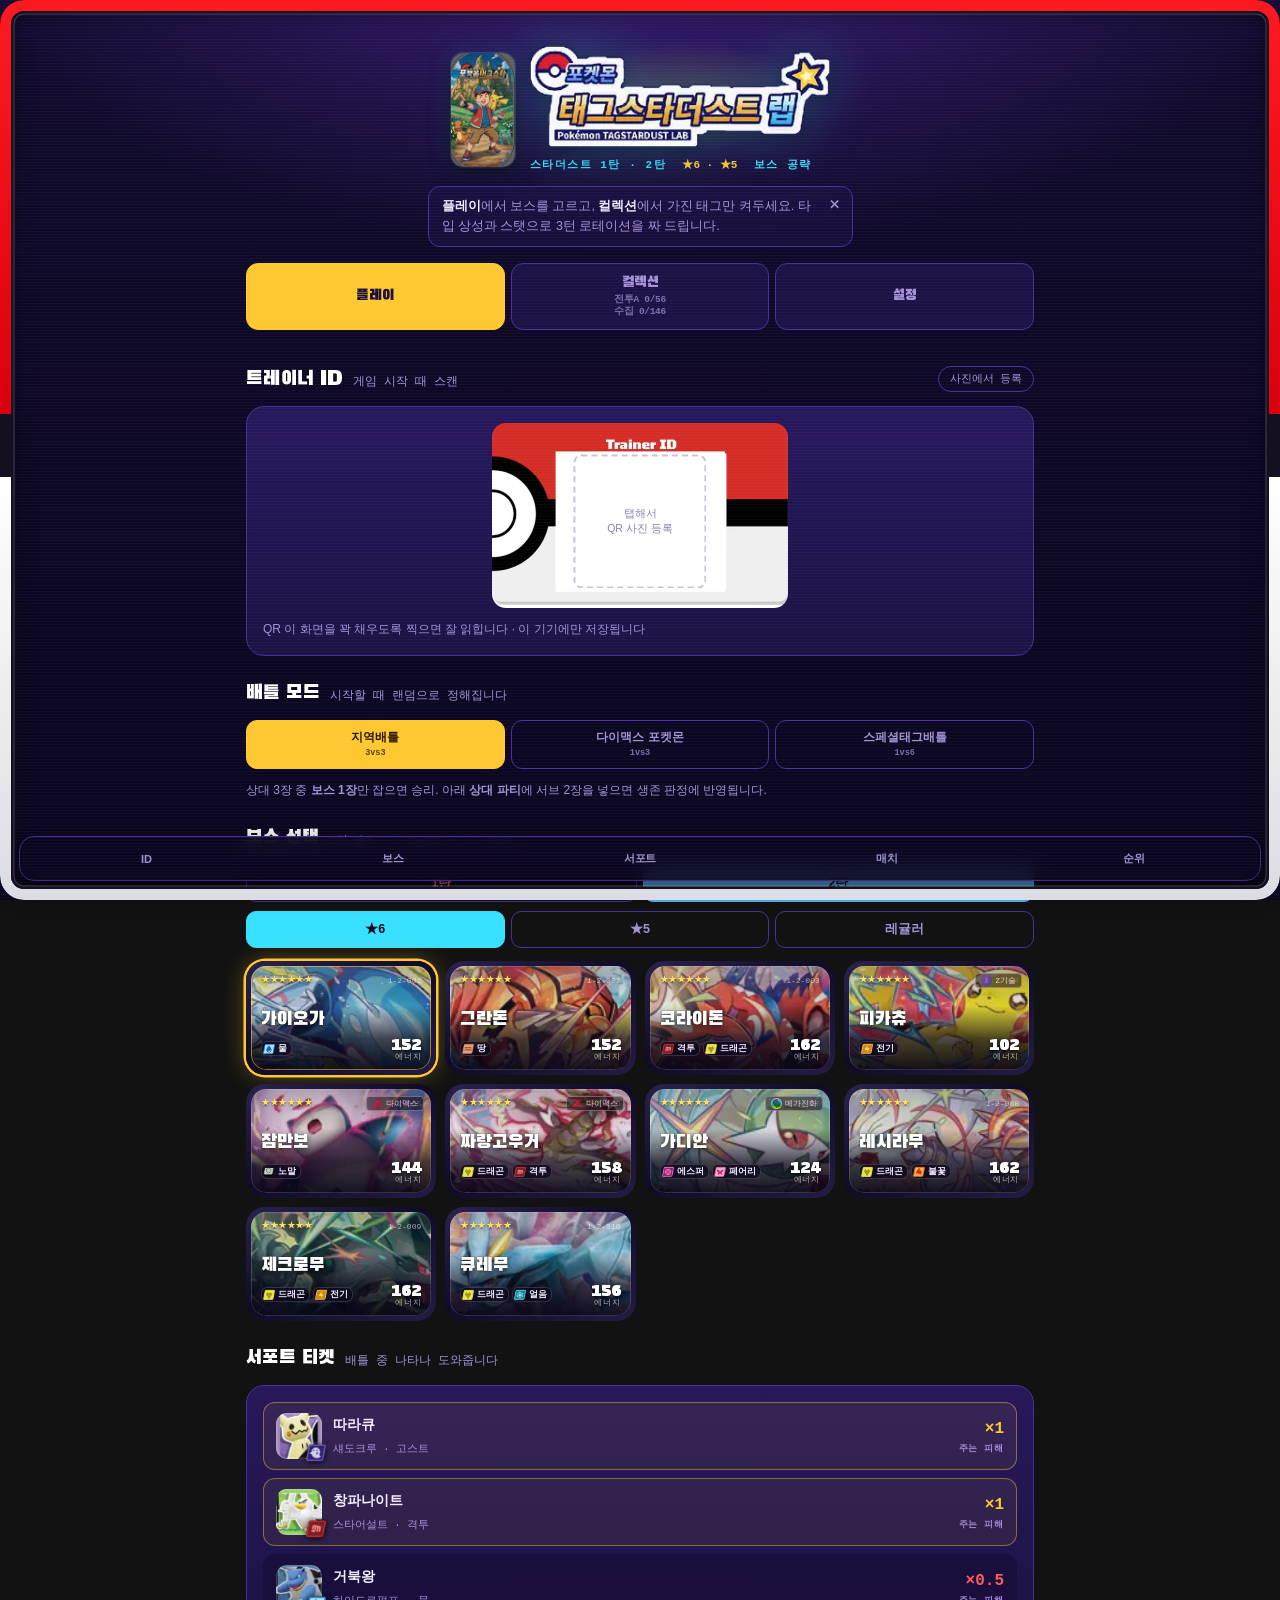
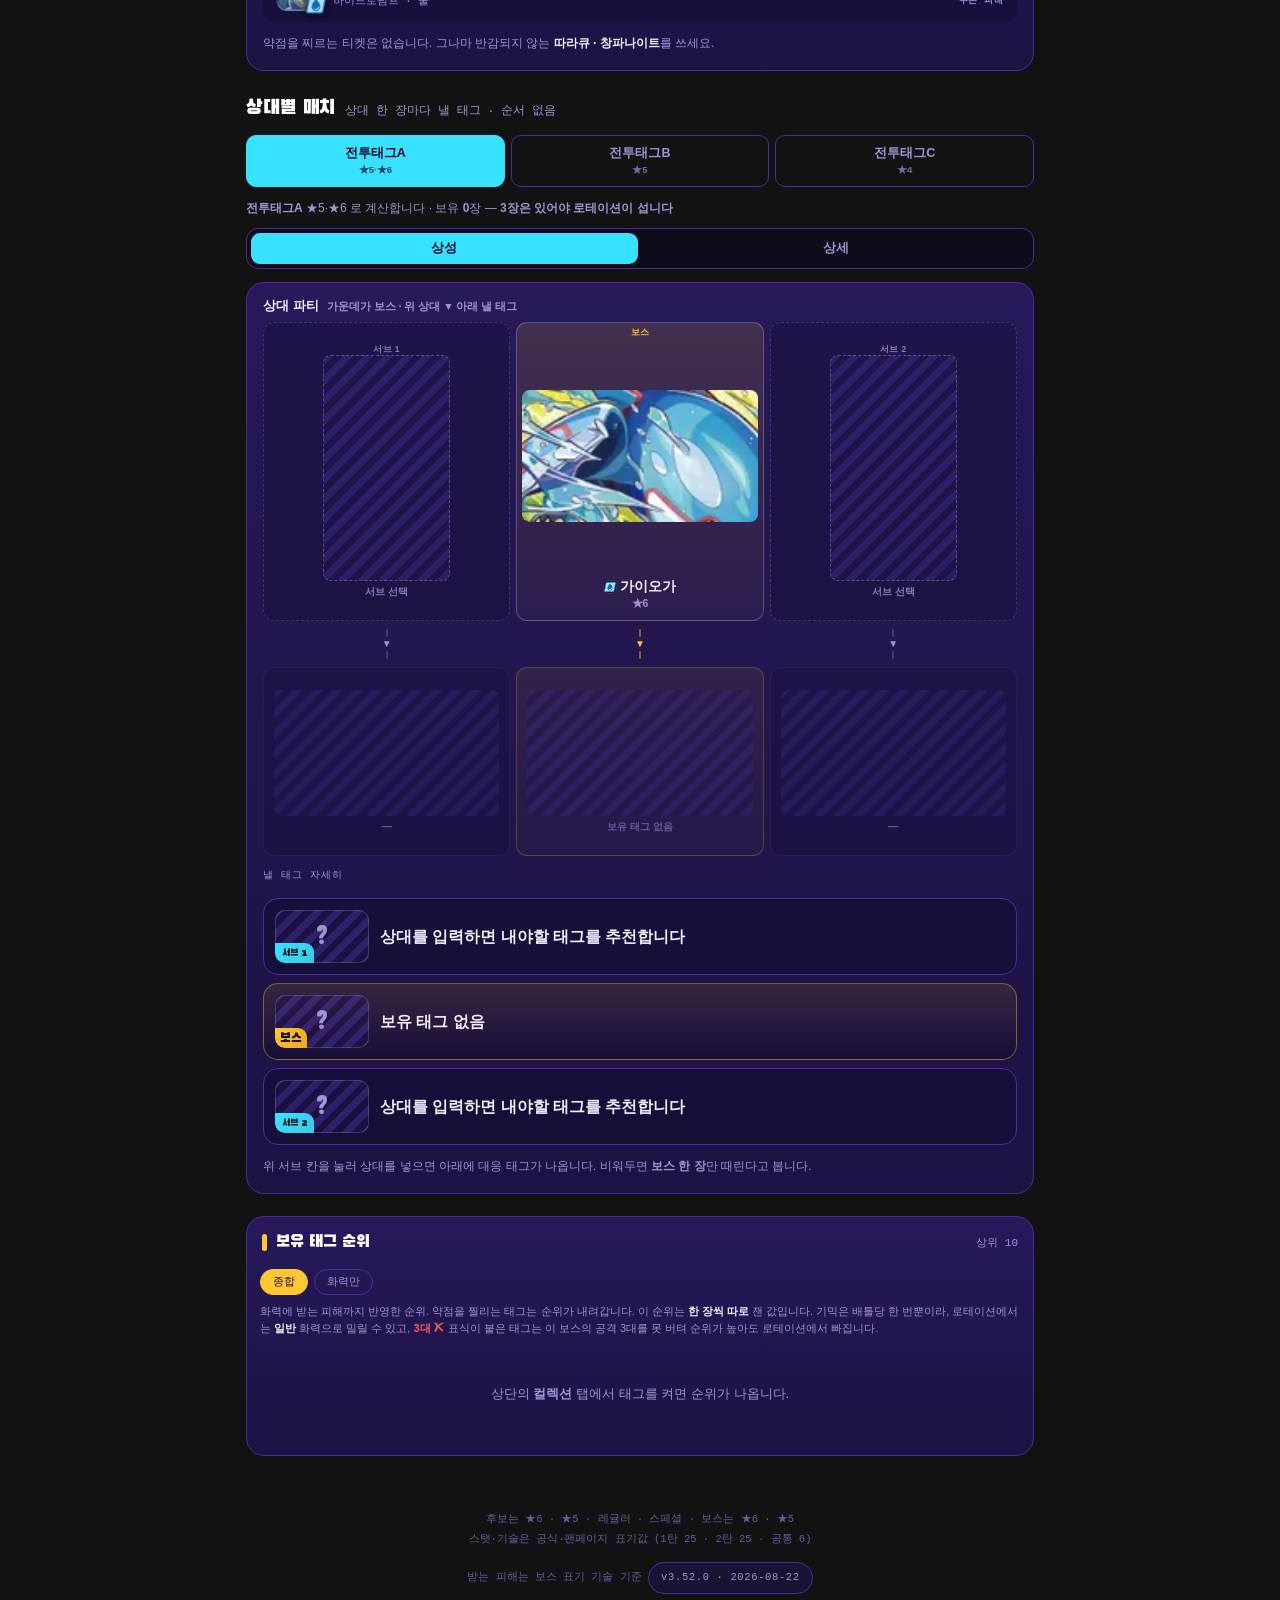
==== docs/index.html @ 57f9a4d1 "feat: 폰트·로고·카드는 파일로, 파비콘·앱아이콘은 빌드가 굽는다 src/ 에서 base64 를 전부 없앴다. 다만 자산마다 답이 다르다 — 크고 안 바뀌는 것(폰트 19.6K" ====
<!DOCTYPE html>
<html lang="ko">
<head>
<meta charset="utf-8">
<meta name="viewport" content="width=device-width, initial-scale=1, viewport-fit=cover">
<title>스타더스트 랩 · 태그스타 보스 공략</title>
<meta name="description" content="포켓몬 태그스타 스타더스트 1탄·2탄 ★6·★5 보스 공략. 보유 태그로 3턴 로테이션과 서포트 티켓을 추천합니다.">
<meta name="theme-color" content="#120B2E">
<meta name="color-scheme" content="dark">
<meta name="version" content="3.52.0">
<meta http-equiv="Cache-Control" content="no-cache, must-revalidate">
<meta http-equiv="Pragma" content="no-cache">
<meta name="apple-mobile-web-app-capable" content="yes">
<meta name="apple-mobile-web-app-status-bar-style" content="black-translucent">
<meta name="apple-mobile-web-app-title" content="스타더스트 랩">
<meta name="format-detection" content="telephone=no">
<meta property="og:type" content="website">
<meta property="og:title" content="스타더스트 랩 · 태그스타 보스 공략">
<meta property="og:description" content="보유 태그로 3턴 로테이션과 서포트 티켓을 추천합니다.">
<meta property="og:locale" content="ko_KR">
<link rel="icon" type="image/png" sizes="32x32" href="[data-uri]">
<script async src="https://pagead2.googlesyndication.com/pagead/js/adsbygoogle.js?client=ca-pub-1384191135178594"
     crossorigin="anonymous"></script>
<link rel="apple-touch-icon" href="[data-uri]">
<link rel="preload" as="font" type="font/woff2" href="asset/blackhansans.woff2?v=3.52.0" crossorigin>
<style>
/* 폰트 내장 — 이 파일에 쓰인 글자만 서브셋 */
@font-face{font-family:'Black Han Sans';font-style:normal;font-weight:400;font-display:swap;src:url(asset/blackhansans.woff2?v=3.52.0) format('woff2')}
</style>
<style>
:root{
  --void:#120B2E; --panel:#1E1349; --rim:#4A2F9C;
  --star:#FFC831; --cyan:#38E1FF; --magenta:#FF3D8B;
  --ink:#F2ECFF; --ink-dim:#A392D6; --ok:#7CFFA8; --bad:#FF5A5A;
  --r6:#FF3D8B; --r5:#C77DFF; --r4:#FFA23A; --r3:#38E1FF; --r2:#FF8FC7; --rR:#8BE04A;
  --set1:#FF5C86; --set2:#5BB8FF;      /* 탄 테마 — 실물 태그 라벨 숫자 색 (1탄 붉은색 · 2탄 푸른색) */
  --display:'Black Han Sans','Apple SD Gothic Neo','Noto Sans KR',sans-serif;
  --body:'Gothic A1','Apple SD Gothic Neo','Noto Sans KR',sans-serif;
  --mono:'IBM Plex Mono',ui-monospace,'SFMono-Regular',Menlo,monospace;
}
*{box-sizing:border-box} html,body{margin:0;padding:0;max-width:100%;overscroll-behavior-x:none;
  overflow-x:clip}
body{padding-top:env(safe-area-inset-top,0px)}   /* 상태바·노치 회피 */

/* ══ 기기 베젤 — 위 빨강 · 가운데 검정 · 아래 흰색 (몬스터볼). 오버레이라 레이아웃 비침습 ══ */
:root{--bz:11px; --bzr:24px}

/* 기본형: 마스크 미지원 브라우저용 단색 테두리 */
.bezel{position:fixed;inset:0;z-index:100;pointer-events:none;
  border:var(--bz) solid #E4000F;border-radius:var(--bzr);
  box-shadow:inset 0 0 0 2.5px #14101F}
.bezel-in{pointer-events:none}      /* @supports 밖에서도 클릭을 막지 않게 */

/* ══ 업데이트 알림 ══ */
.upd{position:fixed;z-index:95;
  left:calc(var(--bz) + 8px);right:calc(var(--bz) + 8px);
  bottom:calc(var(--bz) + env(safe-area-inset-bottom,0px) + 74px);
  display:flex;align-items:center;justify-content:space-between;gap:10px;
  padding:10px 12px;border-radius:13px;font-size:12.5px;
  background:linear-gradient(180deg,#2E1F63,#241850);color:var(--ink);
  border:1px solid var(--cyan);box-shadow:0 8px 26px rgba(0,0,0,.6)}
.upd[hidden]{display:none}
.upd b{color:var(--cyan);font-family:var(--mono);font-size:11.5px}
.upd button{flex:none;padding:7px 14px;border-radius:999px;border:0;cursor:pointer;
  background:var(--cyan);color:#0C0722;font-family:var(--body);font-weight:700;font-size:12px}

/* ══ 하단 섹션 바로가기 ══ */
.dock{position:fixed;z-index:90;
  left:calc(var(--bz) + 8px);right:calc(var(--bz) + 8px);
  bottom:calc(var(--bz) + env(safe-area-inset-bottom,0px) + 8px);
  display:grid;grid-auto-flow:column;grid-auto-columns:1fr;gap:4px;padding:5px;
  border-radius:15px;background:rgba(14,8,34,.92);
  border:1px solid var(--rim);box-shadow:0 8px 26px rgba(0,0,0,.6);
  backdrop-filter:blur(8px)}
.dock[hidden]{display:none}
.dock button{padding:9px 2px;border:0;border-radius:11px;background:transparent;
  color:var(--ink-dim);font-family:var(--body);font-weight:700;font-size:11px;
  letter-spacing:-.02em;white-space:nowrap;cursor:pointer}
@media(max-width:380px){.dock button{font-size:10px}}
.dock button:active{background:rgba(74,47,156,.5);color:var(--ink)}
.dock button[aria-current="true"]{background:var(--cyan);color:#0C0722}
.dock button:focus-visible{outline:2.5px solid var(--star);outline-offset:2px}
body{padding-bottom:calc(var(--bz) + env(safe-area-inset-bottom,0px) + 74px)}

/* 그라데이션 테두리 — 둥근 모서리를 유지하려면 마스크로 가운데를 뚫는다 */
@supports ((-webkit-mask-composite:xor) or (mask-composite:exclude)){
  .bezel{border:0;padding:var(--bz);box-shadow:none;
    background:linear-gradient(180deg,
      #FF1A22 0%, #D9000E 46%,
      #14101F 46%, #14101F 53%,
      #FFFFFF 53%, #DCDCE4 100%);
    -webkit-mask:linear-gradient(#000 0 0) content-box,linear-gradient(#000 0 0);
    -webkit-mask-composite:xor;
    mask:linear-gradient(#000 0 0) content-box,linear-gradient(#000 0 0);
    mask-composite:exclude}
  .bezel-in{position:fixed;inset:var(--bz);z-index:100;pointer-events:none;
    border-radius:calc(var(--bzr) - var(--bz));
    box-shadow:inset 0 0 0 2.5px #14101F,
               inset 0 0 0 3.5px rgba(255,255,255,.22),
               inset 0 0 22px rgba(0,0,0,.5)}
}
@media(max-width:380px){:root{--bz:9px; --bzr:20px}}   /* hidden 은 스크롤 컨테이너를 만들어 position:sticky 를 깨뜨린다 */
@supports not (overflow-x:clip){ body{overflow-x:hidden} }
body{padding-bottom:0}
body{background:radial-gradient(1100px 520px at 50% -8%,#3A1F7A 0%,transparent 62%),linear-gradient(#120B2E,#0C0722 70%);
  background-attachment:fixed;color:var(--ink);font-family:var(--body);font-weight:500;
  -webkit-font-smoothing:antialiased;line-height:1.5;padding-bottom:64px}
.wrap{max-width:820px;margin:0 auto;
  padding:0 max(16px,calc(env(safe-area-inset-left) + 6px))
           calc(env(safe-area-inset-bottom) + 18px)
           max(16px,calc(env(safe-area-inset-right) + 6px))}
body::before{content:'';position:fixed;inset:0;pointer-events:none;z-index:99;
  background:repeating-linear-gradient(180deg,rgba(255,255,255,.028) 0 1px,transparent 1px 3px);mix-blend-mode:screen}

header{padding:26px 0 6px;text-align:center}
.hero{display:flex;align-items:center;justify-content:center;gap:15px;padding:20px 0 0;max-width:100%}
.tcard{flex:none;width:64px;display:block;border-radius:13px;overflow:hidden;
  box-shadow:0 8px 20px rgba(0,0,0,.55),0 0 0 1px rgba(255,255,255,.15),0 0 26px rgba(56,225,255,.16)}
.tcard img{display:block;width:100%;height:auto}
.hero-txt{min-width:0;flex:0 1 auto;text-align:left}
.hero-txt .eyebrow{text-align:left}
@media(max-width:390px){.hero{gap:11px}.tcard{width:54px}}
.brand{position:relative;display:flex;justify-content:center;margin-bottom:10px}
.brand img{width:min(300px,calc(100vw - 136px));height:auto;display:block;
  filter:drop-shadow(0 0 26px rgba(56,225,255,.30)) drop-shadow(0 3px 8px rgba(0,0,0,.5))}
.brand::before{content:'';position:absolute;top:50%;left:50%;translate:-50% -50%;
  width:min(380px,calc(100vw - 110px));aspect-ratio:2.4/1;pointer-events:none;z-index:-1;
  background:radial-gradient(closest-side,rgba(255,200,49,.20),transparent 70%)}
.eyebrow{font-family:var(--mono);font-size:11px;font-weight:600;letter-spacing:.14em;
  color:var(--cyan);margin:6px 0 0}
.eyebrow .s{color:var(--star);letter-spacing:0}
h1{font-family:var(--display);font-weight:400;margin:0;font-size:clamp(28px,8vw,44px);line-height:.94;
  color:#fff;text-shadow:0 0 26px rgba(56,225,255,.42),0 3px 0 var(--rim)}
h1 em{font-style:normal;color:var(--star)}
.sub{position:relative;display:flex;align-items:flex-start;gap:6px;
  color:var(--ink-dim);font-size:12.5px;margin:12px auto 0;max-width:34em;
  padding:9px 34px 9px 13px;border-radius:12px;text-align:left;
  background:rgba(30,19,73,.55);border:1px solid var(--rim)}
.sub p{margin:0;line-height:1.65}
.sub b{color:var(--ink);font-weight:700}
.sub button{position:absolute;top:6px;right:6px;width:24px;height:24px;border-radius:7px;
  border:1px solid transparent;background:transparent;color:var(--ink-dim);
  font-size:12px;line-height:1;cursor:pointer}
.sub button:hover{color:var(--ink);border-color:var(--rim);background:rgba(18,11,46,.6)}
.sub button:focus-visible{outline:2.5px solid var(--cyan);outline-offset:1px}
.sub[hidden]{display:none}
#brand{cursor:pointer}
#brand:focus-visible{outline:2.5px solid var(--cyan);outline-offset:4px;border-radius:12px}

section{margin-top:22px}
section:first-child{margin-top:0}
.sec-head{display:flex;align-items:baseline;gap:10px;margin-bottom:12px;flex-wrap:wrap}
.sec-head h2{font-family:var(--display);font-weight:400;font-size:20px;margin:0;color:#fff}
.sec-head .hint{font-size:11.5px;color:var(--ink-dim);font-family:var(--mono)}
.sec-head .mini{margin-left:auto;align-self:center}
.card{background:linear-gradient(180deg,rgba(42,26,99,.9),rgba(30,19,73,.9));
  border:1px solid var(--rim);border-radius:18px;padding:16px}

/* set switch */
.setsw{display:flex;gap:6px;margin-bottom:9px}
.setsw + .setsw{margin-bottom:13px}
.setsw button{flex:1;padding:9px 8px;border-radius:10px;border:1px solid var(--rim);background:transparent;
  color:var(--ink-dim);font-family:var(--body);font-weight:700;font-size:12.5px;cursor:pointer;transition:.14s}
.setsw button[aria-pressed="true"]{background:var(--cyan);color:#0C0722;border-color:var(--cyan)}
/* 탄 선택 버튼 — 1탄 붉은색 · 2탄 푸른색 (실물 라벨과 맞춤) */
.setsw button.s1{color:var(--set1)}
.setsw button.s2{color:var(--set2)}
.setsw button.s1[aria-pressed="true"]{background:var(--set1);border-color:var(--set1);color:#0C0722}
.setsw button.s2[aria-pressed="true"]{background:var(--set2);border-color:var(--set2);color:#0C0722}
.setsw button:focus-visible{outline:2.5px solid var(--star);outline-offset:2px}

/* 배틀 모드 선택 */
.modesw{display:flex;gap:6px;margin-bottom:10px}
.modesw button{flex:1;padding:9px 4px;border-radius:11px;border:1px solid var(--rim);
  background:transparent;color:var(--ink-dim);font-family:var(--body);font-weight:700;
  font-size:11.5px;line-height:1.3;cursor:pointer;transition:.14s;
  display:flex;flex-direction:column;align-items:center;gap:3px}
.modesw button i{font-family:var(--mono);font-style:normal;font-size:8.5px;opacity:.75}
.modesw button[aria-pressed="true"]{background:var(--star);color:#231400;border-color:var(--star)}
.modesw button:focus-visible{outline:2.5px solid var(--cyan);outline-offset:2px}

/* 상단 뷰 전환 */
.viewsw{display:flex;gap:6px;padding:10px 0 12px;margin-bottom:4px}
.viewsw button{flex:1;padding:11px 6px;border-radius:12px;border:1px solid var(--rim);
  background:rgba(30,19,73,.92);color:var(--ink-dim);font-family:var(--display);font-weight:400;
  font-size:15px;cursor:pointer;transition:.14s;display:flex;flex-direction:column;
  align-items:center;justify-content:center;gap:2px;line-height:1.1}
.viewsw button[aria-pressed="true"]{background:var(--star);color:#1A0F3D;border-color:var(--star)}
.viewsw button:focus-visible{outline:2.5px solid var(--cyan);outline-offset:2px}
.viewsw .ct{display:flex;flex-direction:column;align-items:center;gap:1px;white-space:nowrap;
  font-family:var(--mono);font-size:9.5px;font-weight:600;opacity:.72;letter-spacing:-.03em;line-height:1.25}
.viewsw .ct span{white-space:nowrap}
[hidden]{display:none!important}

.t{display:inline-flex;align-items:center;gap:3px;font-family:var(--mono);font-size:10px;font-weight:600;
  padding:2px 7px 2px 3px;border-radius:6px;white-space:nowrap;color:#F2ECFF;
  background:rgba(10,6,28,.72);box-shadow:inset 0 0 0 1px rgba(255,255,255,.16)}
.t .ti{width:14px;height:14px;display:block;flex:none;background:var(--ic) center/contain no-repeat}
.seg{display:flex;gap:5px;padding:4px;border-radius:12px;background:rgba(12,7,34,.55);
  border:1px solid var(--rim);margin:9px 0 13px}
.seg button{flex:1;padding:7px 6px;border-radius:9px;border:0;background:transparent;
  color:var(--ink-dim);font-family:var(--body);font-weight:700;font-size:12.5px;cursor:pointer;transition:.14s}
.seg button[aria-pressed="true"]{background:var(--cyan);color:#0C0722}
.seg button:focus-visible{outline:2.5px solid var(--star);outline-offset:2px}

/* 표시 단계 */
[data-d="0"] .stats,[data-d="0"] .verdict,[data-d="0"] .matrix,
[data-d="0"] .slot-body,[data-d="0"] .binner{display:none}
[data-d="1"] .stats,[data-d="1"] .verdict{display:none}
[data-d="1"] .mult.t2{display:none}
/* 매칭 그리드도 «태그 | 상성 | 상세» 를 따른다. 기존 [data-d] 규칙과 같은 자리에 둔다.
   태그=이름과 판정만 · 상성=기술·배율까지 · 상세=선공/피격 수치까지 */
/* 매칭 그리드에는 «태그» 단계가 없다 (v1.75.0) — 이름만 보는 화면은 매치업에서 쓸모가 없다.
   그래서 0·1 을 같게 본다. 다른 모드에서 0 인 채로 넘어와도 «상성» 처럼 보인다. */
[data-d="0"] .fl-s,[data-d="1"] .fl-s{display:none}

.boss-grid{display:grid;grid-template-columns:repeat(auto-fill,minmax(168px,1fr));gap:9px}

/* 상대 파티 3슬롯 — 가운데가 «대상»이라 더 크게 둔다 (잭 지정) */
/* 상대 3칸(위) ↕ 로테이션 3칸(아래) — 한 그리드에 6칸을 넣어 세로 정렬을 보장한다.
   두 개의 그리드로 나누면 칸 높이가 달라져 위아래가 어긋난다. */
.fl-grid{display:grid;grid-template-columns:repeat(3,1fr);gap:6px;align-items:stretch}
.fl-cell{position:relative;display:flex;flex-direction:column;gap:2px;min-width:0;
  padding:5px 5px 7px;border-radius:11px;background:rgba(0,0,0,.22);
  border:1px solid rgba(255,255,255,.09);text-align:center;align-items:center;justify-content:flex-start}
/* 태그 아트 — **어떤 성급이든 같은 높이의 정사각 틀** 안에 넣는다 (v1.85.0 · 잭 지정).
   ★5·★6 은 가로 192:108, ★4 이하는 세로 108:192 라 예전처럼 틀 없이 두면
   **한 줄 안에서 이름·배지 높이가 제각각이 됐다.** 틀을 고정하면 세 칸이 줄을 맞춘다.
   틀만 정사각이고 그림 비율은 그대로다 — 잘라내지 않는다. */
.fl-art{display:flex;align-items:center;justify-content:center;
  width:100%;aspect-ratio:192/108;margin-bottom:3px}
/* 세로짜리가 낀 줄만 정사각으로 키운다 — 안 그러면 가로만 있는 줄이 텅 빈다 */
.fl-cell.pf .fl-art{aspect-ratio:1/1}
.fl-art i{display:block;width:100%;aspect-ratio:192/108;border-radius:8px;background:#000;
  background-size:cover;background-position:center}
/* ★4 이하는 세로 카드. 틀 높이를 다 쓰고 폭이 따라 줄어든다 (약 56%) */
.fl-art.p i{width:auto;height:100%;aspect-ratio:108/192}
.fl-cell.foe{cursor:pointer;border-style:dashed;border-color:rgba(255,255,255,.18)}
.fl-cell.foe.set{border-style:solid;border-color:rgba(255,255,255,.22)}
/* 빈 서브 칸 — «＋» 기호를 없애고 **빈 박스 자체가 누를 자리**다 (v1.81.0 · 잭 지정).
   기호가 있으면 그 글자만 눌러야 하는 것처럼 보인다. 상자를 카드 비율(108:192)로 세워
   손가락이 닿을 넓이를 준다. v1.80.0 까지는 «아트가 없으면 비율을 바꾸지 않는다»
   («빈 칸이 커진다»는 이유)였는데 **잭 지시로 뒤집었다 — 되돌리지 말 것.** */
.fl-art.ph i{border:1px dashed rgba(255,255,255,.3);
  background:repeating-linear-gradient(135deg,rgba(74,47,156,.45) 0 7px,rgba(30,19,73,.45) 7px 14px)}
.fl-cell.foe.empty{opacity:.8}
.fl-cell.foe.empty:active .fl-art.ph i{border-color:rgba(255,255,255,.6);
  background:rgba(255,255,255,.07)}
.fl-cell.mid{border-color:rgba(255,196,0,.45);
  background:linear-gradient(180deg,rgba(255,196,0,.13),rgba(255,196,0,.04))}
.fl-cell.foe.mid{cursor:default}
.fl-cell.empty{opacity:.55}
/* 칸 머리말 — 이제 **위 줄에만** 있다 («서브 1» · «보스» · «서브 2»).
   이름보다 확실히 작아야 이름이 먼저 읽힌다. 8.5px(~v1.84.0) → 7.5px(v1.85.0)
   → **6.5px(v1.87.0 · 잭 지정)**. 아래 줄 «낼 태그» 머리말은 v1.87.0 에서 없앴다. */
.fl-role{font-weight:800;font-size:8.5px;line-height:1;letter-spacing:.04em;color:var(--ink-dim);
  min-height:7px;display:block}
.fl-cell.mid .fl-role{color:var(--star)}
.fl-n{font-weight:800;font-size:12.5px;line-height:1.2;color:var(--ink);word-break:keep-all}
.fl-cell.mid.foe .fl-n{font-size:13.5px}
.fl-r{font-weight:700;font-size:10px;line-height:1.2;color:var(--ink-dim);word-break:keep-all}
.fl-x{position:absolute;top:2px;right:5px;font-size:12px;color:var(--ink-dim);line-height:1}
/* 기술명 줄 — 아래 «.fl-tp 뒤» 블록에 있다. 여기 두면 .fl-tp 가 flex-wrap 을 덮는다 */
/* 칸이 좁아 타입 배지를 줄인다. 이름표는 빼고 아이콘만 남긴다 */
.fl-tp{display:flex;flex-wrap:wrap;align-items:center;justify-content:center;gap:3px}
.fl-tp .t{gap:0;padding:1px;border-radius:5px;font-size:0}
.fl-tp .t>span{display:none}
.fl-tp .t .ti{width:12px;height:12px}
/* ⚠⚠ **`font:` 단축 속성에 `inherit` 을 쓰지 말 것.** 글꼴 이름 자리에는 CSS 전역 키워드를
   못 넣어서 **선언 통째가 무효가 된다** — 크기가 조용히 기본값(16px)으로 뜬다.
   v1.91.0 전까지 이 파일에 11군데 있었고, 그동안 `.fl-*` 글자 크기 지정이 **전부 안 먹었다.**
   잭이 «폰트를 줄여라» 라고 세 번 말했는데 화면이 안 바뀐 것도 이 때문이다.
   크기·굵기·행간은 **longhand 세 개**로 쓴다. 글꼴은 어차피 상속된다. */

/* ⚠ 여기부터는 **`.fl-tp` 보다 뒤**여야 한다. 같은 특이도라 순서가 이긴다 —
   v1.89.0 에서 `.fl-m{flex-wrap:nowrap}` 을 앞에 뒀다가 `.fl-tp{flex-wrap:wrap}` 에
   덮여 기술명이 그대로 접혔다. **위로 옮기지 말 것.** */

/* 타입 아이콘은 **태그 이름 옆**에 붙인다 (v1.90.0 · 잭 지정). 기술명 줄에 두면
   좁은 칸에서 아이콘만 남고 이름이 아래로 밀려 줄이 하나 더 생겼다. */
.fl-n.wt{display:flex;flex-wrap:nowrap;align-items:center;justify-content:center;
  gap:3px;min-width:0;max-width:100%}
.fl-n.wt .nm{min-width:0;overflow:hidden;text-overflow:ellipsis;white-space:nowrap}
.fl-n.wt .t{flex:none}

/* 기술명 줄 — 접지 않고 **이름만** 줄여 «…» 로 자른다. 배율(«공×2»)은 판단에 쓰는 값이라
   `flex:none` 으로 절대 안 잘리게 한다 — 이름이 잘리는 편이 낫다. */
.fl-m{display:flex;flex-wrap:nowrap;align-items:center;justify-content:center;
  max-width:100%;font-weight:600;font-size:9.5px;line-height:1.25;color:var(--ink-dim);letter-spacing:-.01em}
.fl-m .mv{min-width:0;overflow:hidden;text-overflow:ellipsis;white-space:nowrap}
/* 상성 배율 — «×2» 만 쓰면 «기술을 두 번 쓴다» 로 읽힌다 (v1.92.0 · 잭 지적).
   **이름 뒤에 맨 «×N» 을 붙이지 말 것.** */
.fl-m .mx{flex:none;margin-left:3px;padding:0 3px;border-radius:4px;
  background:rgba(255,255,255,.08);font-weight:800}
.fl-m .mx.good{color:var(--ok);background:rgba(56,214,140,.16)}
.fl-m .mx.bad{color:var(--bad);background:rgba(255,90,90,.14)}
/* 기믹은 **카드가 가진 것**이라 이름 옆에 붙는다. 흐리면 «보유», 밝으면 «이 매치에서 쓴다».
   **«쓸 때만 보이게» 로 되돌리지 말 것** (v1.96.0 · 잭 지적). */
.fl-n .fl-gi{width:11px;height:11px;flex:none;margin-left:3px;opacity:.32}
.fl-n .fl-gi.use{opacity:1;filter:drop-shadow(0 0 3px var(--star))}
/* 상대마다 낼 태그의 **자세한 수치**. 위의 3칸 그룹은 그대로 두고 그 아래에 덧붙인다
   (v1.98.0 · 잭 지정 — v1.97.0 처럼 3칸을 없애지 말 것). */
.mplans{display:flex;flex-direction:column;gap:8px;margin-top:12px}
.mplans-l{display:block;margin-bottom:7px;font-family:var(--mono);font-size:10px;
  letter-spacing:.1em;color:var(--ink-dim)}
.mslot.mid{border-color:rgba(255,196,0,.45);
  background:linear-gradient(180deg,rgba(255,196,0,.10),rgba(18,11,46,.55))}
.mslot .vsline{display:flex;align-items:center;gap:4px;margin-top:3px;
  font-weight:600;font-size:10px;line-height:1.3;color:var(--ink-dim)}
.mslot .vsline b{font-weight:800;color:var(--ink)}
.mslot .vsline .t{gap:0;padding:0;font-size:0}
.mslot .vsline .t>span{display:none}
.mslot .vsline .t .ti{width:11px;height:11px}
/* 가졌지만 이 매치에서 안 쓰는 기믹 — 배지 대신 흐린 아이콘만 */
.mslot .mgi{width:12px;height:12px;display:inline-block;vertical-align:-2px;
  margin-left:4px;opacity:.34}
.mslot .fl-b{display:inline-block;margin-left:5px;vertical-align:1px}


/* 칸 안의 잔글씨는 **모두 한 줄을 지킨다** (`.one`). 좁은 칸에서 접히면 줄 높이를
   하나씩 더 먹어 세 칸의 높이가 제각각이 된다.
   - v1.88.0: 상대 칸 «HP 168·속도 62» 를 먼저 잡았다
   - v1.89.0: **아래 줄 «선공 +88·피격 5%» 도 접혀서 같이 묶었다** (잭 지적).
     v1.88.0 문서에 «아래 줄은 접혀도 된다» 고 적었던 것은 **틀렸다 — 되살리지 말 것.**
   구분자 앞뒤 공백을 빼고 8px · nowrap. 그래도 넘치면 «…» 로 자른다. */
.fl-s{font-weight:700;font-size:9.5px;line-height:1.2;color:var(--ink-dim)}
/* ★N 줄 — 여태 font 지정이 아예 없어 본문 기본값(16px)으로 크게 떴다 (v1.91.0 에서 발견) */
.fl-meta{font-weight:700;font-size:10.5px;line-height:1.2;color:var(--ink-dim)}
.fl-s.one{font-size:9.5px;letter-spacing:-.02em;white-space:nowrap;
  max-width:100%;overflow:hidden;text-overflow:ellipsis}
/* 판정 배지는 **칸 바닥에 붙인다**. 기술명이 한 줄인 칸과 두 줄인 칸이 섞여도
   «무피해 / 최대 화력 / 버티기» 가 같은 높이에 온다 (v1.85.0 · 잭 지정) */
.fl-b{font-weight:800;font-size:9.5px;line-height:1;padding:2.5px 5px;border-radius:6px;margin-top:auto}
.fl-b.ok{background:rgba(56,214,140,.18);color:var(--ok)}
.fl-b.warn{background:rgba(255,196,0,.18);color:var(--star)}
.fl-b.bad{background:rgba(255,90,90,.16);color:#ff8d8d}
.fl-b.boss{background:rgba(255,255,255,.10);color:var(--ink-dim)}
/* 위칸과 아래칸을 열마다 잇는다 — 전폭 구분선은 어느 칸끼리 짝인지 안 보여 줬다 */
.fl-link{display:flex;flex-direction:column;align-items:center;gap:2px;padding:2px 0;
  font-weight:800;font-size:10px;line-height:1;color:var(--ink-dim)}
.fl-link::before,.fl-link::after{content:'';width:2px;flex:1;min-height:8px;border-radius:1px;
  background:rgba(255,255,255,.16)}
.fl-link.mid{color:var(--star)}
.fl-link.mid::before,.fl-link.mid::after{background:rgba(255,196,0,.45)}
.fl-h{display:flex;align-items:baseline;gap:8px;margin:0 0 10px;font-weight:800;font-size:13px;line-height:1;color:var(--ink)}
.fl-h span{font-weight:600;font-size:10.5px;line-height:1;color:var(--ink-dim)}
.foepick{margin-top:11px;padding-top:11px;border-top:1px solid rgba(255,255,255,.09)}
.foegrid{display:grid;grid-template-columns:repeat(auto-fill,minmax(104px,1fr));gap:6px;
  max-height:238px;overflow-y:auto;margin-top:8px}
.foegrid button{padding:7px 5px;border-radius:10px;border:1px solid rgba(255,255,255,.14);
  background:rgba(255,255,255,.05);color:var(--ink);font-weight:700;font-size:11.5px;line-height:1.3;cursor:pointer}
.foegrid button:hover{background:rgba(255,255,255,.11)}
/* 검색 결과는 성급·탄이 섞여 나오므로 이름 아래에 작게 적는다 */
.foegrid button small{display:block;margin-top:2px;font-size:9px;font-weight:700;
  opacity:.68;letter-spacing:-.02em}
/* 전투 태그 분류 단추 — 이름 아래에 받는 성급을 적어 둔다 (v3.1.0) */
#tagClassSw button small,#matchClassSw button small{display:block;margin-top:2px;
  font-size:9.5px;font-weight:700;opacity:.7}
/* 목록에서 «이 칸에 지금 들어 있는 태그» — 진하게 채워 구분한다 (v1.84.0 · 잭 지정).
   종전에는 아무 표시가 없어 무엇을 골랐는지 목록만 봐서는 알 수 없었다. */
.foegrid button.on{background:var(--cyan);border-color:var(--cyan);color:#08111A;
  font-weight:800;box-shadow:0 0 0 2px rgba(56,225,255,.28)}
.foegrid button.on:hover{background:var(--cyan)}
.foegrid button.on::after{content:'●';margin-left:5px;font-size:9px;vertical-align:1.5px}
/* 다른 칸에 든 태그 — 테두리만. 같은 세기로 칠하면 어느 쪽이 이 칸 것인지 알 수 없다 */
.foegrid button.used{border-color:rgba(56,225,255,.55);color:var(--cyan);
  background:rgba(56,225,255,.08)}
.foegrid button:active{transform:scale(.97)}

/* ★6 실물 태그 — 클리어 블랙 글리터 테두리 */
.btag{position:relative;display:block;width:100%;padding:5px;border:0;cursor:pointer;
  border-radius:19px;text-align:left;overflow:hidden;transition:transform .14s ease,box-shadow .14s ease;
  background:
    radial-gradient(1.4px 1.4px at 18% 26%,rgba(255,255,255,.9),transparent),
    radial-gradient(1.2px 1.2px at 72% 14%,rgba(255,214,120,.85),transparent),
    radial-gradient(1.3px 1.3px at 44% 78%,rgba(160,220,255,.8),transparent),
    radial-gradient(1.1px 1.1px at 88% 62%,rgba(255,255,255,.75),transparent),
    radial-gradient(1.2px 1.2px at 10% 68%,rgba(255,160,220,.7),transparent),
    linear-gradient(150deg,#2A2350,#100B26 46%,#241C46)}
.btag:hover{transform:translateY(-2px)}
.btag:focus-visible{outline:2.5px solid var(--cyan);outline-offset:2px}
.btag .face{position:relative;border-radius:15px;padding:8px 10px 9px;overflow:hidden;min-height:104px;display:flex;flex-direction:column;
  box-shadow:inset 0 0 0 1px rgba(255,255,255,.14)}
.btag .face::after{content:'';position:absolute;inset:0;pointer-events:none;
  background:linear-gradient(160deg,rgba(255,255,255,.22),transparent 46%)}
.btag .row1{display:flex;align-items:center;justify-content:space-between;gap:6px}
.btag .stars{font-size:8.5px;color:#FFD84A;letter-spacing:-.5px;text-shadow:0 1px 2px rgba(0,0,0,.7)}
.btag .code{font-family:var(--mono);font-size:8px;color:rgba(255,255,255,.62)}
.btag .nm{font-family:var(--display);font-weight:400;font-size:19px;line-height:1.1;color:#fff;
  margin:auto 0 6px;text-shadow:0 2px 5px rgba(0,0,0,.6),0 0 1px rgba(0,0,0,.9);
  white-space:nowrap;overflow:hidden;text-overflow:ellipsis}
.btag .row2{display:flex;align-items:center;justify-content:space-between;gap:6px}
.btag .tps{display:flex;gap:3px;min-width:0}
.btag .tps .t{font-size:8.5px;padding:1.5px 5px 1.5px 2px}
.btag .tps .ti{width:12px;height:12px}
.btag .en{font-family:var(--display);font-size:17px;line-height:1;color:#fff;flex:none;
  text-shadow:0 1px 3px rgba(0,0,0,.8)}
.btag .en i{font-family:var(--mono);font-style:normal;font-size:7.5px;
  color:rgba(255,255,255,.7);display:block;letter-spacing:.1em;text-align:right}
.btag .gim{position:absolute;top:7px;right:7px;font-family:var(--mono);font-size:7.5px;
  padding:1px 5px;border-radius:4px;background:rgba(0,0,0,.5);color:#FFB4E6;
  border:1px solid rgba(255,180,230,.4)}
.btag[aria-pressed="true"]{box-shadow:0 0 0 2.5px var(--star),0 0 24px rgba(255,200,49,.35)}
.btag[aria-pressed="true"] .face{box-shadow:inset 0 0 0 1px rgba(255,200,49,.55)}

/* boss readout — 태그 아트 히어로 */
.readout{padding:0 !important;overflow:hidden}
.bhero{position:relative;min-height:172px;display:flex;flex-direction:column;justify-content:flex-end;
  padding:12px 16px 14px;background-size:cover;background-position:center}
.bhero .meta{position:absolute;top:11px;left:16px;right:16px;display:flex;
  align-items:center;justify-content:space-between;gap:8px}
.bhero .st6{font-size:11px;color:#FFD84A;letter-spacing:-.5px;text-shadow:0 1px 3px rgba(0,0,0,.9)}
.bhero .cd{font-family:var(--mono);font-size:10px;color:rgba(255,255,255,.8);
  text-shadow:0 1px 3px rgba(0,0,0,.9)}
.bhero .line{display:flex;align-items:flex-end;justify-content:space-between;gap:12px}
.bhero h3{font-family:var(--display);font-weight:400;margin:0;line-height:.98;
  font-size:clamp(30px,9vw,44px);color:#fff;
  text-shadow:0 3px 12px rgba(0,0,0,.85),0 0 2px rgba(0,0,0,.9)}
.bhero .en{text-align:right;flex:none}
.bhero .en b{font-family:var(--display);font-weight:400;font-size:36px;line-height:1;color:var(--star);
  display:block;text-shadow:0 3px 10px rgba(0,0,0,.8)}
.bhero .en i{font-family:var(--mono);font-style:normal;font-size:9px;letter-spacing:.16em;
  color:rgba(255,255,255,.75)}
.bhero .tps{display:flex;gap:5px;flex-wrap:wrap;align-items:center;margin-top:9px}
.binner{padding:15px 16px 16px}
.binner .stats{margin-top:0}
.boss-top{display:flex;align-items:flex-start;justify-content:space-between;gap:14px;flex-wrap:wrap}
.boss-name{font-family:var(--display);font-weight:400;font-size:clamp(28px,8vw,42px);margin:0;line-height:1;
  color:#fff;text-shadow:0 0 22px rgba(255,61,139,.4)}
.boss-code{font-family:var(--mono);font-size:10.5px;color:var(--ink-dim);letter-spacing:.1em;margin-top:6px}
.energy{text-align:right;flex:none}
.energy .v{font-family:var(--display);font-size:34px;line-height:1;color:var(--star)}
.energy .l{font-family:var(--mono);font-size:9px;color:var(--ink-dim);letter-spacing:.16em}
.boss-types{display:flex;gap:6px;margin-top:11px;flex-wrap:wrap;align-items:center}

.stats{display:grid;grid-template-columns:1fr 1fr;gap:6px 12px;margin-top:16px}
.st{display:grid;grid-template-columns:44px 1fr 40px;align-items:center;gap:8px}
.st .k{font-family:var(--mono);font-size:9.5px;color:var(--ink-dim)}
.st .bar{height:7px;border-radius:4px;background:rgba(255,255,255,.09);overflow:hidden}
.st .bar i{display:block;height:100%;border-radius:4px}
.st .v{font-family:var(--mono);font-size:12px;font-weight:600;text-align:right}
.st.hl .v{color:var(--star)}

.verdict{display:flex;gap:8px;flex-wrap:wrap;margin-top:16px}
.vd{display:flex;flex-direction:column;gap:3px;padding:9px 12px;border-radius:11px;
  background:rgba(18,11,46,.6);border:1px solid var(--rim);flex:1;min-width:152px}
.vd .k{font-family:var(--mono);font-size:9.5px;color:var(--ink-dim);letter-spacing:.08em}
.vd .v{font-size:13.5px;font-weight:700}

.matrix{display:grid;gap:9px;margin-top:16px;padding-top:15px;border-top:1px solid var(--rim)}
/* 라벨 칸과 칩 칸을 그리드로 나눈다. 한 줄 flex 로 두면 칩이 줄바꿈될 때
   두 번째 줄이 라벨 자리까지 파고들어 어긋난다 (약점 5개일 때 발생). */
.row{display:grid;grid-template-columns:76px 1fr;gap:7px;align-items:start}
.row .lab{font-family:var(--mono);font-size:11px;font-weight:600;padding-top:3px}
.row .rv{display:flex;flex-wrap:wrap;gap:6px;min-width:0}
@media(max-width:360px){.row{grid-template-columns:64px 1fr;gap:5px}
  .row .lab{font-size:10.5px}}
.lab.x4{color:#FF5A5A}.lab.x2{color:#FFA23A}.lab.res{color:var(--cyan)}.lab.nil{color:var(--ink-dim)}
.row .none{font-size:12px;color:var(--ink-dim);padding-top:2px}

.tabs{display:flex;gap:6px;margin-bottom:12px}
.tab{flex:1;padding:9px 8px;border-radius:10px;border:1px solid var(--rim);background:transparent;
  color:var(--ink-dim);font-family:var(--body);font-weight:700;font-size:12.5px;cursor:pointer;transition:.14s}
.tab[aria-selected="true"]{background:var(--star);color:#1A0F3D;border-color:var(--star)}
.tab:focus-visible{outline:2.5px solid var(--cyan);outline-offset:2px}
.rot{display:grid;gap:9px}
.slot{padding:11px;border-radius:15px;background:rgba(18,11,46,.55);border:1px solid var(--rim)}
.lane{margin-bottom:14px;padding:11px 12px 13px;border-radius:17px;
  background:linear-gradient(180deg,#0A0618,#140C30);
  border:1px solid rgba(74,47,156,.7);
  box-shadow:inset 0 3px 14px rgba(0,0,0,.8),0 2px 0 rgba(255,255,255,.05)}
.lane-h{display:block;font-family:var(--mono);font-size:10px;letter-spacing:.12em;
  color:#8B7BC4;margin-bottom:9px}
.lane-h i{font-style:normal;opacity:.6}
.lane-g{display:grid;grid-template-columns:repeat(3,1fr);gap:14px;padding:0 4px}
.lane-c{display:flex;flex-direction:column;min-width:0;padding:4px;border-radius:13px;
  background:linear-gradient(180deg,#241736,#150C24);
  box-shadow:0 0 0 2px #E8A93C,0 0 0 3px rgba(0,0,0,.6),0 4px 10px rgba(0,0,0,.55)}
.lane-c.dim{box-shadow:0 0 0 2px #4FC5E8,0 0 0 3px rgba(0,0,0,.6),0 4px 10px rgba(0,0,0,.55)}
.lane-f{display:block;border-radius:9px;overflow:hidden;background:#000;
  box-shadow:inset 0 0 0 1px rgba(255,255,255,.14)}
.lane-i{display:block;width:100%;aspect-ratio:192/108;   /* 태그 아트 원본 비율 — 잘리지 않게 */
  background-size:cover;background-position:center}
.lane-t{display:flex;flex-direction:column;align-items:center;gap:4px;padding:5px 3px 3px;min-width:0}
.lane-c .ln{max-width:100%;font-size:10.5px;font-weight:700;color:#fff;line-height:1.15;
  text-align:center;overflow:hidden;text-overflow:ellipsis;white-space:nowrap}
.lt{padding:1.5px 7px;border-radius:999px;font-family:var(--mono);
  font-size:8.5px;font-weight:600;background:linear-gradient(180deg,#FFD34A,#E8A93C);color:#241000;
  box-shadow:0 1px 2px rgba(0,0,0,.5)}
.lt.sp{background:linear-gradient(180deg,#8EE7FF,#4FC5E8);color:#06202A}
.lt.rd{background:linear-gradient(180deg,#6B5AA0,#4A3F7A);color:#EDE7FF}
.slot.spare{border-style:dashed;border-color:rgba(126,231,255,.45)}
.thumb .turn.sp{font-size:10px;padding:0 7px;background:linear-gradient(120deg,var(--cyan),#3BC9E8);color:#06202A}
.sparen{margin:9px 2px 0;font-size:11.5px;color:var(--ink-dim);line-height:1.65}
.slots3{margin-top:10px;padding:11px 12px;border-radius:13px;
  background:rgba(30,19,73,.5);border:1px dashed var(--rim)}
.s3l{display:block;font-family:var(--mono);font-size:10px;letter-spacing:.1em;color:var(--ink-dim)}
.s3r{display:flex;gap:6px;flex-wrap:wrap;margin:7px 0 6px}
.s3c{display:inline-flex;align-items:center;gap:4px;padding:4px 9px;border-radius:8px;
  font-size:12px;font-weight:700;background:rgba(255,200,49,.14);color:var(--star);
  box-shadow:inset 0 0 0 1px rgba(255,200,49,.35)}
.s3c.sp{background:rgba(126,231,255,.12);color:var(--cyan);box-shadow:inset 0 0 0 1px rgba(126,231,255,.35)}
.s3c.rd{background:rgba(163,146,214,.12);color:var(--ink-dim);box-shadow:inset 0 0 0 1px var(--rim)}
.s3c i{font-family:var(--mono);font-style:normal;font-size:8.5px;opacity:.85}
.s3n{display:block;font-size:11px;color:var(--ink-dim);line-height:1.6}
.slot.rand{border-style:dashed;background:rgba(18,11,46,.3)}
.thumb.rthumb{display:flex;align-items:center;justify-content:center;
  background:repeating-linear-gradient(135deg,rgba(74,47,156,.5) 0 7px,rgba(30,19,73,.5) 7px 14px)}
.rthumb .qm{font-family:var(--display);font-size:26px;color:var(--ink-dim)}
.slot.rand .who .n{color:var(--ink-dim)}
.slot.rand .dmg2 b{color:var(--ink-dim)}
.slot .head{display:grid;grid-template-columns:auto 1fr auto;gap:11px;align-items:center}
.thumb{position:relative;width:94px;height:53px;border-radius:10px;flex:none;overflow:hidden;
  background-size:cover;background-position:center;box-shadow:inset 0 0 0 1px rgba(255,255,255,.16)}
.thumb .turn{position:absolute;left:0;bottom:0;min-width:22px;height:20px;padding:0 5px;
  display:flex;align-items:center;justify-content:center;gap:3px;
  background:linear-gradient(120deg,var(--star),#F0A81E);color:#1A0F3D;
  font-family:var(--display);font-size:13px;line-height:1;border-radius:0 9px 0 9px}
.thumb .turn i{font-family:var(--mono);font-style:normal;font-size:7px}
.thumb .spd{position:absolute;left:0;top:0;padding:2px 6px;border-radius:9px 0 9px 0;
  font-family:var(--mono);font-size:8px;font-weight:600;background:rgba(10,6,28,.86)}
.thumb .spd.first{color:var(--ok);box-shadow:inset 0 0 0 1px rgba(124,255,168,.45)}
.thumb .spd.late{color:var(--ink-dim);box-shadow:inset 0 0 0 1px rgba(163,146,214,.35)}
.thumb .reuse{position:absolute;top:0;right:0;padding:2px 6px;border-radius:0 10px 0 9px;
  background:rgba(10,6,28,.86);color:var(--cyan);font-family:var(--mono);font-size:8px;
  font-weight:600;letter-spacing:.02em;box-shadow:inset 0 0 0 1px rgba(126,231,255,.42)}
.slot .who{min-width:0;overflow:hidden}
.slot .who .n{font-size:15.5px;font-weight:700;display:flex;align-items:center;gap:5px;flex-wrap:wrap}
.slot .who .mv{display:block;font-family:var(--mono);font-size:10.5px;color:var(--ink-dim);
  margin-top:4px;max-width:100%;overflow:hidden;text-overflow:ellipsis;white-space:nowrap}
.zrow{display:flex;align-items:center;gap:9px;margin-top:10px;padding:7px 9px;
  border-radius:11px;background:rgba(126,231,255,.07);border:1px solid rgba(126,231,255,.28)}
.zl{font-family:var(--mono);font-size:9.5px;letter-spacing:.1em;color:var(--cyan);flex:none}
.zk{display:flex;gap:5px}
.zk i{width:26px;height:26px;display:grid;place-items:center;border-radius:8px;
  font-family:var(--body);font-weight:700;font-size:13px;font-style:normal}
.zk i.r{background:rgba(255,200,49,.18);color:var(--star);box-shadow:inset 0 0 0 1px rgba(255,200,49,.45)}
.zk i.l{background:rgba(56,225,255,.16);color:var(--cyan);box-shadow:inset 0 0 0 1px rgba(56,225,255,.45)}
.slot .dmg2{text-align:right;flex:none;padding-left:2px}
.slot .dmg2 b{font-family:var(--display);font-weight:400;font-size:25px;line-height:1;color:var(--star);display:block}
.slot .dmg2 i{font-family:var(--mono);font-style:normal;font-size:8px;letter-spacing:.12em;color:var(--ink-dim)}
.slot-body{min-width:0;margin-top:10px;padding-top:9px;border-top:1px solid rgba(74,47,156,.55)}
.mults{display:grid;grid-template-columns:1fr 1fr;gap:6px 14px;margin-top:9px}
.mult{font-family:var(--mono);font-size:11px;color:var(--ink-dim);
  display:flex;align-items:baseline;gap:6px;min-width:0}
.mult.wide{grid-column:1/-1}
.mult .k{flex:none;width:46px;opacity:.75}
.mult .v{min-width:0;overflow:hidden;text-overflow:ellipsis;white-space:nowrap}
.mult b{font-size:14px;font-weight:600}
.mult b.good{color:var(--ok)}.mult b.mid{color:var(--star)}.mult b.bad{color:var(--bad)}
@media (max-width:400px){.mults{grid-template-columns:1fr}.mult.wide{grid-column:auto}}
.tab-note{font-size:12px;color:var(--ink-dim);margin:12px 0 0;line-height:1.65}
.total{display:grid;grid-template-columns:1fr 1fr;gap:8px;margin-top:11px}
.tsum{padding:10px 12px;border-radius:12px;border:1px solid var(--rim);background:rgba(18,11,46,.5);
  display:flex;align-items:baseline;gap:8px;flex-wrap:wrap}
.tsum.on{border-color:var(--star);background:rgba(255,200,49,.09)}
.tsum .tl{font-family:var(--mono);font-size:10px;color:var(--ink-dim);flex:1 0 100%}
.tsum b{font-family:var(--display);font-weight:400;font-size:22px;color:#fff}
.tsum.on b{color:var(--star)}
.tsum .tl2{display:block;font-family:var(--mono);font-size:9.5px;color:var(--ink-dim);margin-top:5px}
.tsum .tw.ok{background:rgba(124,255,168,.16);color:var(--ok);border-color:rgba(124,255,168,.4)}
.tsum .tw{font-family:var(--mono);font-size:9px;color:var(--ok);border:1px solid rgba(124,255,168,.4);
  border-radius:4px;padding:1px 5px}
.tag-rule{display:inline-flex;align-items:center;gap:6px;margin-top:12px;font-family:var(--mono);font-size:10.5px;
  color:var(--cyan);border:1px dashed rgba(56,225,255,.4);border-radius:999px;padding:5px 11px}

.rank{display:grid;gap:6px}
.rline{display:grid;grid-template-columns:22px 1fr auto;gap:10px;align-items:center;padding:9px 10px;
  border-radius:10px;background:rgba(18,11,46,.4);border:1px solid transparent}
.rline:nth-child(-n+3){border-color:rgba(255,200,49,.28);background:rgba(255,200,49,.05)}
.rline .ix{font-family:var(--mono);font-size:11px;color:var(--ink-dim);text-align:right}
.rline .who{min-width:0;display:flex;flex-direction:column;gap:5px}
.rline .wtop{display:flex;align-items:center;gap:6px;min-width:0;font-size:13px;font-weight:700}
.rline .wbot{display:flex;align-items:center;gap:5px;flex-wrap:wrap}
/* 순위 행은 폭이 좁다 — 타입·기믹은 아이콘만, 이름에 최소 폭을 준다 */
.rline .n{min-width:0;overflow:hidden;text-overflow:ellipsis;white-space:nowrap}
.rline .t{flex:none}
.rline .badge{flex:none}
.rline .badge.b-gim{font-size:0;padding:3px 5px;gap:0}
.rline .badge.b-gim .gi{width:13px;height:13px}
.rline .st6{flex:none}
.rline .b3x{flex:none;font-family:var(--mono);font-size:9px;padding:2px 5px;border-radius:6px;
  color:var(--bad);border:1px solid rgba(255,107,107,.4);background:rgba(255,107,107,.08)}
.rline.dead{opacity:.62}
.rline .who .n{overflow:hidden;text-overflow:ellipsis;white-space:nowrap}
.rline .who .st6{font-family:var(--mono);font-size:9.5px;flex:none}
.sup{display:grid;gap:8px}
.sline{cursor:pointer}
.sline:focus-visible{outline:2.5px solid var(--cyan);outline-offset:2px}
.qrmodal{position:fixed;inset:0;z-index:200;display:flex;align-items:center;justify-content:center;
  padding:20px;background:rgba(6,3,18,.82);backdrop-filter:blur(3px)}
.qrmodal[hidden]{display:none}
/* 서브 선택 팝업 — 아래에서 올라오는 시트. 목록이 길어 위쪽 모달로 띄우면
   엄지가 안 닿는다 (v1.82.0 · 잭 지정). 높이는 화면의 82% 로 묶고 목록만 스크롤한다. */
.pickmodal{position:fixed;inset:0;z-index:210;display:flex;align-items:flex-end;
  justify-content:center;background:rgba(6,3,18,.82);backdrop-filter:blur(3px)}
.pickmodal[hidden]{display:none}
.pickbox{width:100%;max-width:520px;max-height:82vh;display:flex;flex-direction:column;
  padding:14px 14px calc(12px + env(safe-area-inset-bottom,0px));border-radius:20px 20px 0 0;
  background:linear-gradient(180deg,#2A1A63,#1E1349);border:1px solid var(--rim);
  box-shadow:0 -20px 60px rgba(0,0,0,.6)}
.pickhead{display:flex;align-items:center;gap:10px;margin-bottom:12px}
.pickhead b{flex:1;min-width:0;font-size:15px;font-weight:700}
.pickstep{margin-left:6px;padding:1px 6px;border-radius:7px;background:rgba(255,255,255,.12);
  font:700 10.5px/1.5 var(--mono);color:var(--ink-dim);vertical-align:1px}
/* ⚠ **글자 크기는 16px 아래로 내리지 말 것.** iOS 사파리는 16px 미만 입력창에 포커스가
   가면 화면을 **자동으로 확대하고, 포커스가 빠져도 되돌리지 않는다** —
   검색해서 태그를 고르고 나면 화면이 확대된 채 남는다 (v2.9.0 에서 잭이 겪었다).
   `maximum-scale=1` 로 막는 방법도 있지만 그건 손가락 확대까지 죽여서 안 쓴다. */
.foesearch{width:100%;margin:0 0 10px;padding:10px 11px;border-radius:10px;
  border:1px solid var(--rim);background:rgba(8,5,22,.55);color:var(--ink);
  font-weight:600;font-size:16px;line-height:1.2;-webkit-appearance:none;appearance:none}
.foesearch::placeholder{color:var(--ink-dim);font-weight:600}
.foesearch:focus{outline:none;border-color:var(--cyan);
  box-shadow:0 0 0 2px rgba(56,225,255,.22)}
.pickhint{margin:-6px 0 10px;font-weight:600;font-size:10.5px;line-height:1.4;color:var(--ink-dim)}
.pickhint[hidden]{display:none}
/* 시트 안에서는 목록이 남는 높이를 다 쓴다 — 인라인 시절의 238px 상한을 덮어쓴다 */
.pickbox .foegrid{flex:1;min-height:96px;max-height:none}
.qrbox{width:100%;max-width:332px;padding:14px;border-radius:20px;
  background:linear-gradient(180deg,#2A1A63,#1E1349);border:1px solid var(--rim);
  box-shadow:0 20px 60px rgba(0,0,0,.6)}
.qrhead{display:flex;align-items:center;gap:11px;margin-bottom:12px}
.qrth{width:44px;height:44px;flex:none;border-radius:11px;display:block;
  background-size:cover;background-position:center;box-shadow:inset 0 0 0 1.5px rgba(255,255,255,.18)}
.qrmeta{flex:1;min-width:0}
.qrmeta b{display:block;font-size:16px;font-weight:700}
.qrmeta span{font-family:var(--mono);font-size:10.5px;color:var(--ink-dim)}
.qrx{width:30px;height:30px;flex:none;border-radius:9px;border:1px solid var(--rim);
  background:rgba(18,11,46,.6);color:var(--ink-dim);font-size:13px;cursor:pointer}
.qrx:hover{color:var(--ink)}
.qrx:focus-visible{outline:2.5px solid var(--cyan);outline-offset:2px}
#qrImg{display:block;width:100%;max-width:252px;height:auto;margin:0 auto;
  border-radius:12px;background:#fff;image-rendering:pixelated}
.qrnote{margin:11px 0 2px;text-align:center;font-size:11.5px;color:var(--ink-dim);line-height:1.7}
.qrdim{font-family:var(--mono);font-size:10px;color:#6B5AA0}
.sline{display:grid;grid-template-columns:auto 1fr auto;gap:11px;align-items:center;
  padding:10px 12px;border-radius:12px;background:rgba(18,11,46,.45);border:1px solid transparent}
.sline.best{border-color:rgba(255,200,49,.45);background:rgba(255,200,49,.07)}
.sline .sth{position:relative;width:46px;height:46px;flex:none;border-radius:11px;display:block;
  background-size:cover;background-position:center;
  box-shadow:inset 0 0 0 1.5px rgba(255,255,255,.18)}
.sline .si{position:absolute;right:-4px;bottom:-4px;width:20px;height:20px;display:block;
  background:var(--ic) center/contain no-repeat;filter:drop-shadow(0 1px 3px rgba(0,0,0,.85))}
.sline .sn{min-width:0;overflow:hidden}
.sline .sn b{font-size:14px;font-weight:700;display:block}
.sline .sn span{font-family:var(--mono);font-size:10.5px;color:var(--ink-dim)}
.sline .sx{font-family:var(--mono);font-size:16px;font-weight:600;text-align:right;flex:none}
.sline .sx small{display:block;font-size:8.5px;letter-spacing:.1em;margin-top:2px;color:var(--ink-dim)}
.sx.good{color:var(--ok)}.sx.mid{color:var(--star)}.sx.bad{color:var(--bad)}
.ranksort{display:flex;align-items:center;gap:6px;padding:0 13px 11px;flex-wrap:wrap}
.ranksort button{padding:5px 12px;border-radius:999px;border:1px solid var(--rim);background:transparent;
  color:var(--ink-dim);font-family:var(--mono);font-size:10.5px;cursor:pointer}
.ranksort button[aria-pressed="true"]{background:var(--star);color:#1A0F3D;border-color:var(--star)}
.ranksort button:focus-visible{outline:2.5px solid var(--cyan);outline-offset:2px}
.sortnote{flex:1 0 100%;font-size:11px;color:var(--ink-dim);line-height:1.55;margin-top:2px}
.rline .rside{display:flex;flex-direction:column;align-items:flex-end;gap:1px;flex:none}
.rline .rdn{font-family:var(--mono);font-size:9.5px;color:#8B7BC4;letter-spacing:-.01em}
.rline .rd{font-family:var(--display);font-weight:400;font-size:19px;line-height:1;color:var(--star)}
.rline .nums{display:flex;gap:7px;font-family:var(--mono);font-size:10px}
.badge{font-family:var(--mono);font-size:8.5px;padding:1px 5px;border-radius:4px;flex:none}
.b-set{background:rgba(56,225,255,.14);color:var(--cyan)}
.b-gim{background:rgba(255,61,139,.16);color:#FF8FC7;display:inline-flex;align-items:center;gap:3px}
.gi{width:12px;height:12px;display:block;flex:none;background:var(--ic) center/contain no-repeat}
.btag .gim{display:inline-flex;align-items:center;gap:3px}
.btag .gim .gi{width:11px;height:11px}

details{border:1px solid var(--rim);border-radius:14px;margin-bottom:8px;background:rgba(30,19,73,.5);overflow:hidden}
summary{padding:13px 15px;cursor:pointer;font-weight:700;font-size:13.5px;display:flex;align-items:center;gap:9px;list-style:none}
summary::-webkit-details-marker{display:none}
summary .band{width:5px;height:17px;border-radius:3px;flex:none}
summary .ct{margin-left:auto;font-family:var(--mono);font-size:11px;color:var(--ink-dim)}
#rankBox{background:linear-gradient(180deg,rgba(42,26,99,.9),rgba(30,19,73,.9));border-radius:18px;margin:0}
#rankBox summary{font-family:var(--display);font-weight:400;font-size:17px;color:#fff}
.dlv{margin:14px 0 2px;padding:11px 12px;border-radius:12px;
  background:rgba(255,61,139,.07);border:1px solid rgba(255,61,139,.28)}
.dlv-l{display:block;font-size:12.5px;font-weight:700}
.dlv-l i{display:block;font-family:var(--mono);font-style:normal;font-size:10px;
  color:var(--ink-dim);font-weight:500;margin-top:3px}
.dlv-b{display:flex;gap:5px;margin:9px 0 7px}
.dlv-b button{flex:1;padding:8px 4px;border-radius:9px;border:1px solid var(--rim);
  background:transparent;color:var(--ink-dim);font-family:var(--body);font-weight:700;
  font-size:12px;cursor:pointer}
.dlv-b button[aria-pressed="true"]{background:var(--magenta);color:#fff;border-color:var(--magenta)}
.dlv-b button:focus-visible{outline:2.5px solid var(--star);outline-offset:2px}
.dlv-n{display:block;font-size:11px;color:var(--ink-dim);line-height:1.6}
.dlv.mgt{margin-top:9px;background:rgba(126,231,255,.07);border-color:rgba(126,231,255,.28)}
.dlv.mgt .dlv-b button[aria-pressed="true"]{background:var(--cyan);color:#0C0722;border-color:var(--cyan)}

.roul{margin:2px 0 14px;text-align:center}
.roul svg{display:block;margin:0 auto;max-width:320px}
.chips circle{fill:#2BC4DB;stroke:#0B0718;stroke-width:3}
.chips .o circle{fill:#F5921E}
.chips text{fill:#fff;font-family:var(--display);font-size:14px;
  text-anchor:middle;dominant-baseline:central;
  paint-order:stroke;stroke:#0B0718;stroke-width:3.5}
.chips .win rect{fill:#0B0718;stroke:#fff;stroke-width:2;
  stroke-dasharray:3 5;stroke-linecap:round}
.chips .win polygon{fill:#fff}
.chips .win .star polygon{fill:#F23F63;stroke:#0B0718;stroke-width:2.5;stroke-linejoin:round}
.chips .win .star text{font-size:15px}
.dots{fill:none;stroke:rgba(150,205,255,.6);stroke-width:3;
  stroke-linecap:round;stroke-dasharray:.1 10.5}
.roul-c{display:block;margin-top:2px;font-family:var(--mono);font-size:10px;color:var(--ink-dim)}

.crow{display:grid;grid-template-columns:1fr auto;gap:10px;align-items:center;padding:8px 0;
  border-top:1px solid rgba(74,47,156,.5)}
.crow:first-child{border-top:0}
.crow .cl{display:flex;align-items:center;gap:10px;font-size:13px;font-weight:700;min-width:0}
.crow .cl small{display:block;font-family:var(--mono);font-size:10px;color:var(--ink-dim);font-weight:500;margin-top:2px}
.crow .ct2{min-width:0}
.cgi{width:26px;height:26px;flex:none;display:block;background:var(--ic) center/contain no-repeat;
  filter:drop-shadow(0 1px 3px rgba(0,0,0,.6))}
.cgi-n{border-radius:7px;background:rgba(163,146,214,.16);
  box-shadow:inset 0 0 0 1.5px rgba(163,146,214,.4)}
.step{display:flex;align-items:center;gap:8px}
.step .val{display:grid;place-items:center;width:52px;height:52px;border-radius:50%;
  background:radial-gradient(circle at 50% 30%,#FFD86B,#D9920C);color:#241300;
  font-family:var(--display);font-weight:400;font-size:20px;
  text-shadow:0 1px 0 rgba(255,255,255,.35);
  box-shadow:0 0 0 3px #0B0718,0 0 0 5px rgba(255,255,255,.22),0 3px 8px rgba(0,0,0,.5)}
.step button{width:32px;height:32px;border-radius:9px;border:1px solid var(--rim);background:rgba(18,11,46,.6);
  color:var(--ink);font-size:17px;line-height:1;cursor:pointer;font-family:var(--mono)}
.step button:hover{border-color:var(--cyan);color:var(--cyan)}
.step button:focus-visible{outline:2.5px solid var(--cyan);outline-offset:2px}

summary:focus-visible{outline:2.5px solid var(--cyan);outline-offset:-3px}
.pool{display:grid;grid-template-columns:repeat(auto-fill,minmax(158px,1fr));gap:8px;padding:0 13px 15px}
/* 수집 탭 — 아트 없이 번호·이름·타입만 */
.dexg{display:grid;grid-template-columns:repeat(auto-fill,minmax(112px,1fr));gap:6px;padding:0 13px 15px}
.myqr{display:block}
.dx{position:relative}
/* 트레이너 ID 카드 — 틀 이미지 위에 QR 과 ID 를 얹는다. 좌표는 원본 대비 백분율 */
.tidc{position:relative;width:100%;max-width:296px;margin:0 auto;aspect-ratio:1005/626;
  background:var(--tidbg) center/100% 100% no-repeat;border-radius:14px;overflow:hidden;
  border:0;padding:0;cursor:pointer;display:block}
.tidc .q{position:absolute;left:50%;top:53.2%;transform:translate(-50%,-50%);
  width:45%;aspect-ratio:1}
.tidc .q img{width:100%;height:100%;object-fit:contain;display:block}
.tidc .ph{position:absolute;left:50%;top:53.2%;transform:translate(-50%,-50%);
  width:45%;aspect-ratio:1;
  display:grid;place-items:center;border:2px dashed #C9C2DB;border-radius:8px;
  color:#8A80A8;font-size:10.5px;text-align:center;padding:4px;line-height:1.4}
.dx{position:relative;overflow:hidden;display:flex;flex-direction:column;align-items:stretch;gap:4px;
  padding:7px 8px;border-radius:10px;border:1px solid var(--rim);background:transparent;
  color:var(--dim);text-align:left;cursor:pointer;transition:.12s}
/* 등급색 채움 — color-mix 없이 겹쳐서 낸다 */
.dx::before{content:'';position:absolute;inset:0;background:var(--c);opacity:0;
  transition:.12s;pointer-events:none}
.dx > *{position:relative;z-index:1}
.dx .hd{display:flex;align-items:center;gap:4px}
/* 수집함 — 등급색으로 채우고 테두리를 살린다 */
.dx[aria-pressed="true"]{border-color:var(--c);color:var(--ink)}
.dx[aria-pressed="true"]::before{opacity:.28}
.dx[aria-pressed="true"]{box-shadow:inset 3px 0 0 var(--c)}
.dx[aria-pressed="true"] .hd{padding-left:2px}
.dx[aria-pressed="true"] .dn::after{content:'✓';margin-left:4px;color:var(--c);font-weight:900}
/* 미수집 — 점선 테두리에 색을 뺀다 */
.dx[aria-pressed="false"]{border-style:dashed;border-color:rgba(255,255,255,.13)}
.dx[aria-pressed="false"] .no,
.dx[aria-pressed="false"] .rk{filter:grayscale(1);opacity:.45}
.dx[aria-pressed="false"] .dn{opacity:.5;font-weight:600}
.dx:focus-visible{outline:2.5px solid var(--cyan);outline-offset:2px}
.dx .no{min-width:19px;padding:1px 4px;border-radius:5px;
  background:var(--sc);color:#0C0722;font-size:9.5px;font-weight:800;text-align:center;letter-spacing:-.2px}
.dx .rk{margin-left:auto;padding:1px 5px;border-radius:5px;background:var(--c);color:#0C0722;
  font-size:9px;font-weight:800;letter-spacing:-.3px;white-space:nowrap}
.dx .dn{font-size:11.5px;font-weight:700;line-height:1.25;word-break:keep-all}
.dx .dt{display:flex;gap:3px;align-items:center}
.dx .ci{width:14px;height:14px;display:block;flex:none;background:var(--ic) center/contain no-repeat}
.dx .gi{width:14px;height:14px}
.dx .sep{width:1px;height:11px;background:var(--rim);margin:0 1px}
.dx[aria-pressed="false"] .dt{filter:grayscale(1) brightness(.8);opacity:.35}

.dx .no.un{background:var(--rim);color:var(--dim)}
.ctag{position:relative;display:flex;flex-direction:column;justify-content:flex-end;gap:3px;
  min-height:62px;padding:7px 9px;border:0;border-radius:12px;cursor:pointer;overflow:hidden;
  background-size:cover;background-position:center;text-align:left;
  box-shadow:inset 0 0 0 1.5px color-mix(in srgb,var(--c) 62%,transparent);
  transition:transform .13s ease,opacity .13s ease,filter .13s ease}
.ctag:hover{transform:translateY(-1px)}
.ctag:focus-visible{outline:2.5px solid var(--cyan);outline-offset:2px}
.b23n{margin:0 0 13px;padding:10px 12px;border-radius:12px;font-size:11.5px;line-height:1.6;
  color:var(--ink-dim);background:rgba(255,200,49,.08);border:1px solid rgba(255,200,49,.3)}
.b23n b{color:var(--ink)}
.ctag .b23w{position:absolute;top:6px;right:6px;display:flex;gap:4px;align-items:center}
.ctag .b23{padding:2px 6px;border-radius:6px;
  font-family:var(--mono);font-size:8px;font-weight:700;letter-spacing:.04em;
  background:linear-gradient(180deg,#FFD34A,#E09A16);color:#241300;
  box-shadow:0 1px 4px rgba(0,0,0,.55)}
.ctag[aria-pressed="false"] .b23{opacity:.75}
.ctag .b23.rec{background:linear-gradient(180deg,#7DF3C0,#25B37C);color:#04231A}
.ctag .cn{font-size:13.5px;font-weight:700;color:#fff;line-height:1.15;
  text-shadow:0 1px 4px rgba(0,0,0,.85);overflow:hidden;text-overflow:ellipsis;white-space:nowrap}
.ctag .cm{display:flex;align-items:center;gap:4px}
.ctag .cr{font-family:var(--mono);font-size:9.5px;font-weight:600;color:var(--c);
  text-shadow:0 1px 3px rgba(0,0,0,.9)}
.ctag .ci{width:15px;height:15px;display:block;flex:none;background:var(--ic) center/contain no-repeat;
  filter:drop-shadow(0 1px 2px rgba(0,0,0,.7))}
.ctag[aria-pressed="false"]{filter:grayscale(.9) brightness(.55);opacity:.5;
  box-shadow:inset 0 0 0 1.5px rgba(255,255,255,.14)}
.bulk{display:flex;gap:7px;padding:0 13px 12px}
.mini{border:1px solid var(--rim);background:transparent;color:var(--ink-dim);font-family:var(--mono);
  font-size:10.5px;padding:5px 11px;border-radius:999px;cursor:pointer}
.mini:hover{color:var(--ink);border-color:var(--ink-dim)}
.mini:focus-visible{outline:2.5px solid var(--cyan);outline-offset:2px}
.wipebox{margin-top:20px;padding-top:14px;border-top:1px solid rgba(74,47,156,.5)}
.wipebox #wipeBtn{color:var(--bad);border-color:rgba(255,107,107,.4)}
.wipebox #wipeBtn:hover{color:#fff;background:rgba(255,107,107,.14)}
.wipe-ask{padding:12px 13px;border:1px solid rgba(255,107,107,.45);border-radius:12px;
  background:rgba(255,107,107,.07);font-size:12.5px;line-height:1.55;color:var(--ink)}
.wipe-ask b{color:var(--bad)}
.wipe-b{display:flex;gap:8px;margin-top:10px}
.wipe-b button{flex:none;padding:7px 16px;border-radius:9px;font-family:var(--body);font-weight:700;
  font-size:12.5px;cursor:pointer;border:1px solid transparent}
#wipeYes{background:var(--bad);color:#1B0A14}
#wipeNo{background:transparent;color:var(--ink-dim);border-color:var(--rim)}
#wipeNo:hover{color:var(--ink)}

.priv{font-size:12.5px;line-height:1.75;color:var(--ink-dim)}
.priv p{margin:0 0 11px}
.priv ul{margin:0 0 11px;padding-left:18px}
.priv li{margin-bottom:5px}
.priv b{color:var(--ink)}
.empty{font-size:13px;color:var(--ink-dim);text-align:center;padding:22px 10px;line-height:1.7}

/* ── 실측 기록 (v3.31.0) ─────────────────────────────────────────
   기존 언어를 그대로 쓴다: setsw(토글) · card · mini · pickmodal(픽커).
   새로 만든 건 슬롯 격자와 목록 줄뿐이다. */
.hslots{display:grid;grid-template-columns:1fr 1fr;gap:8px;margin:10px 0}
/* v3.31.3 잭 지정 배치 — 1행: L·R·선물 / 3행: 서브1·보스·서브2 (게임 화면 순서) */
.hrow1{display:grid;grid-template-columns:2fr 3fr;gap:8px;margin-bottom:9px;align-items:stretch}
.hrow1 .hposrow{margin-bottom:0}
.hrow1 .hslot{min-height:0}
.hslots3{grid-template-columns:1fr 1.15fr 1fr}
.hslots3 .hslot{padding:9px 8px}
.hslots3 .hslot .hs-v{font-size:13.5px}
.hposrow.hlr button{opacity:.35;pointer-events:none}  /* 스페셜 = LR 자동, 위치 선택 잠금 */
/* v3.32.0 동시 진행 — 반대편에 쓰다 만 판이 있으면 점을 켠다 */
#hPos button{position:relative}
#hPos button.hasdraft::after{content:'';position:absolute;top:6px;right:8px;width:7px;height:7px;
  border-radius:50%;background:var(--star)}
.hrow .htxt{border:0;background:transparent;color:var(--ink);text-align:left;cursor:pointer;padding:0}
.hrow .hts{color:var(--ink-dim);font-size:11px;margin-left:7px}
.hrow.hediting{background:rgba(255,200,49,.08);border-radius:8px}
.hrow.hediting .hno{color:var(--star)}
/* 판 종류 3개는 **한 줄 고정** (v3.31.4 · 잭 지정 — v3.31.2 의 flex-wrap 철회).
   라벨이 길어 글자 크기를 낮추고 여백을 줄여서 맞춘다. 두 줄로 되돌리지 말 것. */
#hMode{flex-wrap:nowrap}
#hMode button{white-space:nowrap;padding:9px 2px;font-size:11.5px;letter-spacing:-.02em;min-width:0}
@media(max-width:380px){#hMode button{font-size:10.5px}}
.hslot{display:flex;flex-direction:column;align-items:flex-start;gap:3px;padding:9px 12px;
  border:1px solid var(--rim);border-radius:10px;background:transparent;color:var(--ink);
  font:inherit;text-align:left;min-height:52px}
.hslot .hs-l{font-size:11px;color:var(--ink-dim);letter-spacing:.04em}
.hslot .hs-v{font-size:15px;line-height:1.2;word-break:keep-all}
.hslot.hs-boss{border-color:var(--star)}
.hslot.hs-off{opacity:.35;pointer-events:none}     /* 스페셜·다맥에선 보스만 받는다 */
.hslot .hs-v b{color:var(--star);font-weight:600;margin-left:3px}
.hact{display:flex;align-items:center;gap:10px;flex-wrap:wrap;margin-top:10px}
/* 저장 줄은 가운데 (v3.36.2 · 잭 지정) — 안내 문구는 버튼 아래 줄로 내려 가운데 정렬을 지킨다 */
.hact-center{flex-direction:column;justify-content:center;gap:7px}
.hact-center .hmain{min-width:150px}
.hact-center .tab-note{text-align:center;margin:0}
.hmain{border:1px solid var(--star);background:rgba(255,200,49,.12);color:var(--star);
  font:inherit;font-size:14px;padding:9px 18px;border-radius:10px}
.hdanger{color:var(--bad);border-color:rgba(255,90,90,.4)}
/* 기록 분석 (v3.33.0) — 이름표+값 두 칸 줄. 끝물·건조 경고는 별색으로 앞에 세운다. */
.hstat{display:flex;flex-direction:column;gap:1px}
.hst{display:flex;gap:10px;padding:7px 2px;border-bottom:1px solid rgba(255,255,255,.06);align-items:baseline}
.hst:last-child{border-bottom:0}
.hst-k{flex:0 0 78px;font-size:11.5px;color:var(--ink-dim);letter-spacing:.02em}
.hst-v{flex:1;font-size:13px;line-height:1.55}
.hstwarn{margin:2px 0 10px;padding:9px 11px;border-radius:10px;font-size:12.5px;line-height:1.65;
  border:1px solid var(--star);background:rgba(255,200,49,.1);color:var(--ink)}
.hstwarn b{color:var(--star)}
/* 플레이 화면에 끼는 기록 블록 (v3.35.0) — 게임 진행 흐름을 끊지 않게 얇게 둔다 */
.hplayrec{border-color:rgba(255,200,49,.35);padding:11px 12px}
.hplayrec .hrow1{margin-bottom:0}
.hplayrec .setsw{margin-bottom:0}
.hplayrec .hact{margin-top:9px}
/* 트레이너 ID 5칸 (v3.41.0) */
.tidsw{flex-wrap:wrap;margin-bottom:10px}
.tidsw button{flex:1 1 60px;font-size:12px;padding:8px 4px}
.tidrow{display:flex;align-items:center;gap:9px;padding:8px 0;border-bottom:1px solid rgba(255,255,255,.06)}
.tidrow:last-child{border-bottom:0}
.tidrow .tk{font-size:12px;color:var(--ink-dim);min-width:38px}
.tidrow .tq{width:34px;height:34px;border-radius:6px;border:1px solid var(--rim);flex:0 0 auto;
  background:#fff center/contain no-repeat}
.tidrow .tq.none{background:transparent;opacity:.45}
.tidrow input{flex:1;min-width:0;border:1px solid var(--rim);border-radius:8px;background:rgba(0,0,0,.25);
  color:var(--ink);font-family:var(--body);font-size:16px;padding:6px 9px}
.tidrow .mini{padding:6px 9px;font-size:11.5px}
.tidrow .topen{flex:1;display:flex;align-items:center;gap:9px;border:0;background:transparent;
  color:var(--ink);font:inherit;text-align:left;padding:0;cursor:pointer;min-width:0}
.tidrow .topen .tn{font-size:13px;overflow:hidden;text-overflow:ellipsis;white-space:nowrap}
.tidrow .topen .tc{font-size:11px;color:var(--ink-dim)}
/* 스타 포켓몬 리스트 (v3.42.0) — 기계 화면처럼 슈퍼스타/스타를 갈라 격자로 */
.tdxh{font-size:12.5px;color:var(--ink-dim);margin:12px 2px 6px;display:flex;align-items:center;gap:7px}
.tdxh b{color:var(--ink);font-size:13.5px}
.tdxg{display:grid;grid-template-columns:repeat(auto-fill,minmax(64px,1fr));gap:6px}
.tdxc{position:relative;aspect-ratio:1;border:1px solid var(--rim);border-radius:9px;padding:0;
  background:rgba(0,0,0,.22);overflow:hidden;cursor:pointer}
.tdxc .im{position:absolute;inset:0;background:var(--art) center top/cover no-repeat}
.tdxc .qm{position:absolute;inset:0;display:flex;align-items:center;justify-content:center;
  font-family:var(--display);font-size:22px;color:var(--ink-dim)}
.tdxc .nm{position:absolute;left:0;right:0;bottom:0;font-size:9.5px;line-height:1.3;padding:2px 3px;
  background:rgba(18,11,46,.82);color:var(--ink);white-space:nowrap;overflow:hidden;text-overflow:ellipsis}
.tdxc .bl{position:absolute;right:3px;top:3px;width:15px;height:15px;border-radius:50%;
  border:1.5px solid #222;background:linear-gradient(#EE3B3B 0 47%,#fff 47% 100%);
  box-shadow:0 0 0 1px rgba(0,0,0,.35)}
.tdxc .bl::after{content:'';position:absolute;left:50%;top:50%;width:5px;height:5px;margin:-2.5px 0 0 -2.5px;
  border-radius:50%;background:#fff;border:1.5px solid #222}
.tdxc[data-st="0"] .im{display:none}
.tdxc[data-st="0"] .nm{color:var(--ink-dim)}
/* 게임기 버전 (v3.37.0) — 메이저·마이너·패치는 ± 로, 빌드는 직접 친다 */
.verline{margin:0 0 12px;font-family:var(--mono);font-size:15px;letter-spacing:.02em}
.verline b{color:var(--star)}
.verrow{display:flex;align-items:center;gap:9px;padding:6px 0}
.verrow .ver-k{font-size:12px;color:var(--ink-dim);min-width:44px}
.verrow .ver-n{font-family:var(--mono);font-size:15px;min-width:34px;text-align:center}
.verrow .mini{min-width:38px;font-size:15px;line-height:1;padding:6px 0;text-align:center}
/* ⚠ 입력창 글자 크기는 **16px 아래로 내리지 말 것** (v2.9.1 규칙 · v3.42.2 에서 재발).
   iOS 사파리는 16px 미만 입력창에 포커스가 가면 화면을 자동으로 확대하고 되돌리지 않는다.
   별명(.tidrow input)·빌드(.verbuild) 둘 다 이 규칙을 어겼었다. */
.verbuild{flex:1;max-width:120px;border:1px solid var(--rim);border-radius:8px;
  background:rgba(0,0,0,.25);color:var(--ink);font-family:var(--mono);font-size:16px;padding:7px 10px}
.hrow{display:flex;align-items:baseline;gap:8px;padding:7px 2px;border-bottom:1px solid rgba(255,255,255,.06)}
.hrow:last-child{border-bottom:0}
.hrow .hno{font-family:var(--mono);font-size:11px;color:var(--ink-dim);min-width:26px;text-align:right}
.hrow .htxt{flex:1;font-family:var(--mono);font-size:12.5px;line-height:1.55;word-break:break-all}
.hrow .hdel{border:0;background:transparent;color:var(--ink-dim);font-size:13px;padding:2px 6px}
/* 픽커는 foeModal 의 CSS(foegrid 등)를 그대로 쓴다 (v3.31.5) — 자체 목록 스타일은 뺐다.
   남긴 것 하나: 도감에 없는 이름을 받는 «그대로 쓰기» 점선 버튼. */
.foegrid button.hnew{border-style:dashed}
.backend{display:flex;align-items:baseline;gap:9px;flex-wrap:wrap;margin-bottom:10px;
  padding:8px 13px;border-radius:999px;border:1px solid var(--rim);background:rgba(18,11,46,.5)}
.backend b{font-family:var(--mono);font-size:10.5px;font-weight:600;letter-spacing:.04em}
.backend span{font-size:11.5px;color:var(--ink-dim)}
.backend.claude b{color:var(--ok)}.backend.local b{color:var(--cyan)}.backend.memory b{color:var(--star)}
.backend:empty{display:none}
.ver{display:inline-block;margin-top:12px;padding:5px 12px;border-radius:999px;
  font-family:var(--mono);font-size:10.5px;letter-spacing:.06em;color:var(--ink-dim);
  background:rgba(30,19,73,.6);border:1px solid var(--rim)}
.ver:focus-visible{outline:2.5px solid var(--cyan);outline-offset:2px}
.adbox{margin:18px 0 4px}
.adbox ins{display:block;background:transparent;max-height:300px;overflow:hidden}
/* 광고가 안 채워지면 흰 여백이 남는다. 접어 둔다. */
ins.adsbygoogle[data-ad-status="unfilled"]{display:none!important}
.adbox:empty,.adbox:has(ins[data-ad-status="unfilled"]){margin:0}
footer{margin-top:36px;text-align:center;font-family:var(--mono);font-size:10.5px;color:#6B5AA0;line-height:1.9}
@media (prefers-reduced-motion:reduce){*{transition:none!important;animation:none!important}.chip:hover::after{transform:translateX(-120%)}}
</style>
</head>
<body>
<div class="bezel" aria-hidden="true"></div>
<div class="bezel-in" aria-hidden="true"></div>
<div class="wrap">

<header>
  <div class="hero">
    <div class="tcard" aria-hidden="true"><img src="asset/tagcard.webp?v=3.52.0" alt="" width="176" height="312"></div>
    <div class="hero-txt">
      <div class="brand" id="brand" role="button" tabindex="0" title="사용법 다시 보기"><img src="asset/logo.webp?v=3.52.0" alt="포켓몬 태그스타더스트 랩" width="320" height="108"></div>
        <p class="eyebrow">스타더스트 1탄 · 2탄 &nbsp;<span class="s">★6 · ★5</span>&nbsp; 보스 공략</p>
    </div>
  </div>
  <div class="sub" id="guide">
    <p><b>플레이</b>에서 보스를 고르고, <b>컬렉션</b>에서 가진 태그만 켜두세요.
       타입 상성과 스탯으로 3턴 로테이션을 짜 드립니다.</p>
    <button id="guideX" aria-label="설명 닫기" title="닫기">✕</button>
  </div>
</header>

<div class="viewsw" role="group" aria-label="화면 전환">
  <button id="vB" aria-pressed="true">플레이</button>
  <button id="vC" aria-pressed="false">컬렉션 <span class="ct" id="vCct"></span></button>
  <!-- 실측 기록 (v3.31.0 · 잭 요청 «히스토리 데이터 입력») — 현장에서 판마다
       위치·선물·상대·겟을 남긴다. 채팅에 직접 타이핑하던 것을 대체한다. -->
  <button id="vH" aria-pressed="false">기록 <span class="ct" id="vHct"></span></button>
  <!-- 이 탭은 룰렛 보정 말고도 다이맥스 레벨·메가 성공도·초기화까지 들고 있어서
       v2.7.0 에 «설정» 으로 바꿨다 (잭 지정). 값 뱃지(vXct)는 «설정 30/45/30/70» 이
       읽히지 않으므로 섹션 안내줄로 옮겼다 — 지우지는 않았다(renderChance 가 쓴다). -->
  <button id="vX" aria-pressed="false">설정</button>
</div>

<div id="viewBattle" data-d="0">
  <!-- 플레이 기록 (v3.35.0 · 잭 지정) — 게임 진행 순서대로 끼운다.
       선물은 판 시작에 제일 먼저 받으므로 맨 위, 겟 결과와 저장은 배틀이 끝난 뒤라 매치 아래.
       두 블록은 기록 탭과 **같은 드래프트**(hCur)를 쓴다 — 어느 쪽에서 넣어도 같은 판이다. -->
  <section id="sPlayRecTop" hidden>
    <div class="card hplayrec">
      <div class="hrow1">
        <!-- 플레이는 한쪽에서만 한다 (v3.36.1 · 잭 지정) — 여기 L/R 은 드래프트 전환이
             아니라 **«내가 앉은 자리» 값**이다. 한 번 고르면 계속 그 자리로 남는다. -->
        <div class="setsw hposrow hposg hposval" role="group" aria-label="플레이 위치">
          <button data-p="L" aria-pressed="true">L</button>
          <button data-p="R" aria-pressed="false">R</button>
        </div>
        <button class="hslot" data-k="g"><span class="hs-l" data-gl>선물</span><span class="hs-v" id="hs2-g">—</span></button>
        <button class="hslot hs-g2" data-k="g2" hidden><span class="hs-l">선물 R</span><span class="hs-v" id="hs2-g2">—</span></button>
      </div>
    </div>
  </section>
  <section id="sTID">
    <div class="sec-head"><h2>트레이너 ID</h2><span class="hint">게임 시작 때 스캔</span>
      <button class="mini" id="qrFileLab">사진에서 등록</button>
      <input type="file" id="qrFile" accept="image/*"
        style="position:absolute;width:1px;height:1px;opacity:0;pointer-events:none">
    </div>
    <div class="card">
      <!-- 칸이 둘 이상 등록됐을 때만 뜬다 — 하나뿐이면 고를 것이 없어 자리만 차지한다 -->
      <div class="setsw tidsw" role="group" aria-label="트레이너 ID 선택" id="tidPick" hidden></div>
      <div class="myqr" id="myqr"></div>
      <p class="tab-note" id="myqrNote"></p>
    </div>
  </section>

  <section id="sMode">
    <div class="sec-head"><h2>배틀 모드</h2><span class="hint">시작할 때 랜덤으로 정해집니다</span></div>
    <div class="modesw" role="group" aria-label="배틀 모드">
      <button data-mode="지역" aria-pressed="true">지역배틀<i>3vs3</i></button>
      <button data-mode="다맥" aria-pressed="false">다이맥스 포켓몬<i>1vs3</i></button>
      <button data-mode="스페셜" aria-pressed="false">스페셜태그배틀<i>1vs6</i></button>
    </div>
    <p class="tab-note" id="modeNote"></p>
  </section>

  <section id="sBoss">
    <div class="sec-head"><h2>보스 선택</h2><span class="hint" id="bossHint"></span></div>
    <div class="setsw" role="group" aria-label="탄 선택" id="bossSetSw">
      <button id="sw1" class="s1" aria-pressed="false">1탄</button>
      <button id="sw2" class="s2" aria-pressed="true">2탄</button>
    </div>
    <div class="setsw" role="group" aria-label="등급 전환">
      <button id="sr6" aria-pressed="true">★6</button>
      <button id="sr5" aria-pressed="false">★5</button>
      <button id="srR" aria-pressed="false">레귤러</button>
    </div>
    <div class="boss-grid" id="bossGrid"></div>
  </section>

  <section id="sSup">
    <div class="sec-head"><h2>서포트 티켓</h2><span class="hint">배틀 중 나타나 도와줍니다</span></div>
    <div class="card"><div class="sup" id="sup"></div>
      <p class="tab-note" id="supNote"></p></div>
  </section>

  <section id="sRot">
    <div class="sec-head"><h2 id="rotH2">추천 로테이션</h2><span class="hint" id="rotHint">보유 태그 기준 · 탄 무관</span></div>
    <!-- 어느 전투 태그 세트로 뛰는지. 컬렉션의 분류 스위치와 **같은 상태**(`tagClass`)를 쓴다 —
         여기서 바꾸면 컬렉션 화면도 따라 바뀐다 (v3.8.0 · 잭 지정). -->
    <div class="setsw" role="group" aria-label="쓸 전투 태그" id="matchClassSw">
      <button data-tc="A" aria-pressed="true">전투태그A <small>★5·★6</small></button>
      <button data-tc="B" aria-pressed="false">전투태그B <small>★5</small></button>
      <button data-tc="C" aria-pressed="false">전투태그C <small>★4</small></button>
    </div>
    <p class="tab-note" id="matchClassNote"></p>
    <div class="seg" id="foeSeg" role="group" aria-label="표시 단계" hidden>
      <button data-lv="1" aria-pressed="true">상성</button>
      <button data-lv="2">상세</button>
    </div>
    <div class="card" id="foeBox" hidden>
      <div class="fl-h">상대 파티<span>가운데가 보스 · 위 상대 ▼ 아래 낼 태그</span></div>
      <div class="fl-grid" id="foeLanes"></div>
      <!-- 상대마다 낼 태그. 세로 3칸에는 수치를 다 못 넣어 로테이션과 같은
           가로 슬롯으로 뺐다 (v1.97.0 · 잭 지정). -->
      <div class="mplans" id="foePlans"></div>
      <p class="tab-note" id="foeNote"></p>
    </div>
    <div class="card" id="readout"></div>
    <div class="card" id="rotBox">
      <div class="seg" role="group" aria-label="표시 단계">
        <button data-lv="0" aria-pressed="true">태그</button>
        <button data-lv="1">상성</button>
        <button data-lv="2">상세</button>
      </div>
      <div class="rot" id="rot"></div>
      <p class="tab-note" id="rotNote"></p>
          <span class="tag-rule">예상 피해 = 위력 × 공격÷보스방어 × 타입배율 · HP 감소량이 아닙니다. 같은 보스 안에서만 비교하세요</span>
      <span class="tag-rule">탈진 · 1턴 태그는 3턴에 재사용 가능</span>
      <span class="tag-rule">기믹 · 메가진화, Z기술, 다이맥스 각 배틀당 1회</span>
    </div>
  </section>

  <section id="sPlayRecBot" hidden>
    <div class="card hplayrec">
      <div class="setsw hgotg" role="group" aria-label="포획 결과">
        <button data-g="1" aria-pressed="false">겟-성공</button>
        <button data-g="0" aria-pressed="true">겟-실패</button>
      </div>
      <div class="hact hact-center">
        <button class="hmain" id="hPlaySave">저장</button>
        <span class="tab-note" id="hPlayNote"></span>
      </div>
    </div>
  </section>

  <section id="sRank">
    <details id="rankBox" open>
      <summary><span class="band" style="background:var(--star)"></span>보유 태그 순위
        <span class="ct" id="rankCt"></span></summary>
      <div class="ranksort" role="group" aria-label="정렬 기준">
        <button data-sort="score" aria-pressed="true">종합</button>
        <button data-sort="dmg" aria-pressed="false">화력만</button>
        <span class="sortnote" id="sortNote"></span>
      </div>
      <div class="rank" id="rank" style="padding:0 13px 15px"></div>
    </details>
  </section>
</div>

<div id="viewChance" hidden>
  <section>
    <div class="sec-head"><h2>상대 태그 탄</h2>
      <span class="hint">기계에 걸린 탄만 켜 두세요 · <b>내 수집 태그와는 무관</b></span></div>
    <div class="card">
      <div class="setsw" role="group" aria-label="상대로 나오는 탄" id="foeSetsSw">
        <button data-fs="1" aria-pressed="true">1탄</button>
        <button data-fs="2" aria-pressed="true">2탄</button>
      </div>
      <p class="tab-note" id="foeSetsNote"></p>
    </div>
  </section>
  <section>
    <div class="sec-head"><h2>룰렛 보정</h2>
      <span class="hint">기믹별 룰렛값 · 공격력에 가산 <b class="ct" id="vXct"></b></span></div>
    <div class="card">
      <p style="font-size:12.5px;color:var(--ink-dim);margin:0 0 14px;line-height:1.7">
        룰렛에서 뜬 숫자가 공격력에 그대로 더해집니다. 다이맥스는 태그의 다이맥스 레벨에 따라
        룰렛 숫자가 커지고, 다이맥스밴드+의 거다이맥스 보너스+가 발동하면 최대 80까지 나옵니다.<br><b style="color:var(--ink)">기본값 30 / 45 / 30 / 70은 실제 플레이에서 관찰한 평균</b>입니다. 체감이 다르면 조절하세요.</p>
      <div class="roul" aria-hidden="true">
        <svg viewBox="0 0 300 150" width="100%" height="150" role="img">
          <path d="M38 132 A112 112 0 0 1 262 132" fill="none"
                stroke="#0B0718" stroke-width="34" stroke-linecap="round"/>
          <path class="dots" d="M25 132 A125 125 0 0 1 275 132"/>
          <path class="dots" d="M51 132 A99 99 0 0 1 249 132"/>
          <g class="chips">
            <g class="o" transform="translate(42,103)"><circle r="15"/><text>20</text></g>
            <g transform="translate(63,61)"><circle r="15"/><text>10</text></g>
            <g transform="translate(99,32)"><circle r="15"/><text>10</text></g>
            <g class="win" transform="translate(150,20)">
              <rect x="-24" y="-17" width="48" height="34" rx="7"/>
              <polygon points="-36,-6 -36,6 -28,0"/>
              <polygon points="36,-6 36,6 28,0"/>
              <g class="star"><polygon points="0.0,-19.5 4.9,-15.2 11.5,-15.8 12.9,-9.4 18.5,-6.0 16.0,0.0 18.5,6.0 12.9,9.4 11.5,15.8 4.9,15.2 0.0,19.5 -4.9,15.2 -11.5,15.8 -12.9,9.4 -18.5,6.0 -16.0,0.0 -18.5,-6.0 -12.9,-9.4 -11.5,-15.8 -4.9,-15.2"/><text>35</text></g>
            </g>
            <g class="o" transform="translate(201,32)"><circle r="15"/><text>20</text></g>
            <g transform="translate(237,61)"><circle r="15"/><text>10</text></g>
            <g class="o" transform="translate(258,103)"><circle r="15"/><text>20</text></g>
          </g>
        </svg>
        <span class="roul-c">룰렛에서 멈춘 숫자가 그대로 공격력에 더해집니다</span>
      </div>
      <div id="chanceRows"></div>
      <div class="dlv">
        <span class="dlv-l">다이맥스 레벨 <i>룰렛에서 뜬 값 · 에너지에 배율</i></span>
        <div class="dlv-b" role="group" aria-label="다이맥스 레벨">
          <button data-dlv="0">꽝</button>
          <button data-dlv="1">레벨 1</button>
          <button data-dlv="5" aria-pressed="true">레벨 5</button>
          <button data-dlv="10">레벨 10</button>
        </div>
        <span class="dlv-n" id="dlvNote"></span>
      </div>
      <div class="dlv mgt">
        <span class="dlv-l">메가진화 등급 <i>성공 · 대성공</i></span>
        <div class="dlv-b" role="group" aria-label="메가진화 등급">
          <button data-mg="성공">성공</button>
          <button data-mg="대성공" aria-pressed="true">대성공</button>
        </div>
        <span class="dlv-n" id="mgtNote"></span>
      </div>
      <button class="mini" id="chanceReset" style="margin-top:14px"></button>

    </div>
  </section>
  <section>
    <div class="sec-head"><h2>플레이 기록</h2>
      <span class="hint">플레이 화면에서 판을 바로 남깁니다 · <b>기본 꺼짐</b></span></div>
    <div class="card">
      <div class="setsw" role="group" aria-label="플레이 기록 사용" id="playRecSw">
        <button data-pr="0" aria-pressed="true">끄기</button>
        <button data-pr="1" aria-pressed="false">켜기</button>
      </div>
      <p class="tab-note">켜면 플레이 화면 맨 위에 <b>L·R·선물</b>, 상대별 매치 아래에
        <b>겟 결과와 저장</b>이 붙습니다. 보스와 서브는 플레이 화면에서 고른 것이 그대로 들어가고,
        저장한 판은 <b>기록</b> 탭에 «플레이»로 쌓입니다.</p>
    </div>
  </section>
  <section>
    <div class="sec-head"><h2>트레이너 ID</h2>
      <span class="hint">메인 1 · 서브 4 · 플레이 화면에서 골라 씁니다</span></div>
    <div class="card">
      <div id="tidSet"></div>
      <p class="tab-note">새 ID 는 <b>pokemontagstar.co.kr</b> 에서 만듭니다.
        QR 사진만 이 기기에 저장되고, 어느 ID 에 무엇이 들어 있는지는 앱이 알지 못합니다.</p>
    </div>
  </section>
  <section>
    <div class="sec-head"><h2>게임기 버전</h2>
      <span class="hint">기계 화면에 적힌 버전 · 기록에 함께 남습니다</span></div>
    <div class="card">
      <p class="verline"><b id="verNow">1.0.4.39608.ko.</b></p>
      <div class="verrow" data-v="maj"><span class="ver-k">메이저</span>
        <button class="mini" data-d="-1" aria-label="메이저 내리기">−</button>
        <b class="ver-n" id="verMaj">1</b>
        <button class="mini" data-d="1" aria-label="메이저 올리기">+</button></div>
      <div class="verrow" data-v="min"><span class="ver-k">마이너</span>
        <button class="mini" data-d="-1" aria-label="마이너 내리기">−</button>
        <b class="ver-n" id="verMin">0</b>
        <button class="mini" data-d="1" aria-label="마이너 올리기">+</button></div>
      <div class="verrow" data-v="pat"><span class="ver-k">패치</span>
        <button class="mini" data-d="-1" aria-label="패치 내리기">−</button>
        <b class="ver-n" id="verPat">4</b>
        <button class="mini" data-d="1" aria-label="패치 올리기">+</button></div>
      <div class="verrow"><span class="ver-k">빌드</span>
        <input class="verbuild" id="verBuild" type="text" inputmode="numeric"
               autocomplete="off" aria-label="빌드 번호" value="39608">
        <span class="ver-k">.ko.</span></div>
      <p class="tab-note">기계가 업데이트되면 여기서 바꾸세요. 저장하는 판마다 이 버전이 함께
        남아, 나중에 <b>버전이 바뀌기 전후를 갈라</b> 볼 수 있습니다.</p>
    </div>
  </section>
  <!-- 개인정보·쿠키 (v3.13.0 · 잭 지정). 애드센스와 GA4 가 쿠키를 쓰므로 밝혀 둔다.
       ⚠ **측정 ID 를 바꾸거나 집계를 끄면 이 글도 함께 고칠 것** — 안 맞으면 안 적느니만 못하다. -->
  <section id="sPriv">
    <div class="sec-head"><h2>개인정보 안내</h2><span class="hint">무엇을 어디에 저장하는지 · 쿠키 사용</span></div>
    <div class="card priv">
      <p><b>이 앱에는 서버가 없습니다.</b> 컬렉션 · 도감 · 보정 · 상대 파티 기록은
        <b>이 브라우저</b>(로컬 저장소)에만 남고, Claude 앱에서 열었을 때만 Claude 계정 저장소에 남습니다.
        어느 쪽이든 <b>운영자가 그 내용을 들여다볼 수 없습니다.</b></p>

      <p><b>쿠키를 쓰는 곳은 둘입니다.</b></p>
      <ul>
        <li><b>Google 애널리틱스 4</b> — 며칠에 몇 명이 왔는지, 다시 오는지 같은
          <b>이용 통계</b>를 봅니다. 개인을 알아보는 데 쓰지 않고, 구글이 최대 14개월 보관합니다.</li>
        <li><b>Google 애드센스</b> — 화면 아래 광고를 띄우고 성과를 재는 데 씁니다.</li>
      </ul>
      <p>두 경우 모두 <b>수집된 정보는 구글로 전송</b>되며, 처리 방식은 구글의 정책을 따릅니다.</p>

      <p><b>원하지 않으면 이렇게 막을 수 있습니다.</b></p>
      <ul>
        <li>브라우저 설정에서 쿠키를 차단하면 됩니다 — <b>앱 기능은 그대로 쓸 수 있습니다.</b></li>
        <li>구글 <b>광고 설정</b>에서 맞춤 광고를 끌 수 있습니다.</li>
        <li>PC 라면 구글이 주는 <b>애널리틱스 차단 부가기능</b>을 쓸 수 있습니다.</li>
      </ul>

      <p class="tab-note">기록을 지우려면 위 <b>처음 상태로 초기화</b>를 누르거나
        브라우저의 사이트 데이터를 지우면 됩니다. 통계·광고 쿠키는 브라우저 설정에서 지웁니다.</p>
    </div>
  </section>
  <section id="sWipe">
    <div class="card">
      <div class="wipebox" style="margin-top:0;padding-top:0;border-top:0">
        <button class="mini" id="wipeBtn">처음 상태로 초기화…</button>
        <div class="wipe-ask" id="wipeAsk" hidden>
          <b>정말 초기화할까요?</b> 컬렉션 · 보정 · 도감 · 표시 설정이 전부 지워집니다.
          <div class="wipe-b">
            <button id="wipeYes">지운다</button>
            <button id="wipeNo">취소</button>
          </div>
        </div>
        <p class="tab-note" style="margin-top:10px">기록 탭의 판 기록은 <b>여기서 지워지지
          않습니다</b> — 기록은 그쪽 화면의 «기록 전체 삭제»로만 지웁니다.</p>
      </div>
    </div>
  </section>

</div>

<!-- 실측 기록 (v3.31.0). 판 형식은 잭의 신형식 «위치 · 선물 · 서브1 · 보스 · 서브2 [겟]».
     저장은 이 브라우저(localStorage)에만 하고 wipe() 대상에서 **일부러 뺐다** —
     현장 데이터는 보정값과 달리 다시 만들 수 없어서, 전체 초기화에 딸려 지워지면 안 된다.
     지우는 길은 이 화면의 «기록 전체 삭제» 하나뿐이다. -->
<div id="viewHist" hidden>
  <section>
    <div class="sec-head"><h2>전투 입력</h2><span class="hint">칸을 눌러 태그를 고르세요 · L 과 R 은 따로 적어 두었다가 오갈 수 있습니다</span></div>
    <div class="card">
      <!-- 줄 배치 (v3.31.3 · 잭 지정): 현장 진행 순서를 그대로 따른다 —
           ①위치+선물(판 시작에 아는 것) ②판 종류 ③상대 화면 순서(서브1·보스·서브2)
           ④결과 ⑤저장. 스페셜태그배틀을 고르면 위치는 LR 로 자동 — LR 버튼은 없앴다. -->
      <div class="hrow1" id="hRow1">
        <div class="setsw hposrow hposg" role="group" aria-label="플레이 위치" id="hPos">
          <button data-p="L" aria-pressed="true">L</button>
          <button data-p="R" aria-pressed="false">R</button>
        </div>
        <button class="hslot" data-k="g"><span class="hs-l" data-gl>선물</span><span class="hs-v" id="hs-g">—</span></button>
        <!-- 스페셜태그배틀은 한 판이지만 **양쪽이 각각 선물을 받는다** (v3.44.0 · 잭 지적) —
             디스펜서가 두 장을 뱉는 유일한 경우라 배급 복원에는 둘 다 필요하다.
             스페셜일 때만 뜬다. 못 본 쪽은 비워 두면 «?» 로 나간다. -->
        <button class="hslot hs-g2" data-k="g2" hidden><span class="hs-l">선물 R</span><span class="hs-v" id="hs-g2">—</span></button>
      </div>
      <div class="setsw" role="group" aria-label="기록 출처" id="hSrc">
        <button data-src="play" aria-pressed="false">플레이</button>
        <button data-src="watch" aria-pressed="true">관전</button>
      </div>
      <div class="setsw" role="group" aria-label="판 종류" id="hMode">
        <button data-m="지역" aria-pressed="true">지역배틀</button>
        <button data-m="다맥" aria-pressed="false">다이맥스포켓몬</button>
        <button data-m="스페셜" aria-pressed="false">스페셜태그배틀</button>
      </div>
      <div class="hslots hslots3" id="hSlots">
        <button class="hslot" data-k="s1"><span class="hs-l">서브1</span><span class="hs-v" id="hs-s1">—</span></button>
        <button class="hslot hs-boss" data-k="b"><span class="hs-l">보스</span><span class="hs-v" id="hs-b">—</span></button>
        <button class="hslot" data-k="s2"><span class="hs-l">서브2</span><span class="hs-v" id="hs-s2">—</span></button>
      </div>
      <div class="setsw hgotg" role="group" aria-label="포획 결과" id="hGot">
        <button data-g="1" aria-pressed="false">겟-성공</button>
        <button data-g="0" aria-pressed="true">겟-실패</button>
      </div>
      <div class="hact">
        <button class="mini" id="hFromPlay">플레이 화면에서 가져오기</button>
      </div>
      <div class="hact hact-center">
        <button class="hmain" id="hSaveBtn">저장</button>
        <button class="mini" id="hEditCancel" hidden>수정 취소</button>
        <span class="tab-note" id="hNote"></span>
      </div>
    </div>
  </section>

  <section>
    <div class="sec-head"><h2>기록 통계</h2><span class="hint">저장된 판으로 계산 · 현장 판단용</span></div>
    <div class="card">
      <div id="hStat"></div>
    </div>
  </section>

  <section>
    <div class="sec-head"><h2>기록 목록</h2><span class="hint" id="hCt"></span></div>
    <div class="card">
      <div class="hact">
        <button class="mini" id="hCopy">전체 복사</button>
        <button class="mini hdanger" id="hWipeBtn">기록 전체 삭제…</button>
      </div>
      <div class="wipe-ask" id="hWipeAsk" hidden>
        <span>기록 <b id="hWipeN"></b>판을 지웁니다. 되돌릴 수 없습니다.</span>
        <div class="wipe-b">
          <button class="mini hdanger" id="hWipeYes">지운다</button>
          <button class="mini" id="hWipeNo">취소</button>
        </div>
      </div>
      <div id="hList"></div>
    </div>
  </section>

</div>

<div id="viewCollection" hidden>
  <section>
    <div class="sec-head"><h2>컬렉션</h2><span class="hint" id="ownHint"></span>
    </div>
    <div class="setsw" role="group" aria-label="컬렉션 화면 선택">
      <button id="ct1" aria-pressed="true">전투태그</button>
      <button id="ct2" aria-pressed="false">수집태그</button>
    </div>
    <div class="setsw" role="group" aria-label="전투 태그 분류" id="tagClassSw">
      <button data-tc="A" aria-pressed="true">전투태그A <small>★5·★6</small></button>
      <button data-tc="B" aria-pressed="false">전투태그B <small>★5</small></button>
      <button data-tc="C" aria-pressed="false">전투태그C <small>★4</small></button>
    </div>
    <p class="tab-note" id="tagClassNote"></p>
    <p class="b23n" id="b23ct"></p>
    <div class="setsw" role="group" aria-label="컬렉션 탄 선택">
      <button id="rs1" class="s1" aria-pressed="true">1탄</button>
      <button id="rs2" class="s2" aria-pressed="false">2탄</button>
    </div>
    <div id="backend" class="backend"></div>
    <div id="colBattle">
      <div class="bulk" style="padding:0 0 8px">
        <button class="mini" id="dexBestGo">수집 기준 추천-25</button>
        <button class="mini" id="dexBestOn" hidden>이 25장만 켜기</button>
        <button class="mini" id="dexBestClr" hidden>추천 지우기</button>
      </div>
      <p class="hint" id="dexBestMsg" style="padding:0 0 10px"></p>
      <div class="bulk" style="padding:0 0 12px">
        <button class="mini" id="preset16">1탄 ★6</button>
        <button class="mini" id="preset26">2탄 ★6</button>
        <button class="mini" id="resetOwn">전부 켜기</button>
        <button class="mini" id="clearOwn">전부 끄기</button>
      </div>
      <div id="roster"></div>
    </div>
    <div id="colDex" hidden>
      <p class="hint" id="dexHint" style="padding:0 0 10px;text-align:center"></p>
      <div class="bulk" style="padding:0 0 12px">
        <button class="mini" id="dexFromOwn">전투 보유 가져오기</button>
        <button class="mini" id="dexAll">전부 켜기</button>
        <button class="mini" id="dexClear">전부 끄기</button>
      </div>
      <div id="dexHost"></div>
    </div>
  </section>
</div>

<div class="adbox">
  <!-- 디스플레이-수평 -->
  <ins class="adsbygoogle"
       style="display:block"
       data-ad-client="ca-pub-1384191135178594"
       data-ad-slot="1557019000"
       data-ad-format="auto"
       data-full-width-responsive="true"></ins>
</div>

<footer>
후보는 ★6 · ★5 · 레귤러 · 스페셜 · 보스는 ★6 · ★5<br>
  스탯·기술은 공식·팬페이지 표기값 (1탄 25 · 2탄 25 · 공통 6)<br>
  받는 피해는 보스 표기 기술 기준
  <!-- ⚠ **여기에 버전·날짜를 적지 말 것** — 상수(VLABEL)를 베껴 적었더니
       BUILT 만 고쳤을 때 화면이 옛 날짜를 계속 보여 줬다 (v3.24.0 · 잭 지적). -->
  <span class="ver" id="ver"></span>
</footer>
</div>

<div class="upd" id="upd" hidden role="status">
  <span><b id="updV"></b> 새 버전이 있습니다</span>
  <button id="updGo">새로고침</button>
</div>

<nav class="dock" id="dock" aria-label="섹션 바로가기">
  <button data-go="sTID">ID</button>
  <button data-go="sBoss">보스</button>
  <button data-go="sSup">서포트</button>
  <button data-go="sRot" id="navRot">로테이션</button>
  <button data-go="sRank">순위</button>
</nav>

<!-- 서브 선택 팝업 (v1.82.0 · 잭 지정). 종전에는 상대 그리드 아래 인라인 패널이었는데
     칸을 누르면 목록이 화면 밖으로 밀려나 보이지 않는 일이 있었다. 아래에서 올라오는
     시트라 엄지가 닿는다. 안쪽 id 는 인라인 시절 그대로라 기존 핸들러가 그대로 붙는다. -->
<!-- 태그 픽커 (v3.31.5 · v3.35.1 에 최상위로 이동) — foeModal 과 **같은 컴포넌트 골격** (잭 지정):
     pickhead · foesearch · pickhint · 성급 setsw · foegrid · «바깥을 눌러 닫기».
     도감에 없는 이름(홍나숭 사례)은 검색 시 점선 «그대로 쓰기» 버튼으로 받는다.
   **이 블록은 반드시 뷰 밖(최상위)에 둔다** — v3.35.0 에서 viewHist 안에 두었더니
   플레이 화면의 선물 칸을 눌렀을 때 숨은 기록 뷰 속에서 열려 화면에 안 보였다.
   foeModal 도 같은 이유로 최상위에 있다. **다시 뷰 안으로 옮기지 말 것.** -->
<!-- 트레이너 ID 별 «스타 포켓몬 리스트» (v3.42.0 · 잭 지정) — 기계 화면과 같은 구성.
     칸을 탭할 때마다 **미출현 → 출현 → 포획** 으로 돌고, ID 마다 따로 저장된다.
     교환 이벤트의 «미보유 우대» 가설을 재려면 «이 ID 가 무엇을 가졌나» 를 알아야 한다.
     ⚠ **뷰 밖 최상위에 둘 것** (v3.35.1 교훈 — 뷰 안에 두면 다른 화면에서 안 보인다). -->
<div class="pickmodal" id="tdxModal" hidden>
  <div class="pickbox" role="dialog" aria-modal="true" aria-labelledby="tdxHead">
    <div class="pickhead">
      <b id="tdxHead">스타 포켓몬 리스트</b>
      <button class="qrx" id="tdxX" aria-label="닫기">✕</button>
    </div>
    <div class="setsw" role="group" aria-label="탄" id="tdxSet">
      <button data-s="1" aria-pressed="true">1탄</button>
      <button data-s="2" aria-pressed="false">2탄</button>
    </div>
    <div id="tdxBody"></div>
    <p class="qrnote"><span class="qrdim">탭할 때마다 미출현 → 출현 → 포획 으로 바뀝니다</span></p>
  </div>
</div>

<div class="pickmodal" id="hModal" hidden>
  <div class="pickbox" role="dialog" aria-modal="true" aria-labelledby="hPickH">
    <div class="pickhead">
      <b id="hPickH">태그 선택</b>
      <button class="qrx" id="hPickX" aria-label="닫기">✕</button>
    </div>
    <input class="foesearch" id="hQ" type="search" inputmode="search" autocomplete="off"
           placeholder="이름으로 검색 (초성도 됨)" aria-label="태그 이름 검색">
    <p class="pickhint" id="hPickHint" hidden></p>
    <div class="setsw" role="group" aria-label="태그 성급" id="hRank">
      <button data-r="6" aria-pressed="false">★6</button>
      <button data-r="5" aria-pressed="true">★5</button>
      <button data-r="4" aria-pressed="false">★4</button>
      <button data-r="3" aria-pressed="false">★3</button>
      <button data-r="2" aria-pressed="false">★2</button>
      <button data-r="R" aria-pressed="false">레귤러</button>
    </div>
    <div class="setsw" role="group" aria-label="태그 탄" id="hSet">
      <button data-s="1" aria-pressed="true">1탄</button>
      <button data-s="2" aria-pressed="false">2탄</button>
    </div>
    <div class="foegrid" id="hGrid"></div>
    <p class="qrnote"><span class="qrdim">바깥을 눌러 닫기 · 목록은 설정의 상대 탄을 따름</span></p>
  </div>
</div>

<div class="pickmodal" id="foeModal" hidden>
  <div class="pickbox" role="dialog" aria-modal="true" aria-labelledby="foePickH">
    <div class="pickhead">
      <b id="foePickH">서브 선택</b>
      <button class="qrx" id="foePickX" aria-label="닫기">✕</button>
    </div>
    <input class="foesearch" id="foeQ" type="search" inputmode="search" autocomplete="off"
           placeholder="이름으로 검색 (초성도 됨)" aria-label="서브 이름 검색">
    <p class="pickhint" id="foePickHint" hidden></p>
    <div class="setsw" role="group" aria-label="서브 성급" id="foeRank">
      <button data-r="6" aria-pressed="false">★6</button>
      <button data-r="5" aria-pressed="true">★5</button>
      <button data-r="4" aria-pressed="false">★4</button>
      <button data-r="3" aria-pressed="false">★3</button>
      <button data-r="2" aria-pressed="false">★2</button>
      <button data-r="R" aria-pressed="false">레귤러</button>
    </div>
    <div class="setsw" role="group" aria-label="서브 탄" id="foeSet">
      <button data-s="1" aria-pressed="true">1탄</button>
      <button data-s="2" aria-pressed="false">2탄</button>
    </div>
    <div class="foegrid" id="foeGrid"></div>
    <p class="qrnote"><span class="qrdim">바깥을 눌러 닫기</span></p>
  </div>
</div>

<div class="qrmodal" id="qrModal" hidden>
  <div class="qrbox" role="dialog" aria-modal="true" aria-labelledby="qrName">
    <div class="qrhead" id="qrHead">
      <span class="qrth" id="qrThumb"></span>
      <span class="qrmeta"><b id="qrName"></b><span id="qrSub"></span></span>
      <button class="qrx" id="qrClose" aria-label="닫기">✕</button>
    </div>
    <img id="qrImg" alt="" width="400" height="400">
    <div id="qrCard" hidden></div>
    <p class="qrnote"><span id="qrNote">배틀이 시작되기 전에 기기로 스캔하세요</span><br><span class="qrdim">아무 곳이나 눌러 닫기</span></p>
  </div>
</div>

<script>
/* 태그 장수를 세는 집합. 같은 태그를 여러 장 가질 수 있어 Set 으로는 부족하다.
   0 이 되면 키를 지우므로 has() 는 «한 장 이상 보유» 와 같다. */
class Bag extends Map{
  constructor(init){ super();
    if(Array.isArray(init)) init.forEach(x=>Array.isArray(x)?this.set(x[0],x[1]):this.add(x));
    else if(init) init.forEach&&init.forEach((v,k)=>this.set(k,v));
  }
  cnt(id){ return this.get(id)||0 }
  add(id,n=1){ const v=this.cnt(id)+n; v>0?this.set(id,v):this.delete(id); return this }
  setCnt(id,n){ n>0?this.set(id,n):this.delete(id); return this }
  cycle(id,max=3){ const v=this.cnt(id); this.setCnt(id, v>=max?0:v+1); return this.cnt(id) }
  get total(){ let t=0; for(const v of this.values()) t+=v; return t }
  ids(){ return [...this.keys()] }
  toJSON(){ return [...this.entries()] }
}
// 예전 저장값(문자열 배열)도 읽는다 — 전부 1장으로 본다
const toBag=v=>{
  const b=new Bag();
  if(!Array.isArray(v)) return b;
  v.forEach(x=>Array.isArray(x)?b.setCnt(x[0],x[1]):b.setCnt(x,1));
  return b;
};

/* ══ 타입 상성 (공격 → 방어) ══ */
const T=['노말','불꽃','물','전기','풀','얼음','격투','독','땅','비행','에스퍼','벌레','바위','고스트','드래곤','악','강철','페어리'];
const CHART={
 노말:{바위:.5,고스트:0,강철:.5},
 불꽃:{불꽃:.5,물:.5,풀:2,얼음:2,벌레:2,바위:.5,드래곤:.5,강철:2},
 물:{불꽃:2,물:.5,풀:.5,땅:2,바위:2,드래곤:.5},
 전기:{물:2,전기:.5,풀:.5,땅:0,비행:2,드래곤:.5},
 풀:{불꽃:.5,물:2,풀:.5,독:.5,땅:2,비행:.5,벌레:.5,바위:2,드래곤:.5,강철:.5},
 얼음:{불꽃:.5,물:.5,풀:2,얼음:.5,땅:2,비행:2,드래곤:2,강철:.5},
 격투:{노말:2,얼음:2,독:.5,비행:.5,에스퍼:.5,벌레:.5,바위:2,고스트:0,악:2,강철:2,페어리:.5},
 독:{풀:2,독:.5,땅:.5,바위:.5,고스트:.5,강철:0,페어리:2},
 땅:{불꽃:2,전기:2,풀:.5,독:2,비행:0,벌레:.5,바위:2,강철:2},
 비행:{전기:.5,풀:2,격투:2,벌레:2,바위:.5,강철:.5},
 에스퍼:{격투:2,독:2,에스퍼:.5,악:0,강철:.5},
 벌레:{불꽃:.5,풀:2,격투:.5,독:.5,비행:.5,에스퍼:2,고스트:.5,악:2,강철:.5,페어리:.5},
 바위:{불꽃:2,얼음:2,격투:.5,땅:.5,비행:2,벌레:2,강철:.5},
 고스트:{노말:0,에스퍼:2,고스트:2,악:.5},
 드래곤:{드래곤:2,강철:.5,페어리:0},
 악:{격투:.5,에스퍼:2,고스트:2,악:.5,페어리:.5},
 강철:{불꽃:.5,물:.5,전기:.5,얼음:2,바위:2,강철:.5,페어리:2},
 페어리:{불꽃:.5,격투:2,독:.5,드래곤:2,악:2,강철:.5}
};
const COLOR={노말:'#B9B7A8',불꽃:'#FF7A3D',물:'#59A6FF',전기:'#FFD534',풀:'#6FD34F',얼음:'#8FE5E5',
 격투:'#E8543F',독:'#C36FD8',땅:'#DFBF66',비행:'#A5B9F5',에스퍼:'#FF6FA0',벌레:'#A9C13B',
 바위:'#C6B679',고스트:'#8D6BC4',드래곤:'#7A62F0',악:'#8C7461',강철:'#B8C2D4',페어리:'#F5A0D0'};
const eff=(a,ds)=>ds.reduce((m,d)=>m*((CHART[a]||{})[d]??1),1);

const RARITY={
 '6':{label:'슈퍼스타태그 ★6',color:'var(--r6)',bonus:1.15},
 '5':{label:'스타태그 ★5',color:'var(--r5)',bonus:1.08},
 '4':{label:'태그 ★4',color:'var(--r4)',bonus:1.00},
 '3':{label:'태그 ★3',color:'var(--r3)',bonus:0.90},
 '2':{label:'태그 ★2',color:'var(--r2)',bonus:0.80},
 'R':{label:'레귤러태그',color:'var(--rR)',bonus:1.00},
 'S':{label:'스페셜태그',color:'#FFB4E6',bonus:1.00}
};

/* ══ 실측 데이터 ══
   [탄, 등급, 이름, 코드, 타입, 분류, 메너지, HP, 공격, 방어, 특공, 특방, 스피드, 기술[], 기믹] */
const MEASURED=[
 // ── 스타더스트 1탄 ★6
 ['1','6','뮤츠','1-1-001',['에스퍼'],'전설',158,172,119,98,165,98,140,[['사이코브레이크','에스퍼','특수']],null],
 ['1','6','뮤','1-1-002',['에스퍼'],'환상',142,166,109,109,109,109,109,[['사이코키네시스','에스퍼','특수']],null],
 ['1','6','자시안','1-1-003',['페어리','강철'],'전설',162,152,175,120,85,120,153,[['거수참','강철','물리']],null],
 ['1','6','자마젠타','1-1-004',['강철','격투'],'전설',162,152,135,150,85,150,133,[['거수탄','강철','물리']],null],
 ['1','6','마기라스','1-1-005',['바위','악'],'슈퍼스타',144,169,147,121,105,111,69,[['스톤에지','바위','물리'],['다이록','바위','물리','다이맥스']],'다이맥스'],
 ['1','6','메타그로스','1-1-006',['강철','에스퍼'],'슈퍼스타',144,147,148,142,105,100,79,[['코멧펀치','강철','물리'],['다이스틸','강철','물리','다이맥스']],'다이맥스'],
 ['1','6','미라이돈','1-1-007',['드래곤','전기'],'전설',162,172,96,113,150,129,150,[['라이트닝드라이브','전기','특수']],null],
 ['1','6','이상해꽃','1-1-008',['독','풀'],'슈퍼스타',122,140,87,88,105,105,85,[['리프스톰','풀','특수']],'메가진화'],
 ['1','6','리자몽','1-1-009',['불꽃','비행'],'슈퍼스타',124,138,89,83,114,90,105,[['화염방사','불꽃','특수']],'메가진화'],
 ['1','6','거북왕','1-1-010',['물'],'슈퍼스타',124,139,88,105,90,110,83,[['하이드로펌프','물','특수']],'메가진화'],
 // ── 스타더스트 1탄 ★5
 ['1','5','샤미드','1-1-011',['물'],'스타',108,168,62,57,101,88,62,[['하이드로펌프','물','특수']],null],
 ['1','5','부스터','1-1-012',['불꽃'],'스타',108,111,119,57,88,101,62,[['화염방사','불꽃','특수']],null],
 ['1','5','블래키','1-1-013',['악'],'스타',112,143,64,106,60,124,64,[['악의파동','악','특수']],null],
 ['1','5','글레이시아','1-1-014',['얼음'],'스타',114,118,61,108,127,94,66,[['눈보라','얼음','특수']],null],
 ['1','5','피죤투','1-1-015',['노말','비행'],'스타',100,127,75,71,66,66,93,[['폭풍','비행','특수']],'메가진화'],
 ['1','5','팬텀','1-1-016',['고스트','독'],'스타',108,111,64,60,124,74,106,[['섀도볼','고스트','특수']],'메가진화'],
 ['1','5','윈디','1-1-017',['불꽃'],'스타',114,133,101,75,93,75,88,[['불대문자','불꽃','특수'],['다이내믹풀플레임','불꽃','특수','Z기술']],'Z기술'],
 ['1','5','거대코뿌리','1-1-018',['땅','바위'],'스타',110,155,128,119,53,53,39,[['지진','땅','물리'],['라이징랜드오버','땅','물리','Z기술']],'Z기술'],
 ['1','5','피카츄','1-1-019',['전기'],'스타',96,113,72,53,66,66,114,[['10만볼트','전기','특수'],['다이썬더','전기','특수','다이맥스']],'다이맥스'],
 ['1','5','플라이곤','1-1-020',['드래곤','땅'],'스타',114,132,99,80,80,80,99,[['지진','땅','물리'],['다이어스','땅','물리','다이맥스']],'다이맥스'],
 ['1','5','고릴타','1-1-021',['풀'],'스타',108,142,115,84,57,66,79,[['드럼어택','풀','물리']],null],
 ['1','5','에이스번','1-1-022',['불꽃'],'스타',108,124,107,71,62,71,109,[['화염볼','불꽃','물리']],null],
 ['1','5','인텔리레온','1-1-023',['물'],'스타',108,115,79,62,115,62,110,[['노려맞히기','물','특수']],null],
 ['1','5','가로막구리','1-1-024',['노말','악'],'스타',112,141,87,97,60,79,92,[['지옥찌르기','악','물리']],null],
 ['1','5','케르디오','1-1-025',['격투','물'],'환상',122,139,71,87,123,87,104,[['성스러운칼','격투','물리']],null],
 // ── 스타더스트 2탄 ★6
 ['2','6','가이오가','1-2-001',['물'],'전설',152,160,105,95,155,145,95,[['하이드로펌프','물','특수']],null],
 ['2','6','그란돈','1-2-002',['땅'],'전설',152,160,155,145,105,95,95,[['지진','땅','물리']],null],
 ['2','6','코라이돈','1-2-003',['격투','드래곤'],'전설',162,172,150,129,96,113,150,[['액셀브레이크','격투','물리']],null],
 ['2','6','피카츄','1-2-004',['전기'],'슈퍼스타',102,118,75,56,69,69,120,[['10만볼트','전기','특수'],['스파킹기가볼트','전기','특수','Z기술']],'Z기술'],
 ['2','6','잠만보','1-2-005',['노말'],'슈퍼스타',144,253,132,80,80,132,39,[['기가임팩트','노말','물리'],['다이어택','노말','물리','다이맥스']],'다이맥스'],
 ['2','6','짜랑고우거','1-2-006',['드래곤','격투'],'슈퍼스타',158,155,132,150,121,126,103,[['기합구슬','격투','특수'],['다이너클','격투','특수','다이맥스']],'다이맥스'],
 ['2','6','가디안','1-2-007',['에스퍼','페어리'],'슈퍼스타',124,132,72,72,135,124,88,[['사이코키네시스','에스퍼','특수']],'메가진화'],
 ['2','6','레시라무','1-2-008',['드래곤','불꽃'],'전설',162,169,132,111,164,132,100,[['크로스플레임','불꽃','특수']],null],
 ['2','6','제크로무','1-2-009',['드래곤','전기'],'전설',162,169,164,132,132,111,100,[['크로스썬더','전기','물리']],null],
 ['2','6','큐레무','1-2-010',['드래곤','얼음'],'전설',156,195,142,100,142,100,105,[['눈보라','얼음','특수']],null],
 // ── 스타더스트 2탄 ★5
 ['2','5','쥬피썬더','1-2-011',['전기'],'스타',108,111,62,57,101,88,119,[['10만볼트','전기','특수']],null],
 ['2','5','에브이','1-2-012',['에스퍼'],'스타',112,115,64,60,124,92,106,[['사이코키네시스','에스퍼','특수']],null],
 ['2','5','리피아','1-2-013',['풀'],'스타',114,118,108,127,61,66,94,[['리프블레이드','풀','물리']],null],
 ['2','5','님피아','1-2-014',['페어리'],'스타',116,149,67,67,110,129,62,[['문포스','페어리','특수']],null],
 ['2','5','루카리오','1-2-015',['강철','격투'],'스타',118,125,110,72,115,72,91,[['파동탄','격투','특수']],'메가진화'],
 ['2','5','토대부기','1-2-016',['땅','풀'],'스타',112,143,105,101,74,83,56,[['지진','땅','물리'],['라이징랜드오버','땅','물리','Z기술']],'Z기술'],
 ['2','5','초염몽','1-2-017',['격투','불꽃'],'스타',114,125,100,70,100,70,104,[['인파이트','격투','물리'],['전력무쌍격렬권','격투','물리','Z기술']],'Z기술'],
 ['2','5','엠페르트','1-2-018',['강철','물'],'스타',114,133,84,85,107,97,60,[['러스터캐논','강철','특수'],['초월나선연격','강철','특수','Z기술']],'Z기술'],
 ['2','5','알로라 나인테일','1-2-019',['얼음','페어리'],'스타',122,137,74,83,89,109,118,[['눈보라','얼음','특수'],['레이징지오프리즈','얼음','특수','Z기술']],'Z기술'],
 ['2','5','마기라스','1-2-020',['바위','악'],'스타',132,154,133,110,96,101,63,[['스톤에지','바위','물리'],['다이록','바위','물리','다이맥스']],'다이맥스'],
 ['2','5','메타그로스','1-2-021',['강철','에스퍼'],'스타',132,134,134,129,96,91,72,[['코멧펀치','강철','물리'],['다이스틸','강철','물리','다이맥스']],'다이맥스'],
 ['2','5','애프룡','1-2-022',['드래곤','풀'],'스타',110,125,110,81,96,62,72,[['드래곤다이브','드래곤','물리']],null],
 ['2','5','단지래플','1-2-023',['드래곤','풀'],'스타',110,163,86,81,101,81,33,[['사과산','풀','특수']],null],
 ['2','5','마휘핑','1-2-024',['페어리'],'스타',112,120,62,77,110,121,66,[['매지컬샤인','페어리','특수']],null],
 ['2','5','갈가부기','1-2-025',['물','바위'],'스타',104,138,110,87,48,67,73,[['양날박치기','바위','물리']],null]
];

/* ══ 레귤러 · 스페셜 태그 (탄 공통) ══ */
const COMMON=[
 // 레귤러태그 R-1-1 ~ R-1-3
 ['R','피카츄','R-1-1',['전기'],'레귤러',96,112,71,53,65,65,113,
   [['10만볼트','전기','특수'],['다이썬더','전기','특수','다이맥스']],'다이맥스'],
 ['R','루카리오','R-1-2',['강철','격투'],'레귤러',102,110,97,63,101,63,80,
   [['기합구슬','격투','특수'],['다이너클','격투','특수','다이맥스']],'다이맥스'],
 ['R','잠만보','R-1-3',['노말'],'레귤러',104,182,95,58,58,95,29,
   [['기가임팩트','노말','물리'],['다이어택','노말','물리','다이맥스']],'다이맥스'],
 // 스페셜 배포 태그
 ['S','따라큐','현장이벤트',['고스트'],'스페셜',112,115,95,85,55,110,101,
   [['섀도클로','고스트','물리'],['무한암야로의유인','고스트','물리','Z기술']],'Z기술'],
 ['S','피카츄 (현장이벤트)','현장이벤트',['전기'],'스페셜',100,117,74,55,68,68,118,
   [['10만볼트','전기','특수'],['스파킹기가볼트','전기','특수','Z기술']],'Z기술'],
 ['S','피카츄 (밴드증정)','밴드증정',['전기'],'스페셜',100,117,74,55,68,68,118,
   [['10만볼트','전기','특수'],['다이썬더','전기','특수','다이맥스']],'다이맥스']
];

/* ══ 1탄 ★4 (상대 서브용) ══════════════════════════════════════════════
   지역배틀에서 상대 파티의 «서브» 로 나오는 태그들. 2026-08-12 팬페이지 화면에서 입력.
   **`POOL` 에 넣지 않는다** — 추천·BEST-A25 계산을 흔들지 않게 분리했다.
   기술 위력은 팬페이지에 안 나와 `POWER` 미등록 상태다 (평가 시 기본 100 이 쓰인다).
   물리/특수 구분은 화면에 없다. 처음엔 «공격 vs 특공 중 높은 쪽» 으로 판정했으나,
   ★2 야돈(물대포 · 공37 > 특공24 인데 물대포는 특수기)이 **기술 분류는 스탯이 아니라
   기술 자체로 정해진다**는 것을 보여줬다 → **본가 분류를 따른다**.
   그에 따라 인텔리레온 다이빙을 특수 → **물리**로 정정했다 (2026-08-12). */
const LOW4=[
 ['고릴타',      '1-1-034',['풀'],              90,118, 95, 69, 48, 55, 66,[['씨기관총','풀','물리']]],
 ['에이스번',    '1-1-037',['불꽃'],            90,103, 88, 59, 51, 59, 90,[['블레이즈킥','불꽃','물리']]],
 ['인텔리레온',  '1-1-040',['물'],              90, 96, 66, 51, 95, 51, 91,[['다이빙','물','물리']]],
 ['라이츄',      '1-1-043',['전기'],            84, 89, 69, 44, 69, 62, 84,[['번개','전기','특수']]],
 ['쥬피썬더',    '1-1-045',['전기'],            90, 92, 51, 48, 84, 73, 99,[['번개','전기','특수']]],
 ['에브이',      '1-1-046',['에스퍼'],          92, 95, 53, 49,101, 75, 86,[['환상빔','에스퍼','특수']]],
 ['리피아',      '1-1-047',['풀'],              94, 97, 88,103, 50, 54, 77,[['잎날가르기','풀','물리']]],
 ['님피아',      '1-1-048',['페어리'],          96,123, 55, 55, 90,106, 51,[['매지컬샤인','페어리','특수']]],
 ['포푸니라',    '1-1-050',['악','얼음'],       90, 98, 93, 53, 37, 67, 97,[['깜짝베기','악','물리']]],
 ['야도란',      '1-1-054',['물','에스퍼'],     84,114, 59, 84, 77, 62, 24,[['물의파동','물','특수']]],
 ['만마드',      '1-1-056',['땅'],              90,124,100, 81, 46, 69, 31,[['분함의발구르기','땅','물리']]],
 ['가로막구리',  '1-1-059',['노말','악'],       90,115, 71, 79, 49, 64, 75,[['승부굳히기','악','물리']]],
 ['투구뿌논',    '1-1-062',['벌레','전기'],     88,103, 56, 71,113, 60, 35,[['벌레의야단법석','벌레','특수']]],
 ['두트리오',    '1-1-064',['노말','비행'],     82, 89, 84, 55, 48, 48, 84,[['쪼아대기','비행','물리']]],
 ['백솜모카',    '1-1-066',['풀'],              80, 89, 41, 69, 62, 92, 48,[['그래스믹서','풀','특수']]],
 ['폭거북스',    '1-1-067',['드래곤','불꽃'],   84, 89, 61,102, 70, 66, 30,[['불태우기','불꽃','특수']]],
 ['모스노우',    '1-1-070',['벌레','얼음'],     86,101, 54, 50,100, 73, 54,[['오로라빔','얼음','특수']]]
];
/* 1탄 ★2 — 서브로 나오는 저성급. 2026-08-12 카드 뒷면 화면에서 입력.
   처음엔 스크롤 화면에서 앞뒷면이 어긋난 3건을 뺐다가, 재촬영본으로 채웠다 (전 14장 완비).
   ★4 는 2026-08-12 카드 뒷면 화면으로 재검증했다 — 17장 중 15장 완전 일치,
   **가로막구리 공격 77→71 · 에이스번 공격 83→88 정정** (카드 뒷면을 정본으로). */
const LOW3=[
 ['나로테',        '1-1-027',['풀'],           84,103, 72, 57, 55, 57, 74,[['매지컬리프','풀','특수']]],
 ['악뜨거',        '1-1-029',['불꽃'],         84,120, 51, 70, 80, 53, 46,[['불태우기','불꽃','특수']]],
 ['아꾸왁',        '1-1-031',['물'],           84,110, 76, 59, 59, 55, 59,[['물의파동','물','특수']]],
 ['채키몽',        '1-1-033',['풀'],           64, 82, 56, 47, 38, 41, 53,[['잎날가르기','풀','물리']]],
 ['누겔레온',      '1-1-039',['물'],           64, 79, 41, 38, 62, 38, 59,[['물의파동','물','특수']]],
 ['래비풋',        '1-1-036',['불꽃'],         64, 79, 56, 41, 38, 41, 61,[['니트로차지','불꽃','물리']]],
 ['피카츄',        '1-1-042',['전기'],         60, 71, 44, 33, 41, 41, 70,[['스파크','전기','물리']]],
 ['이브이',        '1-1-044',['노말'],         60, 85, 44, 41, 37, 51, 44,[['스피드스타','노말','특수']]],
 ['포푸니',        '1-1-049',['악','얼음'],    66, 75, 63, 39, 26, 51, 76,[['보복','악','물리']]],
 ['골루그',        '1-1-052',['땅','고스트'],  72, 96, 81, 54, 39, 54, 39,[['섀도펀치','고스트','물리']]],
 ['머드나기',      '1-1-055',['땅'],           62, 86, 69, 49, 33, 40, 33,[['땅고르기','땅','물리']]],
 ['가라르 직구리', '1-1-058',['악','노말'],    64, 89, 48, 42, 36, 42, 67,[['바크아웃','악','특수']]],
 ['전지충이',      '1-1-061',['벌레','전기'],  62, 76, 55, 63, 39, 51, 26,[['시저크로스','벌레','물리']]],
 ['욱우지',        '1-1-068',['비행','물'],    70, 82, 56, 38, 56, 62, 56,[['열탕','물','특수']]]
];
const LOW2=[
 ['나오하',          '1-1-026',['풀'],           48, 60, 39, 35, 30, 30, 41,[['나뭇잎','풀','물리']]],
 ['뜨아거',          '1-1-028',['불꽃'],         48, 75, 30, 38, 40, 27, 25,[['불꽃세례','불꽃','특수']]],
 ['홍나숭',          '1-1-032',['풀'],           42, 58, 36, 29, 24, 24, 36,[['가지찌르기','풀','물리']]],
 ['울머기',          '1-1-038',['물'],           42, 58, 24, 24, 39, 24, 39,[['물대포','물','특수']]],
 ['데덴네',          '1-1-041',['전기','페어리'],52, 66, 32, 32, 44, 38, 55,[['전기쇼크','전기','특수']]],
 ['골비람',          '1-1-051',['땅','고스트'],  42, 64, 42, 30, 22, 30, 22,[['놀래키기','고스트','물리']]],
 ['야돈',            '1-1-053',['물','에스퍼'],  42, 77, 37, 37, 24, 24,  9,[['물대포','물','특수']]],
 ['가라르 지그재구리','1-1-057',['악','노말'],    36, 54, 20, 25, 20, 25, 35,[['보복','악','물리']]],
 ['턱지충이',        '1-1-060',['벌레'],         42, 58, 36, 27, 32, 27, 28,[['벌레먹기','벌레','물리']]],
 ['두두',            '1-1-063',['노말','비행'],  40, 50, 46, 26, 21, 21, 41,[['쪼기','비행','물리']]],
 ['꼬모카',          '1-1-065',['풀'],           44, 64, 28, 41, 28, 41,  7,[['나뭇잎','풀','물리']]],
 ['꾸왁스',          '1-1-030',['물'],           48, 68, 41, 30, 33, 30, 33,[['물대포','물','특수']]],
 ['염버니',          '1-1-035',['불꽃'],         42, 58, 40, 24, 24, 24, 38,[['불꽃세례','불꽃','특수']]],
 ['누니머기',        '1-1-069',['얼음','벌레'],  30, 50, 17, 22, 29, 20, 14,[['눈싸라기','얼음','특수']]]
];
/* 2탄 ★4 — 17장 전 종. 2026-08-13 카드 뒷면 화면에서 입력.
   **도감 번호가 전부 일치했다** — 26·27·28·34·37·40·41·42·43·44·46·49·51·56·62·64·69 로
   `DEXORD['2']` 의 추론 자리와 어긋남이 없다. 추론이던 26·37·43·69 네 자리가 실측으로 확정됐다.
   기술 물리/특수는 1탄과 같은 규칙(본가 분류)을 따른다. 위력은 미상(기본 100). */
const LOW4_2=[
 ['마스카나',    '1-2-026',['풀','악'],        92,103, 86, 56, 64, 56, 96,[['깜짝베기','악','물리']]],
 ['라우드본',    '1-2-027',['불꽃','고스트'],  92,123, 60, 79, 86, 60, 53,[['병상첨병','고스트','특수']]],
 ['웨이니발',    '1-2-028',['물','격투'],      92,109, 93, 64, 67, 60, 67,[['로킥','격투','물리']]],
 ['토대부기',    '1-2-034',['풀','땅'],        92,117, 85, 82, 60, 67, 46,[['분함의발구르기','땅','물리']]],
 ['초염몽',      '1-2-037',['불꽃','격투'],    92,103, 81, 57, 81, 57, 84,[['깨트리기','격투','물리']]],
 ['엠페르트',    '1-2-040',['물','강철'],      92,109, 68, 70, 87, 79, 49,[['강철날개','강철','물리']]],
 ['샤미드',      '1-2-041',['물'],             90,139, 51, 48, 84, 73, 51,[['탁류','물','특수']]],
 ['부스터',      '1-2-042',['불꽃'],           90, 92, 99, 48, 73, 84, 51,[['분연','불꽃','특수']]],
 ['블래키',      '1-2-043',['악'],             92,117, 53, 86, 49,101, 53,[['물기','악','물리']]],
 ['글레이시아',  '1-2-044',['얼음'],           94, 97, 50, 88,103, 77, 54,[['프리즈드라이','얼음','특수']]],
 ['펄스멍',      '1-2-046',['전기'],           84, 95, 69, 48, 69, 48, 93,[['스파크','전기','물리']]],
 ['피죤투',      '1-2-049',['노말','비행'],    82,105, 62, 59, 55, 55, 77,[['에어슬래시','비행','특수']]],
 ['알로라 고지', '1-2-051',['얼음','강철'],    78,100, 77, 92, 20, 51, 51,[['고드름떨구기','얼음','물리']]],
 ['플라이곤',    '1-2-056',['땅','드래곤'],    96,111, 83, 67, 67, 67, 83,[['드래곤클로','드래곤','물리']]],
 ['후딘',        '1-2-062',['에스퍼'],         88, 87, 41, 37,106, 75, 93,[['사이코키네시스','에스퍼','특수']]],
 ['둥실라이드',  '1-2-064',['고스트','비행'],  88,158, 64, 37, 71, 44, 64,[['병상첨병','고스트','특수']]],
 ['가디안',      '1-2-069',['에스퍼','페어리'],96,102, 55, 55,102, 94, 67,[['사이코쇼크','에스퍼','특수']]]
];
/* 2탄 ★3 — 14장 전 종. 2026-08-13 카드 뒷면 화면에서 입력.
   도감 번호 33·36·39·48·53·55·58·59·61·63·65·66·68·70 전부 일치.
   추론이던 35·47·52·63·66·67 중 **63(흔들풍손)·66(토게데마루)** 이 실측으로 확정됐다.
   ※ 수풀부기는 에너지 검산 편차 1.20 (표기 64 vs 314÷5=62.8) — 공격 60 은 잭이 확정했다.
      저성급은 원래 편차가 크다 (꼬모카 2.20 · 데덴네 1.40). 이탈이 아니다. */
const LOW3_2=[
 ['수풀부기',    '1-2-033',['풀'],             64, 87, 60, 57, 39, 45, 26,[['메가드레인','풀','특수']]],
 ['파이숭이',    '1-2-036',['불꽃','격투'],    64, 80, 53, 37, 53, 37, 55,[['마하펀치','격투','물리']]],
 ['팽태자',      '1-2-039',['물'],             64, 80, 45, 47, 55, 52, 36,[['거품광선','물','특수']]],
 ['피죤',        '1-2-048',['노말','비행'],    54, 77, 41, 38, 35, 35, 47,[['날개치기','비행','물리']]],
 ['동탁군',      '1-2-053',['강철','에스퍼'],  74, 82, 60, 76, 53, 76, 24,[['아이언헤드','강철','물리']]],
 ['비브라바',    '1-2-055',['땅','드래곤'],    58, 76, 51, 38, 38, 38, 51,[['드래곤테일','드래곤','물리']]],
 ['패리퍼',      '1-2-058',['물','비행'],      70, 80, 37, 69, 65, 49, 46,[['에어슬래시','비행','특수']]],
 ['루주라',      '1-2-059',['얼음','에스퍼'],  68, 79, 35, 24, 74, 62, 62,[['눈사태','얼음','물리']]],
 ['윤겔라',      '1-2-061',['에스퍼'],         62, 65, 26, 22, 79, 48, 70,[['환상빔','에스퍼','특수']]],
 ['흔들풍손',    '1-2-063',['고스트','비행'],  56, 96, 36, 25, 42, 32, 48,[['놀래키기','고스트','물리']]],
 ['시마사리',    '1-2-065',['독','물'],        54, 76, 39, 45, 33, 39, 34,[['베놈쇼크','독','특수']]],
 ['토게데마루',  '1-2-066',['전기','강철'],    68, 83, 67, 45, 30, 51, 66,[['스파크','전기','물리']]],
 ['킬리아',      '1-2-068',['에스퍼','페어리'],50, 68, 27, 27, 47, 41, 38,[['드레인키스','페어리','특수']]],
 ['롱스톤',      '1-2-070',['바위','땅'],      64, 66, 34,110, 22, 34, 51,[['땅고르기','땅','물리']]]
];
/* 2탄 ★2 — 14장 전 종. 2026-08-13 카드 뒷면 화면에서 입력. 이걸로 **저성급 데이터 완결**.
   도감 번호 29·30·31·32·35·38·45·47·50·52·54·57·60·67 전부 일치 —
   추론이던 마지막 네 자리 35·47·52·67 이 실측으로 확정됐다 (2탄 도감 70종 전부 실측).
   덤: **도감 «케이시» → 카드 표기 «캐이시»** 로 정정 (공식 한국명도 캐이시).
   ※ 갈모매는 에너지 검산 편차 1.20 — 수풀부기에 이은 두 번째 사례라 상한 1.20 이 굳는다. */
const LOW2_2=[
 ['카르본',          '1-2-029',['불꽃'],           40, 60, 33, 27, 33, 27, 24,[['불꽃세례','불꽃','특수']]],
 ['드니차',          '1-2-030',['드래곤','얼음'],  48, 74, 47, 30, 24, 30, 35,[['몸통박치기','노말','물리']]],
 ['빠모',            '1-2-031',['전기'],           40, 63, 33, 16, 27, 19, 38,[['할퀴기','노말','물리']]],
 ['모부기',          '1-2-032',['풀'],             44, 62, 39, 37, 27, 32, 20,[['흡수','풀','특수']]],
 ['불꽃숭이',        '1-2-035',['불꽃'],           42, 57, 34, 27, 34, 27, 35,[['불꽃세례','불꽃','특수']]],
 ['팽도리',          '1-2-038',['물'],             44, 61, 30, 31, 35, 33, 25,[['거품','물','특수']]],
 ['멍파치',          '1-2-045',['전기'],           38, 62, 26, 29, 24, 29, 16,[['볼부비부비','전기','물리']]],
 ['구구',            '1-2-047',['노말','비행'],    36, 53, 26, 24, 21, 21, 31,[['바람일으키기','비행','특수']]],
 ['알로라 모래두지', '1-2-050',['얼음','강철'],    40, 58, 41, 50,  6, 21, 24,[['고드름침','얼음','물리']]],
 ['동미러',          '1-2-052',['강철','에스퍼'],  42, 63, 17, 48, 17, 48, 16,[['염동력','에스퍼','특수']]],
 ['톱치',            '1-2-054',['땅'],             40, 57, 55, 27, 27, 27,  6,[['모래지옥','땅','물리']]],
 ['갈모매',          '1-2-057',['물','비행'],      38, 55, 19, 19, 34, 19, 50,[['바람일으키기','비행','특수']]],
 ['캐이시',          '1-2-060',['에스퍼'],         42, 47, 13,  9, 57, 32, 50,[['잠재파워','에스퍼','특수']]],
 ['랄토스',          '1-2-067',['에스퍼','페어리'],32, 49, 17, 17, 29, 22, 25,[['차밍보이스','페어리','특수']]]
];
// 상대 서브 선택용 목록 — POOL 과 같은 모양이라 eff()·evalMove 등을 그대로 쓸 수 있다.
const mkSub=(r,s='1')=>([n,code,t,e,hp,a,d,sa,sd,sp,mv])=>({
  s,r,n,code,t,cls:'스타',e,hp,a,d,sa,sd,sp,
  mv:mv.map(([mn,mt,mk])=>({n:mn,t:mt,k:mk,tagx:undefined})),g:null,
  id:s+'-'+r+'-'+n,measured:true});
const SUBS=[...LOW4.map(mkSub('4')), ...LOW3.map(mkSub('3')), ...LOW2.map(mkSub('2')),
            ...LOW4_2.map(c=>mkSub('4','2')(c)), ...LOW3_2.map(c=>mkSub('3','2')(c)),
            ...LOW2_2.map(c=>mkSub('2','2')(c))];

const POOL=[
 ...MEASURED.map(([s,r,n,code,t,cls,e,hp,a,d,sa,sd,sp,mv,g])=>({
   s,r,n,code,t,cls,e,hp,a,d,sa,sd,sp,
   mv:mv.map(([mn,mt,mk,tagx])=>({n:mn,t:mt,k:mk,tagx})),g,
   id:s+'-'+r+'-'+n,measured:true})),
 ...COMMON.map(([r,n,code,t,cls,e,hp,a,d,sa,sd,sp,mv,g])=>({
   s:'공통',r,n,code,t,cls,e,hp,a,d,sa,sd,sp,
   mv:mv.map(([mn,mt,mk,tagx])=>({n:mn,t:mt,k:mk,tagx})),g,
   id:'공통-'+r+'-'+n,measured:true}))
];
/* 보스 후보. **레귤러태그도 보스로 나온다** (2026-08-14 잭 실측 · v3.7.0) —
   피카츄·루카리오·잠만보 3장이며 셋 다 다이맥스 기믹을 가졌다.
   레귤러는 «공통» 이라 탄이 없다 — 보스 화면에서 탄 거르개를 태우면 하나도 안 뜬다.
   스페셜(S)은 아직 보스로 본 적이 없어 넣지 않았다. */
const BOSSES=POOL.filter(p=>p.r==='6'||p.r==='5'||p.r==='R');

const GIMICON={
"메가진화":"[base64]/ZFZOmen4F9QUROvTTSsrbi1YSKrgguJo+fl3+XsOJP8dyn/n8v+R/H8q7wNqf2lkfSbGmLI+BhVNM1Gf/IBS4ud8FfZ5eIFkjojnlHQO1uTsgLRCOVuRhQm1YI7D8xFPySxz+FY/9wTXHkKjq3uINuTVBK4orLQ6rKXTWoGCKxGAk8PqHnV4groeBVZQOCCsBQAAEBwAnQEqMAAwAD4xFIdCoiEMdmcAEAGCWwAnTKEcDeT/jT+M3yCUr+k/d3dQiNdkv5v7o/fN6gPuO9RX9QOuJ5mP2X/WDsQeeZ1CHoO+WL7Jn7h/sB7VuAn7ccU3K36C/OP2Y4z7Lz7Nww++/JJ9z2W3fSv9Pxo/Uf0Lfzr/VfzXk9Jkf9E/2/3M/GJ/efcV7Zfmn/d+4F/HP5t/l/7h+63+O///1edR/+vgdw+q/X/jbZ3xfOnGqKxwPAvx54ZFcUijktKS0aJoNZQOe0yXztE2d8dUYeFaD9yMs08or6IRyj4BjGQuxkAA/hYIzRE4P/PkuY7OZnLx17E4CQrijv4bZybMTOXKONvUtM4qAdCjYXYgHHP5+IcuqEVk9gUavG+7kudTbKr/zHGhvPD74yuA3JBvTospB/hcGVA+5Nxh3696VITI1D0WHfNJ21tv/514SfNJtHE/k2G/lpaXW7CPBtrxk5d/B62rC1l+MMK2a9k9kvbnjyDRC4RHaf2tcy2WTEomLP2t+u0zD5Q2SgxNj1okIfz2fDZJ8xNhl6wACRVwfTEeQjY4PZDcvmnh9H//KQ8sB2wPuf/Rcb1TihzpAhOypk0u1kG5v7yjX96ZxQ66urv6b9wpcT6cQJZGtPwvE8sOkv88UBtZXcm7flEx0DGySfrj6FhtcPqez9r/JPgp5vf+duUhJjVB1V9FNpuU58qMLl+JDshu/sjJTDichqAbr9/uf74+0wWtcBqox3wR5zDujcbe8or5fa8NpVWQNqk7M0N+/M5Ry5z5Rvs6WlcEwkLkR7z4pifFN1eIhh+GlGJjLzhDPOY+bz0mi/WpgLcAlc98P4nJajJ9qW5f/T/708LH7MaiWaSZeD2Tlz0YK0ULJ/AIclep6y5/pNWMyg/wX3bdBHj8kxag0xyWBWgOQzFTwz8Rv2bvCnNXLE9ckMznfEZl2h6xG6JBwgl8j6a/hZBUxRESHb2GC7tmeCvlnwRxzX80wVe+0e2/LXnJf/oQcMvxhv08l88i5SBSUqpiMcWURB/Aa4exJD+A5CWQ8hjc6l/VT3qBGD5fqDswHC75msUB4jfdWXkZ0pd8Od50S1a0R5e25YiNfelSy7jH8pRSuAUN+VFt6Jyy4aTspD0TtTCJpXXFRY03tKvV+eH/H+0zqqp9A9kYptg1XFwqrNaxkSs1rZ5DESVpmXCEhIrnWHHviWfCm47MGgHMqEXIw9Wm/siNRUT1RDsxavsVY7XyRmyXwFOgIX7IoJTbcZdiiNdSCs8s71HrIU56V0k+sgOyFHRh2EOIvy09BmFi4Kz9rJ38+HHyWX67iaXoKC3k5oVojBesb0byfoY/xBZY5Ge279ilfpqog/9avzD01Kqr7q6RzRyP+lyeDy5KeESYc7EyQN/zSfw3g5Qzc3yVBqMvbTz0hPZriwozFaRwpdKf0qY5zpm66JP2qlc2RJ4991ivSvxbaiQ89wxvoXyhIf+TAM/WZ6A6eMfkZfjyenrmTYNQdpfnO4J6yn+Yx4n/SiIwmeZccTu75hUVHhB53koee8s0sG4pbeKTdj/eXy87Z8IJATlaNOcX4A4YlzUASpv1pT0BvYnTuo8X/5VZuvvfVJ0cMaxQKp9wFj86lb/vYfP7/Q3zOVvYcYQZ5T/PKDKT6ojiBpurilvVl5UcxFtGOdJC/KqLDnpmWF8LxIZnZELu7sffA+Qm1XZxR0YPfb39OlJXyrqvQeuF9Pp3scVWW9yNik+7QGQMUxQfw5CHd42fIGTIopjB8P8gb7t/IzNtrFG0j3r/hr6Du4sRiuRdEHho+/t9eHi4nvJC5Mc+9JKYszp9M/L5eM4qfHp3aCmGLUfKpFVL39oZSxC8760TtWKoAXfzuGNCcFAId0m5hHnyN1BHgwDEvAtQw5WOCX/+9o/bRGqJDtBDwcQ5vpQqEQAA",
"Z기술":"UklGRhAEAABXRUJQVlA4WAoAAAAQAAAALwAALwAAQUxQSFwBAAABgFtbe9vmY9YGzlWqlQfiYaUd8gIqtURaQqVj6Rk0AAUC5OdIQL9jGREM3DZS1OweM7TzBtQSA1f95oaaH9DcNPtXQAxH/Agn6Y5WdukJIh+OLG5ZGVPV6ONV3C7gghdj9kSqilYqRT7NEHu23sCQLAydMAU5RMPSQoxpSjpTGo4R1irAhJoHoTlBUL8H8+owVTlrdvACDB3O5nSyIYIPzY8mNBTAcPL5/bOkCCXxThQvlZTUMo6QYM6CQhScIwlvttpIyejtTYgB9xRjzwH8zCg5KZP5Pa0piNa9C8qKFxuWkiq5oThavv93KL/5jhWfhb9DzUvx77wn/h815f9TeR+Q9xl5HxP3SXEflvd5+RwRzynpHLTk7IQ8YLIiJwjtOZ7T9YMxmrk9x+H5SJakcviGlSKXCXzPtQ6h0fV1iDbk7QKuRDhKM1rJ0iNEzi0G0G3V11GtLmx1FABWUDggjgIAAJANAJ0BKjAAMAA+MRaGQqIhDHcygBABglqAJ0zXvoPw/JS+++nDm/kDeW+YDzuvQf5zPUAbw8v4prqA7+cf5zoIc3KoH5QAu0IdxUkU+91bdE2+hA04VgDdPBNBFk3PKeVcwalCbF1hPUzpslFn3JrAk8t1AAD+/Z5znOFrVgYCvKzzSu+jDwhHlN30GXx6nQPKjrTBn18xy7CJ/wDP+2PLMzvWPswledXQ+mEsJ03Y8OMI9tozr8GfJSrz8MBjSaeB1VK8P2K/4vwmL4fxn9TY5F6FP9HR7ddRweAOscIhzQy3zvGcuxBAgYi5ah/o/6Ag/fIfoNP/O3Dfz79f+OQPTWMGlQMLfKUrtuD42pI18WETWjX2RYJVqLNA1bCjvoOUbmiyIW/hU2ElnVmeFUbhObnRvDghkiwjuDx9bzfDIl3t99zBmBXRk/sU2+r0JxDprBYBOo016tMcBk08FS2XbNLYb/quuxwGbYu3z/PmpDKtQj5jyblhBNiJQvsZAnHof4kIkXdDVtGQrdy7biChtPukHDfWrHKGLfZnvFstmLufphhwzW3crf0Zhf5CFFnHVbUcLbfrFxfThvLL/OX/xhEzbz1c95qCk/bLqUkSkzLFzJAbFcmSJ8iCsPDIK0R4l7H8WJRY0q9WtKSA/P/VfCQiYiz567RvBUZ63f5j7VgslOxt9srIQojeKEw4YO+iSSUezeHvpjFfGICNUJHzE9cqMnXd+nyjv44C6HWf5KvYWNrYdFm6K53hi0okTOUY65bpZyUw9M7NgHOvdyMFfntkBJXdU49J174AX7+o82gP7GY4MMmkEiEiD5+3avYgHsFKJsxfsmiObz6a/f0miXC1s7V3fs7ZdQQAAA==",
"다이맥스":"UklGRlYHAABXRUJQVlA4WAoAAAAQAAAALwAALwAAQUxQSPECAAABoITtnyFJ+v1DmT1c27Zt27Zt27ZOtm3btm0bNZ2RGRG/Q2VmVZ12jxExAfjvneOpA2eYAoBrIxgxCaSFdQpjZ5mDZ4sDLA58lB+usR6QmwYx499+krINKgPcWg+Q58Cg/jSSV+4PGKnRWJbrosEA2x5+BclToVFrh3ASI3n9zgBEuuYKL82uFCAQrHp9Inn15rBoFK3mu4n/cNwbywJQIpN+6rk0tGhg2jd+ZRl4cw6LtgJzJ/8l/a/Tj0FuR7MI62c5MPbtf8lhfn+nVhbtFXAnfSL5+qTAOjFFZhiz/Ctk8nxDAEHPGrdxONHz+T33JZnSMXvdSCaWfHpIafRRHK4hEyPJwHqfWPKZCY1CX5WMXPJFlgxFwW5fVGTJVyYWjT4LMOoNJrau+MZIaPRdNPBqmdpUfBMQDFJhMlYtAp91SjBYNfFlKTSEcN94RmHABouzaCi4B3IMOsOm9A0+HYdMBmSxaopsLuPu0IOxWJXtE/fK7SAsNmCZWjEQMNI3iw0LH9lj5/aD0HeHtTpVZG0IIdUklu+tq3VfHFaLKbJt6mJVcEPk/bBYnUys//vBRx5kSF308dRVYXuzWI9VYm2iB7ATY+rq3gemF4eNg09s2s65DFuzsRrmQbDtNNYbV0a2BAALxjqmggfDtdHZGmWMbCz+WNIqAOP/yVDH5LkPsiaxGZnY2OHWMACUTPsVYx1Txb2QNxjsnSIbAz9bxCgA0JjtzTLWkZH7QmoMDmBiYwzvzA2N2hxHsGhiyUNFAzA4jEWLkvdgCPVOnUffIlZfwAIuP4A+kQxVRSb+OLGTBnFjnmXFWFUVSVadi6BEL01fS9L7orgLGs0W5/7TKUjSe+9T4AUTOpxWdNj9zPWPkSQEbQ1+I7++/vq7SDL4f7msXEjywsOPOOTwkTCHH3L4IRlai97t8MMXAnD4YUccTrK4Hnx9jfVQm6HvWWYAYOW1ziOfmX5iQJxzTkGcc64n65wGxDnnAJl9ut/xvycAVlA4ID4EAABwFgCdASowADAAPjESh0KiIQx2ZwAQAYJbACdMvHIR5XxT+/fZ/9o+WRKh2XfdPtd95v9u9h32Z+pH/ef4B1gPMB+mX6l+8B6E/QA/WbrAPQA/WP0j/2P+Br9l/2K+AL9SP/DpHrCOeMW2vK7snADSQTKfG59P+wF/Kv6J1a/239in9YDZwIxtkOZi2PndscrU373bFndAkw7GXjp267WSSlOQM0d7wmkM2rqZUoxkTSlp/dovLv67HqXvUAD++1kMEzja4w8Twgbn81ac5F3iU2bB23XfPNzyYd0u4puaHPMqYHk4sAEvhg5HGh55XIv+CPJCApRuzdIAHgz3CR4z5//JUnHOC52uzTQmqZ5EHLMCCIu4GwF5yACMIrD8RT/WwQalzjP1v/1yWNlrFgh/9nwLVtSbjGaJAhLbfupGOe/vvy1Qff1PPllHXtjYPWbykmAKo78dbQXGojIUCf9nauv6MLx8SLzx9fjpc9RPJQgLXAOlDT0mVgO+UMxLofLTzIrcjupD2AETLok/1kJ3p5AgYrcFNtE+P8qVacWJKTyDL84EvZ2Zs+WnfRe9zQrk67We9UY/RCyqJRIvCibpQzOxYfszGEeVPZP1Z5zMeSB9sVPCVTV8NG92NzNL+1n/dqa7+Zw1LnsX7pEs+JSb2t/0vNW+R789y7FCNjAAraIKjX2s3ej6fnbW+X//fKn2RuhAbu663tNv90lLIRnFxavJ+GN4q/FOtc2O1bSWnGr2V1bc15hNY9cw0l9iLtHuQBKJLvsry1p17/y0Udfj/xug7qYuCLS4YtVvEqfyFy8HZmmTL3CKVexzUgYKmumrxJU3PvyTtZiCRicm9EOv5B6VBnpqrGvhWwD+zxp1vix8x348RjxvxpEECZ93G6zgaMPffe27DoRtbSLDv8Icaxfcx2fco9P9r3UlhyXM43VDturG8L/U5lfOK/+GIWIHTwWtvy5JTNTr932K5WZ4+jAQI1v9P+Pqp60Bv461mojS2fyJXwZij6eTwmWmkO/4hq5aRW+QxH70KNJ7+6+7henphSF/Fu9yZ9P2kLP6bd+E3MxxsH9H3DKpHLVlXw5e1VppUp/7zzvt0sXkLgrRPnIc19YhdbL5tu49zGAY29DetA8nj9mDI9TT0WMUyjrNXNdEW0/E9q2xj6JbKtTQWLNfxCuNR3LRmoy3/DW37XANO/+Dtfxr6wg4ht4dzMdJA9Ya96gHvWMkMZ7Qkb+F59EhUkc/FP7qne39x97xM8n496G0wymSX8PbmUIv4Js/AHluS0n/AD0AT0Dcl89XNSDBEiVUkXUxl2i44RktfV8tCRQu0TPOoFTg/ruNHvfSY5R78fX5f9/fLPOKjTJgWsb5BcbaQKHSv+Vj54sqvZh268Ca338jxA8b4pGn65K5RFHCY023Mk+saNQRMI8HWTIV7COSDgqGTN2/AAA="
};
const TYPEICON={
"노말":"UklGRtQCAABXRUJQVlA4WAoAAAAQAAAAKwAAKwAAQUxQSDAAAAABUNw2kpL+m148xmdETABfXObcl4gAsiHSSVhA3oRU7onNyX64LZZgBmrHUT+Knw5WUDggfgIAADANAJ0BKiwALAA+PRaKQ6IhIRVdVqggA8SzgGXzvY/rXQWeWD2v8b+PGf83rK4DSMP87xg0xv+xefRnU+jvYF/U06bVwImpc2GMUF+Pl4rzNn6ud9S/IKb8iIXZscfpfc2HUdm6MGynM+kHT8vxg9VlgAD+//4YXhuydnRKG9w58H1kLkf+v7HXMuosDmQ2ruWj/2+KWZkxTV9CMmHWBZ8fHY8ojXN1Xh6mqu6mfGTxItgDz4C3LomtjesRh1sAB8Qj+aOL2nU2bnSYGjLtQD1A7cSWt6XLJ/4Wz9FaVDsqO/S9r62yV+CaBx+Q86DYjA+kNg2l8cDHcCH23oj3A+fzzY+pNo+KmZn/fhIN/JP+0Q85J9IH8C8ZZyqNoW41oVg/ETKcdkHgsPfn1gETaS/PPHjz5lgaL/+1a5nJv+ul+25SoquD6gm+S1V/ayyizgz02cOs6pYmqk0anmXvcnHIC+4JL/KVswEI5rzYfDsw3EyU6oE7su4FfwDBJiuSbmnBJG81wbOKIaxtU+ZIbni3RkzbZRZ3xGoewcxCAG0S1dn9MefEt0I/UqcACxB3k1//vLTZmsUoeyt3G145YRifTb9WmB8esjTfQ1Gt33JchpHWTrRW/Rv2JC5lDT9wH9duOZFg8zpKlFdG8pOGfW1V4n+z+TzNmzMzmf/I96j5WCthnP13/TIJLSb4bolcPtytzvomOOmbzB/Ez//iz91ybZ6yqM7iUYT8zkmbXvm7wgUhYy/MW+62SRK4vUkwsJDrj18w0LKpqVfw+vL/pdZ8+qPjbB9vcaemgkTLkVQfd4qO8e1goknrrw46fMwfDHaGR+z/N8QDEAIUAAAA",
"불꽃":"UklGRswEAABXRUJQVlA4WAoAAAAQAAAAKwAAKwAAQUxQSEYBAAABkLJtm2or7zez5fjBnegkd40O2d3d4TdQqQ7pJLRZdXfrHrfOzPeGo+tDckRMAP4fxQ/bc52RGSprx1u68tjKzBO3Du/k/epqNWbFCrcDEGknlZmndBVADmc00CSAfO4mLUSeBzzmhUiDgZs6zaGRQ52WGAlbAYeXTAYiHznAuXdGPgBweGFkF+Bk+rekFtIkoIB9rNEC50Ok5aEmA1Hv9feCAaQaCDyHvGBQyYKyOkZEkC/bqLRAPNaERAulAZACOhhMcAAkV+zQaCDwbD4HzGKkwbpuRR6YbIQnOi0zofp1tAjw3ETiFzjAPTFyRRyAByYiJ8MDc78ltaALO51koAUu7rROLUS905YT4D6TgcCLyAOgyZCuSSc1kTgTDkA1GajxtngAOM1KZnWm+ch1GniHKStemQhBl63Ha9QMlL/3Ah7/6VZQOCBgAwAA0BEAnQEqLAAsAD49GopDoiGhFVVUIAPEtgBOnKCtDyB+1/hLxHvc/9juDRIF13zgPuA31PmA/YD9ZuxzvIvoV9LN9s1mAeEx1K7Z6wNMH/nv/L+0D5J8/T0p7A/6jf8TgIv12E5vo2/6f+g97t1/yP0isdlsE0rkyeGtlkTyLWYng+ft7tIOoscSWAqh/AJsFF7vMX99AAD++FX2R9eN7NhnC6vTCbrjbEDibSnnu+cbiTtrkqK6Atq2a1i8PRXz5/GwfVzHVs/C0uu9e/VG3xfFZXVwDE2/H5v4ftsj3kfHRt0aa4PuEufmVIAGJ0+2Ihv1HjmD8z0aonPVXLewd5qXG4jz43mKOQERxuvNRhqoUqfHp3o2/f+YIpmv+mwtXElu34ZgswFkKMU1GoTaowWxttiuv/ZIcfhEOXmIZuDGHR9VAB8OfJcby50KT5tt2fusC6L6109SPk2401/kwvL9gSZOMS7pmGxBno0otcYKB3aBAPd2X3Iqtb5dz/TNEVzF5LZlDOZwiOV1RbPsM/eH6pOH8L86xLGKenx2JyOFHOcTfzb8Uv2jpHHGOuFK0W7DkNNuQ2Z8LLl/BJYVC6YBuwYb9qxY95bKyrA7SSyDull23ztLNBkcJ+iK6f9qxnNmSs1zZUX6cqdYH3svPwDHfzYEUvidjlqAWOM4+I+9JgJ+p4+rmtDA357b0Nad/OSMSyft/6QxfwrBe8ACllRMnNUWkKKWSlO3CKoW9thbLRN6vWuN7ZYL+E29T2hH0Ng6kUnJzaHSx15bTUdw61vZZ2RFkUElrYEEu9aDrzL0V8tOCE4ykhu2WnT/ihAKySaYRcrZZRI5s56ZI1cOMHqMqqTsA9NeNhpHzA6ZY3fCYYhpFqXIKkCwL4Wff1/9tt+IzQktf8IRoJ4Xfb0W8yGX/+phH7lm8/HOw+CA/3aZ8NyxEVz/0EnGR/4jBKGxDC4Uvg/hrEuKTacy/hXgt2vkrDZTWrijlIy0OJm7zrR8+xvZPj1B/1vUOvpOc2ZXNgw7W/fKmG9NzDhIrjM4osvQUldFlGuBteevv/v9i/aN55c+RZvN914culV69SafSF+1Cyw4N1T3jVvMvo6+OEJCRlB1HCOZz554OpgRBMseDxXdYfArBYMptJy/UAAA",
"물":"UklGRhwFAABXRUJQVlA4WAoAAAAQAAAAKwAAKwAAQUxQSEMBAAABkCLbtmo765zzmb9nUswMjgMqDWBmbkAkM+qouHSAmdyrb4OKObnv7L1E8O6AjogJwH9krh9YO0/h71d+3Fz4vRxUvGX6mclvPEYuMNG0vvIWAO/GP1CYvhBAHk7yIy1GwPmqhyImBPBoodDmN5NiInIfEHCf0UKWS7+5aUTXfnPLCLcBIdw2IfKoEzlYlCQ0GHkJzuXfp9jIeIeSr1QTugcOua+NsBkeVe/VgsZ3bS7XnWNCgwlPIjcXh6wcR65reCRq4zxy0ctIgyofphDQIiao7ILHBE1EOTIaPG7ZSLgEOfC3jehSnwNcNcI1yEHXIxEDGp/3Oo/NzNJg5CUEYLsayfgARJqM3IsA0KawHt6OdhmK7LST8GJBDoCoBiR5MYAAgMympVnhCuQAwGYafDNbGdw3WLzpIzUF4fzaQfxXAgBWUDggsgMAAPASAJ0BKiwALAA+PRiJQ6IhoRccBZggA8S0AE6coL8A4zK1fVfxA9gSnf1zX/y0V+vUBti/MB+un7Ae9N6N/Nm6jLn4PZjrrz8B0VXoI/d/Qbjjkpqx3u75jvE7Fys8f0v7Bf6p76B+yoaGUoTC4LPsNSzhdrZvLA/4L8LSKTeFj7Im/y3EicYgGHuR5yeU9/k1DvXpIfpqkDVAOIw9ZoAA/vpgaRXRCjjIAOX4vvP9WLqorbIv/yYnRrpGoA9JVtTSuJryAPGzmddT45L8QvOu+F4wct/eIQ39fQjBuGjrwXbUuDHqdiQ0f7PLJb+KODjk3HBcV3kDHL/eI7rPlLDUSrHtRSK9H1nodbyXZD1HgiqWjMXd+6xb/8VeP/wM31V/9l3u2FAPHC/NnHZ9jBQjECzGwkTc8UibvdkGfSjal+h1Q4njXaBXeI6KMLQYot2gl1Ux8+5fOt/jtAnM/fZgNcDP0j3/A8nYVcRmmXl/iiNV+wf/k0qaWpqD5rqHXSgCE7HP7SYsgtxSqwW0/CLe3O7SR2uMS8nfqPHYN1gDnzlUzQvYUQmHS//3gdZOs+h05dUrtgYglCApsZ46KGvzf+++Y98Nhg3/KHx2Y0GhU+f13/ERU6vYNmE/jfQnoDA5tuuYV4e5T6sdr03Py5Kurm9QPN0XtKhz27YgxQ8ariz74LrvJIOOaECSrQoMyla8H5t60GURJn0gBVccwMY7yJKHjUO2EolW96mB3lcoK0yDC79dka+Np/NCWjXWEJ9cxamRtWY27FcWoOaJtp82qpbZZHJiYpKcY85Bn5eE8U5jLsvMoyKLvhIP/HXyBr+AzIxg++t/G0glQ58J4p0Xj8W778G/8vCoF8So+GRX74irjx04C0Ywtx8rrTF5Purdzhwo6K8zP9//90zefegQdgDk8xBp+UU/KjBs8yMUmEFeL9M/s0yX/0k/Z77lM6//sQ39PKuLAbBF2AluP0HrjOWzS1W9QMP7LFlQL6rtlwJvnp5PuRZkK7xnmZl9Vt1c/g52PjMWNIReRYQzm6MgZ8tXkaRa0e3CdzAFG5ZHy3/kE7eyYfqvGHVr6FGiUegur11GZOj5Ltgyr8EHhisCTRkgOBGAB6iOE8vbY5xdHE3b5mN5JEjbGSPf+9PuATRqpc7i+UCvAD8P80MqaCEhGPBHl7/GajPloj7TpG4okjZfFOk8Q9tpEwX3BUkJ2gWyimXdZ9n01ccXtFGAoLV4/4/XOUdyFQNBRjD5pmAPAAA=",
"전기":"[base64]/r4BvcCZUWvuoAjQ3sthGrTS643i9SNpD1BhzDFGXibTscg7OJUptcgOmykecScPeMaDUBrpvI8eUk5+n0KFuIuoaHjapk4mbhYZGVx3hoVbaQNIcCZDPlft8kG1FDvpHJUhfbBOBLMlDp8zg8sEufa0pVpQ+T8ABdLyrVI+n+eALfbbP5o/Lvi7q6dgUU/KcDVlA4ICADAABQDwCdASosACwAPj0aikMiIaEXHAWYIAPEtQBTpqCrfyo+7fhLzPXkfRYz23Hu0feZa7o8GHtucWqwK545DOM30Lc/Tz7/yPcK/kH9K/1/ARfrGGpxfBSB0tIoWQp1ulTunV0TbmCCAS4fSrmM1d0nLljHcWdjsENi+fuitYasJq7fQAD+7oh+Cd96ixax5jicVJj8RIUNWIEe1NVFycYXBkSEvClZHgKW81NitTdrHcib1R26vq+2mRc/jqn7ScZTo+QUJPlgMaaishjFvyZ/BxfN/hKuVg396qy5HcDTzDzhlTKh3ZPfRpAEqqkUyQqVT5ZmQXH7lOi2QRPz3Tu86YWaGOcxHMjDutpKP72hgcDRZ9t14JEz2+uib7Cm2NHuUkkHeZpYhunZ/tC8rlHsTtR+6gyuIUmN+/mIUg9w3w0sGRdiTyhXfDr8f/0KuKfjrbnXwvScCLSu+UunhhN+4atk+ybrRg3rK5aRIaxoXn0x4Lp//mJHDJPo8gpSGe5Pw3GpmNKh/+oiZWapuj64wAY8M2q3Jv2YTT+f4beT35/5rxrL/rxQEN4ZrGorZOQrN9ZAda8vd/kM3Zw/Y0AmpQwj6YfU/pwP81Eq3uwGQZTBBr9jrtI+mrbyLTJ9g0dwyn/wCA2P4Gj0HWzBM1lBSAODn6XAb/oVfvm/r0ZL7SGCPz7FPiY607tNsF6BymE4r7ZBJne+pTVmNoZ30OBHst/7t0cNGm8SW9nE0LVgdCgankkF/4mP/dSP3lD/rstNuyacInak7j4sI6DUUmGINzMzoTYCWitPVv1Gd/Wu1Bgc2zSVS6kZFj+f/8XO8iJIt4gGU8Y9VYXZWMN7Q43R9HKxWuTPNrr3O3u/8v1pZWMEeXTpwYp5kpZcpHlTO//cpJwFTjvOihxs+D/lKDKprDJ5yd/lfxCzxQjFr6dHv7yp0vY/89t/pzvZJc+FcQMkSfnE5fgDggdDKR0g6C63O69YLC0LmGJ5aGuK2Nel7Nt+urUMNAb7Qq6CYjnJSv7q6qPDkB38eo3H7/lSeR/1hM/3vdkbAuDfE3UPMAAAAA==",
"풀":"UklGRpAEAABXRUJQVlA4WAoAAAAQAAAAKwAAKwAAQUxQSDoBAAABkGvb1rE963nxq/rr2LZtlE6t1inT/ncQ27yHdLaddP8VxHjf5zm7CN8T1BExAfxXTj2WopqMdnlF+CYUbRfeytSsSUu/ybgoRTUd7Q6Qh8WqTM2bgBb221d5jBCy3k9TcmGQMUFJPr8ZkVxEdX0zQy5qbYCcq4o+Nn9zw0W0e52Qt9/[base64]/IMYOkLNX93Nhnf7dj2UdZA0usNkPGfDlZQOCAwAwAA8A8AnQEqLAAsAD49GIpEIiGLjQLMEAHiWoAnTPaiuejfjBw4UHNz42r6j9snzvOmo70dMptoH7nwsy0nLtEDuOeLDmN/270If9XzQ/TPsBfqR/teBg/U0hc1s9P96QLyxuFkv/L3evMtQYtBhAihQprmOAB8etV7I4zyxMY62E3f81Fep386uAD+93l5bx6SrcfDHpI+Zr5v+Tqr6v7R+DTJObeb7GA/iCMBcotBIUsN7+v3Cpu+OiGsNRohMwsEBUUFVmDi7SVrtWVu34Fah9lazgWagm/X/CL+vloR2I/egvBlXnPBGyLJT4vYIPziWI9Ls3MjbRbQSIqr+jReNHZPDuxhbprevk8KgwKJLfZ/4bt1da2sRRYh+zBZjGLwrLyorMrGfWzVC9mf5WalCkMYpEr2wYXJxS6mpQjNvl+9ddJmCufIwLx5PJwMTt009r/cWzMfn3aIG7sikN8GDXaVXDmYLif/JR0QKnSA2+9u7quU//0cIM5A6viWlfldNwbz5iwJVmPTYgRm12f5nZchnhPSDgVXJONFiverqG76aM3a1+k+d9TxCfJL7p8Hma2MwT9doEZe9DevdnJ48FiVKsoB5WNBbqKfpAG3PLz+rECNAle1lwVPNSZqOOT2c9xC4j+giA9/0TkttPByD6gDCEaX3nZPa8ukt/sXBrjbXGb4K6uo+HDXEzLLD3J0jcA1GWtxSFzH7PhAkvRPBWzt4PcRxAURxjm+grRaS1PuHks+PRP8H5uFLklmFUKypINBRslak+f6sIe98Q1pDdE4Uf/nv/+OBEDrU7QIUcfJVvnY1Wh7//lmYJOEe4DKth11q2ppmXwaz4Zvm9/0GBv0sWIWn9IQejrpAaPmJj0h2irVuJ6/jDvKrC/4VxY0h0bQcSyc/b3YvNMn0raeJSGD14jv14VuqTz2nsne7B26pLmHC//tB4Q2805jxWycfuK6g4rQsc/g0P0q7zam67qiJjfQE7ftz9kROfnimntmXX7omU99dpXt2nye8hHZ7hUI++o3ShJxmyaDeHWa4rQIC+sT805Wo0nJ5Dhl0BIwHPLY2f36X7vm6fnGMAAA",
"얼음":"[base64]/0QTCJkRb4uYBgXLLSDsE1mgi6RTK4pzZ+czUy4LaJlN6PdQ79bzUZiLwND+xgoIlHzgMb1MhdeGA5TSTOhAPeUW2MqtFmCmNqyUTFUz4HQJOh2oUMQFQDKf32EAA0GMlbhavt1KQNKT9faBFBfQtjMzEdm4b/dgBWUDgg5AMAABATAJ0BKiwALAA+PRyMRCIhoROcBSQgA8S0AFYcoKqfKj6fed2k4wG2t8wHnAabdvN9Zp8H/HF6I9ivQCZ9329qb++48P/LcYHca8VrGB/0PtA+Kn/L8vv0p/yfcF/mP88/3vA5/tGUZivQ0zBDG2pXoJALx2zojRGZmXo8AC5ewjK5naeExzVQLFjEQ9gyTfzT4R2IL2ToR0N8l0icXnEAAP7w3reWLf32lEtwGfjs7UKoHSSuseugeyLo4bwJTf/eTjLCrqs2QTZuY3xpFraii9Gj0ZNrfQeffIqqJI7nR0LDp0lgaZ1iY/QH+c0xx9yYIS/FF4W0F+JkmrR2KAZtIcUWdN84mtJn0Dc9Jz2TanrWujkp/zuv6h/B7D/HPzdoWw4/29xiSxkN61CD/b8NVlr+mrOHGhVuX0DVBUSatwfj7jX4aOrvuDcan/STDXwRpazZcKbzU3qE+Rr9hb+9V/9onUKY/TcvsvKSq90g//uzQpq44pUUEYBz4zUnKM538taAv59Py+k0+za0Z5glWczCousDR7/041PP+onZek8QVZ5hMG9q+Dskz9IyIySnEfN8iqlutL5A4s0XcnaMZ350Fqwn9SWWa/vQF/5/KdEDH7Wvev0viYerTfyQIcTp9cDM3KGGp3+4U1v1dnEIDIT5KwtOI4kWGKQ0/ntreh1H/TqroYPgTO5M/w05BhdIofiCQZe4E7IvfQ4aJ4Y0iOY59AtHAoyuPR5Vw46Ogi4hZFWJHDRWxxDrP/KDbGezxZLH3eYO79poGWtIG4R34+7cDihSs1H72oa7i98SOuZNcitK/nqT2KEYD7XQoOAycB3xfvcA0a6U3lXi5vyrggNYdCe0nEqLT/81I9Omu1o837jH7Zit5oHF+GvoWmlwjPu0vW59gX6GFAeeFMOxv9OI8rBtG50bvcP4lZHQkaboMRjN+RDEIRBdXf6p6QfyF+ERgn0yqhouf2T6kq3yZOsBugd7S0ejaD1wdQ3mt/j/5KOMUuI5ThiPTy89QpDhQwm3TQSdkQeXhKyjZxqQJxwYzTW6P3xjDe/Q9pJCJ8Iun0rnxSKuz42VIlo/KQ7Hf5g09KfOturw2iMVrqEHHUvvtxYR/V+QJaQk/49/5LNusq0NXE+A8j4Kf8Pv7MC9Tv/KRdYe+/cDSomoCI7//JpsfFD6kd5WFGSSbhkOGuHrugu8xTFLMqPpVb2CgMVsl7jAewJ9a/kdTOvIjcFQ6YpB1mjNllIYtiRPVA/YrroeMucAuccnWfjFu/yvjAHrwsQeBXGVg6T/87zR7xh4nQDyAk5Qhv/C7I7FnxGfwAAAAA==",
"격투":"UklGRjwEAABXRUJQVlA4WAoAAAAQAAAAKwAAKwAAQUxQSDQBAAABkKNt2yE6z+hoCSe2bXUqnZqls4PswLaTJai0nSqda2Nmvu8tDucL6oiYAP4jW5n/zVwNun7sWNvSTc6RL+5q1vSc7vd/lalhrz6dArJksWSKCLRwuP6lgF5Bkg56bRZBDinTZYrZZbyFqH1Xl/kKUWkzZNxWHcDt44Iu90LUuglk7Y+D3E3J2eilQjyHnLUKcpokab8pC+GjSEhLeQjNImX6V4/g9nZ4UnBOpQKW2k1RcCjK+aQokmMxql9byQt2h3DVkKSdj80C1LrUmiZMUa2ApdaQw2ILsomc9JFi+DpyuBWi1uP2DJZ/rj3ELTLYqUohXnZZ50H2dXkjj2AaTgqKaT61iwXRtC51iMquduSAPICXWkQGPJQ1J90gBVjmlTfk+nylLU+6sFV1M27fFvDfDlZQOCDiAgAAcA4AnQEqLAAsAD45FohDIiEhGqquqCADhLQAVJOcgWfgN7jhLOLBmdtt4sHrDehjeUPQA6Y6fVsLZbWlxxh/8D1J9Caa5ugAaddtA7Y5Wp2raHEOtUDb3iKIkCzKcZS6qafKWc2GZTrbjJpojOUG1HBdWV7jIeVN4wZdAAD+/QJMiRMm/ldAHi9eqmpzZevxhAEYj8fpQT5V/egNGX6b7LPgzBivCYB4LDh1HWyV89papNcxYxRmZCmD14Ygyh+//4mOclM71VLJXk/oE/yvjIPZv9bfbqNz6S5d7N47spPp5rxdfuattjbfv5R0A/hHoOQCx7MOs4zvr40RnuFicdx8QKIRA+r01hsv88Bh2G5DoXABuMSl3AXG5u8MiV3Plg6PFsndUc+E1Ym2sBsx5cHsBZh/Qnus6wdVeWYlq95pee6OpfQZwmvg8Ou0EN/2i4ArNSa+Jfz/efM05P/r3GgR/sA+R7X/Yj/o5aZ3jMET8SzWMmzDezZUaRpKlCjsr93GME4ORD8InQ1soMin+lrKh5IUAbv/3L55fODOtSCHTC1Ginrb8saux/zYJeIhfzMztrlwLQfmYYrHhLl2n8ya2nsjDxXCz0q367rhbhC0/pDfMNDqWzps9DWTUL24dALEpSjq+IuQrFZ8AK37tYxQGlJX2igfLcU09OVadWSKQvyPWGATY7gR+SfkZTJWCgGO4xZrlK1gPqPr+JyZEb/M1HEYbdKmXbpCJfIxO/29DRhdfd9lv+m+nA9E69IwnRhxzv3vt5f4Xemm4N24fr2rXrEEonzwzc/qKSginuI1Wt/5sOoIN/y/MJxq4UIZ18EP3QTwb/0g5/WQY/+kS3iKEcHF4euG3up/4UcL+N++z+PHmNywQumQw5sn5Zx3ZcwyZtjzYi4t9DwaBDw7aQJG1Fjf4WrRny/68lwZVKfbnNNKN5kvkoYSsk6qH/xgc9v+5wH5nn+94s92C4OM0AAA",
"독":"UklGRowEAABXRUJQVlA4WAoAAAAQAAAAKwAAKwAAQUxQSEQBAAABkFxb27E9535+I7Zt27ZKSAV2KkgNNmZpIW1kmgIy/PH6vQbvp+cOxhExAfxHWh8Plarnqc4S2lngrlJFTHUGa2XGbSWKmurMgLXoG7+laUVONIYBgT2aUOwyvzlgYDbjXppHq6ufM4HAfiWKngkMgu3L0ni51rRgiRIPSzHM5r0uSw9rhoYxNitV/EwGGOvyzEGl759/YKyXh+YtzLb4yCUw5rkodGXvoLHwV1HHy8vzgLFMueJnWk4fxtLaQapjfQGMBXKxjYZt9rGnwVyVil5nv7e2mFc5SLWTAGByccIa4YYqD0dpjKqWn5HURXGklTwkOt1itoei+LbSDMDDtPbSB/BeDhNdsxZykZ+nxaSHad1oJYdZ/mx2nzX2lXWsekI3GKClqjpOLT0b76dlWK+4hZ4vGKLD0R3Kepbrxegw//FWUDggIgMAAJAPAJ0BKiwALAA+PRqKQ6IhoRVarqggA8SzAE6ZtD/74C+PuEhvds1d0G871zX956PDy3JHIm/0M1G3XflScdPGj6H+hN6Y9gf9Td8lBoY3ToC/e0zy7EF6kn2tA6qzbx0IRSJswzhIuTq04Pgw9S+dti+l+AlKdqa/9zoN/9sVTj5w4AAA/v7i2/tj56BUnP88A2FG+Clg0N6Q6vXLMBw4aAFm3+86kPvu7fdnDQH61t8j1BBm5nNvEHXrxHrvRhLzCu+MCK0wLCZzNU4LutPrFdg4fhaFiZJ9zvgUvgzrDv3Hq4oIhXnl/t628z44Ov7HAcVIB3Oae/9PdnPHvquu2l3+JX42/ghxtMf+dI/Y6f5Mkih/AXI80Cm9gQkcf44SCVjImYFg8sBRnCjNxftdVWfj2t+USMJa/tMrQP+v97k9ZSUw1p0myIU1x0/cG/LPn7XQP5RtgxjsB1sCklaVn+hvwg+DvtvnYob78QLrZFJmG7e+EafMG79Ut4eA0YG8RmTjYJRXyxvw+sRyzaXXx6D/feVadZ1VopSkMuJKbLYU2eZroPIXm/p4ouQ7kpFPUlXPl1TfpfjOpqzuOaB3T15AmGMN9NdceNsviTP+4JEtDzUKBJtm8X4ilxb+6Vyiip/6I9+HKqvehzp++r0Bd/UI2THuZ6/2vzXoyM6/k5cxwTk8bS0LWdLc+YVit5Vo46kJPHx/Z3pf7tn03h7Kh0Wflpi81bKBU5Yro2N77zd+WFt4FJHm2W+1FFLcrf8X4M/X/8OXPej6zIGuG7eMcEsH7KSrdUMloT9AB+R3kdzzAeBC3v5vYnGUSTjgJuccVnxaGEpnJAz/3vybS46Hc8HhpHcZK3s+Avfj6WBH19dBoURc7eex4/T/r/9Ujsp8zmoML3BSQcwuF1lQB8XTShh1gdMFdQL4dfTMzD59y/VfsR8HLGWtMxzrfO0NYD+E7o1os6YBAzV2DwzCDnHQLFEAg8gDhYqglhtdte8UGnJzkQf43hNgtA09tGdKD8o6BfwqBsmXXK7HWUiTHwak+blMY9Ub/Ee/YvKU6FAAAAA=",
"땅":"UklGRsgEAABXRUJQVlA4WAoAAAAQAAAAKwAAKwAAQUxQSEsBAAABkLNtm2k778ysY6N0x+6c2LZ/gG2jTZvWdjqjtu3aTionM/O9xeH6gjoiJgD/kQmGnY6BaUa5PqUti0mewnSFXNkqQb8YA9OOwlYu7yw905cAwCCPSgEkWO6DCgGQYU7Tq2Ar7FYRZANgbd2zKAo8lwAOgxmYvsS3fVv1FA2BtwA4M4Y6zlnA4j6jih6AMZXPRDTEFiADa/ibGtin1UzREOPDCoskYxO9As/tyDAoJ0XFQZNhkPVVyQFkWPT9JQqE32phMsxRempgIUwGtqkIPJHjjCs5J0HBb5mKDKA3AzVwfaseUYPEd83GAk3UEHkfFsARJU+tBcwTJQ9gAVxTETgKDpj8JYiK3q2W01OD79tqnmjwPJ1kALgoUYNsRAJgNX+nF8giYwAM/s5faf1mnOgcWg/7wdQPNKDtBAMXvqJ0nfDzQsC19f8NAFZQOCBWAwAAkBAAnQEqLAAsAD49HIpEIiGhFxoEACADxLIATpoCpK/XdmBxj5O4Se3N/ZXeAb0t6AHSxVmPo6fTP1y8AZcvy3zA+rvmU8QNHr6B+c/6X/6XuBfrJ/xx0HuuDNHQBoT/W1fTtKMAmcQNNBmRz/rls8C83G1L2x7neC2X9pd9IURTFoNf/dYCA+5U9RkAAP73d+IBte7m/PlGQmCJqTeIobvUo38wzrozZqr+P/A/BhBt7z727wu9eqvrrCuLwycozbBJ9ruNw0JPL1F5my+rF+KyZyxlSZldB1mRqcqlwTSldsb/H15Ow77n/iinz2WWa+fXf5Oa2Ls6X5LplfC9dDWHv7fAq5lHiCJUlaKKGi4Nrzecvfc+YVzjYOvB4roAA4uG/3vsgIikcgbUhBAxdf+fPLjqTv0Iwr6fYQ3FkvdxCSQTmP4xy+qT77NrEheu61aCJ2Efhp/ZcT3VXp2DlBipkTPR5Tnuovy+tO0WYDNB7kmdzKagsn91BLmuWPaLpatMyn/8b/H+Hgvnm/gs3eoSIeuiENdOXhN6edL/nMh73Micx0DCooMuh36cNxzOsXmKXgbxgNVPvfg5rOroRjmp8xaensAUqscH7AlRpXaMdEW+Ml/sZvekjMlixBlmSfEfPKRz00gH+CSSG6j4jygP/Pt8JeIxl/ro4ngimzFqw2A/Xr6vvTQDCeF1Br5yoz+O1BqYxjz0q58briiXxmnmnG3XTrNwl0s6brRgTX0dIo3k6BxbyFfV6lWvMTf1jZwJ5xzFhy0ucVVyJbB1CCZNXWYHssOYH5BuaEDg7McRmsJjPAQOdkDGzZoka89zPXKex4/4iPGxiVNvnbHEL5YJgta2C3fnimf8oG12/8lyf+FGotTAMZOBLz2s6SQ+dqf7t6MCngab0YKJ+URMtubPRFq9Zm9N5b93sBzPxRb+tHaLytKi3j1s/m332wrYBv2k3RkK1sgTn/v7IsBTq//k3HIC/iGlDILH9YwNTwbr5fmktJhzIHVDW4HicJ42GU6pNbKhUq717rL/VsuZ/ix3M9c/hvtwPcyv40jITTH3YPxTMNvpbfJO95D8GrauHah6G0/74LDQ6ZCF950lnr/AF6+XGKf/rsG38zMsA83VDZeMAAA=",
"비행":"UklGRqAEAABXRUJQVlA4WAoAAAAQAAAAKwAAKwAAQUxQSEgBAAABkKttt2k7/xjrnBPbF5DOtl2ls22jS24h5S5z6hidW9u27WStMcdfhGsEdURMAP4jBehSSYklJj/W+Hui3Wtf0Vmq8XCjbwR4RhpLNp4HIFnDvZY7S0/8Bo0YMwGowsbCwlTLbhYh+A1qQziPASrdXiQPUPg0IEMPGiNwPZDJBo/g6ekgQHGHKYDxBCDa4KLHOKSoxjLmjOC9gGqsDMI+38wK4fa2k4jW30cLUHAzqgWtSI9T/[base64]/OfcB8kOfz6b/63uEfyj+k/7zgGv1VDTuJSikjLlRaxLPbz32xnZK0/Oh33Otim0f8QaJVeynnS+lAsTxlH+2XPyk2k+t8AAD+/KtId/dvWiT/yyT0DPkb50xel93vmjYRam/qV/6XPIP+jVU7ZvY2b+qHlxMpDlmx5PSqSwzpyRFvH+17OLsZA1sKsmMahCrNF1FXTlbfesLeSqa8eEuJt+Sm8m/dn/y9mzJxAKI12KEZOZJfeRGNqOc1lkRFG26PCKisZ6z5pPuvsoou+B7Zrx0TH00a8qsIWOmMb/mm57fATKNgbkb23lo4MnhiZ09nUXTnL0GZVON2qyPT6DhtADoJJqv+WPahWO5eS24Rf758al2aSbx/s4N/FgXfIGhrTIP0yIEGVW4maxDhfgMXcu0CKzv8bK+1eegVeU7sWioQIlwiJx7YTsQtIrI5/iUVXSuZysG3bslVpCzQm7XqR+OnUr/ZovKH4p5ViJ7vl0cgy+/zn4eT/HeP+CMDEkvqB785Qna3wdB1WTsrb8XqqGMd6gAeLFZgI0gA3xzvBdVorPQn38HRioEb+egisZh3fF/eWB05yWbM+DfiHRZ11WgACgEaxUy9PS3jifpQXSracIP2dtrG8ZwIPEZx9d7qn/sl+YJn9BTOhM5nw+0JP/Exfinabvcg/xr0Lpd35wpy95YP22TyvBUfluP/uUtxFQ86t4+CClDsPB79mUAP/nMc2H7qNjFoNxOGWb+jwMzN++NDL33+k2nrrsHqw586v76qG0MnVB2AfubBWzGW3RtX832O6RcMDdvw56xguD8XM7EQcsgTjBYHpovJbCdhwS4v/3ym7Nl0YfwE4WOtbsesa9+r/7Vymf+w559w8pwnAMO5/F1szMJj9sCUyr0sFwEsEjHzRHaHxQvvAe09/oRXbYSXntzUYj2FTxKde0RbbfsQiC0GsQXmjx2h8ZfGNLtvcpcJlDY7TY9TuOURXMVXrk6rNlcimP+usAAAAA==",
"에스퍼":"UklGRswEAABXRUJQVlA4WAoAAAAQAAAAKwAAKwAAQUxQSEUBAAABkGttu2k735zzbFXHSFLbtm3btW3nBtKxSjonN5DWtm22WnPO/ysO1x/UETEB+I90KFpxkJEpRrk8sy6HWQ+YtpBbahVhKJmElCjCWi5/jgkVBgAZ7KenylrmdNARa+EIdRAwruqiBAXCK4DDSAYq9LKwVpeogxtr7aAGiZ8HAda+YVQQeB6AxXUlTyys6fU5ioq9QAabmFBDbFNrqejgICBj11BDlCs1zqDwnaLA8wAyFp296DhrMhkco2f6Islo2Iw5qoM/sjAZHFbiK2BsyzdRVHwsNgb9GagwkWXIAJ1FB9fXmkwNUV62sAbmtg7eggVwSclTY4HqhxIVBM6DA9bQU4P0rLVcdHBYrSXUIPFrB2uBOyIKfNyHDABSQSArjAEw7TclJUnIudah9rifUdIhH8yCRe0sxvsoKQi/r7Bw+E8HAFZQOCBgAwAA0A4AnQEqLAAsAD49HItEIiGhEcYAIAPEtABBJCyPVd7OiUuNoAPRzts0fc7Rz2vOX7y5j/vASz/Bv/sfS+zzPUvsD/yP+hf7vgKf1wKBjbO0OA/8YYQC+0eTrxnF8BqD4rwAyYk6BcS5mmeUCpdd1Q03/tUjBwGUh7cEtfBAwAD+/hZb85CsVdiVfVE8Y14HuzBCbAn67HXJfcdIEuo27CK7D+JJ6rPX8XHMfdeW+Ps76q0vZ408MxP+L/7tBYOlMPgOpFtPOZQcx/YLM0JRXO/aQqvkZVP7roDrwQGpzSK6OZ0085P/2VhFb0dfPFxScPRS7P1mHGLV6atS890xon46lGWTWg1mbc7H+dxEjHvIA9h8/H/2ufhvrlam70J/i3hFrOH3p/s2Aygnf12fWkeCt+S3N51ob+DiCOyskUynUTpcEhMxXx0jeegCu/3bC1341wBule/ggF2Hro/qv8g7tbekvOZG7bi/weWijJkqnPM58RB8W5Ncu2tt6Xz71enuf+JB6bv/6QXQkz5FpnmAGcaEcDYtlvQW5N1/xriLsaedv6alvHqEv5AP59War+QBKrGf2PflbhxXyegQTrs7thJI+TXYK2R4eb6rCpRPu+lpJUe4iq/cNC1mbEIwAUnkqfIw/sjiEnLKvgtVj6agEElXqPBgdSeqUf4/5K+zyC3smktdH2zqveaLx6qiuPizvcdnPdUWb6/CbSTFEPeF/i0tQ08+5ZhmVSlc2qIz+l7WdVY6hRm1yOheEHnAkpgcnb8Xm6wtPNuz2P8nZ5Pq0rqvbDbZk/w0SNLFXlebYyi8BK8z/nMe/94bQW/XQceXMrG9vzeCD8x37js0c7b4K0/TRTSZw3tasyNVuiCnsyGO7+Wa/+Kfn8RzjbN/x24a/fhomXnjx5WTjxy/7/mohYOagQWTFC6gfNGPrL3B2MLybXn5ivI4hbDeoOg9PAKiHP7vb7DBl6E3ltQvsVhV2X8g5UMrHK/+8QNdMVDxFPR9sJl+w6n0Vf7F9fZN+kWw8KR4EkcAOypRJAQIssniYIq3IHvtMOyW2biSd0OBWo93OTJsbpYoHmoIBXLO52EM0+WkQhHlDATIjQ74k0caTuPe0pP0SngN3HsrQ15L7ZAKOxKHEud1D4BkAAAA",
"벌레":"UklGRhQEAABXRUJQVlA4WAoAAAAQAAAAKwAAKwAAQUxQSDwAAAABUNw2kpL+m95jWPxGxAQQoXy8kt9n8v9ENO7EHbEg/pAI0esWelirkpqwlDxhQGIjW3jFoS6+oXBHPgFWUDggsgMAALASAJ0BKiwALAA+PRyKQ6IhoROWSCADxLYATpmvfsfcPxy55rkMyGzAO1X+AMWZ9AG81+gB+mfpq+zJ5RlY15VfUB9b964Qde/ea+zeYHcZ/5LjU/CvOd5/X+j5hvp3/g+4L+q//O4GP9IDWYp5Y1Lcth/cEHger5PfxCnCbRuYiuVbSIwqyP9vSLcZm/mTInRNth+pmnNkmx++XpMAAP7/0b/e5vJ6uIaGWH7Tmr3i8mH9A+QPWu6kV/0f8T/2sO+WfnqEaYp3j/PxdWu9lB/P+JVoBtsyZEVzl550RpPt5oM5ulRjhvf/Si2c17HR4xwAJwnXQ6P/g1/3asP+v9E/95Adiv/axNkHrMRo5DUek2G+N7zZPuU+SxcDt6e1GR+fpvbtrL30TOAS81frUU9Q1Z5+B8HztpYh3bFM5/3x3t2h7KEtbew/g3fuHH8VW6KLUGtJnQc/rzDo8TLArl+YP/0xmmW6FxLt7Im7SokWCVDwYWLeOnkJ3ha2dqvMFixhD4DNX0uSD1Ha8Ef/3XWZVbhP3REgYZTJdlcV/nP67DsTTkbX/zweAFnw2NP0YzEmLkTRu9GbkQbUNhFWJqtbdpOSAus4A76YYQY4p3gK6Pxkn9BJ/c7g76MXIexXeIlK6CfHy5TnKjdxvkx09m6XcMAqspVYg6bDMpvvygleB1a//NTdmSpO0f5qpvFQwoTwO/zfzB8XbXDCqbJmS8W0nNkK6RXHmHoxrcn9G67/kCNrRhh6vcNUJhN7J6UPHLHfU5nrGkOzDIDmxYIDXnR9p1m1GedBG6rfqY2pnL4aEFRH2cdK9Ledy7Lw7RW/9cFjnrdPAbuOg05Ffe9m+ulnSfYCczY+WHlwaYpDCQ3C2hTwAPYWJXdY/3XxnhADo/bNx/y+W5IRPR+JdrIMhuXsBwY8GfpW2LBJUtz/ih9e6zw6tHG7Yzz3R8B8Hx+QMylFLcn/9KvW3bGpsRrZxwHh0fFLHM7sCHG/r+8W7ymvA3wl2wf37Wh3wEP9IOmCwtXnnt8xmN/O8CkHoQmSSGd2J+QH6SS8CfaIRJtqp2Xf49hD7RcX9g5ItDmnh1/9tnTDuxl35r6qTQuLVn933/5jOrj0KF5uMMYq7UYZLFTqCyQXuupft0XI4wU0EMYpW+eQC774QvEW0UlVlX+43+YCG8e0BNiKFfpA6qyWtfvQS2hgyvWTy4tNN18ByUtYW8x013MpsFrHNsZ50kzKNHG+AB/7Y7vJgBWNYtcH9kg+AAA=",
"바위":"UklGRo4EAABXRUJQVlA4WAoAAAAQAAAAKwAAKwAAQUxQSEEBAAABkKtt22E7zz8za61dxTkEdrZttalcOTkD2weg1mpzpbPROels5//ne4vN+YI6IiaA/[base64]/8P3Bf5J/UP9JwIH6qg1Nxp2Zt0Eba2dPW9LohTCMB/2SellXiIYo681DojEQH4ZMV8fb7Yul/Pdlsk1914+VuAAD+y13sb8ZQ86CSMfZzk8NBdzqmWZyWPGZL1FwORh/PNkGM/Uu4pnrxJBetTGQjNlGpeqdc/alK69zld0Y3catp1d1tHs425Gbfaccvs/l4gPofDAEnbd7DrgTNfLEpXgXb2i3M10HrTMrkoV9enTgbBli13z6dE6dcT9zBZQGoXHZ1od9XTP54S4Bp+DwgxN67r/euX2q0xymG79/O3GEJX+RtsxkXOFwKB+erqmEXQB6CyLWDShn+XJvuqq6+Cn5I20/HvwJk7lk8rYFI5gYuvOXmUtPwrlZLRC453YMf53OUu8ji5Dhvykmm6SKAMPJf0SCWhIQTXKh/iPnGW+//gUMAK0GI7OuQXte6CdEZt/mn50IHzf2ihGf8lvYtl9gNm5/LZOuHEueer36fpojr6mw56MTXRX/qaGU/Lg0lqGMtR2iUyjsgQZVkGoKHI9NfBLeoVvbX+VI4u1qh9Sr02gr9dB9pM1ypzmk+da+ezepFfy8JAr5RCrovsTcnkc/lsz4PPdJP38MHOiBT80KnsIN8EvYWsMyks8dp8VI6U/O9QwT6mefOEAqqmfpHTtf4Svc0w1tRoP6xP1vuIneS/cBvZ/yDsnU9Mv5al/btZmlr+r9L67qnWd9QzwN6QFCcrv/Vq14+QN75SrZYwPsyTXCw+JOOVGWujhZGYmZhHhSn8ViAWHCGCP1P0DVzseFQNbRf0NdTBK7afoyebvIKv3N//JzOoP1OskSKD9X/gqmwjnXfqqbVXk5Khitq+asqFee0CtkrJOaLWYUM4Vlvumf+W8okbF/XFHP/+ZUn2y1dPfSugfhY3nG6j1Qb8U1b+eYRKM70vfBbGAyEt1Ga9x4L3yR6b8cruPMo4LE780psHJK9NfI2wAAAAA==",
"고스트":"UklGRooEAABXRUJQVlA4WAoAAAAQAAAAKwAAKwAAQUxQSDMBAAABkGptu2or71xz4s4NaHJ39+4VoutNEInufgNOdHen0d1Za87/C+j6kRwRE8B/5dQPxdRmtvMLvxNS5+NvZWrXpM3fVJyTw2ICItNVW3uyDKSup0sjl1AxWkUuyzcjzIm+GSoXpuffTPHRaDlELir7WP/NFRfZ7vSG2O2mD12ExDKr5eJGIMYtanzMJ9CtkbmwIQS6v3aicQR448LKi4EhhQ1NlsNaW+nQkV366uNQ6BB7nrDsoWnWkxinLIemVxAYVZw0PQgMlYui851CqBb4qG0xCS470SoSg55ZcWD55awQ2aRGDrMuEGGVOblcRVghJ3eJ8FzmoZRFVCCfRYO/KS5KedivCiCXX7WNjkAuDkr9el6IgFRay0UrSQCbn8haMr093jeFb+h63nIrueydyH87AFZQOCAwAwAAEA8AnQEqLAAsAD49HIxEoiGhEcUAIAPEsQBjzOAVK/Aa2wHik5LXvM0yk/J8Nhj19xzjm8aY20iXDTxq+fLn/ekPYH/kv9D/4XAyDUY3Dkyp8BlPV2Kn6DNEUxgC4bqx3y3fUb9//MXMYupMzV5S20hP+Z/z4pmcEymjq3FxRucQAP7+oCNBCm8BCb3AqY0G9cT0v3VUWjC4AYmCfbLTE/s1aqMFYuHaLScB62v69gENVnyqlImFI3cJ/NxRz973kh+smf1lG6l2NRysOEzpyrtteb7648hd3aQy37u3/KhVqaJ89M8XrOdoYn/2U/0xt1h7z/VAQZF6Qirdg6+pQb2vObqyOXP/q/XP5rJDNAmSdtFTIB/tWllWsFhIyrkZ71Wc8YZM+YYIPbBIYcTip3z/ZsXuqP5uwLuSwXZ4vXiITTyUMl98J7JmSLtu2+Uh521DooakszSU/Bt/+PO9xoXooPKO2aDi9f/3zm4jyyageMolLb2i/oVu6pb/vnnhfCRH77JVi1jaJNQl/17/+qPVh9JHyDwb3qLpMN0a+zIx+cjkLsopalSkGwyXAfRl/0PX97/1erDQZCX9o12oE8IYQVBR/pS6ITSgjA2AqUd73nnsGr7XEy7/NBGRzDDFphQLCw47vJGHv+8j9EZEf9PlsCgs69vc7P40qMD7MPpn/ZrTd22h1xmkbBE/sTlrnax/sNDdjITloCU0tyLcR+cscjatZVgX5ZoOyFwxKQkH1Sqv+323//H/FNuqtbaiAwh6WBBcu+gf63GEBxfiEPdBr/SSlS8UT3tUiv/s7dsmhfJ6UIVvIeLTf/10B/a+nxMfGLQPCXBd/Yop28vzBkiHVwKm3LRMfVf+zL3vgnwTmzK5d9zXf46tL+i7Y3rdDhWJthXl1K02v887Hz7qCnIcdVoUXhVDmv/r4ay6UpHWu1l8/9Un/4LO7Rmj3BiCj7T7ncwBqxnAjMSCpFyaVs1a4tK/lhe0ARA4UG0O1v9t1QrsLE8Iu9oVV7hLx+VVty0z32oXAfYe8Twh5z/OxdzuOZOzueSyuvumoUvEL/DIBOP+P+Pqi6Pz0pywAAAA",
"드래곤":"UklGRvoEAABXRUJQVlA4WAoAAAAQAAAAKwAAKwAAQUxQSEgBAAABkCPbtmorc5/73vu4E2ru7t4DaAH8CHdtjLtDqPH/EU6mIWSuR1bwfCNxREwA/5EGO3fs2PFRRT0s+rBj5/Yd69pYZWfV9+83pjYZXNLPGGPPSowxZh1vqkZf1m/1vaSfgDFaWS6Byg7G5CIDDW7otwuB1cbdLclB0Suo2KQkh1HbmhYVJ/uaBuUhlRcTINgbZQ8aBgKPnbw0zKa9K8XFeahzSL/lYnbTnuJkRdOgPCTdGKiZjXmk7CDqJHVjilRcnGtqfPVQ9HMWVrMTOcnDj7FYg/P67WMSVk18WJKDWI6HGqxUksNfOkgDlmUPJb9fbAFmy0PWEwJw0cmzEMBeOnlLAIacnGra/CUVB0kLqOCgojzktU1bi4eoq7U68E7FQ75Dk7I8aAsVcEy/+vdLjywATH6g1K+sobHBmhg7XHK/Tkwm8H8OVlA4IIwDAAAQEgCdASosACwAPj0ci0SiIYjigBAB4loAKwzcgfXun4q4Xds+Nntrc9A63L0AOl3rvL67yzp9D+Q4V9qTeysd/6rjP+ofmS/4vWFv6N/oPVR0IfS3sBfyP+jf6T83+MR/VwGdb+IMV4HqaPwjKLi2WBHppLwD8Cp3sLiuLBfmPM7XhoyorllRCySiMApnoxziR+sUAPQ+okAA/vQsanm1WyXT4Cw31JbLhKlUpb0MFTLKU731sO3oG/AwhlbvH6ubSJ4ggpjOtaNeqKp6GMgdeW9/BdgWWUz+KdNcmzlnSTZEJgaChfAb3kYTeTX6bxLYL//zc2EqZhSNGvmc4Zn/YLD/D/0eLe/NzOzv3sA/pSU4eOf/a2Bf7L/n5yj7GmrY79Us+DOEeW2rVXR23Wah7+DALeXEueuBjoWxCi/O38FD20E3xgDv74pBHzmUfHERRCY858CHu8q01zFZ/vq3sm95Q0yELWPN2hX+auUPQuuAxUs8H8QZGGsqnjNajvf3CqxzlOGokVaMlJ8vW5KUPutxtjyliS9QAOpmpLTOd1t6T/R4x0d6Gs/+OzomYf118Hr+KtFqOn9uYRFlGesIX/0+ogx/xqylWa+9JF39IbpJ04XUp6V8+Il8GvlXFPSgn8ScUoRR0XHSC+NYKtxNE8nHF+EYjb6DeHM5/vDzgDCdasTyGEP/9/7IA6s/DdOw0FD/P8Uyx2FzHnJ2Dv0xyrw4TxHYe2lodcsZXIj6KWOquLROKqzrQFiq/U1410UfvdovUbXGWrMT13CqES96rWz6xfZx20wYx9uMBnFF8JEl8s8OjlYnAviVlxYrRShqqoflzza8PyD737+HoS9Yhmv0U7QX/+1Eb/EQzbd6ujKSr2WIvuy20GjQc/Mlk1830kWEFwgxgmO1P+LXPd1VdfJe/i1fIMRNNVt+TBjNOz8C5988nRIsyiEttZry/v/wjCYh+5l7itRVWgzZ2bFUofJl87lE4X9mPlVYewV62/I/E+/+2//zKs3XH5+ltXiU1Qf+ItB/i1hvXT3P+P9h/2f+t+njfhsCok83UD3feaLgnYJqdt4VLmW6NTXtWksNkJQrjcn/IhTGLHxtgl7kbyB3NvDveEwmAk2B+rl/hvEHciSx5mtDpNmcZUG2rqAT/SKcx7sPEtQREb/F4eplANSaW91IqgupnNEr5/5oKLY8k89hNNUIHMQAAA==",
"악":"UklGRowEAABXRUJQVlA4WAoAAAAQAAAAKwAAKwAAQUxQSGEBAAABkGttu2k771xz48QobRtVRmpVaW3buACjs6pzC3FS2mZn28mec80vxh/UETEB/EdmMH7qAUX96qSlk6cN/lZG3xP6/TfKX2W+30uFkP+WGD6mo4Bz2VMF/f4koMiMWJHFCC5rcj3lJhJkdFYum1/[base64]/rqnpIJ9flKJmPaV987yE18zNdRAmSyoiUUgLe5gQ/aggdYoPchBKXwK5OUQh6CXnbJvtFwl37/yhY4vllj6pSp08PDqdOm/vxj6eKSA1PHQ8Z/JABWUDggBAMAANAOAJ0BKiwALAA+PRyJQyIhoRccBZggA8SygGGzusDS6uWYN6ArnH7B+M3Wyegj+OJMd2OArpnj34t/+d6hOgv6J9gf9XN9VDNyojlAMfRuXnh4HqH9ymS9d3LOHYSyrcLY/vDxdKasQ0BG58BNmP2Co2WejhWz9NebHBvEiAAA/v2cyGGo10Dai6g7Tg9CgW0U5wksuZFoAmtSWJSQQ8k/G2I8XjJ2nxXWYlDhC8L8bFtGBcirgkM0fSol1UzWjHhCBv4r/bmULHilclbMGYEUlYdMlOvAwnUr1rvM6JhxJu6fOievVC7wqQpfcj2AnjQXwO//kPp6o60QKRdYLuJKME7o2KS1SsVAZXsnJf00XzWI3FMfcGEMWygiGGedP+bL/l6ndJwz6kjlzRTAzaTpBWZeyA4mvtT+kOrFJUiy2zKevRip+52Mv/V339fGyoKyUfOSdB1MqAv79r8L12S3liMqBxL770A/BV9Cb/tOjOQ31Ks9xKz5FXzPE05eq+VuxbINpgBUnKIw0ruLv1NgoP3/4zZzGa36UVxuJdLum2+DMRFVBZfFHkbcMmLfBGVa/PVL/XT7BOQxYXPt2g/Fflvu3j97M6z0WTwojGy3ixs4i6x75WV0ZaN4B5UWKYQ9eJjmDGvicQS9azEckrb+oxcEhhpYfGEXVAkLaXAjfWwitp0m5+nA/xEMMVuPzcdK3Rd/mgrWq0GbCHlF5INvjGit8z0SYZ3S/DdjafelmIOg7WcRbsBASE/bfqnx0QzgyVTlRvquGDDLanuI7rBi9b1IoZR9B/aQJxzl9v/dHxKwW7gwXd/mL7zWfy4LU7DzurND5bhi2nXFE4EliV/UX1XMXlcg0BnX5qlx9jHHSND/FTy7Pabj85MZUvNTc28VcQ1CQd1YDskw0zvUb7PCxZs1EsPUYmu2/QHq/cqx9HrAMiF5Q7xYP4o2giDc/aB2hgGvd1v0WOAlmvewq/NZ/+CC0RYIj0l/FPISOOusYPjKyxUMUwNxFGdpq9PuZAlgAAA=",
"강철":"UklGRkAEAABXRUJQVlA4WAoAAAAQAAAAKwAAKwAAQUxQSFUBAAABkHNru2k777dWbFulbaNLZ9vq/A9UJZXNyuwyUtlJZbO09lrre4vL9QV1REwA/iM93IqtTKx05ftlKxq4UhzGPWD+iSjp/djIIubR4tfXfgBE6pGR2RMvAKgimzUwf9QtAKrhKAsDQecC4lvd0mSBKwGP0YzMr/Hr+BLDkoXI6ygxiDZuCOBwkcnEQwBOHtvQJSVwzwZ7AOI6vFTNp+l9Z0E1LONv5g/charwNU5oNLFfqgqakmriGKoKqnyzoPp7KJzHtJBogD+qQ6rKSQYTsQmkKraaSHxXX8S1eZCSgUKXoSownJEWuKZEx2RB9WVbEWA9LSTehQPcYyPPxQG4bCJyATww5GNSC9q3xDoGWuCoEjPVgsZPfcQDl5gMBD2IqgBoMvBkKYUFDW83SRUAVAM/uQ7VAOC2xmyRaYzzJWq+Y8zFB+PgUOr465qyRJ4FPP7TAQBWUDggxAIAAJAMAJ0BKiwALAA+PRqJQyIhoRcd/mQgA8SgCxHrf7vhYKeH+q/MV78sDCt+YT9G+wL/K/6X/xOBc/XITT8MTyhVmzFbd3lNC3s3Qyz1Q/UkGYq+jg9w5fdo4iEex947Uvznun/c78BLwZwl06AA/vxHbyIZS2rW4Ugwl597LePyvZ9f+ia2ReBUr+K7x29tFba+nJ7W/+CJg+zcPfQ0j4jfOGxUPTAP/3qRkpfEl4q9QLwZX3eATt4v8bZY1G1mUz9CLo8hpSQeL6pVs3mH2tkoSiVy8hLSi/3r721eDO5+94Cyk52Yl9+dsZ6xmrAzkAbRcpMXdpI+SrTwOYjX4EMI5v7DFi+IvJisCB0IfU3wKRqd9QS/tvx3Tx5BcA9f4yEpN0auadKZadSqmv+PKTQf/5cxLQgDKkwpeFsDdcL21WviUU3U8YhI902dYesS7hneJtUcho8wNss+8vkTwYPh9xBla7Glm78wDaOsgZEemGHTf121BCWPOHUquVYkcropSnsF+PFKp125B6v2IqehFvFvBh7a4fUz2azO5lG37Yj9P//oZ0igcm3jQNWXU6OlCVO95P8HZq1LRJVyANB2IVknJOu86f1m9WLju6m4jxzPFcG7OyIQysgL6xJH5D7N59YQ4VoGhWxycC1k0JXtAXzUGqidRLffw8+QXwlaNXTHd/mcj+oQKkOltrqjvn/TgP9z//hturh7P5Effo/KKXc6zPf5v+7hV5te+zCoi5XZ2nlGWmjLxO+7EQrstvbpDb1xbtS7Yrj8NQP87bZKBuzUtyG3qI2+G9/0dysgzatsV36yDBn/3pEdqRPcDIgv9ZbIKGoQAENqQHURI7ew/uJwX7ztmBh0gjpYlf4a7jIuWLm+ntFgzLwlvvHBH9Po8xC42ZR9i3J+St55/N1viNoSzGYDsj+Ww9h/8FsuELjAAA==",
"페어리":"UklGRtoEAABXRUJQVlA4WAoAAAAQAAAAKwAAKwAAQUxQSFYBAAABkENtmyFZb/X0tW0jvJnte1MjNiPbNqKb27Zt27aNrqo/WNZ/EUfEBPAfaaDZOmcl+63b0po4HUO+Dd/FS0gvyVLSjQofEe8krHU/G6bJEc2SH15CW9kJRKbkJ+slvBcgZqFYCW9lcRpzxCcKEumRhi2iYwikTMOP1iuwX7pBTHtJJLyTW6Rp43UsNGA4KU6BlVoA0QslTdJwT0lDiKj52vlwiWzJFZODSfJbNCwlBznMGK9jKzkMpb6KRusHkzKUFKX5MYaqTsfXMpgcLJNEwW8ZZ3KQg5U6/DByEOfarEOmkgMai5Xw3n1oRAS1VTi5R9qOSh5Haa6K0+BvAUQXVCTSnRg4o8Hbj/VNCtq9tz5cIluIgQHyWzQcMWmWeKvAuvmkgB+i0UtFIqCPS8L9dmeLpwwwRH64UIlIZ2KAMocltJN9tTGkW2zQZrEBvPwaXoCY/3RWUDggXgMAAHAPAJ0BKiwALAA+PRiJQ6IhoRccBZggA8S0AEGKNrerWOX6Z9gDeO/Ql6WaYi/lsgn/NzTPtM/RH6k+ZXxA0c3n0aCXo32B/5d/T/9zwKH6XhqK3oorf+J50brRBrUPWADBPSI9EvvMDq+E7fattdgt/gt5lHuPhMm9hlGAITEwnex8AAD+/QTIL+0SUqJ6/rDtvjZv2lOrc9D7Y/3pRziHmwne84LqT+1jqoJv/dEoWjg/+2hRB7a/l4M+fucANohGkvwckqgZPr0ZvONvUqrCwIPDab7ghhfEUW04MbDex3hCGcX/7U8iIQhAf/3Re8uv9PaSFmUHfuXd8HdcueIwh0OUkGLQ9H7wbETR+wEVe43+GRsCvCZLjwhTBo/baTzS47zhsAgP9CHBME4Z+fGSOp7nJ8ypOLkZxVm4j5unublGYrbL/c3c4gwXOsYvF++lMoMlygtI7h69SEakExv/aET0azKKjTvLGznUvzAErTXXk3gyY/xK5Vc/D236M5femkGrfhN+5ww+FrLUn4iQUH+SvA6d2Mdy9l/Lw95eu3/mHnskHx/rf7nZZ4PrrqHx8nmNTNUH8m2N8F/ZJ6fTzfOY1AdgvymVXHt/j3/fdORCSXaCjFrdzuKInOyBWRTyIvtDNcbykTOWLGaQ2Dq9GlhupBNdsCceOe+DxS5UlEHMA50Cj7FXFcDjwiu6hes3Yd1TftbLVwehFs/tMH2zjp6V8V7d4B3Uclbx81OiWkMFRTa5ZmF2JeqQg8YzwAtcdcbvYfW/6Dp/cz6342UzvUBwsbuiocQ61rKZ+DLJSCXe/pIswujv6dwV3BybAksr1L91zOSAdxC2Z05GB8eFqjs9G3veeaw8dMO+yx99n4rcv3ScPikU1L6qTeS5YAOLHd84q8Mi6eBbYEkgKf5qcjvi12NLIxv8YS5Petg7fcjoObdwcP75T7Zrc4W7XIV/JR+vlL+ge2n3rw1+Ar5ncqt5M0cbyZt0Ct/7bmm8ZVflzjhLz1f/2Xp9nad/Vp4Szj95vZYb/5pj/lOQEwyAh2p3DfARvOVWc/5d9rn++tTj8223BCMkgIOVXNaT6XwWJrDKDNm3+wz+6pqCqsZItr8rmurRAn08n0uWTr/ubBqfsbD3U/Yt1aPgDgA="
};

/* ══ Z기술 입력 시퀀스 (타입별) ══ */
const ZSEQ={
 '격투':'우좌우좌','물':'우우우좌','땅':'우좌좌우','풀':'우좌우우',
 '비행':'좌좌좌우','얼음':'좌우좌좌','바위':'우우좌우','드래곤':'좌우좌좌',
 '페어리':'좌우우우','에스퍼':'우좌좌우','고스트':'좌좌우좌','악':'좌우좌우',
 '강철':'좌우우좌','전기':'우좌우좌','불꽃':'좌좌우좌'
};
const ZSEQ_MOVE={'천만볼트':'우우좌좌'};      // 기술 전용 예외
const zseq=m=> m && m.tagx==='Z기술' ? (ZSEQ_MOVE[m.n]||ZSEQ[m.t]||null) : null;

/* ══ 서포트 티켓 (포스터 하단 동봉) ══ */
const QRIMG={
"따라큐":"UklGRsYCAABXRUJQVlA4TLkCAAAvj8FjAA8w//M///MfeKDbbHtku/kICiAU0Utuhg7VgAGWoBJUhAsgU0d2AVspZmhHtwTRe2RoZG0DmOAbkOfcmble5kSK6P8E8N7uRvMKdiVJqoDTPB/IPgB3fpjDNEZbQUOzk8Lod3E1adKtCrg6Cbv4ey2TeAvgEE5S9xVwygBRuCVIWm8vVpePYx6APbcao1ThYOZISe12w+gr2JWkTigD461E85rU3JLUbY0Zp/lxdOrpmn4hZewujfkrGhDVbKXzisMGSaoc2t8CHvenP/CIZ7/Cx40nekvQV0D8EZ7UbUxzBXVfwa4kdYIEhAyuHEznkJovaWYuZSDu0PiOqH4HaCVOXvEKvuM52yepEyWtQVILGawq2DXmreIQBj8p4P7H2cEcyw12qz+H1EmfqD2/C2qEwjt8hk/ZuAx0UlT/8kWc/TJ5t5XRGgW+JjW3JPVBq5fUXDmr2uGS1l2mUiOp4SWpRklLkBp7SusDWE4tzBWNy43j9R1cAaOa1JykTiiAr2DXmE+g0SyMXlycseelfJ3ZIUpaQr4iaiLdSkzzJan7miQtAKEAXsJs5wpb2XPui+4Kj3j66/DX4DPwbA9whe95QZJWRieAMLzcyEoZCJJWr2m+oLKd7qVTIwPxSLhyB5CGDBDVZ5VtTXMF8PW6KXaN+TbS/RXN6x5toyuTGl7qAxDE/udXP8qrS6OXvuZ5FJ/3ybttjOb1gnqQsGsQVvUgbXDLpPwfsw/A7dMYbYW/gaSVKOAArsLLyXIYX8FqAaN6jfK5Z+5ltnOSuq9JWhmDLq9se8OA1C41vKSV/eiX+nHmQWLSbi5JHZLUiFIjCLvGvFe7Zj31GH0FCJkJo5or7Ocz5lbgJmGS8sR0u4+tfMYfgFkAXpE6mK00r0ndLWCkAnYJwkp5r3aNG8wDsGfQ+2YDAA==",
"창파나이트":"UklGRj4DAABXRUJQVlA4TDIDAAAvj8FjAA8w//M///MfeKAbyXZd21ksVAkmQ4CpABTADkEpKBMwtB2IPvDkUpZg7NrLAMgDgPdznvUi+j8B/LlnXJ4ZqCQs4iB3XNqAfFU6uQEZl9DH7Z9C/AZ4xLGaBeg0YxuVDNAMQElGZXeV0pQp/po2OoVfFPsU/[base64]/5jQL8+fsvICrJf0kSJ8lf//+PgzcTXDbBSG6VZEAZFeoLWyUZmg26SLgR3ibnMnajdMowKEnKQVIAizgYAMBIwqalDpaSd4s/wBbJADTDIwDUBAAqMAqck6wnTckwJnAlbeT4ouCjKQ84B/gUAVDlhZJhE6oAOAUwkgxVQJIZOCfV9AB5NxyDtpqadCPNQ5VGbshxA0MyUCkAKkmKMlRygwk68FEZwNmkowPUdGEzSiM3ZAV9QHnA+UUpTXolrSAHgzWWGgF8AMmIgzhJAGeG7UrYDnBms1VmACXDohIecUwLPb2w79y+WCF8JcL2k7AIjMsANMNiybCgZDAS/XNCaTTDY1OX0At7U5UMj+Vim3e3BzRGZtgOwOblnje+ljX2VvEH2KiMy3JhbFLJwJkm6YV3dm1kEXtM/Paled54rzQyytlGJUk5yKiEkRlGchDH+QPsXeKNr2WNjfMIwG+EKripHHlhN7Z7xyC+Eu7h/ZEeIA9gBqBkWIkAygP0B0CGRwDGrqDvk2yIveu88cZ76cLHdKOSjEqSgmvl0FdKk26UFbSRG/qeu9QMpygZAd8aI7n5JKMcHYbGScLWsrdSadLFNoVXZyMHueNgmPNTzQ==",
"거북왕":"UklGRt4EAABXRUJQVlA4TNEEAAAvj8FjAA8w//M///MfePDd/l9t27Vt/RCS8biSQB9CIwNnwAilhzAygHF/HCH0VBj3R4cwsJwA4441ML8HoNTCn1pb709WRP8ngN+RM5Aeyyaj+X6l7vgVTSGpSwCakF8ssgCL5cyI6hNbXoE5wJ6QDyiyMkmziJyqXYmkzQ/oTTaxk+bnIBmEuMwmJHOKTgZ0WkwgyQlwl3iDEWE/rcR3fWKAKOYnTRRJmwlUYYlKgAIy0Q3iEK/[base64]/PFKLbzD9w40O2UDWb+ZUMHxne/7gQQOZWfyGA/NlnEi77SIUzlChMIEyjBGnmiEx5heoFZEJcIpAy+b7To5siIVIh/4P8aRNTbORU1/t8ouokgTJUdyXc5RJVm+Sh+Ct8C6gjygH1BQA5PFBIFN56yaPrElZ5nxqaKfw9VXOJGplAu60wJJIe6CSpqouLelv+chJWZRNJBSAegEP8Bf/GC9L6pM0CSOpCEXVGdFJnqtv0FVQfqZADOl0UUlaNDnf5d0k1MqA53KDvcTMuqggAg5qVk/oBfFtUD+qhT4qE4kEztEne5IccFqj0AIoEooux2SWSpgRgQQD5Dr9w2Q42P5LuIKkGagwmUYS+ZBPVtSzAJeJaeRrqKSSeoDbpiXmoCLArBUQq5D11FodIojiAJg9piwEGSLGNQPaY0hQPNLurXuoCgGojFXKYUYY7wH8EZUnVZt5/V5FC0i6ALZ0+kuTEHeAPCC/Bf6z1iZ0lGW0VSYMx3dSGb0l6oHqQHOy+b0gGoEjwAKqPVECkEPdIFadQxGlx6ZB6QDkHi/InAXnRZ/VvmyI1EnUbgMYAVG5TiDSLSu7IPpIaALpJBMpQ7vOP2ES1bTSIpB2aS8QFJaIeB2n1DPX8iqw8ZEkKaUh73CyR39BG0mLMQr6lE+Bo8A6RqrlEkh4CusYPLwX0C0C5B+Mkzkh3IW/yEz5QRIRLCvWNUkTwgbynPPJBoSkg7dB1FhZ/1/tM85H/ovsCNEgkLcZb/CTNvqaDgKs+UtdPaz+U0q9lCVHR60Q1adzqm0ckXSTpElUXAtKlRdvgsawe6DLcqnigPSt/QHgLdbq4qFLaI5/[base64]/2BKA5krSINJWkarz1CoH2YQbqTVNTGND4/PiYrvvUQ6Z8MvH8ly4hyupfq+Jv6gvfVbOZ1JgBuK1dgJhl8UCz6YD4EtIB+SXEt4vJ/B23Xqge6DaRtvBLAZQ9RGHfkRQA"
};
const SUPIMG={
"따라큐":"UklGRggHAABXRUJQVlA4IPwGAACQIACdASpgAGAAPp1CnEqlo6Khpzn8SLATiWQAxQyX1xCTfyxytuJzrmnG7uxXH+mR90TICQf8vxH7Wv+l4J0AG7Z3J3/A5DqgJ+YfQ20EvVnsFfmN2G/SAY+q0hrcIpP750MDw4+8pcyXgXIgpfxKBTfgCZ1M+os5rwcOflID9urX2aSyyDrINr4hrdkJRwlJi07XDzJQZyQaBMu9oCY89oQKNmugvyBGJoeySPZrDWfKhBGbkCx9dJ12y/13t5i3ms70cmag7fx+FjSd5YP0VDJkNjYbqrogcFm5wMF6reh4sbGJahJhBbPSYuGqXJFj9usBPNdrbGcmZHsOftEjorV35k63B0SpszuKAAD+rsv6rsXXTfVNJikNLAw4qQxUJdFamZPBLtyqGNKf7C+i9LHvgnlGC142hETws13VjtQm/M/U/acT56iT1YYT7Czmd8WUf1y00C3jtxI+xrDb2ADjZgqkAVrX/kDnbcYuMQBh7Pk/dxTIn4xJSTSXjUmJOnbYOSAbn43qylwbtY/LgQ2t3FyaSHQOKdbPLHZikBchgZvF8xyUeYN6gybiBua22dD44Ej+VbHEjxyHG/1v+0P1a6uN4HPdnpSXKHT2Eyh+0WHJmBxUL8lzWhqAi0Gw4bzJLnuqpj61QNqo14OiVJSb/zMLKptoz1V6FsSRZtycJ4yTW2yUxHGmsJjUoUeBo0usQDco9qK+us2kcYG/hqL3hpEsqvVswQYWob9QnGaFtOh+u/b/Wr5ZHr8/l2kHhNZhvJ0cGSzLJRMAEjlQAD+Dz6J22OL91a5z3WPPZhCblYgqbBfxEEIx8AKJjXlW7QGqAvmQ/6TRO8FdYB49xqG8ziEl9mU7KrjTMHHMuR+Koixg+tK9LKfvxFFswqrF9MbNESTbmGN0VRF+aSZG1o/v/5KIwz9GFZiJfJFVEGq18GSD8NCMPdOdKy6FRH88GBiimgNhhTGJyetXjaRjzMPKkDZmwKJlcSHZ3V1B8+suf4ld/ANQXrDy4EdQcu/5udr403d6LECbVUId+tgJVGCHyBP69JhBSe1rO43+jyck3yc5j2ZJvNISv/ZqGXQtpBl5TV9UufzgEXjZixOsSqpHZkoTl1U+DR2Y44JEBY9INalKGelu1ADFx6TrdQ8hC09oHYkrUt/Eqp3+vd4yphJtD0eEBlt3kPhVpNue1cjzJx5Qpl+hrZ4y1sWvrvqkfvlIzs/7oP/8PIaLhOsWwvmkMOW/ucxJPbk6/h8Jzz+kPVB4JGOUj5L1JKtSGOnPEqa+hlWrH9zt0hVWCta82Z8Ql21mh0uID8FmTg/vtZ8GrWrB9I/F3yDOhw/X9KuwO2MHe68fgZ8NLQoO6vfDkTcWftbJlwzc1NUzXj2v03Mzxogml2AloSlKOoGoMzpbqvzQ7MKAf94NVDSQCALU3WOICV68bUrczgifrH1G3+o+UUPSK3QI/5LrFNd8+bboY2dewAOWB1A+jv136QOwZ6RYFMnPRbhmlYYMAwX3Qm+QwG4YVshHHcp4+6nuwo6fBKcfwiCtED58KzDHAd0e1oYAw8WMkZ0ESR4UGeUcPE4qfm8ZrE6tu5eVTGLofX710fKMXmloYHHcwIeEC0PE7SwhhXgEVUOz7wHnP02aTN6Ymi3c0xzl3f/aMkw5rS9xrnkINZjT1jsOS7qeG50uB3KPNSSH4Oht8g4dVGL/rAfEa/JsEM1KSfnULMfbVpGhwoaF/NZ3JqiCe050G5ylTchNgkptfKYTDagdOfYfpkMlJjzonDKMHXzGxZu4I+Uq9KYn6ZKa0EE65T0H1e2+WNCGoDpNrXujn2C29QaMRq7NdBvnzXUkeoMXYM34JWZsLKYQcnlwVoRhf6IxOKkTi/8j742pXTjd7DjF2+gAlaXU2Fin+H/9Qy/Pdr/6tdRxSi3HTwXkIt+fj8+6Hoipj329w5ejnPxucG+ObsLZ7mFbwl8i7Qt/sxZS6hdJlMwER22R2ylWalofVFIL0QUdRF1HOR3XrY6EqegWMHRJObUuEnYDBxrWnlHYKu5VAcDB39qftwC18YXNGzIxhLGgHewiEbkFnsp+s2nsqTJalbdYTeOuw9e/bRoRieGSfdF2Q6o38Xoev7MLjPjCTvtuUfTf+CNszzKTh3Aex7xLirmzvILlejFPTZGucOwO+F+Mc9Epfpaja+1BsfZVfsQNiPwHNrGVa7+2M4En5ERdbdl8UdUulplr66Z+6M4/sWYP3p64CPv6DjljBenx8AUi1hQ9zcbf8V/5vRMBPMdCZTdTTcUfSqE9sB9Y4iuNFyYPhfsUd5os7n0vm+qzkGIfuGN/CS+PcWYmXkGlFhieBZYH0GNeKE0ScWCrNFMs/vx+pXx70zZ+G07/AAA=",
"거북왕":"UklGRrQGAABXRUJQVlA4IKgGAACQHwCdASpgAGAAPp1Am0mlo6IhLHEtyLATiWQAssOAR2Si7T27Y5cLHb7c87py9IcydkScHbsrgjLv0x7TQeqmThyV0ukFlFqSvMO2g5hXhoQMiUImzpCj4X5+hZDX2OFBh8tXxr857C/5aIm4nA5FUEaYhSVd+SnME8ZguGLLP5/8HV1xROjIVTdVG8dbRrztNmzzW4NUSmNgOirVFEUabyoKBS4QBGL7z9gUFVcvgvpaBIkLh1GSNo7ST9JyBrG8LIWtX5w3wHAAfKuCdJUmlCxPMD20F7nD+OBrzlydW8ew9Fihtmt0VMSMuGQ0gwNA22SlVR1lC0xnetmEgNfm4n3SMWAA/rtJGmGB8WhHXQnoRLQzdx6Q4kMIVburJnN/CFPrs6w0w6WxrzRuT4pw1Qnxw7Hs/8iTMI8vTlY12XLBuFEVmk8l/rsz1WFROLPupYttg1gMJfvsIlEaBrHOCqXdD8BsxDEunk40dlAIJn3DXCs0i65lRaUkKlDhV3c26hG6YdznZCL3rfptt07jQXop6Y3rNtcq82rqV/[base64]/orgMcMAgnnQTClwkdAuS6cL9Y1HD9KBhdSCdWULmUajEDyBdQRXPPPVa45+qcv3qwClhLb8x/ammQOa3X48+DXAf+wlfgmkDckxyXH41S6S1YUZTRF4IoZk5U9wCBXHSn8I8obyvi0jQ8e5ELiXbgBbLo9U+W/iUBuzpyMRfLnUpTMjkhzJhHtCzMlUwvgSDCDqQuWo2WPbVeo1zhJgIpM42e/wwXxR+9VV1e3aJRms2ym3oblyINAZB9WK93mQjURA0hx6aBMCQlLQpgs3IRN7oNc2G/GA9VqF9WOHj07dAuLrL/XK96EApl1S0PSGMo7L3ZbuvIZFRX8v9ZDpEo2fITcguilUFT0BCuG7EKR2vH1Kvj99WtMBhcQlRHc//kcCRhZJO3th3Uu+xd8GhEfIWqkJd4r8dZrXAFvRLOv1Vl5BN1H3Kix9C1hNNCFnFTtQlzWAoqhWaCYdILml3mGa+yS/h6GC3PLft76aobV8+U3SP0f5mUK6N4SiwYurA65gfkubIcXQ3lrrkMqFA/LxrVEkyFdYpprmr2jguPJJuKXR+mVMYe1CZXrZ8FBoO2Y7v0PTawgpfH9c2qYl2z8F6Y6YRDP7OUktnHRNJCs+nYH0Dng4/n5BobxSwMv1g3zbmid/ayI2rbtYlZ2pt2Achx6R/0w2BjEnmdKMes2tQYREd/VA/S6M8VaWoU4eVD/31+q/HzUzcYQ+ItNhtc1k0OluYmSgjvj4LvpSLk93WpSMQSZCZrYhPeZM80NcPVAV1Nl250887DKXoJIg2pPqRFTqef2yxz6GAJM8RlcPeN9LKhf4XuqeL7NjKb5vBv2YIX0YQdGMytvQP3cOt0egpRxWhJSu2Vw3Ww94eaKiG1BWfUYPaj7wqQgwa8QGi/v5QTkNft52pgTIuTXUGaD5RTungT/x2nA0bwhMkh395JBJW0ZMJGkvjrKbejbALGxonYuEu/IiFH+8lugPXz+cD5W3b681cFTP0tbRaVKAgnPjeAYtbEZdfSt3xP1RwS7A776jksyN/yApPbCJeWH3HrGaZidYaWNdjzlchu6VctodUQsB8TB9En9QLdAd22tW7rt0GP6ESSshmpdNHUn0vJzyEUnkRv+3M4e4QzcczRD/Giec2sj8S2kMVcx3v4NNSdIDjtz9i3oW07la6RwNtoOrRljD09EjK+pj4d9iqeUrObHjpz5ob7MTMsFZc8K7pLlBrPSEU+mU5aNNcccvjXNEtRCb0oKX1nGIBiRTOg13XJwg8rrdTvbUtTAskuexZvMAbqY/zLbzJlO1hdhx/LYEuTQsB+BMsAIaEl9qaijL6Xhz3fNLJFvaditlLCIM+XJldOXWWqajM8gJfVS2YUUIhCseYuhKCpVKSLiBTsRqFal/uqp5rAqdjsupJsvKcc0QaWJ2FFEPmCplvQTa9oPkS3KMvEjstDkpyW1CP4yTG9gKBHscwsAvjIXtzXMUxJTsUsEsrCj2wc9+GEjjvEDBtJbxoU0B4IAAAA=",
"창파나이트":"UklGRvYGAABXRUJQVlA4IOoGAADwIACdASpgAGAAPp1Amkmlo6IhLVM9sLATiWYAyFoxWf5vfk+X57Zi+vXRy9uXdx/oQdMdP026beVgpwbzYGFenImoeWP6zPhWN4It0yVYRAbSJ4RnOg/PKOYbTxxb2ceIHf7kcZ+LeJoqCOy7KVJDg+wSUzxP6RNteMTC2udQ3aeAKyvZPkZMtHPSkO51MYl+vsBkQtlinBXbf4KWnCOwixz+LEN9fXpQ0ixJt5lbYD7Xp+V5qTcFCbeG5/fuSNovs3j4WeQXdrV6hNNg/B0a8g0sNcf5L7N0L4WqGs04jwHvg28albrJA3A8r2haPHr+qGltP/5mRX0oQyHzxvqIbzlXcSSiKvwtvoFq6UsMwAD+77m91v/RJWargg3Y8ra/Y/gkK2wpG5f/Hxc4R4w3HS97rYeNqJW8F7Mmetav4ulzQt9fOyN/mbSqouaPFyxNoO20FUnt/XlfJUF+I66f1xLFumkN5lrWfXXTWbHb7TUCgL9SyTpPhI+G6ejkxJTZae3lcq+wP5j4CmHRGFcSwMBU65W/nW6qG24If11NL99qc4PnakNWq2xxJSEn2YfkHJwR2CgPGYhEOxZbG/z/0LvaNVxwAMvR2g9PDS8FJQSVB/8XvsXhVOtMpQgSPNDtOVImErXYl8NSy0S7HbJ/APyu/CSavcw+FV0ekYauuV3E5GvtExF5478ZBX1SKJB3NC4nh3rayZE0Z7YXTWs4yHVbyl9CLxusqD9LTx296l+umjbMF38ncQtdWnmnBanXLptrHV4Ei1IeQAzh1OS4UXoAKFkQV4PBrje3XzM27+HxV/gNo7/sL4EBYmnukWgH/b/k20xacOGPpETxys5Tm/ncfOES3JpulbRTV8zcAmPBHdF36a2/EQQ5/rWgZajwYwMMVUhNHeecDLFnmNBWmYTajRfq8vhs7zddhGz+PFJ/rx0x4z5PITDHXkMdlOVXObYyPi5UFwGgcCIS07mSZCr0Y/vFSqmi5zs7IY1sg5gNO8XYddOxZnkJlij+9rgZmZOwWEvcpLVqUH7ZyJnTOiMMdlDgPP/LNKtBPsw2efB09WAcoIS6OLUBsjrnugJiaik3NaTCXPUtaA8UZ61gTIoFpdwiKt9LclkV8mZKwXtn/EGIMcRI2kVA3F7bCPLcDg7Ypctad8nUyUOBdJ8cjV9KAU2BPoJV9w3GdP/z4/UjJkwTnKh+z9bDUjwUJm3EraQI8sYemxRn/0Gn+I4w8GT/so3yrOvSUGqF3mEFhLP+ngL7L4e0wljV8kN0nY+Erx8AeffSEmy4Dg5/vpuHup28jXwI8zyJ0KuZyH0yJn5xkWDcA/DI8/ZfkYhcBMOOQPgaqvUXv/leds+0sOtu2svtsn7Ns2u5Lks6PXW/txGdYmp/lqnEy6m3irG184tX7JFdMkQ6shxiM3NE4ZpVlzVayK3ndRYiG9qgFiG8D2NqB7PXLM8oIOcAUcB84lexOtOZ+lECEXAMpm+B2CveVh90HIEEP3sG6vS48EWNhlrxHgdQ/3fLVCCfuTNhgA63wDXrJ6sKLVeaQI0pMnJ5hBavhWh5+LmN5uedR1pdUo7WFWlMuLAlyVFlsDd4MIiMdpEVHFvbzCo2SNsHUY4l4XU/78g1logAGsRbrfGxdK/q0V8C79vZw0Yo3HtWqFgEh3d122qNfpsW9ECHpZCdXzTErQfY6Q9uh3O0JIwUHQdsZ+momwMBlj7Qm+Nr+pqqgN74L1jHnXyGpIW+qTeXtdpDluAJBQBW+/XpIx2sN9XUxpdQ4YpozJ9JcYkPBXV5uEEU0v9N0EyKdHyVXYteG5qhwSWqhGJbGatM2z5pKLrU2PEfcthcJRS9rb2c9jqIcRiQPWMsmeL3tmCaPpE+K7rioqxcn5+3veX0gvpVuG+ooCaoDJFdzfqhD89ZOzdz8W/2bLH+yejL01fMvmM9KVcLa425ZnJJkN0TBFOv4phxOI5rBKbiCYkqnXCGHn9MApxlMeLP2UveFKl9aA90egzRD5T1Af8mDZ61jvZkv7dO6k8A3kOGlHJ+QxN1lZYpVz3gPOT4hPzslX2VxICGhrLmk2OUxe6ZfakXvgfTXeUsaZTdcvCln4/1NfI6B/2YHLesLjskb86JRvYrxqBEhLTB102e+TOlLEVNiQxv1wjZJ5nXUwkUoBQQ22QYFCHJfz8IlbAx4tYu5+8CdkKT0DR40eoUu9UtGzz/3XxSLHlTR6w1UJSQztGBeT9yb5/sHGfa7k6IVJorCUGAhfgdHL/61/iyc1zyL7//CTckfFN+zPsRqpcRYcvC6QhbrAT9oYyzVNLjt2NwekJ7fNWLVTiR2U/SO+HSdjo8gfTheDarjL5U8ckQAAA="
};
const SUPPORT=[
  {n:'따라큐',   t:'고스트', mv:'섀도크루'},
  {n:'거북왕',   t:'물',    mv:'하이드로펌프'},
  {n:'창파나이트',t:'격투',  mv:'스타어설트'}
];

/* ══ ★6 태그 아트 (공식 라인업 포스터) ══ */
/* ══ 태그 아트 — 파일은 `docs/art/<키>.webp` 다 (v3.51.0 에 HTML 밖으로 뺐다).
   base64 로 넣으면 1.33배로 부푸는데다 851KB 가 되어 예산(900KB)에 여유가 없었다.
   ⚠ 파일 이름은 **NFC** 다. CSS 가 encodeURIComponent(키) 로 요청하므로
     macOS 기본인 NFD 로 저장되면 404 가 난다.
   ⚠ 인덱스(a0…)를 파일 이름으로 쓰지 않는 이유 — 이 목록의 순서가 바뀌면
     모든 아트가 «조용히» 어긋난다. 404 는 보이지만 엉뚱한 그림은 안 보인다. ══ */
const TAGART=[
  "1-5-가로막구리","1-5-거대코뿌리","1-6-거북왕","1-5-고릴타","1-5-글레이시아","1-6-리자몽","1-6-마기라스","1-6-메타그로스","1-6-뮤","1-6-뮤츠",
  "1-6-미라이돈","1-5-부스터","1-5-블래키","1-5-샤미드","1-5-에이스번","1-5-윈디","1-6-이상해꽃","1-5-인텔리레온","1-6-자마젠타","1-6-자시안",
  "1-5-케르디오","1-5-팬텀","1-5-플라이곤","1-5-피죤투","1-5-피카츄","2-6-가디안","2-6-가이오가","2-5-갈가부기","2-6-그란돈","2-5-님피아",
  "2-5-단지래플","2-6-레시라무","2-5-루카리오","2-5-리피아","2-5-마기라스","2-5-마휘핑","2-5-메타그로스","2-5-알로라 나인테일","2-5-애프룡",
  "2-5-에브이","2-5-엠페르트","2-6-잠만보","2-6-제크로무","2-5-쥬피썬더","2-6-짜랑고우거","2-5-초염몽","2-6-코라이돈","2-6-큐레무",
  "2-5-토대부기","2-6-피카츄","공통-S-따라큐","공통-R-루카리오","공통-R-잠만보","공통-R-피카츄","공통-S-피카츄 (밴드증정)","공통-S-피카츄 (현장이벤트)",
  "1-4-고릴타","1-4-라이츄","1-4-에브이","1-4-에이스번","1-4-인텔리레온","1-4-쥬피썬더","1-4-가로막구리","1-4-님피아","1-4-리피아","1-4-만마드",
  "1-4-야도란","1-4-포푸니라","1-2-가라르 지그재구리","1-2-골비람","1-2-꼬모카","1-2-꾸왁스","1-2-나오하","1-2-누니머기","1-2-데덴네",
  "1-2-두두","1-2-뜨아거","1-2-야돈","1-2-염버니","1-2-울머기","1-2-턱지충이","1-2-홍나숭","1-3-가라르 직구리","1-3-골루그","1-3-나로테",
  "1-3-누겔레온","1-3-래비풋","1-3-머드나기","1-3-아꾸왁","1-3-악뜨거","1-3-욱우지","1-3-이브이","1-3-전지충이","1-3-채키몽","1-3-포푸니",
  "1-3-피카츄","1-4-두트리오","1-4-모스노우","1-4-백솜모카","1-4-투구뿌논","1-4-폭거북스","2-2-갈모매","2-2-구구","2-2-동미러","2-2-드니차",
  "2-2-랄토스","2-2-멍파치","2-2-모부기","2-2-불꽃숭이","2-2-빠모","2-2-알로라 모래두지","2-2-카르본","2-2-캐이시","2-2-톱치","2-2-팽도리",
  "2-3-동탁군","2-3-롱스톤","2-3-루주라","2-3-비브라바","2-3-수풀부기","2-3-시마사리","2-3-윤겔라","2-3-킬리아","2-3-토게데마루","2-3-파이숭이",
  "2-3-패리퍼","2-3-팽태자","2-3-피죤","2-3-흔들풍손","2-4-가디안","2-4-글레이시아","2-4-둥실라이드","2-4-라우드본","2-4-마스카나","2-4-부스터",
  "2-4-블래키","2-4-샤미드","2-4-알로라 고지","2-4-엠페르트","2-4-웨이니발","2-4-초염몽","2-4-토대부기","2-4-펄스멍","2-4-플라이곤",
  "2-4-피죤투","2-4-후딘"
];

/* 아트 키는 «탄-성급-이름» 이다 (v1.76.0). 같은 포켓몬이라도 **성급마다 그림이 다르다** —
   키에 성급이 없던 시절엔 1탄 고릴타 ★5·★4 가 같은 그림을 썼다. 성급을 빼지 말 것. */
/* 고정 자산 — 폰트·로고·트레이너 카드. v3.52.0 에 HTML 밖으로 뺐다 (base64 53.8KB).
   `src/index.html` 이 `asset/<이름>?v=3.52.0` 로 **정적으로** 참조하고, 이 목록은
   서비스워커에 «미리 담아 둘 것» 을 알리는 데만 쓴다 (`src/boot.js` 의 warm).
   ⚠ 아트와 같은 위험이 있다 — 목록과 파일이 어긋나도 화면이 안 죽는다.
     `dev/sync.js` 가 1:1 로 대조하고, 마크업이 실제로 참조하는지까지 본다. */
const ASSETS=['blackhansans.woff2','logo.webp','tagcard.webp'];
const TAGSET=new Set(TAGART);
/* 반환값은 «아트가 있는가» 판정에만 쓴다. url() 에 넣지 말 것 —
   실제 그림은 artCls(c) 가 주는 클래스의 var(--art) 로 들어간다. */
const tagArt=b=>TAGSET.has(b.s+'-'+b.r+'-'+b.n)?b.s+'-'+b.r+'-'+b.n:null;

const RANK_N=10;          // 순위에 보여줄 개수
const VERSION='3.52.0';
const BUILT='2026-08-22';

/* ══ 자산을 CSS 로 한 번만 심는다 (DOM 에 base64 중복 방지) ══ */
const AK={}, TK={}, GK={}, SK={};
(function(){
  const out=[];
  const put=(map,src,pre,v)=>Object.keys(src).forEach((k,i)=>{
    map[k]=pre+i; out.push('.'+pre+i+'{--'+v+':url(data:image/webp;base64,'+src[k]+')}')});
  /* 아트는 파일이라 base64 가 아니다. ?v= 로 캐시를 무효화한다. */
  TAGART.forEach((k,i)=>{ AK[k]='a'+i;
    out.push('.a'+i+'{--art:url(art/'+encodeURIComponent(k)+'.webp?v='+VERSION+')}') });
  put(TK,TYPEICON,'t','ic');
  put(GK,GIMICON,'g','ic'); put(SK,SUPIMG,'s','art');
  const st=document.createElement('style'); st.textContent=out.join('\n');
  document.head.appendChild(st);
})();
const artCls=c=>AK[c.s+'-'+c.r+'-'+c.n]||'';

/* ══ BEST-A25 — **전투태그A(★5·★6)** 기준 핵심 태그. **53보스 전체** 기준
   (v3.7.0 에 레귤러 보스 3개가 더해져 재계산 — **목록은 그대로였다.** 2턴 격파 43/53).
   ★6 을 포함하므로 **전투태그A 전용이다.** 전투태그B(★4·★5) 용 목록은 아직 없다 —
   만들면 `BESTB25` 로 두고 후보를 B 쪽으로 좁힐 것.
   지표는 **① 2턴 격파한 보스 수 ② 피해 합** 순이다.
   v3.3.0 까지 쓰던 «피해 합» 하나는 단조롭지 않아 보존율이 100% 를 넘었다
   (엔진이 2턴 격파를 우선해 좋은 카드가 늘면 더 적은 피해로 끝내기도 한다).
   **지표를 바꿔도 25장 구성은 똑같았다** — 순서만 달라졌다.
   **14장에서 2턴 격파 43/53 으로 포화한다** (56장 전부여도 43/53).
   나머지 11장은 격파 수를 못 늘리고 피해만 더한다.
   메가·다이맥스 보정 반영본. 데이터나 규칙을 바꾸면 `dev/best25.js` 를 다시 돌릴 것. ══ */
const BESTA25=new Bag([['1-5-거대코뿌리',1],['1-5-윈디',1],['1-5-플라이곤',1],['1-6-리자몽',1],['1-6-마기라스',1],['1-6-메타그로스',1],['1-6-자시안',1],['2-5-갈가부기',1],['2-5-님피아',1],['2-5-리피아',1],['2-5-마휘핑',1],['2-5-알로라 나인테일',1],['2-5-엠페르트',1],['2-5-초염몽',1],['2-5-토대부기',1],['2-6-가이오가',1],['2-6-그란돈',1],['2-6-레시라무',1],['2-6-잠만보',1],['2-6-제크로무',1],['2-6-짜랑고우거',1],['2-6-코라이돈',1],['2-6-큐레무',1],['공통-S-따라큐',1],['공통-S-피카츄 (현장이벤트)',1]]);
/* ══ BEST-B — **전투태그B(★5 전용)** 용. 53보스 기준 (v3.21.0 에 ★5 전용으로 재계산).
   ⚠ **20장이다. 25장이 아니다.** 후보가 ★5 30장뿐이라 **21위부터 한계이득이 0** 이다 —
   더 담아도 격파 수도 피해도 안 는다. 화면 배지·안내는 `bestSet().size` 를 쓴다.
   **14장(루카리오)에서 2턴 격파 37/53 으로 포화**하고, 그 뒤 6장은 피해만 조금 보탠다.
   재계산은 `dev/best-b25.js`. ══ */
const BESTB25=new Bag([['1-5-거대코뿌리',1],['2-5-마기라스',1],['1-5-윈디',1],['2-5-초염몽',1],['1-5-글레이시아',1],['2-5-알로라 나인테일',1],['2-5-토대부기',1],['2-5-메타그로스',1],['2-5-갈가부기',1],['1-5-플라이곤',1],['2-5-님피아',1],['2-5-리피아',1],['2-5-엠페르트',1],['2-5-루카리오',1],['2-5-단지래플',1],['1-5-에이스번',1],['2-5-마휘핑',1],['1-5-피죤투',1],['1-5-피카츄',1],['2-5-에브이',1]]);
/* ══ BEST-C — **전투태그C(★4 전용)** 용. 후보 34장 · 보스 53개 (v3.22.0).
   ⚠ **10장이다.** 10장에서 2턴 격파 15/53 · 피해 44384(34장 전부의 86%) 에 이른다.
   16번째 격파는 **25장을 모아야** 얻어져 우선 확보 목록으로는 실익이 없다.
   ⚠⚠ **★4 는 기술 30종 중 28종이 위력 미상**이라 기본 100 으로 계산된 결과다 —
   A·B 판만큼 믿지 말 것. **위력이 실측되면 이 목록부터 다시 뽑는다.**
   재계산은 `dev/best-c25.js`. ══ */
const BESTC=new Bag([['1-4-만마드',1],['2-4-토대부기',1],['2-4-글레이시아',1],['1-4-모스노우',1],['1-4-리피아',1],['1-4-고릴타',1],['1-4-백솜모카',1],['1-4-인텔리레온',1],['1-4-포푸니라',1],['2-4-마스카나',1]]);

/* ══ 메가진화 — 에너지(=스탯)가 오르고, 폼에 따라 타입이 바뀌기도 한다.
   실측된 것만 채운다. 비어 있으면 보정 없이 원본 스탯으로 계산한다. ══ */
const MEGA={
  // e = 대성공 에너지, e2 = 성공 에너지(미측정이면 생략), t = 바뀌는 타입
  '1-6-리자몽':{e:144,t:['불꽃','드래곤'],n:'메가리자몽X'},  // 대성공 124 → 144, 비행 → 드래곤
  '1-5-피죤투':{e:118,n:'메가피죤투'},                       // 대성공 100 → 118 (2026-08-17 잭 실측)
  '1-6-거북왕':{e:144,n:'메가거북왕'},                       // 대성공 124 → 144 (2026-08-17 잭 실측)
  '2-6-가디안':{e:146,n:'메가가디안'}                        // 대성공 124 → 146 (2026-08-17 잭 실측)
  /* ⚠ 리자몽·거북왕 둘 다 원본 에너지가 124 라 헷갈리기 쉽다. **id 로 구분할 것.**
     타입 변화는 거북왕에서 관측되지 않아 비워 뒀다 (리자몽은 비행→드래곤). */
};
let megaTier='대성공';                     // 성공 / 대성공
const megaOf=c=>{
  const M=MEGA[c.id]; if(!M) return null;
  const e = megaTier==='대성공' ? M.e : M.e2;
  return {...M, e: e ?? null};             // 해당 등급 수치가 없으면 스탯 보정 없음
};

/* ══ 도감 — 공식 태그리스트 포스터 전사. 탄별 70종 + 레귤러 3종(탄 공통) = 73종.
   번호는 포스터 읽는 순서(좌상단 1 → 우하단 70)이고 등급 순으로 이어진다.
   ★6 1~10 · ★5 11~25 · ★4 26~42 · ★3 43~56 · ★2 57~70. 레귤러는 번호가 없다.
   ★4 이하는 스탯이 없어 수집 체크 전용이며 추천 계산에 들어가지 않는다. ══ */
const DEXLOW={
 '1-4':'고릴타,풀/에이스번,불꽃/인텔리레온,물/라이츄,전기/쥬피썬더,전기/에브이,에스퍼/리피아,풀/님피아,페어리/포푸니라,악·얼음/야도란,물·에스퍼/만마드,땅/가로막구리,노말·악/투구뿌논,벌레·전기/두트리오,노말·비행/백솜모카,풀/폭거북스,드래곤·불꽃/모스노우,벌레·얼음',
 '1-3':'나로테,풀/악뜨거,불꽃/아꾸왁,물/채키몽,풀/래비풋,불꽃/누겔레온,물/피카츄,전기/이브이,노말/포푸니,악·얼음/골루그,땅·고스트/머드나기,땅/가라르 직구리,악·노말/전지충이,벌레·전기/욱우지,비행·물',
 '1-2':'나오하,풀/뜨아거,불꽃/꾸왁스,물/홍나숭,풀/염버니,불꽃/울머기,물/데덴네,전기·페어리/골비람,땅·고스트/야돈,물·에스퍼/가라르 지그재구리,악·노말/턱지충이,벌레/두두,노말·비행/꼬모카,풀/누니머기,얼음·벌레',
 '2-4':'마스카나,풀·악/라우드본,불꽃·고스트/웨이니발,물·격투/토대부기,풀·땅/초염몽,불꽃·격투/엠페르트,물·강철/샤미드,물/부스터,불꽃/블래키,악/글레이시아,얼음/펄스멍,전기/피죤투,노말·비행/알로라 고지,얼음·강철/플라이곤,땅·드래곤/후딘,에스퍼/둥실라이드,고스트·비행/가디안,에스퍼·페어리',
 '2-3':'수풀부기,풀/파이숭이,불꽃·격투/팽태자,물/피죤,노말·비행/동탁군,강철·에스퍼/비브라바,땅·드래곤/패리퍼,물·비행/루주라,얼음·에스퍼/윤겔라,에스퍼/흔들풍손,고스트·비행/시마사리,독·물/토게데마루,전기·강철/킬리아,에스퍼·페어리/롱스톤,바위·땅',
 '2-2':'카르본,불꽃/드니차,드래곤·얼음/빠모,전기/모부기,풀/불꽃숭이,불꽃/팽도리,물/멍파치,전기/구구,노말·비행/알로라 모래두지,얼음·강철/동미러,강철·에스퍼/톱치,땅/갈모매,물·비행/캐이시,에스퍼/랄토스,에스퍼·페어리',
};
const DEXRANK=['6','5','4','3','2'];
const SETC={'1':'#FF5C86','2':'#5BB8FF'};   // 탄 테마 — 실물 라벨 숫자 색
/* 번호 순서 — 실물 태그 케이스 라벨 실측. 등급순이 아니라 진화 계열 순이다.
   1탄·2탄 모두 70번까지 채워져 있다. 빈칸이 생기면 번호 미확인으로 렌더된다. */
const DEXORD={
 '1':["뮤츠|6","뮤|6","자시안|6","자마젠타|6","마기라스|6","메타그로스|6","미라이돈|6","이상해꽃|6","리자몽|6","거북왕|6","샤미드|5","부스터|5","블래키|5","글레이시아|5","피죤투|5","팬텀|5","윈디|5","거대코뿌리|5","피카츄|5","플라이곤|5","고릴타|5","에이스번|5","인텔리레온|5","가로막구리|5","케르디오|5","나오하|2","나로테|3","뜨아거|2","악뜨거|3","꾸왁스|2","아꾸왁|3","홍나숭|2","채키몽|3","고릴타|4","염버니|2","래비풋|3","에이스번|4","울머기|2","누겔레온|3","인텔리레온|4","데덴네|2","피카츄|3","라이츄|4","이브이|3","쥬피썬더|4","에브이|4","리피아|4","님피아|4","포푸니|3","포푸니라|4","골비람|2","골루그|3","야돈|2","야도란|4","머드나기|3","만마드|4","가라르 지그재구리|2","가라르 직구리|3","가로막구리|4","턱지충이|2","전지충이|3","투구뿌논|4","두두|2","두트리오|4","꼬모카|2","백솜모카|4","폭거북스|4","욱우지|3","누니머기|2","모스노우|4"],
 '2':["가이오가|6","그란돈|6","코라이돈|6","피카츄|6","잠만보|6","짜랑고우거|6","가디안|6","레시라무|6","제크로무|6","큐레무|6","쥬피썬더|5","에브이|5","리피아|5","님피아|5","루카리오|5","토대부기|5","초염몽|5","엠페르트|5","알로라 나인테일|5","마기라스|5","메타그로스|5","애프룡|5","단지래플|5","마휘핑|5","갈가부기|5","마스카나|4","라우드본|4","웨이니발|4","카르본|2","드니차|2","빠모|2","모부기|2","수풀부기|3","토대부기|4","불꽃숭이|2","파이숭이|3","초염몽|4","팽도리|2","팽태자|3","엠페르트|4","샤미드|4","부스터|4","블래키|4","글레이시아|4","멍파치|2","펄스멍|4","구구|2","피죤|3","피죤투|4","알로라 모래두지|2","알로라 고지|4","동미러|2","동탁군|3","톱치|2","비브라바|3","플라이곤|4","갈모매|2","패리퍼|3","루주라|3","캐이시|2","윤겔라|3","후딘|4","흔들풍손|3","둥실라이드|4","시마사리|3","토게데마루|3","랄토스|2","킬리아|3","가디안|4","롱스톤|3"]
};
// 등급별 도감 항목 → [{no,n,t,card}] · no 가 null 이면 번호 미확인
const dexTypes=(s,r,n)=>{ const row=(DEXLOW[s+'-'+r]||'').split('/')
  .map(x=>x.split(',')).find(x=>x[0]===n); return row?row[1].split('·'):[]; };
const dexList=(s,r)=>{
  const out=[], seen=new Set();
  (DEXORD[s]||[]).forEach((slot,i)=>{ if(!slot) return;
    const [n,rr]=slot.split('|'); if(rr!==r) return;
    const card=(rr==='6'||rr==='5') ? POOL.find(p=>p.s===s&&p.r===rr&&p.n===n) : null;
    out.push({no:i+1,n,t:card?card.t:dexTypes(s,r,n),card}); seen.add(n); });
  if(r==='6'||r==='5') POOL.filter(p=>p.s===s&&p.r===r&&!seen.has(p.n))
    .forEach(p=>out.push({no:null,n:p.n,t:p.t,card:p}));
  else {
    (DEXLOW[s+'-'+r]||'').split('/').filter(Boolean).forEach(x=>{
      const [n,t]=x.split(','); if(seen.has(n)) return;
      out.push({no:null,n,t:t.split('·'),card:null}); });
  }
  return out;
};
const dexKey=(s,r,no,n)=> no ? s+'-'+r+'-'+no : s+'-'+r+'-@'+n;
// 지금 화면에 존재하는 수집 칸의 키 전부.
// 번호 체계나 키 형식을 바꾸면 예전 키가 dex 에 고아로 남아 «162/146» 처럼 분모를 넘는다.
// load 에서 이 집합으로 걸러낸다.
const dexValidKeys=()=>{
  const S=new Set();
  ['1','2'].forEach(st=>DEXRANK.forEach(r=>dexList(st,r)
    .forEach(it=>S.add(dexKey(st,r,it.no,it.n)))));
  POOL.filter(p=>p.s==='공통'&&(p.r==='R'||p.r==='S'))
    .forEach(c=>S.add('공통-'+c.r+'-@'+c.n));
  return S;
};
// 수집 전체 칸 수 — 1탄 70 + 2탄 70 + 공통(레귤러·스페셜) 6
const dexTotal=()=>dexValidKeys().size;
const dexPrune=()=>{ const V=dexValidKeys();
  const n=new Bag(); dex.forEach((v,k)=>{ if(V.has(k)) n.setCnt(k,v) }); dex=n; };

/* ══ 상태 ══ */
// 기본 모드는 밸런스. 최대 화력은 약점을 찔리는 태그도 서슴없이 넣어
// 한 대에 기절하는 일이 생긴다 (가이오가전 거대코뿌리 물 x4 실사례).
let bossId='2-6-가이오가', setView='2', bossRank='6', rosterSet='1';
/* 전투 태그 분류 (v3.1.0 · 잭 지정 · v3.9.0 에 근거 정정).
   ⚠ **게임이 성급을 막는 것이 아니다. 플레이어는 어떤 성급이든 낼 수 있다** (2026-08-14 잭 확인).
   태그를 다 들고 다닐 수 없어서 **덱을 성급대로 갈라 꾸리는 것**이고, 그 묶음이 이 분류다.
     A = 전투태그A ★5·★6
     B = 전투태그B ★5 전용
     C = 전투태그C ★4 전용
   ⚠ **분류를 늘릴 때 손댈 곳**: ① `CLASSES` ② 두 스위치 마크업(컬렉션·매치)
   ③ 핵심 목록 상수와 `bestSet()` ④ `dev/best-?25.js` ⑤ `sync.js`.
   `classPool()`·`ownedSets`·저장은 분류 키를 그대로 따라가므로 손댈 것이 없다.
   **A 와 B 는 완전히 분리된 리스트다** (v3.2.0 · 잭 지정). ★5 는 양쪽에 다 «뜨지만»
   보유는 따로다 — A 에서 켠 ★5 가 B 에서 켜지지 않는다. 기계가 둘이고 덱을 따로 꾸리기 때문.
   레귤러·스페셜은 성급이 아니라 «공통» 이라 양쪽에 다 보여 준다(보유는 역시 따로).

   앞으로 A = 최대화력 모드, B = 하이스코어 모드가 된다.
   **하이스코어는 «상대보다 낮은 등급으로 이기면 보너스»** 로 알려져 있다 (미확인) —
   B 의 추천 기준은 «화력» 이 아니라 «이길 수 있는 가장 낮은 등급» 이 되어야 한다.
   그 규칙을 넣기 전에 실측으로 보너스 폭을 확인할 것. */
let tagClass='A';
const CLASSES={
  A:{label:'전투태그A', sub:'★5·★6', ranks:['6','5','R','S']},
  B:{label:'전투태그B', sub:'★5', ranks:['5']},  // v3.21.0 · 잭 지정 — ★4·레귤러·스페셜을 뺐다
  C:{label:'전투태그C', sub:'★4', ranks:['4']}   // v3.22.0 · 잭 지정
};
const classRanks=()=>CLASSES[tagClass].ranks;
/* 앱 초기값은 «아무것도 안 켜짐» 이다. 임의의 태그를 미리 켜두면
   남의 보유를 기준으로 추천이 나와 오해를 부른다. */
const DEFAULT_OWNED=()=>new Bag();

/* 검증용 기준 컬렉션 — 잭의 실제 보유 26장. `dev/fixture.js` 와 샌드박스 시드가 쓴다. */
const FIXTURE_OWNED=()=>new Bag([
  ...POOL.filter(p=>p.s==='1'&&p.r==='6').map(p=>p.id),
  '1-5-글레이시아','1-5-윈디','1-5-거대코뿌리','1-5-플라이곤',
  '2-6-코라이돈','2-6-피카츄','2-6-잠만보','2-6-짜랑고우거','2-6-레시라무','2-6-제크로무',
  '2-5-님피아','2-5-초염몽','2-5-엠페르트','2-5-알로라 나인테일','2-5-갈가부기',
  '공통-S-따라큐'
]);
/* 분류마다 따로 쥔다. `owned` 는 **지금 보고 있는 분류의 가방**을 가리키는 별칭이라
   분류를 바꿀 때마다 다시 묶어 준다 (`useClass`). 모든 코드가 `owned` 를 그대로 쓰면 된다. */
let ownedSets={A:DEFAULT_OWNED(), B:new Bag(), C:new Bag()};
let owned=ownedSets.A;
const useClass=()=>{ owned=ownedSets[tagClass]; };
/* 그 분류가 받는 성급만 남긴다 — 잘못 실린 카드가 추천을 흔들지 않게.
   ⚠ **분류의 성급 범위를 좁히면 그 밖의 보유가 조용히 사라진다.**
   v3.21.0 에서 B 를 «★4·★5» → «★5» 로 좁히며 B 에 넣어 둔 ★4·레귤러·스페셜이 지워졌다.
   범위를 좁힐 때는 **잭에게 먼저 알릴 것** — 되돌릴 방법이 없다. */
const classIds=cl=>new Set(MYPOOL.filter(p=>CLASSES[cl].ranks.includes(p.r)).map(p=>p.id));
const trimClass=(bag,cl)=>{ const ok=classIds(cl);
  /* Bag 은 Map 이라 그냥 펼치면 [id,장수] 쌍이 나온다. **`ids()` 를 쓸 것** —
     `[...bag]` 로 돌리면 id 가 배열이라 아무것도 안 걸러진다 (v3.2.0 에서 당했다). */
  bag.ids().forEach(id=>{ if(!ok.has(id)) bag.delete(id); }); return bag; };
let guideHidden=false;
let detail=0;
let rankSort='score';
// 다이맥스는 에너지(=스탯)에 배율을 곱한다. 덧셈이 아니다.
// 실측 — 마기라스 L5 144→159 · 메타그로스 L10 144→166
//        짜랑고우거 L10 158→182 · 플라이곤 L10 114→132  (4건 모두 일치)
const DMAX_MUL={0:1, 1:1.0506, 5:1.1042, 10:1.1536};  // lv1: 에너지 158→166 실측 (2026-08-12)
let dmaxLv=5;        // 룰렛에서 뜬 다이맥스 레벨 (꽝 0 · 1 · 5 · 10)
/* 상대로 나오는 탄. **기계에 걸린 탄이 바뀌면 여기서 끈다** (v2.8.0 · 잭 지정).
   지금은 1·2탄이 함께 돌지만 곧 2탄만 남는다 — 그때 1탄을 꺼야 옛 카드가 후보에 안 뜬다.
   레귤러·스페셜은 «공통» 이라 탄이 없으므로 이 스위치와 무관하게 늘 나온다.
   **둘 다 끄는 것은 막는다** — 후보가 0장이 되면 화면이 통째로 빈다.

   ⚠ **이 스위치는 «상대 후보(FOEPOOL)» 에만 건다. 내 쪽에는 절대 걸지 말 것** (잭 확인) —
   기계에서 1탄이 내려가도 **내가 가진 1탄 태그는 계속 쓸 수 있다.**
   `owned` · `POOL` · 컬렉션 · 로테이션 · BEST-A25 에 `foeOn` 을 끼워 넣지 말 것. */
let foeSets={'1':true,'2':true};
const foeOn=c=> c.s==='공통' || foeSets[c.s]!==false;
let colTab='battle';           // 컬렉션 서브탭: battle | dex
let dex=new Bag();             // 수집 장수 (추천 계산과 무관)
let dexBest=null;              // 수집 기준 추천-25 결과 (Bag|null)
/* 트레이너 ID 5칸 (v3.41.0 · 잭 지정) — 메인 1 + 서브 4.
   교환 이벤트가 «도감에 없는 태그» 를 줄 때 메시지가 다르다는 정보가 있어,
   도감이 얕은 서브 ID 를 따로 두고 비교하려는 것이다 (미보유 우대 가설 검증).
   ⚠ 여기 저장하는 것은 **QR 사진뿐**이고 도감 내용이 아니다 — 앱은 어느 ID 에
   무엇이 들어 있는지 알 수 없다. 판 기록의 `tid` 로 «어느 ID 로 했는지» 만 남긴다. */
const TIDS=[{k:'main',lab:'메인'},{k:'sub1',lab:'서브1'},{k:'sub2',lab:'서브2'},
            {k:'sub3',lab:'서브3'},{k:'sub4',lab:'서브4'}];
let tidBag={};                 // {main:{d,n}, sub1:{...}} — d 는 QR 이미지 · n 은 별명
let tidCur='main';             // 플레이 화면에서 고른 칸 (기본 메인)
let myqr=null;                 // 지금 고른 칸의 QR 이미지 (기존 코드가 쓰는 이름 · 파생값)
let dexCalcBusy=false;         // 계산 중에는 owned 를 임시로 쓴다. 클릭을 막을 것

const KEY='tagstar:owned';
// 사용자 QR 은 따로 저장한다. 본 저장값은 태그를 켤 때마다 다시 쓰이므로
// 여기에 이미지를 섞으면 매번 수십 KB 를 재기록하게 된다.
const QKEY='tagstar:myqr';
// 트레이너 ID 카드 틀. 원본에서 QR 과 ID 글자를 지운 빈 판이다.
// 개인 ID 를 이미지에 굽지 말 것 — 배포 파일에 그대로 실린다.
const TIDBG='[data-uri]';
let backend='memory';
/* 아티팩트 미리보기(샌드박스)에서만 검증용 26장을 미리 켠다.
   저장이 안 남는 환경이라 열 때마다 0장이면 시험이 번거롭다.
   배포본(localStorage)은 손대지 않는다 — 초기값 0장 그대로. */
/* 보유 복원. **v3.2.0 부터 A·B 를 따로 저장한다** (`ownedA` · `ownedB`).
   옛 저장(`owned` 하나)은 **분류마다 받는 성급만 골라 양쪽에 나눠 넣는다** —
   ★6 은 A 로, ★4 는 B 로, ★5·레귤러·스페셜은 양쪽에. 지우는 것보다 덜 놀랍고
   틀렸으면 화면에서 끄면 된다. **이관 코드를 지우지 말 것** — 옛 저장이 남아 있다. */
function loadOwned(saved,arr){
  const pick=(list,cl)=>trimClass(toBag((list||[]).filter(x=>{
    const id=Array.isArray(x)?x[0]:x; return MYBY.has(id)})), cl);
  if(saved && (saved.ownedA||saved.ownedB||saved.ownedC)){
    ownedSets={A:pick(saved.ownedA,'A'), B:pick(saved.ownedB,'B'), C:pick(saved.ownedC,'C')};
  } else if(Array.isArray(arr)){
    ownedSets={A:pick(arr,'A'), B:pick(arr,'B'), C:pick(arr,'C')};   // 옛 형식 이관
  } else return false;
  useClass(); return true;
}
let loaded=false, seeded=false;
function seedSandbox(){
  if(loaded || backend!=='claude' || owned.total) return;
  ownedSets.A=FIXTURE_OWNED(); ownedSets.B=trimClass(FIXTURE_OWNED(),'B'); useClass(); seeded=true;
}
async function load(){
  try{
    const saved=JSON.parse((await window.storage.get(KEY)).value);
    const arr=Array.isArray(saved)?saved:saved.owned;
    if(saved&&saved.chance) chance={...CHANCE_DEFAULTS,...saved.chance};
    if(saved&&saved.guideHidden) guideHidden=true;
    if(saved&&saved.detail!=null) detail=saved.detail;
    if(saved&&saved.rankSort) rankSort=saved.rankSort;
    if(saved&&saved.bossRank) bossRank=saved.bossRank;
    if(saved&&saved.dmaxLv!=null) dmaxLv=saved.dmaxLv;
    if(saved&&saved.foeSets) foeSets={'1':saved.foeSets['1']!==false,'2':saved.foeSets['2']!==false};
    if(saved&&CLASSES[saved.tagClass]){ tagClass=saved.tagClass; useClass(); }
    if(saved&&saved.megaTier) megaTier=saved.megaTier;
    if(saved&&saved.mode&&MODES[saved.mode]) mode=saved.mode;
    if(saved&&Array.isArray(saved.foes)) foes=[0,1].map(i=>SUBBY.has(saved.foes[i])?saved.foes[i]:null);
    if(saved&&saved.playRec) playRec=true;
    if(saved&&saved.gver) gver={...GVER_DEFAULT,...saved.gver};
    if(saved&&Array.isArray(saved.dex)) dex=toBag(saved.dex);
    backend='claude';
    if(loadOwned(saved,arr)) loaded=true;
    seedSandbox();
    dexPrune();
    return;
  }catch(e){ if(window.storage&&typeof window.storage.set==='function'){
    backend='claude'; seedSandbox(); dexPrune(); return} }
  try{
    localStorage.setItem(KEY+':probe','1'); localStorage.removeItem(KEY+':probe');
    backend='local';
    const raw=localStorage.getItem(KEY);
    if(raw){const saved=JSON.parse(raw);
      const arr=Array.isArray(saved)?saved:saved.owned;
      if(saved&&saved.chance) chance={...CHANCE_DEFAULTS,...saved.chance};
      if(saved&&saved.guideHidden) guideHidden=true;
      if(saved&&saved.detail!=null) detail=saved.detail;
      if(saved&&saved.rankSort) rankSort=saved.rankSort;
      if(saved&&saved.bossRank) bossRank=saved.bossRank;
      if(saved&&saved.dmaxLv!=null) dmaxLv=saved.dmaxLv;
    if(saved&&saved.foeSets) foeSets={'1':saved.foeSets['1']!==false,'2':saved.foeSets['2']!==false};
    if(saved&&CLASSES[saved.tagClass]){ tagClass=saved.tagClass; useClass(); }
      if(saved&&saved.megaTier) megaTier=saved.megaTier;
      if(saved&&saved.mode&&MODES[saved.mode]) mode=saved.mode;
    if(saved&&Array.isArray(saved.foes)) foes=[0,1].map(i=>SUBBY.has(saved.foes[i])?saved.foes[i]:null);
      if(saved&&saved.playRec) playRec=true;
      if(saved&&saved.gver) gver={...GVER_DEFAULT,...saved.gver};
      if(saved&&Array.isArray(saved.dex)) dex=toBag(saved.dex);
        if(loadOwned(saved,arr)) loaded=true; }
  }catch(e){ backend='memory' }
  seedSandbox();
  dexPrune();
}
let sT;
/* ⚠⚠ 저장이 «조용히» 실패하던 구멍을 막는다 (v3.48.3 · 잭 지적 «플레이 기록이 안 남는다»).
   `savePayload()` 가 try 밖이라, 값 하나가 상해 예외가 나면 saveWrite 가 거부되는데
   그 거부를 아무도 잡지 않았다. `backend` 는 'local' 그대로여서 **화면은 계속 «저장 켜짐»
   이라고 말하면서 그 뒤로 아무것도 저장되지 않는다.** 예전에 저장된 값은 남아 있고
   기록(HKEY)은 다른 경로라 계속 저장되니, 증상이 «설정만 안 남는다» 로 보였다.
   세 겹으로 막는다 — ① 값 하나가 상해도 나머지는 저장한다 ② 실패를 화면과 콘솔에 드러낸다
   ③ 호출 쪽에서 거부를 잡는다. **이 방어를 걷어내지 말 것.** */
const bagArr=b=>{ try{ return [...b] }catch(e){ return [] } };
let saveErr='';
function saveFail(where,e){
  saveErr = where+' — '+String((e&&e.message)||e).split('\n')[0].slice(0,80);   // 상태줄은 한 줄이다
  backend='memory'; renderBackend();
  try{ console.error('[스타더스트] 저장 실패:',where,e) }catch(_){}
}
const savePayload=()=>JSON.stringify({ownedA:bagArr(ownedSets.A),ownedB:bagArr(ownedSets.B),ownedC:bagArr(ownedSets.C),chance,guideHidden,detail,rankSort,bossRank,dmaxLv,megaTier,mode,foes,foeSets,tagClass,dex:bagArr(dex),playRec,gver});
async function saveWrite(){
  let p;
  try{ p=savePayload() }catch(e){ saveFail('값 만들기',e); return }
  if(backend==='claude'){try{await window.storage.set(KEY,p);return}catch(e){}}
  if(backend==='claude'||backend==='local'){try{localStorage.setItem(KEY,p);backend='local';return}catch(e){}}
  backend='memory'; renderBackend();
}
function save(){clearTimeout(sT);sT=setTimeout(()=>{saveWrite().catch(e=>saveFail('쓰기',e))},400)}
/* 저장은 400ms 미뤄 모아 쓴다 — 연타로 켜고 끌 때 쓰기를 아끼려는 것이다.
   그런데 **설정을 바꾸고 바로 앱을 닫거나 새로고침하면 그 400ms 를 못 채우고 유실**된다
   (v3.48.0 · 잭 지적 «플레이 기록 설정이 안 남는다»). 화면이 숨겨질 때 즉시 밀어 쓴다.
   ⚠ 이 flush 를 지우지 말 것 — 모바일에서는 앱을 바로 내리는 일이 흔하다. */
function saveFlush(){ if(sT){ clearTimeout(sT); sT=null; saveWrite().catch(e=>saveFail('쓰기',e)); } }
const BT={claude:['저장 켜짐','Claude 계정에 저장 — 다른 기기에서도 유지'],
 local:['저장 켜짐','이 브라우저에 저장 — 방문 기록을 지우면 초기화'],
 memory:['저장 꺼짐','새로고침하면 초기화됩니다']};
function renderBackend(){
  const n=document.getElementById('backend'); if(!n)return;
  const [a,b]=BT[backend]; n.className='backend '+backend;
  const note = seeded ? ' · 시험용 26장을 미리 켜 뒀습니다' : '';   // 내가 켠 게 아님을 알린다
  /* 저장이 실패했으면 이유를 그대로 적는다 — 모바일에는 콘솔이 없어
     «왜 안 남는가» 를 물어볼 근거가 화면에 있어야 한다 (v3.48.3). */
  const err = saveErr ? ' · 저장 실패 — ' + saveErr : '';
  n.innerHTML=`<b>${a}</b><span>${b}${note}${err}</span>`;
}

/* ══ 평가 ══ */
// 기술 위력 (본가 기준 참고값)
const POWER={
 사이코브레이크:100,사이코키네시스:90,거수참:100,거수탄:100,스톤에지:100,코멧펀치:90,
 라이트닝드라이브:100,리프스톰:130,화염방사:90,하이드로펌프:110,악의파동:80,눈보라:110,
 폭풍:110,섀도볼:80,불대문자:110,지진:100,'10만볼트':90,드럼어택:80,화염볼:120,
 노려맞히기:80,지옥찌르기:80,성스러운칼:90,액셀브레이크:100,기가임팩트:150,기합구슬:120,
 크로스플레임:100,크로스썬더:100,리프블레이드:90,문포스:95,파동탄:80,인파이트:120,
 러스터캐논:80,드래곤다이브:100,사과산:80,매지컬샤인:80,양날박치기:150,섀도클로:70,
 // 다이맥스 기술
 다이록:130,다이스틸:130,다이썬더:130,다이어스:130,다이어택:130,다이너클:130,
 // Z기술
 다이내믹풀플레임:180,라이징랜드오버:180,스파킹기가볼트:175,전력무쌍격렬권:190,
 초월나선연격:190,레이징지오프리즈:190,무한암야로의유인:180
};
// 공격 찬스 보너스는 공격력에 가산 (조절 가능)
// 넷 다 매판 달라지는 값의 기대값이다. 일반·메가진화·다이맥스는 룰렛,
// Z기술은 룰렛이 아니라 플레이어의 기술 입력을 기계가 판정해 매번 다르게 준다.
const CHANCE_DEFAULTS={'일반':30,'메가진화':45,'다이맥스':30,'Z기술':70};
let chance={...CHANCE_DEFAULTS};
// 메가진화는 기술 자체에 tagx 가 붙지 않는다. 카드 기믹이라서 두 번째 인자로 받는다.
const bonusOf=(m,mega)=>chance[m.tagx] ?? (mega?chance['메가진화']:chance['일반']);

function offense(card,boss,banGim){
  if(card.measured){
    const canMega=card.g==='메가진화';
    let best=null;
    card.mv.forEach(m=>{
      if(m.tagx && banGim && banGim.has(m.tagx)) return;   // 기믹은 배틀당 1회
      const r=evalMove(card,boss,m,canMega&&!m.tagx);      // 다이맥스·메가 보정을 한 곳에서
      const v=r.s/(DW[r.d]??1);                            // 내구 가중 이전의 공격 점수
      if(!best||v>best.v) best={v,mult:r.mult,ratio:r.ratio,move:m,
        pw:r.pw,bonus:r.bonus,raw:r.raw,atk:r.atk,def:r.def,dmg:r.dmg,mega:r.mega,megaT:r.megaT};
    });
    return best;
  }
  const mult=Math.max(...card.t.map(x=>eff(x,boss.t)));
  return {v:mult*RARITY[card.r].bonus,mult,ratio:null,move:null,pw:null,bonus:null,raw:null,atk:null,def:null,dmg:null};
}
const incoming=(card,boss)=>Math.max(...boss.mv.map(m=>eff(m.t,card.t)));
const DW={0:1.5,.25:1.35,.5:1.2,1:1,2:.85,4:.7};

/* ── 생존 판정 ──
   보스 공격은 매 턴 필드의 3장 전부를 때린다. 기절한 태그는 배틀에서 완전히 빠진다.
   그래서 «자기 턴에 얼마나 아픈가» 가 아니라 «3대를 버티는가» 로 걸러야 한다.
   지표를 HP 비율로 바꾸려면 비례상수가 필요하다. KHP 는 실측 비급소 6건에서 얻은 0.191 이다
   (룰렛 미상 표본에 일반 기대값 30 을 넣고 적합 — 기대값을 바꾸면 재적합할 것).
   측정 오차가 ±4%p 라 SAFE 로 여유를 둬 경계선은 탈락시킨다. */
const KHP=0.191, SAFE=1.15;
function bossHit(c,boss,m){
  const pw=POWER[m.n]??100;
  const def=(m.k==='물리')?c.d:c.sd;
  return pw*(boss.a+bonusOf(m))/def*eff(m.t,c.t)*KHP*SAFE/c.hp;
}
// N턴 동안 이 태그가 받는 HP 비율.
// 보스의 기믹 기술도 배틀당 한 번뿐이므로 «일반 N-1 대 + 기믹 1대» 로 본다.
//
// 지역배틀에서 상대 서브를 지정하면 **상대 3장 전부**를 때리는 쪽 후보로 본다.
// 어느 장이 몇 턴째에 나올지는 알 수 없으므로(순서 무의미 — 잭 확인)
// **가장 아픈 한 장이 계속 나온다**고 보는 최악 상정을 쓴다. 생존 판정은 보수적이어야
// 하기 때문이다 (문서 «bossHit 이 낙관적일 수 있다» 참고). 서브를 비우면 종전과 같다.
function incN(c,boss,N){
  let n=0,g=0,hasG=false;
  for(const f of foeAll(boss)){
    const norm=f.mv.filter(m=>!m.tagx), gim=f.mv.filter(m=>m.tagx);
    const fn=norm.length?Math.max(...norm.map(m=>bossHit(c,f,m))):0;
    n=Math.max(n,fn);
    if(gim.length){ hasG=true; g=Math.max(g,...gim.map(m=>bossHit(c,f,m))); }
    else g=Math.max(g,fn);
  }
  return hasG ? (N-1)*n+g : N*n;
}
const incPct=(c,boss)=>incN(c,boss,3)/3;     // 한 대 평균 (화면 표시용)
const survivesN=(c,boss,N)=>incN(c,boss,N)<1;
const survives3=(c,boss)=>survivesN(c,boss,3);
/* 배틀 모드 — 시작할 때 랜덤으로 정해진다 (잭 확인). 모드마다 상대 구성과 보스 배수가 다르다.
   hp: 대상 **실효** HP 배수. 나머지는 1(카드 스탯 그대로).

   ⚠ **스페셜의 1.15 는 «보스의 진짜 HP» 가 아니다** (2026-08-17 정정).
   2026-08-17 2인 플레이 2턴을 두 사람 피해를 **합쳐** 맞춰 보니 **진짜 HP 는 카드의 ×2.0**
   (1턴 ×2.08 · 2턴 ×1.98 — 서로 다른 공격 구성인데 같은 값)이었다.
   앱은 **내 화력만** 세므로 실효값은 그보다 작아야 하고, 1.15 는 그 «내 몫» 값이다 —
   161 ÷ 280 = 0.575, 곧 **파트너가 전체의 43% 를 맡는다고 본 셈**이다.
   그래서 1.15 를 2.0 으로 바꾸면 **이중으로 세어 과소평가**하게 된다. **바꾸지 말 것.**
   ⚠ 파트너가 세거나 약하면 이 가정이 흔들린다 — 이번 판만 해도 파트너 몫이 1턴 100% · 2턴 64% 였다.
   파트너 화력을 직접 넣게 되면 그때 hp 를 2.0 으로 올리고 파트너 피해를 빼야 한다. */
const MODES={
  '지역'  :{n:'지역배틀',        hp:1,    note:'상대 3장 중 <b>보스 1장</b>만 잡으면 승리. 아래 <b>상대 파티</b>에 서브 2장을 넣으면 생존 판정에 반영됩니다.'},
  '다맥'  :{n:'다이맥스 포켓몬', hp:1,    note:'보스 1마리만 나오는 모드. <b>실측 표본이 없어</b> 카드 스탯 그대로 계산합니다. 지역배틀 판이어도, 보스만 노린 계산을 보려면 이 모드로 두세요.'},
  '스페셜':{n:'스페셜태그배틀',  hp:1.15, note:'2인 협동. 보스 실제 HP는 카드의 <b>약 ×2</b>인데, 파트너가 절반쯤 맡는다고 보고 <b>내 몫 ×1.15</b>로 계산합니다. 파트너가 약하면 이보다 오래 걸립니다.'}
};
let mode='지역';
let playRec=false;      // 플레이 화면 인라인 기록 (v3.35.0 · 기본 꺼짐 · 잭 지정)
/* 게임기(기계) 버전 — 기계 화면에 적힌 값. 기본은 잭이 확인한 1.0.4.39608.ko. (v3.37.0).
   앱 자신의 VERSION 과 헷갈리지 말 것 — 이쪽은 «기계» 버전이고 기록에 함께 남는다. */
const GVER_DEFAULT={maj:1,min:0,pat:4,build:'39608'};
let gver={...GVER_DEFAULT};
const gverStr=()=>gver.maj+'.'+gver.min+'.'+gver.pat+'.'+(gver.build||'0')+'.ko.';
/* 지역배틀 상대 파티 — [왼쪽 서브, 오른쪽 서브]. 가운데(대상)는 `bossId` 가 맡는다.
   순서는 계산에 쓰지 않는다 (잭 확인 — 파티 구성일 뿐 턴 순서가 아니다).
   지역배틀에서만 쓰며 비워둘 수 있다. */
let foes=[null,null];
/* 상대 서브로 고를 수 있는 후보. **★6 까지 전 성급이 서브로 나온다** (2026-08-13 잭 실측 —
   ★5 는 흔하고 ★6 은 드물다). ★5·★6 은 `SUBS` 가 아니라 `POOL` 에 있으므로 합쳐 둔다.
   카드 모양이 같아 그대로 섞인다. 성급으로 후보를 좁히지 말 것.
   **레귤러태그도 서브로 나온다** (2026-08-14 잭 실측 · v2.1.0). 레귤러는 탄이 없는
   «공통» 이라 탄 거르개를 태우면 하나도 안 뜬다 — 픽커에서 예외로 둔다.
   스페셜(S)은 아직 서브로 본 적이 없어 넣지 않았다. 보이면 여기 한 줄만 더하면 된다. */
const FOEPOOL=[...POOL.filter(p=>p.r==='6'||p.r==='5'||p.r==='R'), ...SUBS];
const SUBBY=new Map(FOEPOOL.map(s=>[s.id,s]));
/* **내가 가질 수 있는 전투 태그** = `POOL`(★6·★5·레귤러·스페셜) + **★4 서브 34장** (v3.0.0 · 잭 지정).
   ★4 는 원래 상대 전용(`SUBS`)이라 `POOL` 밖에 뒀는데, 실제로는 내가 뽑아서 쓸 수 있다.
   `SUBS` 항목은 `POOL` 과 **모양이 같고 id 도 안 겹친다** (`탄-성급-이름`) — 그대로 섞인다.

   ⚠ **★3 이하로 더 넓히기 전에 생각할 것.** 성급이 낮을수록 «위력 미상» 문제가 커진다.
   ⚠ **BEST-A25·순위는 여전히 `POOL` 기준이다** (`ranked` 는 보유분만 보므로 자동 반영).
      «가질 만한 태그» 추천에 위력이 추정치인 카드를 끼우지 않으려는 것이다. */
const MYPOOL=[...POOL, ...SUBS.filter(c=>c.r==='4')];
/* 지금 분류가 받는 카드만. **기계에 못 넣는 카드를 추천하지 않으려는 것** (v3.2.0). */
const classPool=()=>MYPOOL.filter(p=>CLASSES[tagClass].ranks.includes(p.r));
/* 분류에 맞는 핵심 목록. **배지·안내가 둘 다 이걸 쓴다** — 한쪽만 바꾸면 어긋난다. */
const bestSet=()=>({A:BESTA25,B:BESTB25,C:BESTC})[tagClass]||BESTA25;
const MYBY=new Map(MYPOOL.map(c=>[c.id,c]));
// 이 배틀에서 나를 때릴 수 있는 상대 전부. 지역배틀 + 서브 지정일 때만 3장이 된다.
const foeAll=boss=>{
  if(mode!=='지역') return [boss];
  const out=[boss];
  foes.forEach(id=>{ const f=id&&SUBBY.get(id); if(f) out.push(f); });
  return out;
};
const foeCount=()=>foes.filter(id=>id&&SUBBY.has(id)).length;
const modeHp=boss=>boss.hp*(MODES[mode]?.hp??1);

// 2턴에 끝낼 수 있다고 볼 기준. 빗나가면 3턴째를 맞으므로 여유를 둔다.
const KO_SAFE=1.15;
const koIn2=(dmg,boss)=>dmg*KHP >= modeHp(boss)*KO_SAFE;
function evalCard(card,boss,banGim){
  const o=offense(card,boss,banGim);
  if(!o) return null;
  const types=(o.megaT)||card.t;                 // 메가 폼이면 바뀐 타입으로 피해 계산
  const d=Math.max(...boss.mv.map(m=>eff(m.t,types)));
  return {c:card,mult:o.mult,move:o.move,ratio:o.ratio,pw:o.pw,bonus:o.bonus,raw:o.raw,atk:o.atk,def:o.def,dmg:o.dmg,d,s:o.v*(DW[d]??1)};
}
const ranked=(boss,banGim,skip)=>classPool().filter(p=>owned.has(p.id)&&p.id!==boss.id&&!(skip&&skip.has(p.id)))
  .map(c=>evalCard(c,boss,banGim)).filter(Boolean).sort((a,b)=>b.s-a.s||b.mult-a.mult);

// 한 장을 특정 기술로 썼을 때의 평가
function evalMove(card,boss,m,megaOn){
  const M=megaOn?megaOf(card):null;
  const mult=eff(m.t,boss.t);
  const bonus=bonusOf(m,!!M);
  // 다이맥스는 태그의 에너지(=스탯)를 올린다. 레벨당 +3 (마기라스 144→159 실측)
  const base=(m.k==='물리'? card.a : card.sa);
  const dmax=(m.tagx==='다이맥스') ? (DMAX_MUL[dmaxLv]??1) : 1;
  const mgx=(M&&M.e&&card.e) ? M.e/card.e : 1;      // 메가진화 스탯 상승
  const raw=Math.round(base*dmax*mgx);
  const atk=raw+bonus;
  const def=(m.k==='물리'? boss.d : boss.sd);
  const pw=POWER[m.n]??100;
  const dTypes=(M&&M.t)?M.t:card.t;                 // 메가 폼은 타입이 바뀔 수 있다
  const d=boss.mv.reduce((w,bm)=>Math.max(w,eff(bm.t,dTypes)),0);
  const v=mult*Math.min(2.2,Math.max(.5,atk/def))*(pw/100);
  return {c:card,mult,move:m,ratio:atk/def,pw,bonus,raw,atk,def,mega:!!M,megaT:M?M.t:null,
          dmg:pw*(atk/def)*mult,d,s:v*(DW[d]??1)};
}

/* 3턴 조합 전체 탐색.
   제약 — 탈진: 직전 턴 태그는 못 씀 / 기믹: 메가진화·Z기술·다이맥스 각 배틀당 1회
   목표 — 최대 화력: 예상 피해 합. 재사용도 허용.
          밸런스: 서로 다른 3장 + 받는 피해로 깎은 값(피해 x 내구 가중). */
const RANDOM={c:{id:'__rand',n:'랜덤 태그',s:'랜덤',r:'?',t:[],mv:[],g:null},
  move:null,mult:1,d:1,dmg:0,pw:0,bonus:0,raw:0,atk:0,def:0,s:0,rand:true};

/* 로테이션 탐색 — 완전탐색.

   ── 목표는 «되도록 2턴에 끝내기» 다.
   2턴에 잡으면 보스 공격을 두 번만 맞는다. 먼저 2턴 격파가 되는지 보고,
   되면 1·2턴 화력을 최대화한다. 안 되면 3턴 합계를 최대화한다.

   ── 탈진은 «카드 단위» 다 (잭 확인).
   직전 턴에 쓴 카드만 막히므로 같은 태그를 2장 가지면 1·2턴 연속 사용이 가능하다.
   1장뿐이면 1·3턴에만 쓸 수 있다. 3턴 순서는 항상 `X → Y → X` 꼴이므로
   **공격하는 칸은 두 개뿐이고 세 번째 칸은 화력에 기여하지 않는다.**

   ── 생존
   보스 공격은 매 턴 필드 3칸 전부를 때리고, 기절한 태그는 배틀에서 빠진다.
   2턴에 끝내면 2대, 3턴까지 가면 3대를 버텨야 한다.

   되돌리지 말 것 — v1.39 까지 «자기 턴에만 맞는다», v1.41 까지 «세 칸이 한 번씩 공격»
   으로 봤는데 둘 다 틀렸다. */
function buildSeq(boss){
  const all=classPool().filter(p=>owned.has(p.id)&&p.id!==boss.id);
  if(!all.length) return [];

  const movesOf=(c)=>{
    const l=[];
    c.mv.forEach(m=>l.push({c,m,gk:m.tagx||null,r:evalMove(c,boss,m,false)}));
    if(c.g==='메가진화') c.mv.filter(m=>!m.tagx)
      .forEach(m=>l.push({c,m,gk:'메가진화',r:{...evalMove(c,boss,m,true),mega:true}}));
    return l;
  };
  const clash=(...o)=>{                        // 기믹 종류가 겹치는가
    const u=new Set();
    for(const x of o){ if(!x||!x.gk) continue; if(u.has(x.gk)) return true; u.add(x.gk); }
    return false;
  };

  // ── 1단계: 2턴 격파를 노린다 (2대만 버티면 되므로 후보가 넓다)
  const safe2=all.filter(c=>survivesN(c,boss,2));
  let two=null;
  if(safe2.length){
    const M2=new Map(safe2.map(c=>[c.id,movesOf(c)]));
    for(const X of safe2) for(const Y of safe2){
      if(X.id===Y.id && owned.cnt(X.id)<2) continue;   // 연속 사용은 2장 필요
      for(const a of M2.get(X.id)) for(const b of M2.get(Y.id)){
        if(clash(a,b)) continue;
        const v=a.r.dmg+b.r.dmg;
        if(!two||v>two.v) two={v,rows:[a.r,b.r]};
      }
    }
  }
  if(two && koIn2(two.v,boss)){
    /* 3턴째는 안 올 예정이지만 슬롯은 채워야 하고, 빗나가면 실제로 쓰인다.
       그러니 3턴까지 갈 때의 규칙을 그대로 지켜야 한다 —
       2턴 태그와 겹치면 안 되고(탈진), 이미 쓴 기믹도 못 쓰고, 3대를 버텨야 한다. */
    const a0=two.rows[0], b0=two.rows[1];
    const usedG=new Set([a0.move&&a0.move.tagx, a0.mega&&'메가진화',
                         b0.move&&b0.move.tagx, b0.mega&&'메가진화'].filter(Boolean));
    let third=null;
    all.filter(c=>c.id!==b0.c.id && survivesN(c,boss,3)).forEach(c=>{
      movesOf(c).forEach(o=>{
        if(o.gk && usedG.has(o.gk)) return;
        if(!third || o.r.dmg>third.dmg) third=o.r;
      });
    });
    if(!third) third=RANDOM;
    const out=[a0,b0,third];
    out.ko2=true; out.risky=safe2.length<3;
    return out;
  }

  // ── 2단계: 3턴 합계 최대화 (3대 생존)
  const safe3=all.filter(c=>survivesN(c,boss,3));
  const cards=safe3.length?safe3:all;
  const M3=new Map(cards.map(c=>[c.id,movesOf(c)]));
  let best=null, bestVal=-1, bestTie=-1;
  for(const X of cards) for(const Y of cards){
    if(X.id===Y.id && owned.cnt(X.id)<2) continue;
    for(const a of M3.get(X.id)) for(const b of M3.get(Y.id)) for(const c2 of M3.get(X.id)){
      if(clash(a,b,c2)) continue;
      const v=a.r.dmg+b.r.dmg+c2.r.dmg;
      const tie=a.r.dmg*2+b.r.dmg;             // 같은 합이면 앞턴에 큰 피해
      if(v>bestVal+1e-9 || (Math.abs(v-bestVal)<=1e-9 && tie>bestTie)){
        bestVal=v; bestTie=tie; best=[a.r,b.r,c2.r];
      }
    }
  }
  if(!best){
    const one=cards[0] && movesOf(cards[0]);
    best = one && one.length
      ? [one.reduce((p,q)=>q.r.dmg>p.r.dmg?q:p).r, RANDOM, RANDOM]
      : [RANDOM,RANDOM,RANDOM];
  }
  const out=best.slice();
  out.ko2=false; out.risky=safe3.length<3;
  return out;
}

/* ══ 렌더 ══ */
const el=h=>{const d=document.createElement('div');d.innerHTML=h.trim();return d.firstElementChild};
/* 피해 공식이 **실측으로 확인된 범위** (표본 12건: 방어 53~126 · 대상 HP 118~253).
   저성급 서브는 방어 20~40 · HP 30~70 이라 **전부 이 범위 밖**이고, 곧 외삽이다.
   그래서 범위 밖에서는 격파 판정을 단정하지 않는다 (v2.2.0).
   ⚠ 이 장치를 «A 공식이 반증됐다» 는 근거로 넣었다가, 그 관측(짜랑고우거↔팽도리)이
   공격·대상 방향을 확인할 수 없어 **폐기됐다** (v3.10.0). **장치는 그대로 둔다** —
   반증과 무관하게 «측정한 적 없는 구간» 이라는 사실은 그대로이기 때문이다. */
const FIT_DEF=50, FIT_HP=110;
const outFit=(foe,m)=> !!foe && ((m?(m.k==='물리'?foe.d:foe.sd):Math.min(foe.d,foe.sd)) < FIT_DEF || foe.hp < FIT_HP);

/* 판정 배지 — 세로 칸과 가로 슬롯이 같은 것을 쓴다. 범위 밖이면 «?» 를 달고 이유를 남긴다. */
function verdictTag(p,isB,f){
  if(isB) return `<b class="fl-b boss">최대 화력</b>`;
  const doubt = outFit(f,p.move);
  const why = doubt ? ` title="실측 범위 밖(방어 ${FIT_DEF}+ · HP ${FIT_HP}+ 에서만 확인) — 격파 판정을 믿지 말 것"` : '';
  const q = doubt ? '?' : '';
  if(p.tier===0) return `<b class="fl-b ${doubt?'warn':'ok'}"${why}>무피해${q}</b>`;
  if(p.tier===1) return `<b class="fl-b warn"${why}>한 대 맞고 처치${q}</b>`;
  return `<b class="fl-b bad">버티기</b>`;
}

/* 등급 표시 — 레귤러·스페셜은 «★R» 이 아니라 이름으로 적는다 (v2.1.0) */
const rlab=r=> r==='R'?'레귤러' : r==='S'?'스페셜' : '★'+r;
const mc=v=>v>=2?'good':v===1?'mid':'bad';
const dc=v=>v<1?'good':v>1?'bad':'mid';
const tp=x=>`<span class="t"><i class="ti ${TK[x]}"></i><span>${x}</span></span>`;
const gm=x=>GIMICON[x]
  ? `<span class="badge b-gim"><i class="gi ${GK[x]}"></i>${x}</span>`
  : `<span class="badge b-gim">${x}</span>`;

const chip=(c,o={})=>{
  const art=tagArt(c);
  const c1=COLOR[c.t[0]], c2=COLOR[c.t[1]||c.t[0]];
  const bg = art
    ? `linear-gradient(to right,rgba(8,5,22,.90) 0%,rgba(8,5,22,.58) 46%,rgba(8,5,22,.18) 100%),var(--art) center/cover`
    : `linear-gradient(120deg,${c1}AA,${c2}77)`;
  return `<button class="ctag ${artCls(c)}" style="--c:${RARITY[c.r].color};background:${bg}"
    ${o.pressed==null?'':`aria-pressed="${o.pressed}"`} data-id="${c.id}">
    <span class="b23w">${
      (dexBest&&dexBest.has(c.id)?'<span class="b23 rec">추천</span>':'')
      +(bestSet().has(c.id)?`<span class="b23">${tagClass}${bestSet().size}</span>`:'')}</span>
    <span class="cn">${c.n}</span>
    <span class="cm"><span class="cr">★${c.r}</span>${c.t.map(x=>
      `<i class="ci ${TK[x]}" title="${x}"></i>`).join('')}
      ${c.g?`<i class="ci ${GK[c.g]}" title="${c.g}"></i>`:''}
    </span></button>`;
};

function bossTag(b,sel){
  const art=tagArt(b);
  const c1=COLOR[b.t[0]], c2=COLOR[b.t[1]||b.t[0]];
  const bg = art
    ? `linear-gradient(to top,rgba(8,5,22,.94) 0%,rgba(8,5,22,.72) 30%,rgba(8,5,22,.10) 62%,rgba(8,5,22,.30) 100%),var(--art) center/cover`
    : `linear-gradient(135deg,${c1}D9,${c2}A6 58%,rgba(12,7,34,.92))`;
  return `<button class="btag ${artCls(b)}" aria-pressed="${sel}" data-id="${b.id}">
    <span class="face" style="background:${bg}">
      <span class="row1"><span class="stars">${/^\d$/.test(b.r)?'★'.repeat(+b.r):rlab(b.r)}</span><span class="code">${b.code}</span></span>
      <span class="nm">${b.n}</span>
      <span class="row2">
        <span class="tps">${b.t.map(tp).join('')}</span>
        <span class="en">${b.e}<i>에너지</i></span>
      </span>
      ${b.g?`<span class="gim"><i class="gi ${GK[b.g]}"></i>${b.g}</span>`:''}
    </span></button>`;
}

/* 상태바·베젤이 콘텐츠 위에 겹치므로 그만큼 위를 비워 두고 멈춘다 */
function topInset(){
  try{
    const bz=parseFloat(getComputedStyle(document.documentElement).getPropertyValue('--bz'))||0;
    const sat=parseFloat(getComputedStyle(document.body).paddingTop)||0;
    return sat+bz+16;
  }catch(e){ return 24 }
}
function goSection(id){
  const t=document.getElementById(id); if(!t)return;
  const y=t.getBoundingClientRect().top+window.scrollY-topInset();
  const reduce=window.matchMedia&&window.matchMedia('(prefers-reduced-motion: reduce)').matches;
  window.scrollTo({top:Math.max(0,y),behavior:reduce?'auto':'smooth'});
}
function renderDock(){
  const d=document.getElementById('dock'); if(d) d.hidden = view!=='battle';
}

/* ── 상대 한 장에 «대응하는 내 태그» 고르기 ─────────────────────────────
   서브가 활성일 때 **선공 + 원턴킬**이면 그 턴 피해를 아예 안 받는다 (잭 확인).
   기절한 서브는 배틀에서 빠져 다시 안 나온다.

   선공은 **스피드 우위 + 확률 요소**라 확정이 아니다 (잭 확인). 그래서 스피드 차이를
   그대로 보여주고, 우위일 때만 «무피해» 로 친다. 확률 모델은 표본이 없어 넣지 않았다.

   기믹(메가·Z·다이맥스)은 배틀당 1회뿐이라 **서브에는 쓰지 않는다** — 대상에 남겨야 한다.
   같은 값이면 **대상 화력이 낮은 태그**를 고른다. 센 카드를 서브에 소모하지 않기 위해서다. */
const foeHitOne=(c,f)=>Math.max(0,...f.mv.map(m=>bossHit(c,f,m)));   // 그 장에게 한 대 맞을 때 비율
/* **여파** — 활성인 상대를 때리면 **대기 중인 보스와 다른 서브도 맞는다** (2026-08-14 잭 관찰).

   ⚠⚠ **v3.26.0 에서 모델을 갈아엎었다** (2026-08-17 실측 3판 · `dev/damage.js` 참고).
   v3.25.0 까지는 «내 대기 태그가 보스에게 맞을 때» 로 적합한 곡선(절대 HP 포인트 ·
   피해pt ≈ 5.17·f^0.39)을 빌려 썼는데, **실측이 그것을 반증했다.**

     여파% = 기본% × 타입배율          (급소면 ×2 — 계산엔 안 넣고 화면에만 적는다)
     기본% ≈ SPL_K × (위력×(공격+보정))^SPL_P

   **대상의 최대 HP 에 대한 «비율» 이고, 대상 방어와는 무관하다.** 근거:
     · 나로테(HP103) 11% · 자마젠타(HP152) 12% — HP 1.48배 차이인데 비율이 같다
     · 라이츄(HP89) 15.5% · 가로막구리(HP141) 15% — HP 1.58배 차이인데 비율이 같다
     · 꾸왁스(×1) 31% · 가로막구리(×0.5) 12.4% — **배율이 갈리자 비율도 갈렸다**

   ⚠ **계수는 잠정이다.** 3판 모두 룰렛 20 이고 위력이 전부 미상(100 가정)이라
   사실상 «공격 스탯» 하나만 본 적합이다 (잔차 −0/+6/−5%).
   **위력이 다른 공격이나 룰렛이 다른 판이 오면 다시 적합할 것.** */
const SPL_K=0.0212, SPL_P=0.758;
/* 적합에 쓴 «위력×(공격+보정)» 범위는 **5700~11300** 뿐이다 (★3·★4 공격자 3판 · 룰렛 20).
   앱 기본 보정은 30 이라 같은 카드도 조금 커진다 — **적합 최대의 1.25배(≈14000)** 까지는
   그대로 두고, 그보다 크면 «?» 를 단다. ★6 이 치면 20000 을 넘어 한참 밖이다.
   외삽 구간에서 40~90% 가 나오는데 **그 값을 믿고 판단하면 안 된다.** */
const SPL_FIT_MAX=14000;
/* **급소는 여파에도 ×2 로 실린다** (2026-08-17 실측 · 31%÷15%=2.07배).
   ⚠ **그래도 여파를 2배로 계산하지 않는다.** 이 앱의 모든 피해는 «비급소» 기준이고
   `KHP` 도 비급소 6건에서 적합했다 — 여파만 급소를 실으면 다른 칸과 기준이 어긋난다.
   대신 화면에 «급소면 ×2» 라고 적어 둔다. 급소 확률을 다루게 되면 그때 한꺼번에 넣을 것. */
/* 대상 최대 HP 의 비율(0~1). `pw`·`atk` 는 방어를 나누기 «전» 값이고, 배율은 따로 곱한다. */
const splashRate=(pw,atk,mult)=>
  (pw>0&&atk>0) ? Math.min(1, SPL_K*Math.pow(pw*atk, SPL_P)/100*mult) : 0;
/* 한 상대에게 낼 만한 카드를 **카드마다 최선의 기술 하나씩** 골라 좋은 순으로 준다.
   v1.99.0 전까지는 최선 한 장만 돌려줬는데, 세 열이 서로 겹치는지 볼 수 없어
   **같은 카드가 두 열에 추천되는 일**이 있었다 (잭 지적). 이제 목록을 주고 배정은 밖에서 한다. */
/* `waiters` — 이 한 방을 칠 때 **대기 중인 상대 카드들** (보스 + 아직 남은 다른 서브).
   ⚠ **여파는 대기 중인 카드마다 따로 계산한다** (v3.18.0 · 잭 지적).
   v3.17.0 은 활성 상대에게 낸 피해를 대기 전원에게 그대로 복사했는데, 그러면
   **상성도 방어도 활성 상대 것**이라 틀린다 — 보스와 다른 서브가 같은 값을 받았다.
   `dev/damage.js` 의 대기 표본을 보면 `f` 는 «맞는 그 카드» 기준으로 구한다
   (그 카드의 방어·특방과 그 카드에 대한 상성). 그대로 따른다.
   ⚠ 다른 서브가 그 시점에 살아 있는지는 **순서를 알아야** 아는데 이 화면은 «순서 없음» 이다 —
   **가장 이른 턴(둘 다 살아 있음)을 가정한다.** 실제로는 이보다 작을 수 있다. */
function foeCands(foe,boss,isBoss,waiters){
  const mine=classPool().filter(p=>owned.has(p.id)&&p.id!==boss.id);
  if(!mine.length||!foe) return [];
  const rows=[];
  mine.forEach(c=>{
    const list = isBoss ? c.mv : c.mv.filter(m=>!m.tagx);   // 서브에는 기믹 기술을 안 쓴다
    let best=null;
    list.forEach(m=>{
      const r=evalMove(c,foe,m,false);
      /* evalMove 결과를 통째로 넘긴다 — 가로 슬롯이 위력·공격·방어까지 쓴다 */
      const row={...r, c, m, ko:r.dmg*KHP>=foe.hp, spd:c.sp-foe.sp,
                 inc:foeHitOne(c,foe),
                 /* 대기 중인 카드마다 «그 카드 기준» 으로 다시 계산한다.
                    **보스를 칠 때도 대기 중인 서브가 맞는다** — 열을 가리지 않는다 (v3.20.0).
                    ⚠ 방어는 쓰지 않는다 (v3.26.0 실측) — 배율과 대상 HP 만 본다. */
                 sps: (waiters||[]).map(w=>{
                       /* `r.pw`·`r.atk` 는 이미 다이맥스·메가·룰렛 보정까지 반영된 값이다.
                          방어(`r.def`)만 쓰지 않고, 배율은 «그 대기 카드» 기준으로 다시 구한다. */
                       const rate=splashRate(r.pw, r.atk, eff(m.t,w.t));
                       return { n:w.n, rate, pt:rate*w.hp,
                                far: r.pw*r.atk > SPL_FIT_MAX }; })};
      row.splash = row.sps.reduce((a,x)=>a+x.pt,0);   // 합산 여파
      row.tier = isBoss ? 'boss' : (row.ko&&row.spd>0 ? 0 : row.ko ? 1 : 2);
      if(!best||cmpCand(row,best,isBoss)<0) best=row;
    });
    if(best) rows.push(best);
  });
  return rows.sort((a,b)=>cmpCand(a,b,isBoss));
}
/* 대상은 그냥 최대 화력. 서브는 «무피해 → 한 대 맞고 처치 → 버티기» 순이고,
   같은 등급 안에서는 **여파가 큰 쪽**(등급 0) · **덜 맞는 쪽**(등급 1·2) 이다.

   ⚠ **«센 카드를 아낀다» 는 규칙은 걷어냈다** (v3.15.0 · 잭 지적).
   지역배틀은 **내 세 장을 한꺼번에 올리고 상대 세 장에 하나씩 맞붙인다** —
   보스 대항 태그도 그때 같이 정해진다. 즉 **세 장이 전부 어딘가에 쓰이므로
   «아껴 둘» 자리가 없다.** v3.13.1 까지 쓰던 `keep`(그 카드의 대상 화력) 기준은
   턴이 순서대로 흐르는 로테이션의 사고를 잘못 옮겨 온 것이었다.
   **다시 넣지 말 것** — 넣으면 보스에 좋은 카드를 서브에서 빼는데,
   보스 칸은 이미 `assignPlans` 가 «대상 화력 최대» 로 함께 풀고 있어 이중으로 센다. */
function cmpCand(a,b,isBoss){
  if(isBoss) return (b.dmg-a.dmg)||(b.splash-a.splash);   // 화력이 같으면 여파로 가른다
  return (a.tier-b.tier)
      || (a.tier===0 ? (b.splash-a.splash)||(b.dmg-a.dmg)
                     : (a.inc-b.inc)||(b.splash-a.splash));
}

/* 세 열에 **서로 다른 카드**를 배정한다 (v1.99.0 · 잭 지적).
   지역배틀은 내 카드 3장을 동시에 필드에 올리므로 **같은 카드를 두 칸에 못 놓는다** —
   다만 그 카드를 2장 가졌으면 두 번 쓸 수 있어 `owned.cnt` 까지 본다.
   로테이션 엔진은 진작 `owned.cnt(X.id)<2` 로 이걸 보고 있었고 여기만 빠져 있었다.

   고르는 기준(위에서부터): ① 서브 등급 합이 작을수록 ② 대상 피해가 클수록
   ③ 서브 피격 합이 작을수록. **서브의 «무피해» 를 대상 화력보다 앞에 둔다** —
   서브를 무피해로 넘기면 그 장이 배틀에서 빠져 남은 턴이 통째로 벌린다.
   열마다 상위 14장만 후보로 봐서 최악 2744 조합이면 끝난다. */
function assignPlans(cols, foeOf, boss){
  /* 내가 한 장을 칠 때 대기 중인 상대 = 채워진 칸의 나머지 (보스 포함) */
  const lists = cols.map(at=>{ const f=foeOf(at); if(!f) return null;
    const waiters = cols.map(foeOf).filter(x=>x && x!==f);
    return foeCands(f,boss,at==='B',waiters).slice(0,14); });
  const idx = cols.map((at,i)=> lists[i]&&lists[i].length ? 0 : -1);
  let bestSel=null, bestKey=null;
  const key=sel=>{
    let tier=0, inc=0, dmg=0, sp=0;
    cols.forEach((at,i)=>{ const r=sel[i]; if(!r) return;
      sp+=r.splash||0;                       // 여파는 보스 열도 센다 (v3.20.0)
      if(at==='B') dmg=r.dmg; else { tier+=r.tier; inc+=r.inc; } });
    /* 서브 등급 → 대상 화력 → **서브들이 보스에 남기는 여파** → 서브 피격 */
    return [tier,-dmg,-sp,inc];
  };
  const better=(a,b)=>{ for(let i=0;i<a.length;i++){ if(a[i]!==b[i]) return a[i]<b[i]; } return false; };
  const n=cols.length;
  const walk=(i,sel,used)=>{
    if(i===n){
      const k=key(sel);
      if(!bestKey||better(k,bestKey)){ bestKey=k; bestSel=sel.slice(); }
      return;
    }
    if(idx[i]<0){ sel[i]=null; walk(i+1,sel,used); return; }
    lists[i].forEach(r=>{
      const id=r.c.id;
      if((used.get(id)||0) >= owned.cnt(id)) return;   // 가진 장수를 넘겨 쓸 수 없다
      used.set(id,(used.get(id)||0)+1);
      sel[i]=r; walk(i+1,sel,used);
      used.set(id,used.get(id)-1);
    });
  };
  walk(0,new Array(n).fill(null),new Map());
  /* 후보가 모자라 아무 조합도 못 만들면 겹치더라도 각자 최선을 준다 — 빈 화면보다 낫다 */
  if(!bestSel) return cols.map((at,i)=> lists[i]&&lists[i][0] || null);
  return bestSel;
}

/* 상대 파티 3슬롯. 가운데는 보스 선택과 연동되고, 양옆만 여기서 고른다. */
let foePickAt=-1, foeRank='5', foeSet='1';
/* foeChain — 둘 다 빈 상태에서 열었나. 켜져 있으면 한 장 고른 뒤 남은 칸으로 넘어간다 */
let foeChain=false;
/* 검색어. 비어 있지 않으면 **성급·탄 거르개를 무시하고 전체에서 찾는다** (v2.6.0 · 잭 지정) —
   어느 성급인지 몰라서 검색하는 것이므로 성급을 걸어 두면 못 찾는다. */
let foeQ='';
/* 한글 초성 검색 — 모바일에서 이름을 다 치는 건 일이라 «ㄴㅍㅇ → 님피아» 도 받는다.
   질의가 자모(ㄱ~ㅎ)로만 되어 있을 때만 초성 대조를 한다. */
const CHO='ㄱㄲㄴㄷㄸㄹㅁㅂㅃㅅㅆㅇㅈㅉㅊㅋㅌㅍㅎ';
const choOf=t=>[...t].map(c=>{const u=c.charCodeAt(0)-0xAC00;
  return (u>=0&&u<11172)?CHO[Math.floor(u/588)]:c}).join('');
const isCho=t=>/^[\u3131-\u314E]+$/.test(t);
const foeMatch=(name,q)=>{
  const n=name.replace(/\s/g,''), t=q.replace(/\s/g,'');
  if(!t) return true;
  return isCho(t) ? choOf(n).includes(t) : n.includes(t);
};
/* 지역배틀 출력은 «턴 순서»가 아니라 «상대 한 장마다 무엇을 낼지»다 (잭 지적).
   순서가 없으므로 «로테이션 1·2·3» 처럼 번호를 매기면 턴으로 오해된다. 명칭을 모드별로 가른다. */
function renderRotTitle(){
  const local = mode==='지역';
  const h2=document.getElementById('rotH2'), hint=document.getElementById('rotHint'),
        nav=document.getElementById('navRot');
  // 제목은 서브셋 폰트(Black Han Sans 373자)를 쓴다. **«응» 글리프가 없어 «대응» 은 못 쓴다.**
  if(h2)   h2.textContent   = local ? '상대별 매치' : '추천 로테이션';
  if(hint) hint.textContent = local ? '상대 한 장마다 낼 태그 · 순서 없음' : '보유 태그 기준 · 탄 무관';
  if(nav)  nav.textContent  = local ? '매치' : '로테이션';
}
function renderFoes(){
  const sec=document.getElementById('foeBox'); if(!sec) return;
  renderRotTitle();
  sec.hidden = (mode!=='지역');
  const sg=document.getElementById('foeSeg'); if(sg) sg.hidden = (mode!=='지역');
  if(sec.hidden){ foePickAt=-1; foeChain=false; }
  const wrap=document.getElementById('foeLanes'); if(!wrap) return;
  const boss=BOSSES.find(b=>b.id===bossId);
  // 저장된 bossId 가 무효하거나(탄 개편 등) 아직 못 고른 상태 — 여기서 죽으면 안 된다.
  if(!boss){
    wrap.innerHTML='<p class="tab-note">보스를 먼저 고르세요.</p>';
    const pk=document.getElementById('foeModal'); if(pk) pk.hidden=true;
    const nt=document.getElementById('foeNote'); if(nt) nt.textContent='';
    return;
  }

  /* 위 줄 = 상대 3장(서브·대상·서브), 아래 줄 = 그에 매칭되는 내 태그 3장.
     한 그리드에 6칸을 넣어야 열이 정확히 맞는다. */
  const cols=[0,'B',1];
  const foeOf=at=> at==='B' ? boss : (foes[at]&&SUBBY.get(foes[at]));

  /* 틀을 정사각으로 고정하면 줄은 맞지만 **가로 아트만 있는 줄은 위아래가 텅 빈다**
     (v1.85.0 에서 실제로 그랬다). 그래서 **그 줄에 세로짜리가 있을 때만** 정사각을 쓴다.
     빈 서브 칸의 «누를 자리» 상자도 세로라 여기 포함된다. 세로가 하나도 없으면
     틀이 곧 그림이라 남는 자리가 없다 (v1.86.0 · 잭 지정). */
  const isPort=c=> !!(c && tagArt(c) && '432'.includes(c.r));
  const rowP = [0,1].some(at=> foes[at]==null || isPort(SUBBY.get(foes[at])));

  /* 아트 썸네일. 저성급 서브는 아트가 없어 타입색 그라디언트로 떨어진다.
     ph=true 면 «누를 자리» 빈 상자다 (빈 서브 칸 전용 · v1.81.0 · 잭 지정). */
  const art=(c,ph)=>{
    if(!c && ph) return `<span class="fl-art p ph"><i></i></span>`;
    const has = c && tagArt(c);
    const bg = has ? 'var(--art) center/cover'
      : c ? `linear-gradient(135deg,${COLOR[c.t[0]]}CC,rgba(12,7,34,.9))`
          : 'repeating-linear-gradient(135deg,rgba(74,47,156,.45) 0 7px,rgba(30,19,73,.45) 7px 14px)';
    // ★4 이하는 실물이 **세로 카드**라 아트도 세로다. 아트가 있을 때만 비율을 바꾼다 —
    // 없으면 그라디언트만 길쭉해져 빈 칸이 커진다.
    const pt = has && '432'.includes(c.r) ? ' p' : '';
    return `<span class="fl-art${pt}"><i style="background:${bg}"></i></span>`;
  };
  const foeCell=(at)=>{
    const isB=at==='B', f=foeOf(at);
    if(isB) return `<div class="fl-cell foe mid set${rowP?' pf':''} ${artCls(boss)}">`
      +`<span class="fl-role">보스</span>${art(boss)}`
      +`<span class="fl-n wt fl-tp">${boss.t.map(tp).join('')}<span class="nm">${boss.n}</span></span>`
      +`<span class="fl-meta">★${boss.r}</span>`
      +`<span class="fl-s one">HP ${boss.hp}·속도 ${boss.sp}</span></div>`;
    return `<div class="fl-cell foe${f?' set':' empty'}${rowP?' pf':''} ${f?artCls(f):''}" data-at="${at}" role="button" tabindex="0"`
      +`${f?'':' aria-label="서브 '+(at===0?1:2)+' 선택"'}>`
      +`<span class="fl-role">서브 ${at===0?1:2}</span>${art(f,true)}`
      +(f?`<span class="fl-x" data-clr="${at}">✕</span><span class="fl-n wt fl-tp">${f.t.map(tp).join('')}<span class="nm">${f.n}</span></span>`
          +`<span class="fl-meta">${rlab(f.r)}</span>`
          +`<span class="fl-s one">HP ${f.hp}·속도 ${f.sp}</span>`
         :`<span class="fl-r">서브 선택</span>`)+`</div>`;
  };
  /* 세 열을 **한꺼번에** 푼다. 열마다 따로 풀면 같은 카드가 두 칸에 앉는다 (v1.99.0).
     세로 칸과 가로 슬롯이 같은 결과를 나눠 쓰므로 계산은 한 번뿐이다. */
  const assigned = assignPlans(cols, foeOf, boss);
  const plan=(at)=> assigned[cols.indexOf(at)] || null;

  /* 세로 «낼 태그» 칸 — 한눈에 보는 쪽. 아래 가로 슬롯이 같은 내용을 수치까지 펼친다. */
  const meCell=(at)=>{
    const isB=at==='B', f=foeOf(at);
    /* 아래 줄에는 머리말을 두지 않는다 (v1.87.0 · 잭 지정). 세 칸 모두 «낼 태그» 라
       읽을 것이 없는데 줄 높이만 먹었다. **되살리지 말 것.** */
    const head='';
    if(!f) return `<div class="fl-cell empty${isB?' mid':''}">${head}${art(null)}<span class="fl-r">—</span></div>`;
    const p=plan(at);
    if(!p) return `<div class="fl-cell empty${isB?' mid':''}">${head}${art(null)}<span class="fl-r">보유 태그 없음</span></div>`;
    const sp = p.spd>0?`선공 +${p.spd}`: p.spd===0?'동속':`후공 ${p.spd}`;
    const tag = verdictTag(p,isB,f);
    /* **피격은 늘 적는다** (v3.19.0 · 잭 지적). v1.93.0~3.18.0 은 «무피해» 면 감췄는데,
       무피해는 «선공 + 원턴킬» 이 둘 다 성립할 때의 이야기다 —
       **선공은 확률이 섞이고, 저성급 상대는 격파 판정 자체가 실측 범위 밖(«무피해?»)** 이다.
       빗나갔을 때 얼마나 맞는지가 바로 그때 필요한 숫자라 감추면 안 된다.
       `isB` 로 감추지 말 것도 그대로 유효하다 (v1.93.0). */
    const hit = `·피격 ${p.inc<0.005?'&lt;1':Math.round(p.inc*100)}%`;
    return `<div class="fl-cell${isB?' mid':''} ${artCls(p.c)}">${head}${art(p.c)}`
      +`<span class="fl-n wt fl-tp">${tp(p.m.t)}<span class="nm">${p.c.n}</span>`
      +`${p.c.g?`<i class="gi fl-gi ${GK[p.c.g]}${p.m.tagx?' use':''}" title="${p.c.g}${p.m.tagx?' 사용':' 보유 · 이 매치에서는 안 씀'}"></i>`:''}</span>`
      +`<span class="fl-m">`
      +`<span class="mv">${p.m.n}</span>`
      +`${p.mult!==1?`<span class="mx ${p.mult>=2?'good':'bad'}">공×${p.mult}</span>`:''}</span>`
      +`<span class="fl-s one">${sp}${hit}</span>`+tag+`</div>`;
  };

  /* 같은 내용을 **수치까지 펼친** 가로 슬롯. **로테이션 슬롯(.slot)과 같은 마크업**을 쓴다 —
     세로 3칸에는 위력·공격·방어까지 못 넣어 v1.97.0 에서 갈아탔다 (잭 지정).
     `.slot-body` 는 `[data-d]` 규칙이 이미 «상성/상세» 로 여닫아 준다. */
  const planSlot=(at)=>{
    const isB=at==='B', f=foeOf(at);
    /* 가운데 칸은 보스다 — «대상» 은 무엇의 대상인지 안 읽힌다 (v3.16.0 · 잭 지정) */
    const lab = isB?'보스':'서브 '+(at===0?1:2);
    const shell=(inner)=>`<div class="slot mslot${isB?' mid':''}">
      <div class="head"><span class="thumb rthumb"><span class="turn${isB?'':' sp'}">${lab}</span>
        <span class="qm">?</span></span>
      <span class="who"><span class="n">${inner}</span></span></div></div>`;
    if(!f) return shell('상대를 입력하면 내야할 태그를 추천합니다');
    const p=plan(at);
    if(!p) return shell('보유 태그 없음');
    const c=p.c, art=tagArt(c);
    const c1=COLOR[c.t[0]], c2=COLOR[c.t[1]||c.t[0]];
    const tb = art ? `linear-gradient(to top,rgba(8,5,22,.55),rgba(8,5,22,.05)),var(--art) center/cover`
                   : `linear-gradient(135deg,${c1},${c2})`;
    const sp = p.spd>0?'선공':p.spd===0?'동속':'후공';
    const tag = verdictTag(p,isB,f);
    /* 기믹은 **쓸 때만 배지**로, 가졌지만 안 쓰면 흐린 아이콘으로 (v1.96.0 규칙 유지) */
    const gimx = p.move&&p.move.tagx ? gm(p.move.tagx)
      : (c.g?`<i class="gi mgi ${GK[c.g]}" title="${c.g} 보유 · 이 매치에서는 안 씀"></i>`:'');
    const q=zseq(p.move);
    return `<div class="slot mslot${isB?' mid':''} ${artCls(c)}">
      <div class="head">
        <span class="thumb" style="background:${tb}">
          <span class="turn${isB?'':' sp'}">${lab}</span>
          <span class="spd ${p.spd>0?'first':'late'}">${sp}${p.spd?` ${p.spd>0?'+':''}${p.spd}`:''}</span></span>
        <span class="who">
          <span class="n">${c.n}
            <span class="t" style="background:${RARITY[c.r].color};color:#180F38">${rlab(c.r)}</span>
            <span class="badge b-set">${c.s==='공통'?'공통':c.s+'탄'}</span>${gimx}${tag}
          </span>
          <span class="mv">${p.move?`${p.move.n} · ${p.move.k}`:''} &nbsp;${c.t.join('·')}</span>
          <span class="vsline">vs ${f.t.map(tp).join('')}<b>${f.n}</b> ${rlab(f.r)} · HP ${f.hp}·속도 ${f.sp}</span>
        </span>
        <span class="dmg2"><b>${Math.round(p.dmg)}</b><i>예상 피해</i></span>
      </div>
      ${q?`<div class="zrow"><span class="zl">Z기술</span>
        <span class="zk">${[...q].map(x=>`<i class="${x==='우'?'r':'l'}">${x}</i>`).join('')}</span></div>`:''}
      <div class="slot-body"><div class="mults">
        <span class="mult"><span class="k">주는</span><b class="${mc(p.mult)}">×${p.mult}</b></span>
        <span class="mult"><span class="k">받는</span><b class="${dc(p.d)}">×${p.d}</b>${p.d===0?'<span style="color:var(--ok)">무효</span>':''}</span>
        ${p.move?`<span class="mult t2"><span class="k">위력</span><b>${p.pw}</b></span>`:''}
        <span class="mult t2"><span class="k">스피드</span><b>${c.sp}</b><span>${sp}</span></span>
        <span class="mult t2"><span class="k">피격</span>
          <b>${p.inc<0.005?'&lt;1':Math.round(p.inc*100)}%</b>
          ${p.tier===0?'<span>격파 실패 · 후공 때만</span>':''}</span>
        ${(p.sps||[]).length?`<span class="mult t2"><span class="k">여파</span><b>${Math.round(p.splash||0)}</b>
          <span>${p.sps.map(x=>x.n+' '+Math.round(x.rate*100)+'%'+(x.far?'?':'')).join(' · ')}
          · 급소면 ×2${p.sps.some(x=>x.far)?' · <b>?</b>는 실측 범위 밖':''}</span></span>`:''}
        ${p.move?`<span class="mult wide t2"><span class="k">공격</span><span class="v"><b>${p.raw}<span style="opacity:.6">+${p.bonus}</span>=${p.atk}</b> <span style="opacity:.6">/ ${p.move.k==='물리'?'방어':'특수방어'} ${p.def}</span></span></span>`:''}
      </div></div>
    </div>`;
  };

  wrap.className='fl-grid';
  wrap.innerHTML = cols.map(foeCell).join('')
    + cols.map(at=>`<div class="fl-link${at==='B'?' mid':''}">▼</div>`).join('')
    + cols.map(meCell).join('');
  /* 3칸 그룹은 그대로 두고 **그 아래에** 수치를 펼친 슬롯을 덧붙인다 (v1.98.0 · 잭 지정) */
  document.getElementById('foePlans').innerHTML =
    `<span class="mplans-l">낼 태그 자세히</span>` + cols.map(planSlot).join('');

  wrap.querySelectorAll('.fl-cell.foe[data-at]').forEach(n=>{
    const i=+n.dataset.at;
    n.addEventListener('click',e=>{
      if(e.target&&e.target.dataset.clr!=null){ foes[i]=null; foePickAt=-1; foeChain=false; save(); renderAll(); return; }
      if(foePickAt===i){ foePickAt=-1; foeChain=false; }
      else {
        /* 둘 다 비어 있으면 «이어 고르기». 처음 상대를 넣을 때 팝업을 두 번 여는 게
           제일 잦은 동선이라, 한 장 고르면 닫지 않고 남은 칸으로 넘어간다 (v1.83.0 · 잭 지정).
           한 칸이라도 차 있으면 종전대로 그 칸만 고치고 닫는다. */
        foePickAt=i; foeChain = (foes[0]==null && foes[1]==null); clearFoeQ();
      }
      renderFoes();
    });
  });
  const pick=document.getElementById('foeModal');
  pick.hidden = foePickAt<0;
  if(foePickAt>=0){
    const step = foeChain ? (foes[foePickAt===0?1:0]==null ? ' <span class="pickstep">1 / 2</span>'
                                                          : ' <span class="pickstep">2 / 2</span>') : '';
    document.getElementById('foePickH').innerHTML=`서브 ${foePickAt===0?1:2} 선택${step}`;
    document.querySelectorAll('#foeRank button').forEach(b=>b.setAttribute('aria-pressed',b.dataset.r===foeRank));
    /* 켜진 탄이 하나뿐이면 픽커의 탄 스위치는 고를 것이 없다 — 줄째 감춘다 */
    const onSets=['1','2'].filter(k=>foeSets[k]);
    if(!foeSets[foeSet]) foeSet=onSets[0];
    document.querySelectorAll('#foeSet button').forEach(b=>{
      b.hidden = !foeSets[b.dataset.s];
      b.setAttribute('aria-pressed',b.dataset.s===foeSet);
    });
    const searching = !!foeQ;
    /* 검색 중에는 성급·탄 거르개를 통째로 감춘다 — 안 감추면 «눌러도 목록이 안 바뀐다» 로 보인다 */
    document.getElementById('foeRank').hidden = searching;
    document.getElementById('foeSet').hidden = searching || (foeRank==='R') || onSets.length<2;
    const g=document.getElementById('foeGrid'); g.innerHTML='';
    /* 레귤러는 «공통» 이라 탄이 없다. 탄 거르개를 태우면 목록이 텅 빈다 (v2.1.0) */
    /* 설정에서 끈 탄은 후보에서 통째로 뺀다 (v2.8.0). 검색도 마찬가지 —
       «안 나오는 탄» 을 검색으로 우회해 넣을 수 있으면 끈 의미가 없다. */
    const list = (searching
      ? FOEPOOL.filter(s=>foeMatch(s.n,foeQ))
      : FOEPOOL.filter(s=>s.r===foeRank&&(foeRank==='R'||s.s===foeSet))).filter(foeOn);
    if(searching && !list.length)
      g.innerHTML='<p class="tab-note" style="grid-column:1/-1;margin:2px">찾는 이름이 없습니다</p>';
    /* 안내줄은 **목록을 만든 뒤** 채운다 — 개수를 쓰기 때문이다.
       위로 올리면 `searching`·`list` 가 아직 없어 TDZ 로 죽는다 (v2.6.0 에서 한 번 당했다). */
    const hint=document.getElementById('foePickHint');
    hint.hidden = !(foeChain||searching);
    hint.textContent = searching
      ? `«${foeQ}» 검색 — 성급·탄 상관없이 ${list.length}장`
        + (foeChain?' · 고르면 남은 칸으로 넘어갑니다':'')
      : '고르면 남은 칸으로 넘어갑니다 · 한 장만 넣으려면 바깥을 눌러 닫으세요';
    list.forEach(s=>{
      const b=document.createElement('button');
      /* 같은 이름이 성급마다 있다 (님피아 ★4·★5 · 고릴타 ★4·★5 …).
         검색 결과는 성급·탄이 섞이므로 **반드시 함께 적는다.** */
      b.innerHTML = searching
        ? `${s.n}<small>${rlab(s.r)} · ${s.s==='공통'?'공통':s.s+'탄'}</small>`
        : s.n;
      /* 지금 고치는 칸에 들어 있는 태그는 «진하게 채워» 한눈에 구분되게 한다 (v1.84.0 · 잭 지정).
         다른 칸에 든 태그는 테두리만 줘서 «이미 씀» 정도로만 표시한다 — 같은 세기로 칠하면
         어느 쪽이 이 칸 것인지 알 수 없다. */
      const other = foePickAt===0?1:0;
      if(foes[foePickAt]===s.id){ b.className='on'; b.setAttribute('aria-pressed','true'); }
      else if(foes[other]===s.id){ b.className='used'; b.title=`서브 ${other===0?1:2} 에 넣음`; }
      b.addEventListener('click',()=>{
        foes[foePickAt]=s.id;
        clearFoeQ();          // 이어 고르기로 넘어갈 때 검색어를 물고 가지 않는다
        const other = foePickAt===0?1:0;
        // 이어 고르기 중이고 남은 칸이 아직 비었으면 닫지 않고 그쪽으로 넘긴다
        if(foeChain && foes[other]==null){ foePickAt=other; }
        else { foePickAt=-1; foeChain=false; }
        save(); renderAll();
      });
      g.appendChild(b);
    });
  }
  const k=foeCount();
  document.getElementById('foeNote').innerHTML = k
    /* 뒤에 붙어 있던 «선공은 확률이라 무피해는 보장이 아니다 · 로테이션 생존은 최악 상정»
       두 문장은 **잭 지정으로 뺐다** (v1.94.0). 길어서 안 읽힌다.
       **내용 자체는 여전히 참이고 CLAUDE.md «판정 기준» 절에 남아 있다** —
       판정 로직을 낙관 쪽으로 바꾸는 근거로 삼지 말 것. 되살리지도 말 것. */
    ? `서브 ${k}장 반영. 아래 칸은 <b>바로 위 상대가 활성일 때 낼 태그</b>입니다 — 서브는 «선공 + 원턴킬»이면 `
      +`그 턴 피해가 0 이고 그 장은 배틀에서 빠집니다.`
    : '위 서브 칸을 눌러 상대를 넣으면 아래에 대응 태그가 나옵니다. 비워두면 <b>보스 한 장</b>만 때린다고 봅니다.';
}
/* 보스를 바꾸면 **서브를 비운다** (v2.0.0 · 잭 지정). 서브는 «그 보스와 같은 파티에
   나온 상대» 라 보스가 바뀌면 남아 있을 이유가 없고, 남겨 두면 지난 파티의 서브에
   맞춘 추천이 새 보스 화면에 그대로 떠서 **틀린 답을 맞는 답처럼 보여 준다.**
   **같은 보스를 다시 눌렀을 때는 건드리지 않는다** — 그건 바꾼 게 아니다.
   `foes` 는 저장되므로 비운 뒤 `save()` 를 꼭 부를 것. */
function setBoss(id){
  if(bossId===id) return false;
  bossId=id; foes=[null,null]; foePickAt=-1; foeChain=false;
  /* 쓰임새 신호 (v3.40.1) — 보스를 실제로 «바꿀» 때만 보낸다 (같은 보스 재탭은 위에서 걸러진다).
     ⚠ 보스 이름은 보내지 않는다 — 어떤 보스가 인기인지는 알고 싶지만, 개인정보 안내에
     «무엇을 보내는지» 를 늘려 적어야 할 만큼의 값은 아니다. 필요해지면 그때 안내부터 고칠 것. */
  track('boss_pick');
  save(); return true;
}
function renderBosses(){
  /* 설정에서 켠 탄이 하나뿐이면 **보스도 그 탄으로 고정하고 스위치를 감춘다** (v2.9.0 · 잭 지정).
     고를 것이 없는 스위치를 두면 눌러도 아무 일이 없어 고장처럼 보인다.
     여기서는 `foeOn` 을 쓰지 않는다 — 그 함수는 «상대 후보 목록» 전용이고,
     `sync.js` 가 등장 횟수로 번짐을 감시한다. 탄 여부는 `foeSets` 를 직접 본다. */
  const onSets=['1','2'].filter(k=>foeSets[k]);
  if(!foeSets[setView]) setView=onSets[0];
  /* 레귤러 보스는 «공통» 이라 탄이 없다 — 그때는 탄 스위치를 감춘다 (v3.7.0) */
  const isR = bossRank==='R';
  const sw=document.getElementById('bossSetSw'); if(sw) sw.hidden = isR || onSets.length<2;
  const g=document.getElementById('bossGrid');g.innerHTML='';
  const list=BOSSES.filter(b=>isR ? b.r==='R' : (b.s===setView&&b.r===bossRank));
  list.forEach(b=>{
    const n=el(bossTag(b,b.id===bossId));
    n.addEventListener('click',()=>{setBoss(b.id);renderAll();goSection('sSup')});
    g.appendChild(n);
  });
  document.getElementById('sw1').setAttribute('aria-pressed',setView==='1');
  document.getElementById('sw2').setAttribute('aria-pressed',setView==='2');
  document.querySelectorAll('.modesw button').forEach(b=>
    b.setAttribute('aria-pressed', b.dataset.mode===mode));
  const mn=document.getElementById('modeNote');
  if(mn) mn.innerHTML=MODES[mode].note;
  ['6','5','R'].forEach(r=>document.getElementById('sr'+r).setAttribute('aria-pressed',bossRank===r));
  const lab = isR ? '레귤러' : `${setView}탄 ★${bossRank}`;
  document.getElementById('bossHint').textContent = list.length
    ? `${lab} · ${list[0].code} ~ ${list[list.length-1].code}`
    : `${lab} 데이터 없음`;
}

function renderReadout(){
  const ro=document.getElementById('readout');
  /* 지역배틀에서는 이 큰 보스 정보박스를 내지 않는다 (v1.67.0 · 잭 지정).
     바로 위 «상대 파티» 그리드가 대상을 이미 아트와 함께 보여 주므로 같은 카드가 두 번 나온다. */
  if(ro) ro.hidden = (mode==='지역');
  if(mode==='지역') return;
  const b=POOL.find(p=>p.id===bossId);
  const bk={x4:[],x2:[],res:[],nil:[]};
  T.forEach(x=>{const m=eff(x,b.t);
    if(m>=4)bk.x4.push(x);else if(m>1)bk.x2.push(x);else if(m===0)bk.nil.push(x);else if(m<1)bk.res.push(x)});
  const row=(c,l,ls)=>`<div class="row"><span class="lab ${c}">${l}</span>`
    +`<span class="rv">${ls.length?ls.map(tp).join(''):'<span class="none">없음</span>'}</span></div>`;
  const mx=Math.max(b.hp,b.a,b.d,b.sa,b.sd,b.sp,180);
  const bar=(k,v,col,hl)=>`<div class="st${hl?' hl':''}"><span class="k">${k}</span>
    <span class="bar"><i style="width:${Math.round(v/mx*100)}%;background:${col}"></i></span>
    <span class="v">${v}</span></div>`;
  const phys=b.sd>b.d, even=b.sd===b.d;
  const dir=even?'물리·특수 동일':(phys?'물리 공격 유리':'특수 공격 유리');
  const detail=even?`방어 ${b.d} = 특수방어 ${b.sd}`:(phys?`방어 ${b.d} < 특수방어 ${b.sd}`:`특수방어 ${b.sd} < 방어 ${b.d}`);

  const art=tagArt(b);
  const c1=COLOR[b.t[0]], c2=COLOR[b.t[1]||b.t[0]];
  const heroBg = art
    ? `linear-gradient(to top,rgba(24,15,58,.97) 4%,rgba(24,15,58,.66) 42%,rgba(24,15,58,.12) 78%,rgba(0,0,0,.38) 100%),var(--art) center/cover`
    : `linear-gradient(135deg,${c1}CC,${c2}99 60%,rgba(24,15,58,.95))`;

  document.getElementById('readout').innerHTML=`
  <div class="bhero ${artCls(b)}" style="background:${heroBg}">
    <div class="meta"><span class="st6">★★★★★★</span>
      <span class="cd">${b.code} · ${b.s}탄 · ${b.cls}</span></div>
    <div class="line">
      <h3>${b.n}</h3>
      <div class="en"><b>${b.e}</b><i>메너지</i></div>
    </div>
    <div class="tps">${b.t.map(tp).join('')}
      ${b.g?gm(b.g):''}</div>
  </div>
  <div class="binner">
  <div class="stats">
    ${bar('HP',b.hp,'#FFD534')}${bar('스피드',b.sp,'#6FD34F')}
    ${bar('공격',b.a,'#FF5A5A')}${bar('방어',b.d,'#FF8FA8',phys&&!even)}
    ${bar('특수공격',b.sa,'#59A6FF')}${bar('특수방어',b.sd,'#7DC6FF',!phys&&!even)}
  </div>
  <div class="verdict">
    <div class="vd"><span class="k">공격 방향</span>
      <span class="v" style="color:${even?'var(--star)':(phys?'#FF8FA8':'#7DC6FF')}">${dir}</span>
      <span class="k">${detail}</span></div>
    <div class="vd"><span class="k">보스 기술</span>
      <span class="v">${b.mv.map(m=>m.n).join(' · ')}</span>
      <span class="k">${b.mv.map(m=>`${m.t}/${m.k}${m.tagx?' '+m.tagx:''}`).join(' · ')}</span></div>
    <div class="vd"><span class="k">선공 기준</span>
      <span class="v">스피드 ${b.sp} 초과</span>
      <span class="k">${b.sp<=60?'매우 느림 — 대부분 선공':b.sp>=140?'매우 빠름 — 선공 어려움':'중간대'}</span></div>
  </div>
  <div class="matrix">
    ${row('x4','×4 약점',bk.x4)}${row('x2','×2 약점',bk.x2)}
    ${row('res','반감 이하',bk.res)}${row('nil','무효 ×0',bk.nil)}
  </div></div>`;
}

function slotHTML(r,i,reuse,boss,spare){
  if(r.rand) return `<div class="slot rand${spare?' spare':''}">
    <div class="head">
      <span class="thumb rthumb"><span class="turn${spare?' sp':''}">${spare?'예비':(i+1)+'<i>턴</i>'}</span><span class="qm">?</span></span>
      <span class="who"><span class="n">랜덤 태그</span>
        <span class="mv">${spare?'슬롯을 채울 태그가 없어 기기가 무작위로 줍니다':'가진 태그가 모자라 기기가 무작위로 넣어 줍니다'}</span></span>
      <span class="dmg2"><b>—</b><i>예측 불가</i></span>
    </div>
  </div>`;
  const c=r.c, art=tagArt(c);
  const c1=COLOR[c.t[0]], c2=COLOR[c.t[1]||c.t[0]];
  const tb = art
    ? `linear-gradient(to top,rgba(8,5,22,.55),rgba(8,5,22,.05)),var(--art) center/cover`
    : `linear-gradient(135deg,${c1},${c2})`;
  return `<div class="slot${spare?' spare':''} ${artCls(c)}">
    <div class="head">
      <span class="thumb" style="background:${tb}">
        <span class="turn${spare?' sp':''}">${spare?'예비':(i+1)+'<i>턴</i>'}</span>
        ${reuse?'<span class="reuse">재사용</span>':''}
        ${c.measured?`<span class="spd ${c.sp>boss.sp?'first':'late'}">${c.sp>boss.sp?'선공':'후공'}</span>`:''}</span>
      <span class="who">
        <span class="n">${c.n}
          <span class="t" style="background:${RARITY[c.r].color};color:#180F38">${rlab(c.r)}</span>
          <span class="badge b-set">${c.s==='공통'?'공통':c.s+'탄'}</span>
          ${r.move&&r.move.tagx?gm(r.move.tagx):(r.mega?gm('메가진화'):'')}
        </span>
        <span class="mv">${r.move?`${r.move.n} · ${r.move.k}`:''} &nbsp;${c.t.join('·')}</span>
      </span>
      <span class="dmg2"><b>${Math.round(r.dmg)}</b><i>예상 피해</i></span>
    </div>
    ${(()=>{const q=zseq(r.move); return q
      ? `<div class="zrow"><span class="zl">Z기술</span>
          <span class="zk">${[...q].map(c=>`<i class="${c==='우'?'r':'l'}">${c}</i>`).join('')}</span></div>`
      : ''})()}
    <div class="slot-body"><div class="mults">
      <span class="mult"><span class="k">주는</span><b class="${mc(r.mult)}">×${r.mult}</b></span>
      <span class="mult"><span class="k">받는</span><b class="${dc(r.d)}">×${r.d}</b>${r.d===0?'<span style="color:var(--ok)">무효</span>':''}</span>
      ${r.move?`<span class="mult t2"><span class="k">위력</span><b>${r.pw}</b></span>`:''}
      ${c.measured?`<span class="mult t2"><span class="k">스피드</span><b>${c.sp}</b><span>${c.sp>boss.sp?'선공':'후공'}</span></span>`:''}
      ${r.move?`<span class="mult wide t2"><span class="k">공격</span><span class="v"><b>${r.raw}<span style="opacity:.6">+${r.bonus}</span>=${r.atk}</b> <span style="opacity:.6">/ ${r.move.k==='물리'?'방어':'특수방어'} ${r.def}</span></span></span>`:''}
    </div></div>
  </div>`;
}

function renderRotation(){
  const box=document.getElementById('rotBox');
  /* 지역배틀에서는 턴별 카드 목록을 통째로 내지 않는다 (v1.72.0 · 잭 지정).
     매칭 그리드가 «상대 한 장 → 낼 태그» 를 이미 다 알려 주고,
     턴 번호(1턴·2턴·3턴)는 순서 없는 매치업에서 오히려 틀린 신호다. */
  if(box) box.hidden = (mode==='지역');
  if(mode==='지역') return;
  const boss=POOL.find(p=>p.id===bossId);
  const rot=document.getElementById('rot'), note=document.getElementById('rotNote');
  const base=ranked(boss);
  if(!base.length){
    rot.innerHTML=`<p class="empty">켜진 태그가 없습니다.<br>상단의 <b>컬렉션</b> 탭에서 가진 것을 켜 주세요.</p>`;
    note.textContent=''; return;
  }
  const seq=buildSeq(boss);

  const reuse=seq.length===3 && !seq[0].rand && seq[0].c.id===seq[2].c.id;
  const gims=[...new Set(seq.map(r=>(r.move&&r.move.tagx)||(r.mega?'메가진화':null)).filter(Boolean))];

  rot.innerHTML='';

  // ── 레인: 기기 슬롯 3칸에 무엇을 올릴지. 턴 순서와 별개다.
  const uniq=[...new Map(seq.filter(r=>!r.rand).map(r=>[r.c.id,r])).values()];
  // 예비도 필드에 올라가 매 턴 맞으므로 3대를 버티는 것만 고른다
  const pool0=ranked(boss).filter(r=>!uniq.some(u=>u.c.id===r.c.id));
  const poolSafe=pool0.filter(r=>survives3(r.c,boss));
  const pool=poolSafe.length?poolSafe:pool0;
  const fastPool=pool.filter(r=>r.c.sp>boss.sp);
  const spare=uniq.length&&uniq.length<3
    ? (fastPool.length?fastPool:pool).slice(0,3-uniq.length) : [];
  const spareSlow=spare.length&&!fastPool.length;
  const nRand=uniq.length?3-uniq.length-spare.length:0;

  // 지역배틀에서는 이 블록을 내지 않는다 (v1.66.0 · 잭 지정).
  // 지역배틀은 «상대 파티 매칭» 그리드가 무엇을 낼지 이미 알려 주므로
  // 기기 슬롯 3칸 안내가 겹치기만 하고 판단에 보태는 게 없다.
  if(uniq.length && mode!=='지역'){
    const cell=(r,kind)=>{
      const art=r?tagArt(r.c):null;
      const bg=r
        ? (art?`var(--art) center/cover`
              :`linear-gradient(135deg,${COLOR[r.c.t[0]]}CC,rgba(12,7,34,.9))`)
        : 'repeating-linear-gradient(135deg,rgba(74,47,156,.45) 0 7px,rgba(30,19,73,.45) 7px 14px)';
      const turns=r?seq.map((x,i)=>!x.rand&&x.c.id===r.c.id?i+1:0).filter(Boolean):[];
      const tag = kind==='spare' ? '<span class="lt sp">예비</span>'
                : kind==='rand'  ? '<span class="lt rd">랜덤</span>'
                : `<span class="lt">${turns.join('·')}턴</span>`;
      return `<div class="lane-c${kind==='use'?'':' dim'} ${r?artCls(r.c):''}">
        <span class="lane-f"><span class="lane-i" style="background:${bg}"></span></span>
        <span class="lane-t"><span class="ln">${r?r.c.n:'—'}</span>${tag}</span></div>`;
    };
    rot.appendChild(el(`<div class="lane">
      <span class="lane-h">레인 배치 <i>기기 슬롯 3칸</i></span>
      <div class="lane-g">
        ${uniq.map(r=>cell(r,'use')).join('')}
        ${spare.map(r=>cell(r,'spare')).join('')}
        ${Array.from({length:nRand},()=>cell(null,'rand')).join('')}
      </div>
      ${(spare.length||nRand)?`<p class="sparen">쓰는 건 ${uniq.length}장이지만 슬롯이 3칸이라 예비까지 올려 둡니다.
        ${spare.length?(spareSlow
          ? '<b style="color:var(--bad)">보스보다 빠른 태그가 없어 후공 예비입니다.</b>'
          : '3턴까지 끌리면 에너지가 바닥이라 <b style="color:var(--ink)">선공</b>이 되는 것으로 골랐습니다.'):''}
        ${nRand?`<b style="color:var(--ink)">${nRand}칸</b>은 켠 태그가 모자라 기기가 랜덤으로 채웁니다.`:''}</p>`:''}
    </div>`));
  }

  seq.forEach((r,i)=>rot.appendChild(el(slotHTML(r,i,i===2&&reuse,boss))));

  const real=l=>l.filter(r=>!r.rand);          // 랜덤 턴은 합계·배율에서 제외
  const sum=l=>Math.round(l.reduce((a,r)=>a+(r.dmg||0),0));
  const worst=l=>{const v=real(l).map(r=>r.d); return v.length?Math.max(...v):0};
  const field=[...uniq.map(r=>r.c), ...spare.map(r=>r.c)];
  const holdOut=c=>{ let n=0; while(n<9 && survivesN(c,boss,n+1)) n++; return n; };
  const minHit=field.length?Math.min(...field.map(holdOut)):0;
  const need=seq.ko2?2:3;
  const t2=Math.round((seq[0]?seq[0].dmg:0)+(seq[1]?seq[1].dmg:0));
  const holdTxt=minHit>=9?'끄떡없음':minHit+'대까지';
  rot.appendChild(el(`<div class="total">
    <div class="tsum on">
      <span class="tl">${seq.ko2?'2턴 격파':'3턴 필요'}</span><b>${seq.ko2?t2:sum(seq)}</b>
      <span class="tl2">${seq.ko2?'1·2턴 피해 합':'3턴 피해 합'} · 최대 받는 ×${worst(seq)}</span></div>
    <div class="tsum">
      <span class="tl">필드 내구</span><b>${holdTxt}</b>
      <span class="tl2">${seq.risky
        ? '버티는 태그가 모자랍니다'
        : `이번 계획에서 <b style="color:var(--ink)">${need}대</b>를 맞습니다`}</span></div>
  </div>`));

  const nr=seq.filter(r=>r.rand).length;
  const gtxt = (gims.length
    ? `이 조합이 쓰는 기믹은 <b style="color:var(--ink)">${gims.join(' · ')}</b>. 각각 배틀당 한 번뿐입니다.`
    : '기믹을 쓰지 않는 조합입니다.')
    + (nr ? ` 켠 태그가 모자라 <b style="color:var(--ink)">${nr}턴은 랜덤</b>으로 채웁니다.
        합계는 랜덤 턴을 뺀 값이라 실제로는 더 들어갑니다.` : '');
  const lead = nr
    ? `켠 태그로 채울 수 있는 만큼만 짰습니다.`
    : null;
  const surv = seq.risky
    ? `<b style="color:var(--star)">보스 공격을 버티는 태그가 3장이 안 됩니다.</b> 도중에 쓰러질 수 있습니다.`
    : seq.ko2
      ? `<b style="color:var(--ok)">1·2턴에 끝나는 조합입니다.</b> 3턴 태그는 빗나갔을 때를 위한 예비이고,
         2턴에 끝나면 보스 공격을 두 번만 맞습니다.`
      : `2턴에 잡기는 어려운 보스라 <b style="color:var(--ink)">3턴 합계</b>로 짰습니다.
         필드 3장 모두 보스 공격 3대를 버팁니다.`;
  note.innerHTML = lead ? `${lead} ${gtxt}` : `${surv} ${gtxt}`;
}

const bat=w=>{const c=w.charCodeAt(w.length-1);
  return c>=0xAC00&&c<=0xD7A3&&(c-0xAC00)%28!==0};      // 끝 글자에 받침이 있나
const jo=(w,a,b)=>w+(bat(w)?a:b);                        // jo('거북왕','이','가') → 거북왕이

/* ══ 내 QR ══
   사용자가 찍은 QR 사진을 캔버스로 가공해 이 기기에만 저장한다.
   원본 폰 사진은 1.5~5MB 라 그대로 넣으면 localStorage(약 5MB)가 한 장으로 찬다.
   가운데 정사각 크롭 → 512px 축소 → Otsu 이진화 → 흰 여백 → 무손실 압축 하면 3~4KB 다.
   실측: 트레이너 QR 사진 1.49MB → 3.6KB(WebP), 가공 후에도 판독 성공.
   적응형 이진화는 노이즈가 끼어 용량이 두 배가 되므로 쓰지 않는다.
   저장은 QKEY 로 분리한다 — 본 저장값에 섞으면 태그 하나 켤 때마다 이미지까지 다시 쓴다. */
const QR_SIZE=512, QR_QUIET=32;
function otsu(hist,total){                    // 클래스 간 분산이 최대인 임계값
  let sum=0; for(let i=0;i<256;i++) sum+=i*hist[i];
  let sumB=0,wB=0,best=0,thr=127;
  for(let t=0;t<256;t++){
    wB+=hist[t]; if(!wB) continue;
    const wF=total-wB; if(!wF) break;
    sumB+=t*hist[t];
    const mB=sumB/wB, mF=(sum-sumB)/wF, v=wB*wF*(mB-mF)*(mB-mF);
    if(v>best){best=v;thr=t}
  }
  return thr;
}
/* QR 자리 자동 탐색 — 흑백 전환이 촘촘한 8px 블록을 모아 가장 큰 덩어리를 고른다.
   멀리서 찍어 QR 이 작게 잡히면 가운데 정사각 크롭만으로는 모듈이 뭉개져 판독이 깨진다.
   실측: 주변을 3배 덧댄 사진에서 크롭 없이는 판독 실패, 이 방식을 쓰면 성공. */
function qrLocate(img,side){
  const N=256, B=8, n=N/B;
  const c=document.createElement('canvas'); c.width=c.height=N;
  const x=c.getContext('2d',{willReadFrequently:true});
  x.imageSmoothingQuality='high';
  x.drawImage(img,(img.width-side)/2,(img.height-side)/2,side,side,0,0,N,N);
  const p=x.getImageData(0,0,N,N).data, g=new Uint8Array(N*N), hist=new Array(256).fill(0);
  for(let i=0,k=0;i<p.length;i+=4,k++){
    const v=(p[i]*299+p[i+1]*587+p[i+2]*114)/1000|0; g[k]=v; hist[v]++;
  }
  const t=otsu(hist,N*N);
  const b=new Uint8Array(N*N);
  for(let i=0;i<g.length;i++) b[i]=g[i]>t?1:0;
  // 블록별 전환 수
  const act=new Float32Array(n*n); let mx=0;
  for(let by=0;by<n;by++) for(let bx=0;bx<n;bx++){
    let a=0;
    for(let y=by*B;y<(by+1)*B;y++) for(let X=bx*B;X<(bx+1)*B-1;X++)
      if(b[y*N+X]!==b[y*N+X+1]) a++;
    for(let X=bx*B;X<(bx+1)*B;X++) for(let y=by*B;y<(by+1)*B-1;y++)
      if(b[y*N+X]!==b[(y+1)*N+X]) a++;
    act[by*n+bx]=a; if(a>mx) mx=a;
  }
  if(!mx) return null;
  const on=new Uint8Array(n*n);
  for(let i=0;i<act.length;i++) on[i]=act[i]>=mx*0.35?1:0;
  // 가장 큰 연결 덩어리 (4방향 flood fill)
  const seen=new Uint8Array(n*n); let best=null;
  for(let i=0;i<n*n;i++){
    if(!on[i]||seen[i]) continue;
    const st=[i]; seen[i]=1; let x0=n,y0=n,x1=-1,y1=-1,cnt=0;
    while(st.length){
      const k=st.pop(), kx=k%n, ky=(k/n)|0; cnt++;
      if(kx<x0)x0=kx; if(kx>x1)x1=kx; if(ky<y0)y0=ky; if(ky>y1)y1=ky;
      [[1,0],[-1,0],[0,1],[0,-1]].forEach(([dx,dy])=>{
        const nx=kx+dx, ny=ky+dy;
        if(nx<0||ny<0||nx>=n||ny>=n) return;
        const j=ny*n+nx; if(on[j]&&!seen[j]){seen[j]=1;st.push(j)}
      });
    }
    if(!best||cnt>best.cnt) best={cnt,x0,y0,x1,y1};
  }
  if(!best||best.cnt<4) return null;
  const cx=(best.x0+best.x1+1)/2*B, cy=(best.y0+best.y1+1)/2*B;
  const half=Math.max(best.x1-best.x0+1,best.y1-best.y0+1)/2*B*1.04;   // 여유 최소
  const sc=side/N;
  return {cx:cx*sc, cy:cy*sc, half:half*sc};
}
function qrProcess(img){
  const S=QR_SIZE, Q=QR_QUIET;
  let side=Math.min(img.width,img.height);
  let sx=(img.width-side)/2, sy=(img.height-side)/2;
  const loc=qrLocate(img,side);
  if(loc){                                   // QR 자리를 찾았으면 그쪽만 잘라 쓴다
    const h=Math.min(loc.half, side/2);
    sx += Math.max(0,Math.min(side-2*h, loc.cx-h));
    sy += Math.max(0,Math.min(side-2*h, loc.cy-h));
    side = 2*h;
  }
  const c=document.createElement('canvas'); c.width=c.height=S;
  const x=c.getContext('2d',{willReadFrequently:true});
  x.imageSmoothingQuality='high';
  x.drawImage(img,sx,sy,side,side,0,0,S,S);
  const d=x.getImageData(0,0,S,S), p=d.data, hist=new Array(256).fill(0);
  for(let i=0;i<p.length;i+=4){
    const g=(p[i]*299+p[i+1]*587+p[i+2]*114)/1000|0;
    p[i]=p[i+1]=p[i+2]=g; hist[g]++;
  }
  const t=otsu(hist,S*S);
  for(let i=0;i<p.length;i+=4){
    const v=p[i]>t?255:0; p[i]=p[i+1]=p[i+2]=v; p[i+3]=255;
  }
  x.putImageData(d,0,0);
  const o=document.createElement('canvas'); o.width=o.height=S+Q*2;
  const ox=o.getContext('2d');
  ox.fillStyle='#fff'; ox.fillRect(0,0,o.width,o.height);
  ox.drawImage(c,Q,Q);
  let url=o.toDataURL('image/webp');          // Safari 16 미만은 webp 인코딩을 못 한다
  if(url.slice(0,15)!=='data:image/webp') url=o.toDataURL('image/png');
  return url;
}
function tidSync(){ myqr = (tidBag[tidCur] && tidBag[tidCur].d) || null; }
async function qrSave(){
  try{
    const j=JSON.stringify({v:2,cur:tidCur,bag:tidBag});
    if(backend==='claude'){ const r=await window.storage.set(QKEY,j); return !!r; }
    if(backend==='local'){ localStorage.setItem(QKEY,j); return true; }
  }catch(e){ return false; }
  return backend==='memory';        // 저장 없이 이번 세션만 유지
}
async function qrLoad(){
  let raw=null;
  try{
    if(backend==='claude'){ const r=await window.storage.get(QKEY); raw=JSON.parse(r.value); }
    else if(backend==='local'){ const r=localStorage.getItem(QKEY); if(r) raw=JSON.parse(r); }
  }catch(e){ raw=null; }
  tidBag={}; tidCur='main';
  if(raw && raw.v===2){
    tidBag = (raw.bag&&typeof raw.bag==='object') ? raw.bag : {};
    if(raw.cur && TIDS.some(t=>t.k===raw.cur)) tidCur=raw.cur;
  } else if(raw){
    /* 예전 형식 이관 — 문자열 · 배열[{n,d}] · {d,id} 를 전부 «메인» 칸으로 옮긴다.
       **이관을 지우지 말 것** — 기존 사용자의 트레이너 ID 가 통째로 사라진다. */
    let d = Array.isArray(raw) ? (raw.length ? (raw[0].d||null) : null)
          : (typeof raw==='object' ? (raw.d||null) : raw);
    if(typeof d==='string' && d) tidBag.main={d,n:''};
  }
  tidSync();
}
function tidCard(){
  const inner = myqr
    ? `<span class="q"><img src="${myqr}" alt="트레이너 ID QR코드"></span>`
    : `<span class="ph">탭해서<br>QR 사진 등록</span>`;
  return `<button class="tidc" style="--tidbg:url(${TIDBG})"
    aria-label="트레이너 ID 카드">${inner}</button>`;
}
let qrTarget=null;    // 설정에서 «등록» 을 누른 칸 (한 번 쓰고 비운다)
const tidLab=k=>{
  const t=TIDS.find(x=>x.k===k)||{lab:k};
  const n=tidBag[k]&&tidBag[k].n;
  return n ? n : t.lab;
};
/* ── 트레이너 ID 별 «스타 포켓몬 리스트» (v3.42.0) ──
   기계 화면과 같은 구성: 슈퍼 스타(★6) · 스타(★5) 를 갈라 격자로 보여 준다.
   상태 3단계: 0 미출현(«?») → 1 출현(그림) → 2 포획(그림+몬스터볼). 탭할 때마다 돈다.
   ID 마다 따로 저장된다 (`tidBag[k].dex`) — «이 ID 가 무엇을 가졌나» 를 알아야
   교환 이벤트의 «미보유 우대» 가설을 잴 수 있다.
   ⚠ 앱의 «컬렉션 → 수집 도감»(`dex`) 과는 **다른 것**이다. 그쪽은 기기 하나의 소장 기록이고
   이쪽은 ID 별 출현/포획 이력이다. 합치지 말 것. */
let tdxKey=null, tdxSet='1';
const tdxList=(set,r)=>POOL.filter(p=>p.s===set&&p.r===r);
const tdxCellKey=p=>p.s+'-'+p.r+'-'+p.n;
function tidDexCount(k){
  const d=(tidBag[k]&&tidBag[k].dex)||{};
  const v=Object.values(d);
  return {seen:v.filter(x=>x>=1).length, got:v.filter(x=>x===2).length};
}
function openTidDex(k){
  tdxKey=k; tdxSet=rosterSet||'1';
  document.getElementById('tdxModal').hidden=false;
  renderTidDex();
}
function closeTidDex(){
  const m=document.getElementById('tdxModal'); if(m) m.hidden=true;
  tdxKey=null; renderTidSet();
}
function renderTidDex(){
  const body=document.getElementById('tdxBody'); if(!body||!tdxKey)return;
  document.getElementById('tdxHead').textContent=tidLab(tdxKey)+' · 스타 포켓몬 리스트';
  document.querySelectorAll('#tdxSet button').forEach(b=>
    b.setAttribute('aria-pressed', b.dataset.s===tdxSet));
  const store=(tidBag[tdxKey]&&tidBag[tdxKey].dex)||{};
  body.innerHTML='';
  [['6','슈퍼 스타 포켓몬'],['5','스타 포켓몬']].forEach(([r,lab])=>{
    const list=tdxList(tdxSet,r);
    if(!list.length) return;
    const seen=list.filter(p=>(store[tdxCellKey(p)]||0)>=1).length;
    body.appendChild(el(`<div class="tdxh"><b>${lab}</b><span>${seen} / ${list.length}</span></div>`));
    const g=document.createElement('div'); g.className='tdxg';
    list.forEach(p=>{
      /* 아트는 **CSS 클래스(artCls)로 심어 둔 `var(--art)`** 를 쓴다 (v3.42.1 정정).
         TAGIMG 값은 base64 «원문» 이라 url() 에 그대로 넣으면 안 나온다 —
         DOM 에 base64 를 중복으로 박지 않으려는 기존 설계다. **직접 넣지 말 것.** */
      const key=tdxCellKey(p), st=store[key]||0, ac=artCls(p);
      const c=el(`<button class="tdxc" data-st="${st}" aria-label="${hEsc(p.n)}">`
        +(ac?`<span class="im ${ac}"></span>`:'')
        +(st===0?`<span class="qm">?</span>`:'')
        +(st===2?`<span class="bl"></span>`:'')
        +`<span class="nm">${hEsc(p.n)}</span></button>`);
      c.addEventListener('click',async()=>{
        const nx=((store[key]||0)+1)%3;
        const bag=Object.assign({d:null,n:''},tidBag[tdxKey]);
        bag.dex=Object.assign({},bag.dex);
        if(nx===0) delete bag.dex[key]; else bag.dex[key]=nx;
        tidBag[tdxKey]=bag;
        await qrSave(); renderTidDex();
      });
      g.appendChild(c);
    });
    body.appendChild(g);
  });
}
document.getElementById('tdxX').addEventListener('click',closeTidDex);
document.getElementById('tdxModal').addEventListener('click',ev=>{
  if(ev.target===document.getElementById('tdxModal')) closeTidDex();
});
document.querySelectorAll('#tdxSet button').forEach(b=>
  b.addEventListener('click',()=>{ tdxSet=b.dataset.s; renderTidDex(); }));

/* 설정의 5칸 목록 — 별명 고치기 · 등록/교체 · 삭제 */
function renderTidSet(){
  const host=document.getElementById('tidSet'); if(!host)return;
  host.innerHTML='';
  TIDS.forEach(t=>{
    const has=!!(tidBag[t.k]&&tidBag[t.k].d);
    const row=document.createElement('div'); row.className='tidrow';
    const dcnt=tidDexCount(t.k);
    row.innerHTML=`<span class="tk">${hEsc(t.lab)}</span>`
      +`<button class="topen" data-a="dex" aria-label="${hEsc(t.lab)} 스타 포켓몬 리스트">`
      +`  <span class="tq${has?'':' none'}"${has?` style="background-image:url(${tidBag[t.k].d})"`:''}></span>`
      +`  <span><span class="tn">${hEsc(tidLab(t.k))}</span><br>`
      +`  <span class="tc">${dcnt.seen?`출현 ${dcnt.seen} · 포획 ${dcnt.got}`:'리스트 보기'}</span></span>`
      +`</button>`
      +`<input type="text" maxlength="12" placeholder="별명" aria-label="${hEsc(t.lab)} 별명"
         value="${hEsc((tidBag[t.k]&&tidBag[t.k].n)||'')}">`
      +`<button class="mini" data-a="reg">${has?'교체':'등록'}</button>`
      +(has?`<button class="mini hdanger" data-a="del">삭제</button>`:'');
    row.querySelector('input').addEventListener('input',async ev=>{
      const v=ev.target.value.slice(0,12);
      tidBag[t.k]=Object.assign({d:null,n:''},tidBag[t.k],{n:v});
      await qrSave(); renderTidPick();
    });
    row.querySelectorAll('button').forEach(b=>b.addEventListener('click',async()=>{
      if(b.dataset.a==='dex'){ openTidDex(t.k); return; }
      if(b.dataset.a==='reg'){ qrTarget=t.k; qrPick(); return; }
      delete tidBag[t.k];
      if(tidCur===t.k) tidCur='main';
      await qrSave(); tidSync(); renderTidSet(); renderTidPick(); renderMyQR();
    }));
    host.appendChild(row);
  });
}
/* 플레이 화면의 선택 줄 — 등록된 칸이 둘 이상일 때만 보인다 */
function renderTidPick(){
  const box=document.getElementById('tidPick'); if(!box)return;
  const keys=TIDS.map(t=>t.k).filter(k=>tidBag[k]&&tidBag[k].d);
  box.hidden = keys.length<2;
  if(box.hidden){ box.innerHTML=''; return; }
  box.innerHTML='';
  keys.forEach(k=>{
    const b=document.createElement('button');
    b.textContent=tidLab(k);
    b.setAttribute('aria-pressed', k===tidCur);
    b.addEventListener('click',async()=>{
      tidCur=k; tidSync(); await qrSave();
      renderTidPick(); renderMyQR();
    });
    box.appendChild(b);
  });
}
function renderMyQR(){
  renderTidPick();
  const host=document.getElementById('myqr'); if(!host)return;
  host.innerHTML='';
  const lab=document.getElementById('qrFileLab');
  if(lab) lab.textContent = myqr ? '다시 등록' : '사진에서 등록';
  const c=el(tidCard());
  c.addEventListener('click',()=>{
    myqr ? openMyQR() : qrPick();          // 등록 전에는 탭으로 바로 사진 선택
  });
  host.appendChild(c);
  const n=document.getElementById('myqrNote');
  if(n) n.textContent = myqr
    ? `${tidLab(tidCur)} · 약 ${Math.round(myqr.length/1024)}KB · 이 기기에만 저장됩니다`
    : 'QR 이 화면을 꽉 채우도록 찍으면 잘 읽힙니다 · 이 기기에만 저장됩니다';
}
function openMyQR(){
  const m=document.getElementById('qrModal'); if(!m||!myqr)return;
  document.getElementById('qrHead').hidden=false;
  document.getElementById('qrCard').hidden=true;
  const img=document.getElementById('qrImg');
  img.hidden=false; img.src=myqr; img.alt='트레이너 ID QR코드';
  const th=document.getElementById('qrThumb');
  th.className='qrth'; th.style.background=`#fff url(${myqr}) center/contain no-repeat`;
  document.getElementById('qrName').textContent='트레이너 ID';
  document.getElementById('qrSub').textContent='이 기기 저장';
  document.getElementById('qrNote').textContent='게임 시작 때 기기로 스캔하세요';
  m.hidden=false;
}

function openQR(s){
  const m=document.getElementById('qrModal'); if(!m)return;
  document.getElementById('qrHead').hidden=false;
  document.getElementById('qrImg').hidden=false;
  document.getElementById('qrCard').hidden=true;
  document.getElementById('qrNote').textContent='배틀이 시작되기 전에 기기로 스캔하세요';
  const th=document.getElementById('qrThumb');
  th.className='qrth '+(SK[s.n]||'');
  th.style.background = SUPIMG[s.n]?`var(--art) center/cover`
       :`linear-gradient(135deg,${COLOR[s.t]}CC,rgba(12,7,34,.9))`;
  document.getElementById('qrName').textContent=s.n;
  document.getElementById('qrSub').textContent=`${s.mv} · ${s.t} · 서포트 티켓`;
  document.getElementById('qrImg').src='data:image/webp;base64,'+QRIMG[s.n];
  document.getElementById('qrImg').alt=s.n+' 서포트 티켓 QR코드';
  m.hidden=false;
}
function closeQR(){const m=document.getElementById('qrModal'); if(m) m.hidden=true}

function renderSupport(){
  const host=document.getElementById('sup'); if(!host)return;
  const boss=POOL.find(p=>p.id===bossId);
  const list=SUPPORT.map(s=>({...s,x:eff(s.t,boss.t)})).sort((a,b)=>b.x-a.x);
  const top=list[0].x, low=list[list.length-1].x;
  const flat=(top===low);                       // 셋 다 같을 때만 차이 없음
  const best=list.filter(s=>s.x===top);
  host.innerHTML='';
  list.forEach(s=>{
    const bg=SUPIMG[s.n]?`var(--art) center/cover`
                :`linear-gradient(135deg,${COLOR[s.t]}CC,rgba(12,7,34,.9))`;
    const n=el(`<div class="sline${!flat&&s.x===top?' best':''} ${SK[s.n]||''}" role="button" tabindex="0">
      <span class="sth" style="background:${bg}">
        <i class="si ${TK[s.t]}" title="${s.t}"></i>
      </span>
      <span class="sn"><b>${s.n}</b><span>${s.mv} · ${s.t}</span></span>
      <span class="sx ${mc(s.x)}">×${s.x}<small>주는 피해</small></span>
    </div>`);
    n.addEventListener('click',()=>openQR(s));
    n.addEventListener('keydown',e=>{if(e.key==='Enter'||e.key===' '){e.preventDefault();openQR(s)}});
    host.appendChild(n);
  });
  const raw=best.map(s=>s.n).join(' · ');
  const wrap=t=>`<b style="color:var(--ink)">${raw}</b>${t}`;
  const n=document.getElementById('supNote');
  if(!n) return;
  n.innerHTML =
    flat ? `세 장 모두 ×${top}입니다. ${top>1?'어느 것을 써도 약점을 찌릅니다.':top===1?'아무거나 써도 차이가 없습니다.':'어느 것을 써도 반감됩니다.'}`
    : top>1  ? `${wrap(bat(raw)?'이':'가')} 약점을 찌릅니다. 티켓이 있으면 이걸 쓰세요.`
    : top===1? `약점을 찌르는 티켓은 없습니다. 그나마 반감되지 않는 ${wrap(bat(raw)?'을':'를')} 쓰세요.`
    :          `세 장 다 반감됩니다. 그중 덜 깎이는 ${wrap(bat(raw)?'이':'가')} 낫습니다.`;
}

function renderRank(){
  const ct=document.getElementById('rankCt');
  if(ct) ct.textContent='상위 '+RANK_N;
  const boss=POOL.find(p=>p.id===bossId);
  let L=ranked(boss);
  if(rankSort==='dmg') L=[...L].sort((a,b)=>b.dmg-a.dmg);
  const R=L.slice(0,RANK_N), n=document.getElementById('rank');
  document.querySelectorAll('.ranksort button').forEach(x=>
    x.setAttribute('aria-pressed', x.dataset.sort===rankSort));
  const note=document.getElementById('sortNote');
  if(note) note.innerHTML = (rankSort==='score'
    ? '화력에 받는 피해까지 반영한 순위. 약점을 찔리는 태그는 순위가 내려갑니다.'
    : '예상 피해만으로 정렬. 내구는 보지 않으니 한 방 넣고 쓰러져도 상위에 옵니다.')
    + ' 이 순위는 <b style="color:var(--ink)">한 장씩 따로</b> 잰 값입니다.'
    + ' 기믹은 배틀당 한 번뿐이라, 로테이션에서는 <b style="color:var(--ink)">일반</b> 화력으로 밀릴 수 있고,'
    + ' <b style="color:var(--bad)">3대 ✗</b> 표식이 붙은 태그는 이 보스의 공격 3대를 못 버텨'
    + ' 순위가 높아도 로테이션에서 빠집니다.';
  if(!R.length){n.innerHTML=`<p class="empty">상단의 <b>컬렉션</b> 탭에서 태그를 켜면 순위가 나옵니다.</p>`;return}
  n.innerHTML=R.map((r,i)=>{const dead=!survives3(r.c,boss);
    return `<div class="rline${dead?' dead':''}">
    <span class="ix">${i+1}</span>
    <span class="who">
      <span class="wtop">
        <span class="st6" style="color:${RARITY[r.c.r].color}">★${r.c.r}</span>
        <span class="n">${r.c.n}</span>
        <span class="badge b-set">${r.c.s==='공통'?'공통':r.c.s+'탄'}</span>
        ${dead?'<span class="b3x">3대 ✗</span>':''}
      </span>
      <span class="wbot">${r.c.t.map(tp).join('')}${r.move&&r.move.tagx?gm(r.move.tagx):''}</span>
    </span>
    <span class="rside">
      <b class="rd">${Math.round(r.dmg)}</b>
      ${(()=>{ if(!(r.move&&r.move.tagx)) return '';
        const alt=r.c.mv.filter(m=>!m.tagx).map(m=>evalMove(r.c,boss,m)).sort((x,y)=>y.dmg-x.dmg)[0];
        return `<span class="rdn">일반 ${alt?Math.round(alt.dmg):'—'}</span>`;
      })()}
      <span class="nums">
        <span style="color:${r.mult>=2?'var(--ok)':r.mult===1?'var(--star)':'var(--bad)'}">공×${r.mult}</span>
        <span style="color:${r.d<1?'var(--ok)':r.d>1?'var(--bad)':'var(--ink-dim)'}">피×${r.d}</span>
      </span>
    </span></div>`;}).join('');
}

/* ══ 수집 기준 추천-25 (BEST-A25 의 «내가 가진 것만» 판) ══
   수집(dex) 체크한 태그 중에서 다시 뽑는다. `buildSeq` 가 보유 장수의 세제곱이라
   정확 탐욕은 후보 56장에서 Node 14초 · 폰은 그 몇 배다. 그래서 2단계로 나눈다.
     1) 단독 기여도(보스별 한 장만 놓고 최고 피해)로 후보를 26장까지 좁힌다 — 20ms
     2) 좁힌 후보로 정확 탐욕을 돌리되 한 단계마다 화면에 양보한다
   후보가 20장 이하면 계산 없이 전부가 답이다.
   지연 탐욕(lazy greedy)은 쓰지 말 것 — 탈진·기믹 제약 탓에 한계이득 감소가
   성립하지 않아 결과가 7% 나빠진다. 실제로 재봤다. */
const DEXBEST_N=25, DEXBEST_SHORT=38;   // 추림 폭은 목표 장수보다 넉넉해야 한다
/* 고정 BEST-A25 와 **같은 기준을 써야 한다** — 한쪽만 바꾸면 두 추천이 말없이 어긋난다.
   v3.3.0 에 1탄 ★5 를 되돌려 50보스 전체가 됐다 (잭 지정). */
const dexBossSet=()=>BOSSES.slice();
function dexBattleIds(){
  const out=new Set();
  ['1','2'].forEach(st=>DEXRANK.forEach(r=>dexList(st,r).forEach(it=>{
    if(it.card && dex.has(dexKey(st,r,it.no,it.n))) out.add(it.card.id); })));
  POOL.filter(p=>p.s==='공통'&&(p.r==='R'||p.r==='S'))
    .forEach(c=>{ if(dex.has('공통-'+c.r+'-@'+c.n)) out.add(c.id); });
  return [...out];
}
function dexSoloRank(ids){
  const bs=dexBossSet(), sc={};
  ids.forEach(id=>sc[id]=0);
  bs.forEach(b=>ids.forEach(id=>{
    const c=POOL.find(p=>p.id===id); let best=0;
    c.mv.forEach(m=>{ const r=evalMove(c,b,m,false); if(r.dmg>best) best=r.dmg; });
    sc[id]+=best; }));
  return [...ids].sort((a,b)=>sc[b]-sc[a]);
}
function dexSeqTotal(set){
  owned=toBag(set); let t=0;
  for(const b of dexBossSet()) t+=buildSeq(b).reduce((a,r)=>a+(r.dmg||0),0);
  return t;
}
function calcDexBest(cb){        // cb={step,done} — 벗은 콜백 이름은 undef.js 가 오탐한다
  const cand=dexBattleIds();
  if(cand.length<=DEXBEST_N){ cb.done(cand,false); return; }
  const snap=new Bag(owned), short=dexSoloRank(cand).slice(0,DEXBEST_SHORT), cur=[];
  dexCalcBusy=true;
  const step=()=>{
    let bi=null,bv=-1;
    for(const id of short){ if(cur.includes(id)) continue;
      const v=dexSeqTotal(cur.concat([id])); if(v>bv){bv=v;bi=id;} }
    if(bi!=null) cur.push(bi);
    cb.step(cur.length, Math.min(DEXBEST_N,short.length));
    if(cur.length<DEXBEST_N && cur.length<short.length) setTimeout(step,0);
    else { owned=snap; dexCalcBusy=false; cb.done(cur,true); }
  };
  setTimeout(step,0);
}
function renderDexBestMsg(txt){
  const m=document.getElementById('dexBestMsg'); if(m) m.innerHTML=txt;
  ['dexBestOn','dexBestClr'].forEach(id=>{
    const b=document.getElementById(id); if(b) b.hidden=!dexBest; });
}

function renderRoster(){
  const host=document.getElementById('roster'); host.innerHTML='';
  const inSet=MYPOOL.filter(p=>p.s===rosterSet||p.s==='공통');
  classRanks().forEach(k=>{
    const list=inSet.filter(p=>p.r===k); if(!list.length)return;
    const on=list.filter(p=>owned.has(p.id)).length;
    const d=el(`<details open>
      <summary><span class="band" style="background:${RARITY[k].color}"></span>${RARITY[k].label}
        ${list[0].s==='공통'?'<span class="badge b-set">탄 공통</span>':''}
        <span class="ct">${on} / ${list.length}</span></summary>
      ${k==='4'?`<p class="tab-note" style="margin:2px 0 6px">★4 는 <b>기술 위력이 미표기</b>라
        기본 100 으로 계산합니다 — 예상 피해와 판정을 ★5·★6 만큼 믿지 마세요.</p>`:''}
      <div class="bulk"><button class="mini" data-b="on">전체 켜기</button>
        <button class="mini" data-b="off">전체 끄기</button></div>
      <div class="pool"></div></details>`);
    const pool=d.querySelector('.pool');
    list.forEach(c=>{
      const n=el(chip(c,{pressed:owned.has(c.id)}));
      n.addEventListener('click',()=>{ if(dexCalcBusy) return;
        owned.has(c.id)?owned.delete(c.id):owned.setCnt(c.id,1);
        save(); renderAll()});
      pool.appendChild(n);
    });
    d.querySelectorAll('[data-b]').forEach(btn=>btn.addEventListener('click',()=>{
      list.forEach(c=>btn.dataset.b==='on'?owned.setCnt(c.id,1):owned.delete(c.id));save();renderAll()}));
    host.appendChild(d);
  });
  document.getElementById('rs1').setAttribute('aria-pressed',rosterSet==='1');
  document.getElementById('rs2').setAttribute('aria-pressed',rosterSet==='2');
  // 중복 보유를 쓰지 않으므로 «장수» 와 «종» 이 늘 같다. 분모 있는 한 가지 표기로 통일한다.
  document.getElementById('ownHint').innerHTML=
    `${CLASSES[tagClass].label} 전투 <b>${owned.size}</b> / ${classPool().length}`
    + ` · 수집 <b>${dex.size}</b> / ${dexTotal()}`;
}

/* 수집 탭 — 전투 보유(owned)와 완전히 분리된 dex 집합만 쓴다.
   여기서 무엇을 켜고 꺼도 추천 계산과 전투 탭에는 아무 영향이 없다. */
const dexOn=(r,it)=>dex.has(dexKey(rosterSet,r,it.no,it.n));
const dexCnt=(r,it)=>dex.cnt(dexKey(rosterSet,r,it.no,it.n));
function dexToggle(r,it){ const k=dexKey(rosterSet,r,it.no,it.n);
  dex.has(k)?dex.delete(k):dex.setCnt(k,1); }
function renderDex(){
  const host=document.getElementById('dexHost'); if(!host)return;
  host.innerHTML='';
  // 번호 오름차순 단일 목록. 번호가 없는 레귤러·스페셜은 뒤에 붙인다.
  const rows=[];
  DEXRANK.forEach(r=>dexList(rosterSet,r).forEach(it=>rows.push({r,it})));
  rows.sort((a,b)=>(a.it.no??999)-(b.it.no??999));
  ['R','S'].forEach(rk=>POOL.filter(p=>p.s==='공통'&&p.r===rk)
    .forEach(c=>rows.push({r:rk,it:{no:null,n:c.n,t:c.t,card:c},common:true})));

  const keyOf=x=>x.common ? '공통-'+x.r+'-@'+x.it.n : dexKey(rosterSet,x.r,x.it.no,x.it.n);
  const isOn =x=>dex.has(keyOf(x));
  const RKLAB={'6':'★6','5':'★5','4':'★4','3':'★3','2':'★2','R':'레귤러','S':'스페셜'};

  const g=el('<div class="dexg"></div>');
  rows.forEach(x=>{
    const col=RARITY[x.r].color, it=x.it, cn=dex.cnt(keyOf(x));
    const n=el(`<button class="dx" style="--c:${col};--sc:${it.no?SETC[rosterSet]:col}" aria-pressed="${isOn(x)}">
      <span class="hd"><span class="no${it.no?'':' un'}">${it.no??'–'}</span>
        ${cn>1?`<span class="rk" style="background:var(--sc)">x${cn}</span>`:''}
        <span class="rk">${RKLAB[x.r]}</span></span>
      <span class="dn">${it.n}</span>
      <span class="dt">${it.t.map(t=>`<i class="ci ${TK[t]}" title="${t}"></i>`).join('')}
        ${it.card&&it.card.g?`<span class="sep"></span><i class="gi ${GK[it.card.g]}" title="${it.card.g}"></i>`:''}
      </span></button>`);
    n.addEventListener('click',()=>{const k=keyOf(x);
      dex.has(k)?dex.delete(k):dex.setCnt(k,1);
      save(); renderDex()});
    g.appendChild(n);
  });
  host.appendChild(g);

  const have=rows.filter(isOn).length;
  const h=document.getElementById('dexHint');
  if(h) h.textContent=`${rosterSet}탄 ${have} / ${rows.length}종 수집 · 전투 보유와 별개로 저장됩니다`;
  host.dataset.keys=JSON.stringify(rows.map(keyOf));
}
/* 분류를 바꿔도 **보유는 그대로다** — 보는 창만 바뀐다. 저장까지 해서 다음에도 그 창으로 연다. */
function setTagClass(v){ tagClass=v; useClass(); save(); renderAll(); }
function renderTagClass(){
  /* 스위치가 두 군데(컬렉션·매치)다. **둘 다 갱신할 것** — 한쪽만 하면
     다른 화면에서 눌린 표시가 어긋난다 (같은 `tagClass` 를 보는데도). */
  ['tagClassSw','matchClassSw'].forEach(id=>{
    const n=document.getElementById(id); if(!n) return;
    n.querySelectorAll('button').forEach(b=>
      b.setAttribute('aria-pressed', String(b.dataset.tc===tagClass)));
  });
  const mn=document.getElementById('matchClassNote');
  if(mn){
    const C=CLASSES[tagClass], n=classPool().filter(p=>owned.has(p.id)).length;
    mn.innerHTML = `<b>${C.label}</b> ${C.sub} 로 계산합니다 · 보유 <b>${n}</b>장`
      + (n<3 ? ' — <b>3장은 있어야 로테이션이 섭니다</b>' : '');
  }
  const sw=document.getElementById('tagClassSw'); if(!sw) return;
  const C=CLASSES[tagClass];
  const list=MYPOOL.filter(p=>(p.s===rosterSet||p.s==='공통')&&C.ranks.includes(p.r));
  const on=list.filter(p=>owned.has(p.id)).length;
  /* 안내는 **분류 이름을 박아 쓰지 않는다** — A·B 만 있던 시절 문구가 C 에도 그대로 떴다
     (v3.23.0 · 잭 지적). 겹치는 성급도 `CLASSES` 에서 그때그때 구한다. */
  const others=Object.keys(CLASSES).filter(k=>k!==tagClass);
  const dup=others.flatMap(k=>CLASSES[k].ranks.filter(r=>C.ranks.includes(r))
    .map(r=>({r, k}))).filter((v,i,a)=>a.findIndex(x=>x.r===v.r)===i);
  document.getElementById('tagClassNote').innerHTML =
    `<b>${C.label}</b> ${C.sub} · 이 분류에서 <b>${on}</b> / ${list.length}장 보유`
    + others.map(k=>` <span class="qm">|</span> ${CLASSES[k].label} ${ownedSets[k].size}장`).join('')
    + `<br><b>분류마다 따로 저장됩니다.</b> 추천도 지금 분류가 받는 성급만 씁니다.`
    + (dup.length
        ? ` ${dup.map(d=>rlab(d.r)).join('·')}는 <b>${dup.map(d=>CLASSES[d.k].label).join('·')}</b>에도`
          + ` 뜨지만 <b>보유는 별개</b>예요 — 한쪽에서 켜도 다른 쪽에 안 켜집니다.`
        : ` 이 분류의 성급은 다른 분류와 겹치지 않습니다.`);
}
function setColTab(v){
  colTab=v;
  document.getElementById('colBattle').hidden = v!=='battle';
  document.getElementById('colDex').hidden   = v!=='dex';
  document.getElementById('ct1').setAttribute('aria-pressed',v==='battle');
  document.getElementById('ct2').setAttribute('aria-pressed',v==='dex');
  const b=document.getElementById('b23ct'); if(b) b.hidden = v!=='battle';
  /* 분류 스위치는 «전투태그» 를 볼 때만 쓸모가 있다 */
  ['tagClassSw','tagClassNote'].forEach(id=>{
    const n=document.getElementById(id); if(n) n.hidden = v!=='battle'; });
  renderAll();
}

let view='battle';
const VIEWS={battle:['viewBattle','vB'],collection:['viewCollection','vC'],hist:['viewHist','vH'],chance:['viewChance','vX']};
function setView2(v){
  view=v;
  Object.entries(VIEWS).forEach(([k,ids])=>{
    document.getElementById(ids[0]).hidden = k!==v;
    document.getElementById(ids[1]).setAttribute('aria-pressed',k===v);
  });
  window.scrollTo({top:0,behavior:'instant'});
  renderDock();
}
/* 상대 탄 토글. **마지막 하나는 못 끈다** — 후보가 0장이 되면 서브를 아예 못 고른다.
   탄을 끄면 이미 넣어 둔 서브는 **건드리지 않는다** (그 자체는 멀쩡한 데이터다).
   다만 픽커의 탄 스위치가 꺼진 탄을 가리키고 있으면 켜진 쪽으로 옮긴다. */
document.querySelectorAll('#tagClassSw button,#matchClassSw button').forEach(b=>
  b.addEventListener('click',()=>setTagClass(b.dataset.tc)));
document.querySelectorAll('#foeSetsSw button').forEach(b=>
  b.addEventListener('click',()=>{
    const k=b.dataset.fs, other=k==='1'?'2':'1';
    if(foeSets[k] && !foeSets[other]) return;      // 마지막 하나
    foeSets[k]=!foeSets[k];
    if(!foeSets[foeSet]) foeSet = foeSets['1']?'1':'2';
    /* 꺼진 탄의 보스를 쥐고 있으면 켜진 탄의 첫 보스로 옮긴다. `setBoss` 를 타므로
       서브도 함께 비워진다 — 지난 파티 기준 추천이 새 보스에 남는 것보다 낫다. */
    if(!foeSets[setView]){
      setView = foeSets['1']?'1':'2';
      const f=BOSSES.find(b=>b.s===setView&&b.r===bossRank) || BOSSES.find(b=>b.s===setView);
      if(f){ bossRank=f.r; setBoss(f.id); }
    }
    save(); renderAll();
  }));
document.querySelectorAll('.ranksort button').forEach(b=>
  b.addEventListener('click',()=>{rankSort=b.dataset.sort; save(); renderRank()}));
document.querySelectorAll('.seg button').forEach(b=>
  b.addEventListener('click',()=>{detail=Number(b.dataset.lv); save(); renderDetail()}));
const verEl=document.getElementById('ver');
const VLABEL='v'+VERSION+' · '+BUILT;
{ const v=document.getElementById('ver'); if(v) v.textContent=VLABEL; }
// 초기화 확인은 보정 탭의 인라인 UI 로 받는다 (샌드박스 iframe 이 confirm 을 막으므로).
function wipe(){
  try{ localStorage.removeItem(KEY) }catch(e){}
  try{ window.storage && window.storage.delete && window.storage.delete(KEY) }catch(e){}
  // save() 가 저장하는 모든 항목을 되돌린다 — 하나라도 빠지면 다음 save 때 옛 값이 되살아난다
  ownedSets={A:DEFAULT_OWNED(), B:new Bag(), C:new Bag()}; useClass(); chance={...CHANCE_DEFAULTS};
  guideHidden=false; detail=0; rankSort='score'; bossRank='6';
  dmaxLv=5; megaTier='대성공'; mode='지역'; foes=[null,null]; foeSets={'1':true,'2':true};
  tagClass='A'; dex=new Bag(); playRec=false; gver={...GVER_DEFAULT};
  renderAll();
}
const wipeBtn=document.getElementById('wipeBtn'),
      wipeAsk=document.getElementById('wipeAsk'),
      wipeNo=document.getElementById('wipeNo'),
      wipeYes=document.getElementById('wipeYes');
let wipeT=0;
function wipeHide(){wipeAsk.hidden=true;wipeBtn.hidden=false;clearTimeout(wipeT)}
wipeBtn.addEventListener('click',()=>{
  wipeBtn.hidden=true; wipeAsk.hidden=false;
  clearTimeout(wipeT); wipeT=setTimeout(wipeHide,8000);   // 8초간 응답 없으면 자동 취소
});
wipeNo.addEventListener('click',wipeHide);
wipeYes.addEventListener('click',()=>{
  wipeHide(); wipe();
  wipeBtn.textContent='초기화 완료'; 
  setTimeout(()=>{wipeBtn.textContent='처음 상태로 초기화…'},2200);
});
console.log('스타더스트 랩 '+VLABEL);

/* 홈 화면 웹앱은 HTML 을 강하게 캐시한다. 새 버전이 올라왔는지 직접 확인한다. */
function hardReload(){
  const u=location.pathname+'?v='+Date.now()+location.hash;
  location.replace(u);
}
async function checkUpdate(){
  try{
    if(typeof location==='undefined'||!location.protocol.startsWith('http')) return;  // file:// · 미리보기 제외
    if(typeof fetch!=='function') return;
    const r=await fetch(location.pathname+'?_='+Date.now(),{cache:'no-store'});
    if(!r.ok) return;
    const t=await r.text();
    const m=t.match(/const VERSION='([^']+)'/);
    if(m && m[1]!==VERSION){
      document.getElementById('updV').textContent='v'+m[1];
      document.getElementById('upd').hidden=false;
    }
  }catch(e){}
}
const updGo=document.getElementById('updGo');
if(updGo) updGo.addEventListener('click',hardReload);
setTimeout(checkUpdate,1200);
try{ (window.adsbygoogle=window.adsbygoogle||[]).push({}) }catch(e){}

/* ══ 방문자 집계 · GA4 · v3.12.0 · 잭 지정 ══
   **`GA` 에 측정 ID 를 넣으면 켜진다 · G- 로 시작한다. 비어 있으면 아무 스크립트도 안 붙는다.**
   받는 곳: analytics.google.com → 관리 → 데이터 스트림 → 웹 스트림 추가 → 측정 ID 복사.

   **왜 GA4 인가** — 클라우드플레어 웹 애널리틱스도 무료지만 «방문» 을 «호스트명과 다른
   리퍼러가 있는 페이지뷰» 로 세고, 같은 사람이 열 번 오면 열 명으로 잡는다.
   이 앱은 **홈 화면 웹앱**으로 열려 리퍼러가 대개 비어 있어서 그 정의와 안 맞는다.
   GA4 는 쿠키로 사람 단위를 세므로 «몇 명이 쓰는가» 를 볼 수 있다.
   **CF 로 바꾸려거든 이 함정을 먼저 볼 것.**

   ⚠ **배포본(github.io)에서만 돈다.** 미리보기·로컬에서 세면 내 열람이 방문자로 잡힌다.
   ⚠ 애드센스 보고서에도 페이지뷰가 있지만 **순 방문자는 안 준다** — 그래서 따로 붙인다.
   ⚠ **머리말에 별도 스크립트 태그로 두지 말 것** — `dev/` 도구들이 스크립트 태그의
      첫 조각을 본문으로 보기 때문에 조각이 늘면 fixture·interact·undef 가 통째로 죽는다.
   ⚠ **이 주석에 스크립트 여는 태그나 «ID(» 를 글자 그대로 쓰지 말 것** —
      앞엣것은 도구가 거기서 잘라 문법 오류를 내고, 뒤엣것은 undef 가 함수 호출로 오탐한다.
      v3.11.0 에서 셋 다 실제로 겪었다.
   ⚠ GA4 는 쿠키를 쓴다. 애드센스도 쿠키를 쓰므로 개인정보 처리방침이 이미 필요한 상태지만,
      **처리방침에 분석 쿠키도 함께 적어 둘 것.** ══ */
(function(){
  var GA='G-XFK3680S0D';   /* 스타더스트 랩 웹 스트림 · 2026-08-14 */
  if(!GA) return;
  if(!/(^|\.)github\.io$/.test(location.hostname)) return;   /* 배포본만 */
  var g=document.createElement('script'); g.async=true;
  g.src='https://www.googletagmanager.com/gtag/js?id='+GA;
  document.head.appendChild(g);
  window.dataLayer=window.dataLayer||[];
  window.gtag=function(){window.dataLayer.push(arguments)};
  window.gtag('js',new Date());
  window.gtag('config',GA);
  /* ══ 방문 누락 보정 (v3.40.0 · 잭 지적) ══
     GA4 는 «페이지 로드» 때 한 번 신호를 보낸다. 그런데 이 앱은 현장에서 탭·홈 화면 앱을
     **띄워 둔 채 오간다** — 며칠을 써도 로드는 한 번뿐이라 방문이 1회로 잡혔다.
     그래서 앱이 다시 앞으로 나올 때, 30분(GA4 기본 세션 만료) 넘게 숨어 있었으면
     page_view 를 한 번 더 보낸다. ⚠ 캐시는 원인이 아니었다 — gtag 는 캐시된 페이지에서도
     그대로 실행된다. 이 보정을 «캐시 때문» 으로 다시 설명하지 말 것. */
  var seen=Date.now();
  document.addEventListener('visibilitychange',function(){
    if(document.hidden){ seen=Date.now(); return; }
    if(Date.now()-seen>30*60*1000){ seen=Date.now(); window.gtag('event','page_view'); }
  });
})();
/* 쓰임새 신호 — 방문자 수만으로는 «열어만 보는지 실제로 쓰는지» 를 못 가른다.
   판 저장에만 건다 (가장 손이 많이 가는 동작). gtag 가 없으면(로컬·차단) 조용히 넘어간다. */
function track(name){ try{ if(window.gtag) window.gtag('event',name); }catch(e){} }
document.addEventListener('visibilitychange',()=>{
  if(document.hidden) saveFlush();          // 미뤄 둔 저장을 놓치지 않는다
  else checkUpdate();
});
/* pagehide 는 iOS 에서 «탭 닫기·앱 전환» 을 잡는다. 검증 샌드박스에는 window 가 없을 수 있어 감싼다. */
try{ if(typeof window!=='undefined'&&window.addEventListener) window.addEventListener('pagehide',saveFlush); }catch(e){}

document.querySelectorAll('.dock button').forEach(b=>
  b.addEventListener('click',()=>goSection(b.dataset.go)));
document.querySelectorAll('[data-dlv]').forEach(b=>
  b.addEventListener('click',()=>{dmaxLv=Number(b.dataset.dlv); save(); renderAll()}));
document.querySelectorAll('[data-mg]').forEach(b=>
  b.addEventListener('click',()=>{megaTier=b.dataset.mg; save(); renderAll()}));
document.getElementById('qrClose').addEventListener('click',closeQR);
document.getElementById('qrModal').addEventListener('click',closeQR);

/* 서브 선택 팝업 닫기 (v1.82.0). 바깥·✕·Esc 셋 다 먹는다.
   시트 안쪽 클릭은 막아야 한다 — 안 막으면 성급 단추를 눌러도 팝업이 닫힌다. */
function closeFoePick(){ if(foePickAt<0) return; foePickAt=-1; foeChain=false; clearFoeQ(); renderFoes(); }
/* 검색어는 팝업을 여닫을 때마다 비운다. 남겨 두면 다음에 열었을 때
   **엉뚱하게 걸러진 목록**이 떠서 «태그가 사라졌다» 로 보인다. */
function clearFoeQ(){ foeQ=''; const q=document.getElementById('foeQ'); if(q) q.value=''; }
{
  const q=document.getElementById('foeQ');
  /* 입력 중에도 renderFoes 가 도는데, 검색창은 팝업 마크업에 **고정**이라 다시 그려지지
     않는다 — 그래서 포커스와 커서가 유지된다. 검색창을 `foeGrid` 안으로 옮기지 말 것. */
  q.addEventListener('input',()=>{ foeQ=q.value.trim(); renderFoes(); });
  q.addEventListener('keydown',e=>{
    if(e.key==='Escape'){ e.stopPropagation(); if(foeQ){ clearFoeQ(); renderFoes(); } else closeFoePick(); }
    if(e.key==='Enter'){ const b=document.querySelector('#foeGrid button'); if(b) b.click(); }
  });
}
document.getElementById('foeModal').addEventListener('click',closeFoePick);
document.querySelector('#foeModal .pickbox').addEventListener('click',e=>e.stopPropagation());
document.getElementById('foePickX').addEventListener('click',closeFoePick);
document.addEventListener('keydown',e=>{ if(e.key==='Escape') closeFoePick(); });
document.addEventListener('keydown',e=>{if(e.key==='Escape') closeQR()});
document.getElementById('guideX').addEventListener('click',()=>{
  guideHidden=true; save(); renderGuide()});
const brand=document.getElementById('brand');
brand.addEventListener('click',()=>{guideHidden=!guideHidden; save(); renderGuide()});
brand.addEventListener('keydown',e=>{
  if(e.key==='Enter'||e.key===' '){e.preventDefault(); brand.click()}});
document.getElementById('chanceReset').addEventListener('click',()=>{
  chance={...CHANCE_DEFAULTS}; save(); renderAll()});
const preset=(st)=>{
  ownedSets[tagClass]=trimClass(new Bag(POOL.filter(p=>p.s===st&&p.r==='6').map(p=>p.id)),tagClass);
  useClass(); save(); renderAll();
};
document.querySelectorAll('.modesw button').forEach(b=>
  b.addEventListener('click',()=>{ mode=b.dataset.mode; save(); renderAll(); }));
document.querySelectorAll('#foeRank button').forEach(b=>
  b.addEventListener('click',()=>{ foeRank=b.dataset.r; renderFoes(); }));
document.querySelectorAll('#foeSet button').forEach(b=>
  b.addEventListener('click',()=>{ foeSet=b.dataset.s; renderFoes(); }));
document.getElementById('preset16').addEventListener('click',()=>preset('1'));
document.getElementById('preset26').addEventListener('click',()=>preset('2'));
document.getElementById('resetOwn').addEventListener('click',()=>{
  ownedSets[tagClass]=trimClass(new Bag(MYPOOL.map(p=>p.id)),tagClass); useClass(); save(); renderAll()});
document.getElementById('clearOwn').addEventListener('click',()=>{
  ownedSets[tagClass]=new Bag(); useClass(); save(); renderAll()});
Object.entries(VIEWS).forEach(([k,ids])=>
  document.getElementById(ids[1]).addEventListener('click',()=>setView2(k)));

/* ───────────────────── 실측 기록 (v3.31.0) ─────────────────────
   현장에서 판마다 «위치 · 선물 · 서브1 · 보스 · 서브2 · 겟» 을 남긴다.
   형식은 잭의 신형식(2026-08-19 확립)과 같아, «전체 복사» 결과를 채팅·분석에
   그대로 붙일 수 있다. 저장 키는 HKEY 하나이고 save()/wipe() 와 **무관하다** —
   현장 데이터는 다시 만들 수 없어서 전체 초기화에 딸려 지워지면 안 된다. */
const HKEY=KEY+':hist';
let hist=[];
try{ const r=localStorage.getItem(HKEY); if(r) hist=JSON.parse(r)||[]; }catch(e){}
function hStore(){ try{ localStorage.setItem(HKEY, JSON.stringify(hist)); }catch(e){} }

/* 이름 목록 — 도감(POOL)과 서브(SUBS)에서 {이름·성급·탄} 을 모은다.
   **설정의 상대 탄(foeSets)을 따른다** (v3.31.1 · 잭 지정) — 꺼진 탄의 태그는
   현장에서 나올 수 없으니 목록에서 뺀다. 공통탄은 늘 남는다.
   v3.31.6 부터 탄을 보존한다 — 픽커의 1탄/2탄 스위치(foeModal 과 동일)가 쓴다.
   도감에 없는 이름(홍나숭이 그랬다)도 현장에선 나오므로 픽커가 자유 입력을 함께 받는다. */
function hCat(){
  const out=[], seen=new Set();
  const add=(n,r,s)=>{
    if(s!=='공통' && typeof foeSets!=='undefined' && foeSets[s]===false) return;
    const k=n+'|'+r+'|'+s;
    if(seen.has(k)) return;
    seen.add(k); out.push({n:String(n), r:String(r), s:String(s)});
  };
  POOL.forEach(p=>add(p.n,p.r,p.s)); SUBS.forEach(x=>add(x.n,x.r,x.s));
  return out;
}
const HRORD='65432R';
const hEsc=s=>String(s).replace(/[&<>"']/g,c=>({'&':'&amp;','<':'&lt;','>':'&gt;','"':'&quot;',"'":'&#39;'}[c]));

/* v3.32.0 (잭 지정) — L 과 R 은 **동시에** 진행되는 일이 많다.
   그래서 위치마다 «작성 중» 드래프트를 따로 쥐고, L/R 버튼은 값이 아니라
   **드래프트 전환기**다. 드래프트는 localStorage 에도 적어 두어(HDKEY)
   현장에서 앱이 새로고침돼도 살아남는다. LR 드래프트는 스페셜 전용이다. */
const HDKEY=HKEY+':draft';
/* src: 'play' = 내가 한 판(플레이 화면에서 가져옴) · 'watch' = 남의 판을 옆에서 본 것(관전).
   기본은 관전이다 — 기록 탭에서 손으로 넣는 판은 대개 남의 판이기 때문이다 (v3.34.0 · 잭 지정). */
const hFresh=(p)=>({m:p==='LR'?'스페셜':'지역', p:(p==='LR'?'L':p),
  src:'watch',g:null,g2:null,s1:null,b:null,s2:null,got:false});
let hDrafts={L:hFresh('L'),R:hFresh('R'),LR:hFresh('LR')};
let hActiveP='L', hBackP='L';
let hEditIdx=null, hEditBuf=null;            // 목록에서 불러와 고치는 중이면 인덱스·버퍼
let hCur=hDrafts.L;                           // 항상 «지금 화면이 편집 중인 판» 을 가리킨다
try{
  const d=localStorage.getItem(HDKEY);
  if(d){ const o=JSON.parse(d)||{};
    if(o.drafts) hDrafts=Object.assign({L:hFresh('L'),R:hFresh('R'),LR:hFresh('LR')},o.drafts);
    if(o.active && hDrafts[o.active]) hActiveP=o.active;
    hCur=hDrafts[hActiveP];
  }
}catch(e){}
function hDraftStore(){ try{ localStorage.setItem(HDKEY, JSON.stringify({drafts:hDrafts,active:hActiveP})); }catch(e){} }
const hHasContent=d=> !!(d && (d.g||d.g2||d.s1||d.b||d.s2||d.got));
let hSlot=null, hWipeT=null;

/* 내보낼 때 이름의 **공백을 없앤다** (v3.46.0 · 잭 지정) — «가라르 직구리3» → «가라르직구리3».
   줄이 공백으로 갈리는 형식이라 이름 안의 공백은 자리를 흐트러뜨린다.
   ⚠ 앱 안에 저장된 이름은 그대로 두고 **내보낼 때만** 지운다 — 도감 대조는 원래 이름으로 한다. */
const hFmt=t=> t ? String(t.n).replace(/\s+/g,'')+(t.r||'') : '?';
function hLine(e){
  const got=e.got?' 겟':'';
  const src=e.src==='play'?' [플레이]':' [관전]';
  /* 선물은 지역배틀과 **같은 자리**(위치 바로 뒤)에 적는다 — 되읽을 때 자리로 가른다.
     예: «LR 빠모2 스페셜태그배틀 제크로무6 겟 [플레이]» */
  /* 판 종류는 **모든 줄에 적는다** (v3.45.0 · 잭 지적) — 지역배틀만 빠져 있어
     줄마다 형식이 달랐다. 자리는 «위치 · 선물 · 판 종류 · 상대…» 로 통일한다.
     이름은 버튼과 같은 정식 명칭을 쓴다. */
  if(e.m==='스페셜') return e.p+' '+hFmt(e.g)+' 스페셜태그배틀 '+hFmt(e.b)+got+src;
  if(e.m==='다맥')   return e.p+' '+hFmt(e.g)+' 다이맥스포켓몬 '+hFmt(e.b)+got+src;
  return e.p+' '+hFmt(e.g)+' 지역배틀 '+hFmt(e.s1)+' '+hFmt(e.b)+' '+hFmt(e.s2)+got+src;
}

function renderHCur(){
  document.querySelectorAll('#hMode button').forEach(b=>b.setAttribute('aria-pressed',b.dataset.m===hCur.m));
  document.querySelectorAll('.hposg button').forEach(b=>{
    b.setAttribute('aria-pressed',b.dataset.p===hCur.p);
    /* 다른 자리에 작성 중인 판이 있으면 점을 켠다 — 동시 진행의 «저쪽도 쓰다 말았음» 표시 */
    b.classList.toggle('hasdraft', hEditIdx==null && !b.closest('.hposval')
      && b.dataset.p!==hCur.p && hHasContent(hDrafts[b.dataset.p]));
  });
  const pos=document.getElementById('hPos');
  if(pos) pos.classList.remove('hlr');   // v3.47.0 — 스페셜도 L/R 을 고른다 (내가 앉은 자리)
  document.querySelectorAll('.hgotg button').forEach(b=>b.setAttribute('aria-pressed',(b.dataset.g==='1')===hCur.got));
  document.querySelectorAll('#hSrc button').forEach(b=>
    b.setAttribute('aria-pressed', b.dataset.src===(hCur.src||'watch')));
  const sv=document.getElementById('hSaveBtn'), cc=document.getElementById('hEditCancel');
  if(sv) sv.textContent = hEditIdx==null ? '저장' : (hEditIdx+1)+'판 수정 저장';
  if(cc) cc.hidden = hEditIdx==null;
  /* 선물은 **판 종류를 가리지 않고** 받는다 (기계 규칙: 매 판 선물 1장 필수 · v3.43.0 · 잭 지적).
     스페셜·다이맥스에서 꺼 두던 것을 켠다. 상대 서브 두 칸만 지역배틀 전용이다. */
  const local=hCur.m==='지역';
  document.querySelectorAll('.hslot').forEach(el=>{
    const k=el.dataset.k;
    el.classList.toggle('hs-off', !local && k!=='b' && k!=='g');
  });
  /* 스페셜은 **양쪽이 각각 판을 한다** — 저장할 때 L·R 두 줄로 나뉜다 (v3.47.0 · 잭 지정).
     그래서 새 판을 넣을 때만 선물 두 칸을 받고, 이미 저장된 한쪽 판을 고칠 때는 한 칸이다. */
  const sp=hCur.m==='스페셜' && hEditIdx==null;
  document.querySelectorAll('.hs-g2').forEach(el=>el.hidden=!sp);
  document.querySelectorAll('[data-gl]').forEach(el=>el.textContent=sp?'선물 L':'선물');
  [['g','hs-g'],['s1','hs-s1'],['b','hs-b'],['s2','hs-s2'],
   ['g','hs2-g'],['g2','hs-g2'],['g2','hs2-g2']].forEach(([k,id])=>{
    const el=document.getElementById(id); if(!el) return;
    const t=hCur[k];
    el.innerHTML = t ? hEsc(t.n)+(t.r?'<b>★'+hEsc(t.r)+'</b>':'') : '—';
  });
  /* 플레이 화면 인라인 블록 — 설정에서 켰을 때만, 그리고 수정 중일 땐 감춘다
     (기록 탭에서 옛 판을 고치는 중에 플레이 화면 저장까지 열려 있으면 헷갈린다) */
  const showPR = playRec && hEditIdx==null;
  ['sPlayRecTop','sPlayRecBot'].forEach(id=>{
    const el=document.getElementById(id); if(el) el.hidden=!showPR;
  });
  /* 기록 기능을 끄면 **기록 탭 자체를 감춘다** (v3.39.0 · 잭 지정 · 기본 꺼짐).
     보고 있던 중에 꺼졌으면 플레이 화면으로 돌려보낸다 — 빈 화면에 갇히지 않게.
     ⚠ 탭만 감출 뿐 **저장된 기록은 그대로 남는다** (HKEY 는 건드리지 않는다). */
  const vh=document.getElementById('vH');
  if(vh){
    vh.hidden=!playRec;
    if(!playRec && typeof view!=='undefined' && view==='hist') setView2('battle');
  }
  document.querySelectorAll('#playRecSw button').forEach(b=>
    b.setAttribute('aria-pressed', (b.dataset.pr==='1')===playRec));
}
function renderHList(){
  renderHStat();                     // 목록이 바뀌면 분석도 함께 다시 센다
  const box=document.getElementById('hList'), ct=document.getElementById('hCt'),
        badge=document.getElementById('vHct');
  if(ct) ct.textContent = hist.length ? hist.length+'판 · 오래된 판이 위' : '';
  if(badge) badge.textContent = hist.length||'';
  if(!box) return;
  if(!hist.length){ box.innerHTML='<p class="empty">아직 기록이 없습니다.<br>위에서 판을 저장하거나 일괄 입력을 쓰세요.</p>'; return; }
  box.innerHTML=hist.map((e,i)=>
    `<div class="hrow${i===hEditIdx?' hediting':''}"><span class="hno">${i+1}</span>`+
    `<button class="htxt" data-i="${i}" aria-label="${i+1}판 수정">${hEsc(hLine(e))}`+
      (e.ts?`<small class="hts">${hEsc(hClock(e.ts))}</small>`:'')+`</button>`+
    `<button class="hdel" data-i="${i}" aria-label="${i+1}판 삭제">✕</button></div>`).join('');
}

/* 판 저장 — 보스는 필수. 지역이면 저장 후 L↔R 을 자동으로 뒤집는다 (교대 플레이 전제).
   선물·서브는 못 봤으면 비워 두면 되고, 내보내기에서 «?» 로 나간다. */
let hEmptyArm=0;
document.getElementById('hSaveBtn').addEventListener('click',()=>{
  const note=document.getElementById('hNote');
  /* 보스도 못 볼 수 있다 (v3.32.1 · 잭 지정) — 연속된 판을 사실대로 남기는 것이
     목적이므로 **비움도 저장한다** (내보내기에서 «?»). 다만 «모든 칸이 빈 판» 은
     실수 저장을 막기 위해 두 번 탭으로 받는다 (alert 금지 규칙 — 인라인 확인). */
  const empty = !hCur.b && !hCur.g && !hCur.g2 && !hCur.s1 && !hCur.s2 && !hCur.got;
  if(empty && hEditIdx==null){
    if(Date.now()-hEmptyArm>4000){
      hEmptyArm=Date.now();
      note.textContent='빈 판입니다 — 그래도 남기려면 한 번 더 누르세요';
      return;
    }
  }
  hEmptyArm=0;
  const e={m:hCur.m,p:hCur.p,src:hCur.src||'watch',got:hCur.got,ts:hCur.ts||Date.now(),
           gver:hCur.gver||gverStr(),          // 판마다 기계 버전을 남긴다 (v3.37.0)
           tid:hCur.tid||tidCur,               // 어느 트레이너 ID 로 했는지 (v3.41.0)
           g:hCur.g,g2:hCur.g2,s1:hCur.s1,b:hCur.b,s2:hCur.s2};
  if(e.m!=='지역'){ e.s1=e.s2=null; }   // 선물(g·g2)은 남긴다 — 판 종류와 무관하게 받는다
  if(e.m!=='스페셜') e.g2=null;          // 선물 R 은 스페셜에만 있다
  /* 스페셜은 한 배틀이지만 **양쪽이 각각 판을 하고 각각 선물을 받는다** —
     기계 재고도 두 장이 빠진다. 그래서 L·R **두 줄**로 남긴다 (v3.47.0 · 잭 지정).
     겟은 «내가 앉은 자리» 쪽에만 적는다 — 반대편 결과는 대개 모른다. */
  if(e.m==='스페셜' && hEditIdx==null){
    const mine=(hCur.p==='R')?'R':'L', other=(mine==='L')?'R':'L';
    const mk=(side,gift,got)=>Object.assign({},e,{p:side,g:gift,g2:null,got});
    const rows=[ mk(mine, mine==='L'?hCur.g:hCur.g2, hCur.got),
                 mk(other, other==='L'?hCur.g:hCur.g2, false) ];
    rows.sort((a,b)=>a.p==='L'?-1:1);          // 줄 순서는 늘 L 먼저
    hist.push(...rows); hStore(); renderHList(); track('rec_save');
    note.textContent='스페셜 2줄 저장됨 (L·R)';
    hDrafts[hActiveP]=hFresh(hActiveP);
    if(hActiveP==='LR'){ hActiveP=hBackP||'L'; }
    hCur=hDrafts[hActiveP]; hDraftStore(); renderHCur();
    return;
  }
  if(hEditIdx!=null){
    /* 목록에서 불러온 판을 고쳐 저장 — 제자리에 반영하고 편집 모드를 닫는다 */
    hist[hEditIdx]=e; hStore(); renderHList();
    note.textContent=(hEditIdx+1)+'판 수정됨';
    hEditExit();
    return;
  }
  hist.push(e); hStore(); renderHList(); track('rec_save');
  note.textContent=hist.length+'판째 저장됨';
  /* 저장한 드래프트만 비운다. 자동 L↔R 교대는 뺐다 (v3.32.0 · 잭 지정 — 동시 진행) —
     대신 반대편에 쓰다 만 판이 있으면 그쪽으로 넘어간다. LR 드래프트는 원래 자리로. */
  hDrafts[hActiveP]=hFresh(hActiveP);
  if(hActiveP==='LR'){ hActiveP=hBackP||'L'; }
  else { const o=hActiveP==='L'?'R':'L'; if(hHasContent(hDrafts[o])) hActiveP=o; }
  hCur=hDrafts[hActiveP];
  hDraftStore(); renderHCur();
});
/* 수정 모드 — 목록의 판을 눌러 진입한다. 작성 중이던 L/R 드래프트는 건드리지 않고
   별도 버퍼(hEditBuf)에서 고친다. 취소하면 원래 드래프트 화면으로 돌아온다. */
function hEditStart(i){
  hEditIdx=i;
  hEditBuf=JSON.parse(JSON.stringify(hist[i]));
  hCur=hEditBuf;
  document.getElementById('hNote').textContent=(i+1)+'판 수정 중 — 저장하면 반영됩니다';
  renderHCur();
  window.scrollTo({top:0,behavior:'instant'});
}
function hEditExit(){
  hEditIdx=null; hEditBuf=null;
  hCur=hDrafts[hActiveP];
  renderHCur();
}
document.getElementById('hEditCancel').addEventListener('click',()=>{
  document.getElementById('hNote').textContent='수정 취소됨';
  hEditExit();
});
document.querySelectorAll('#hMode button').forEach(b=>b.addEventListener('click',()=>{
  const m=b.dataset.m;
  if(hEditIdx!=null){
    /* 수정 중에는 드래프트 전환 없이 그 판의 종류·위치만 고친다 */
    hCur.m=m;
    if(hCur.p==='LR') hCur.p='L';      // v3.47.0 — 판은 늘 한쪽 자리다 (LR 값은 없앴다)
    renderHCur(); return;
  }
  if(m==='스페셜'){
    /* 스페셜 입력은 전용 드래프트(LR 칸)를 쓰되, 그 안의 `p` 는 **내가 앉은 자리**다.
       직전에 쓰던 자리를 그대로 이어받는다. */
    if(hActiveP!=='LR'){ hBackP=hActiveP; hActiveP='LR'; hCur=hDrafts.LR; hCur.p=hBackP; }
    hCur.m='스페셜';
    if(hCur.p!=='L'&&hCur.p!=='R') hCur.p='L';
  } else {
    if(hActiveP==='LR'){ hActiveP=hBackP||'L'; hCur=hDrafts[hActiveP]; }
    hCur.m=m;
  }
  hDraftStore(); renderHCur();
}));
document.querySelectorAll('.hposg button').forEach(b=>b.addEventListener('click',()=>{
  /* 값만 바꾸는 자리 두 곳: ① 옛 판을 수정하는 중 ② 플레이 화면(.hposval) —
     플레이는 한쪽에서만 하므로 L/R 드래프트를 따로 둘 이유가 없다 (v3.36.1 · 잭 지정). */
  if(hEditIdx!=null || b.closest('.hposval')){
    hCur.p=b.dataset.p; renderHCur(); if(hEditIdx==null) hDraftStore(); return;
  }
  /* 기록 탭에서는 드래프트 전환 — L 을 쓰다 R 로 넘어가도 L 은 그대로 남는다 (관전 동시 진행) */
  hActiveP=b.dataset.p; hCur=hDrafts[hActiveP];
  hDraftStore(); renderHCur();
}));
document.querySelectorAll('.hgotg button').forEach(b=>b.addEventListener('click',()=>{hCur.got=b.dataset.g==='1';renderHCur();if(hEditIdx==null)hDraftStore()}));
document.querySelectorAll('#hSrc button').forEach(b=>b.addEventListener('click',()=>{
  hCur.src=b.dataset.src; renderHCur(); if(hEditIdx==null) hDraftStore();
}));
/* 플레이 화면에서 가져오기 (v3.34.0 · 잭 지정) — 내가 플레이할 때는 이미 «플레이» 탭에서
   보스와 서브를 고른 뒤다. 그것을 다시 치지 않도록 그대로 끌어온다.
   선물·겟은 화면에 없는 값이라 건드리지 않는다 (직접 넣는다). 출처는 «플레이» 로 바뀐다. */
function hPullPlay(note){
  const boss=BOSSES.find(x=>x.id===bossId);
  if(!boss){ if(note) note.textContent='플레이 탭에서 보스를 먼저 고르세요.'; return false; }
  /* 플레이 화면의 mode 값('지역'·'다맥'·'스페셜')은 기록의 판 종류와 같은 낱말이다.
     스페셜이면 기록도 LR 드래프트로 옮긴다 — «스페셜 = LR» 규칙을 깨지 않기 위해. */
  if(hEditIdx==null){
    if(mode==='스페셜' && hActiveP!=='LR'){ hBackP=hActiveP; hActiveP='LR'; hCur=hDrafts.LR; hCur.p=hBackP; }
    else if(mode!=='스페셜' && hActiveP==='LR'){ hActiveP=hBackP||'L'; hCur=hDrafts[hActiveP]; }
  }
  hCur.m=mode;
  hCur.src='play';
  hCur.b={n:boss.n, r:String(boss.r)};
  const put=(k,at)=>{ const f=foes[at]&&SUBBY.get(foes[at]); if(f) hCur[k]={n:f.n, r:String(f.r)}; };
  if(mode==='지역'){ put('s1',0); put('s2',1); }
  const cnt=mode==='지역'?[foes[0],foes[1]].filter(Boolean).length:0;
  if(note) note.textContent='플레이 화면에서 가져왔습니다 — 보스'+(cnt?' · 서브 '+cnt+'장':'')+' · 선물과 결과는 직접 넣으세요';
  renderHCur(); if(hEditIdx==null) hDraftStore();
  return true;
}
document.getElementById('hFromPlay').addEventListener('click',()=>
  hPullPlay(document.getElementById('hNote')));
/* 플레이 화면의 «저장» — 보스·서브는 화면에서 자동으로 끌어오고, 선물·겟은 위아래 블록에
   넣은 값을 쓴다. 즉 플레이 중에는 «선물 고르기 → 배틀 → 겟 결과 → 저장» 만 하면 된다. */
document.getElementById('hPlaySave').addEventListener('click',()=>{
  const note=document.getElementById('hPlayNote');
  if(!hPullPlay(note)) return;
  document.getElementById('hSaveBtn').click();
  note.textContent=hist.length+'판째 저장됨 — 기록 탭에서 볼 수 있습니다';
});
document.querySelectorAll('#playRecSw button').forEach(b=>b.addEventListener('click',()=>{
  playRec=b.dataset.pr==='1'; save(); saveFlush(); renderHCur();   // 설정은 즉시 굳힌다
}));
/* 게임기 버전 (v3.37.0) — ± 로 메이저·마이너·패치, 빌드는 직접 입력.
   판을 저장할 때 이 문자열이 판마다 함께 남는다 (`e.gver`). */
function renderGver(){
  const set=(id,v)=>{const el=document.getElementById(id); if(el) el.textContent=v;};
  set('verMaj',gver.maj); set('verMin',gver.min); set('verPat',gver.pat);
  set('verNow',gverStr());
  const b=document.getElementById('verBuild');
  if(b && b.value!==gver.build) b.value=gver.build;
}
document.querySelectorAll('.verrow[data-v] button').forEach(btn=>btn.addEventListener('click',()=>{
  const k=btn.closest('.verrow').dataset.v, d=Number(btn.dataset.d);
  gver[k]=Math.max(0,Math.min(99,(Number(gver[k])||0)+d));
  save(); renderGver();
}));
(()=>{ const el=document.getElementById('verBuild'); if(!el) return;
  el.addEventListener('input',()=>{
    const v=String(el.value||'').replace(/[^0-9]/g,'').slice(0,7);
    if(el.value!==v) el.value=v;
    gver.build=v; save(); renderGver();
  });
})();
renderGver();

/* 픽커 — foeModal 과 같은 시트. 초성 검색(foeMatch)을 그대로 쓴다.
   정확히 일치하는 도감 이름이 없으면 «그대로 쓰기» 줄이 성급 후보와 함께 뜬다. */
const hQ=document.getElementById('hQ');
/* 픽커 v3.31.5 — **상대 서브 픽커와 같은 컴포넌트 문법** (잭 지정):
   성급 거르개 한 줄 + 이름만 적힌 foegrid + «이어 고르기»(고르면 남은 칸으로 넘어감)
   + 바깥 눌러 닫기. 검색 중에는 거르개를 감추고 성급을 이름 옆에 함께 적는다 —
   전부 foeModal 의 규칙 그대로다. 다른 점 하나: 도감에 없는 이름을 받는
   «그대로 쓰기» 점선 버튼이 검색 시 맨 앞에 뜬다. */
let hRank='5', hSet='1';
const hSlotName={g:'선물',g2:'선물 R',s1:'서브1',b:'보스',s2:'서브2'};
/* 이어 고르기 묶음 (v3.36.0 · 잭 지정) — **선물은 이어 고르기에서 뺀다.**
   선물은 판 시작에 받고 상대 3장은 그 뒤에 뜨므로 사이에 텀이 있다.
   선물을 고르면 거기서 닫히고, 상대는 서브1 → 보스 → 서브2 로 이어 받는다. */
const hOrder=()=> (hSlot==='g'||hSlot==='g2') ? [hSlot] : (hCur.m==='지역' ? ['s1','b','s2'] : ['b']);
function hSetTitle(){
  const o=hOrder(), i=o.indexOf(hSlot);
  const step = o.length>1 ? ` <span class="pickstep">${i+1} / ${o.length}</span>` : '';
  document.getElementById('hPickH').innerHTML=hEsc(hSlotName[hSlot])+' 선택'+step;
}
function hOpenPick(k){
  hSlot=k;
  document.getElementById('hModal').hidden=false;
  hQ.value=''; hSetTitle(); renderHPick(); hQ.focus();
}
document.querySelectorAll('.hslot').forEach(el=>el.addEventListener('click',()=>hOpenPick(el.dataset.k)));
function hClosePick(){ document.getElementById('hModal').hidden=true; hSlot=null; }
document.getElementById('hPickX').addEventListener('click',hClosePick);
document.getElementById('hModal').addEventListener('click',ev=>{
  if(ev.target===document.getElementById('hModal')) hClosePick();   // 바깥을 눌러 닫기
});
hQ.addEventListener('input',renderHPick);
document.querySelectorAll('#hRank button').forEach(b=>
  b.addEventListener('click',()=>{ hRank=b.dataset.r; renderHPick(); }));
document.querySelectorAll('#hSet button').forEach(b=>
  b.addEventListener('click',()=>{ hSet=b.dataset.s; renderHPick(); }));
function hPickTag(n,r){
  if(!hSlot) return;
  hCur[hSlot]={n,r:r||''}; renderHCur();
  if(hEditIdx==null) hDraftStore();            // 작성 중 드래프트는 새로고침에도 살아남는다
  const next=hOrder().find(k=>!hCur[k]);       // 이어 고르기 — 남은 빈 칸으로
  if(next){ hSlot=next; hQ.value=''; hSetTitle(); renderHPick(); }
  else hClosePick();
}
function renderHPick(){
  const q=hQ.value.trim(), g=document.getElementById('hGrid');
  document.querySelectorAll('#hRank button').forEach(b=>b.setAttribute('aria-pressed',b.dataset.r===hRank));
  const searching=!!q;
  /* 검색 중에는 거르개를 감춘다 — 안 감추면 «눌러도 목록이 안 바뀐다» 로 보인다 (foeModal 규칙) */
  document.getElementById('hRank').hidden=searching;
  /* 탄 스위치도 foeModal 규칙 그대로: 검색 중·레귤러(공통이라 탄 없음)·켜진 탄이
     하나뿐이면 통째로 감춘다. 설정에서 끈 탄의 버튼은 감춘다. */
  const onSets=(typeof foeSets==='undefined')?['1','2']:['1','2'].filter(k=>foeSets[k]!==false);
  if(!onSets.includes(hSet)) hSet=onSets[0]||'1';
  const hs=document.getElementById('hSet');
  hs.hidden = searching || hRank==='R' || onSets.length<2;
  document.querySelectorAll('#hSet button').forEach(b=>{
    b.hidden = !onSets.includes(b.dataset.s);
    b.setAttribute('aria-pressed', b.dataset.s===hSet);
  });
  const cat=hCat(), list=[];
  if(searching){
    for(const t of cat) if(foeMatch(t.n,q)) list.push(t);
    list.sort((a,b)=>HRORD.indexOf(a.r)-HRORD.indexOf(b.r)||a.n.localeCompare(b.n,'ko'));
  } else {
    for(const t of cat) if(t.r===hRank && (hRank==='R'||t.s===hSet)) list.push(t);
    list.sort((a,b)=>a.n.localeCompare(b.n,'ko'));
  }
  const hint=document.getElementById('hPickHint');
  hint.hidden=false;
  hint.textContent = searching
    ? `«${q}» 검색 — 성급 상관없이 ${list.length}장`
    : (hSlot==='g'||hSlot==='g2' ? '선물 한 장만 넣습니다 — 상대는 배틀이 뜨면 서브1 부터 이어 받습니다'
      : hOrder().length>1 ? '고르면 남은 칸으로 넘어갑니다 · 한 장만 넣으려면 바깥을 눌러 닫으세요'
                          : '이 판 종류는 선물과 보스만 기록합니다');
  g.innerHTML='';
  if(searching && !list.some(t=>t.n===q) && q){
    /* 도감에 없는 이름 — 현장에선 나온다 (홍나숭 사례). 성급은 아는 만큼만. */
    [[hRank,'그대로 ★'+hRank],['','성급 모름']].forEach(([r,lab])=>{
      const b=document.createElement('button');
      b.className='hnew';
      b.innerHTML=`${hEsc(q)}<small>${lab}</small>`;
      b.addEventListener('click',()=>hPickTag(q,r));
      g.appendChild(b);
    });
  }
  if(searching && !list.length && !q) g.innerHTML='';
  list.forEach(t=>{
    const b=document.createElement('button');
    b.innerHTML = searching
      ? `${hEsc(t.n)}<small>${rlab(t.r)} · ${t.s==='공통'?'공통':t.s+'탄'}</small>`
      : hEsc(t.n);
    if(hCur[hSlot] && hCur[hSlot].n===t.n && hCur[hSlot].r===t.r){
      b.className='on'; b.setAttribute('aria-pressed','true');
    }
    b.addEventListener('click',()=>hPickTag(t.n,t.r));
    g.appendChild(b);
  });
}

/* 기록 분석 (v3.33.0 · 잭 지정 — 일괄 입력 자리를 대체) — 저장된 판으로 현장 판단에
   쓸 수치만 계산한다. 근거는 CLAUDE.md «건조 구간 진입 감지» · «★6 겟 전략» ·
   «10줄 구조 모델» 절이다. **여기 수치를 새 발견의 근거로 쓰지 말 것** —
   화면은 잭 기계 표본이 아니라 «지금 이 기계» 만 본다. */
const hIs6=t=>!!t&&t.r==='6';
function hAnalyze(){
  const n=hist.length;
  if(!n) return null;
  const local=hist.filter(e=>e.m==='지역');
  const six=hist.filter(e=>hIs6(e.b));
  const gotAll=hist.filter(e=>e.got);
  /* 지금 건조 — 마지막 ★6 보스 이후 몇 판인가. 6판을 넘겼으면 곧 나온다
     (간격이 무작위보다 규칙적 · 실측 평균 1.5판). */
  let dry=0;
  for(let i=n-1;i>=0;i--){ if(hIs6(hist[i].b)) break; dry++; }
  /* 상대 풀 폭 — 최근 판의 서브·보스 종수. 끝물이면 좁아진다 (영상: 21슬롯 8종). */
  const recent=local.slice(-6);
  const slots=[]; recent.forEach(e=>[e.s1,e.b,e.s2].forEach(t=>{if(t)slots.push(t.n)}));
  const kinds=new Set(slots).size;
  /* ★2 서브 — 끝물에는 하위 성급이 상대 풀에서 빠진다. */
  const subs=[]; local.forEach(e=>[e.s1,e.s2].forEach(t=>{if(t&&t.r)subs.push(t.r)}));
  const r2=subs.filter(r=>r==='2').length;
  const strong=subs.filter(r=>r==='4'||r==='5').length;
  /* ★6 선물 — pool 잔량 배출 신호. 나오면 태그부족까지 이어서 할 값이 있다. */
  const gift6=hist.filter(e=>hIs6(e.g)).length;
  const lastGift6=hIs6(hist[n-1]&&hist[n-1].g);
  /* 전이 사슬 — 서브로 본 태그가 뒤 판에서 선물로 나온 사례 (시드=실물 카드 증거). */
  let chain=0;
  hist.forEach((e,i)=>{
    if(!e.g) return;
    for(let j=Math.max(0,i-8);j<i;j++){
      const p=hist[j];
      if([p.s1,p.s2,p.b].some(t=>t&&t.n===e.g.n&&t.r===e.g.r)){ chain++; break; }
    }
  });
  const gvers=[...new Set(hist.map(e=>e.gver).filter(Boolean))];
  const tc={}; hist.forEach(e=>{ if(e.tid) tc[e.tid]=(tc[e.tid]||0)+1; });
  const tids=Object.entries(tc).sort((a,b)=>b[1]-a[1]);
  return {n,gvers,tids,play:hist.filter(e=>e.src==='play').length,
    L:hist.filter(e=>e.p==='L').length,R:hist.filter(e=>e.p==='R').length,
    sp:hist.filter(e=>e.m==='스페셜').length,
    six:six.length, six6got:six.filter(e=>e.got).length, got:gotAll.length,
    dry, kinds, slots:slots.length, subs:subs.length, r2, strong, gift6, lastGift6, chain};
}
function renderHStat(){
  const box=document.getElementById('hStat'); if(!box) return;
  const a=hAnalyze();
  if(!a){ box.innerHTML='<p class="empty">판을 저장하면 여기에 분석이 나옵니다.</p>'; return; }
  const pct=(x,y)=>y?Math.round(x/y*100)+'%':'—';
  const rows=[];
  rows.push(['판 수', a.n+'판 · L '+a.L+' / R '+a.R+(a.sp?' · 스페셜 '+a.sp:'')]);
  rows.push(['출처', '플레이 '+a.play+' · 관전 '+(a.n-a.play)]);
  if(a.tids.length>1) rows.push(['트레이너 ID', a.tids.map(([k,c])=>tidLab(k)+' '+c).join(' · ')]);
  if(a.gvers.length) rows.push(['게임기 버전', a.gvers.join(' · ')
    +(a.gvers.length>1?' — 버전이 바뀐 판이 섞여 있습니다':'')]);
  rows.push(['★6 보스', a.six+'회 ('+pct(a.six,a.n)+') · 겟 '+a.six6got+' · 전체 겟 '+a.got]);
  rows.push(['★6 미출현', a.dry+'판째'+(a.dry>=6?' — 곧 나올 구간입니다 (자리를 지키세요)'
    : a.dry>=3?' — 건조 한복판일 수 있습니다':'')]);
  if(a.slots) rows.push(['상대 풀 폭', a.kinds+'종 / 최근 '+a.slots+'슬롯'
    +(a.slots>=9&&a.kinds<=a.slots*0.45?' — 좁습니다. 재고 끝물 신호':'')]);
  if(a.subs) rows.push(['서브 성급', '★2 '+pct(a.r2,a.subs)+' · ★4~5 '+pct(a.strong,a.subs)
    +(a.subs>=8&&a.r2===0?' — ★2 가 사라졌습니다 (끝물 신호)':'')]);
  if(a.chain) rows.push(['전이 사슬', a.chain+'건 — 서브로 본 태그가 뒤에 선물로 나온 횟수']);
  let h='<div class="hstat">'+rows.map(([k,v])=>
    `<div class="hst"><span class="hst-k">${hEsc(k)}</span><span class="hst-v">${hEsc(v)}</span></div>`).join('')+'</div>';
  if(a.gift6) h=`<p class="hstwarn"><b>★6 선물 ${a.gift6}건</b> — pool 잔량이 나오는 중입니다.`
    +`${a.lastGift6?' 방금도 ★6 이었습니다.':''} 태그부족으로 멈출 때까지 이어서 하면 잔량을 받습니다.</p>`+h;
  box.innerHTML=h;
}

/* 목록 — 한 판 삭제는 즉시, 전체 삭제는 인라인 확인 (alert/confirm 금지 규칙). */
document.getElementById('hList').addEventListener('click',ev=>{
  const d=ev.target.closest('.hdel');
  if(d){
    const i=Number(d.dataset.i);
    hist.splice(i,1); hStore();
    if(hEditIdx!=null){                      // 고치던 판이 지워지거나 앞이 줄면 정리
      if(i===hEditIdx) hEditExit();
      else if(i<hEditIdx) hEditIdx--;
    }
    renderHList(); renderHCur(); return;
  }
  const t=ev.target.closest('.htxt');
  if(t) hEditStart(Number(t.dataset.i));       // 줄을 누르면 그 판을 불러와 고친다
});
/* 내보내기 (v3.38.0 · 잭 지정) — 날짜와 기기 버전은 **바뀔 때만 «# » 헤더 한 줄**로 넣는다.
   판마다 붙이면 줄이 번잡하고, 둘 다 며칠에 한 번 바뀌는 값이라 헤더가 읽기 쉽다.
   시각(ts)·버전(gver)은 저장할 때 이미 자동으로 들어간다 — 손으로 넣는 값이 아니다. */
const hDay=ts=>{const d=new Date(ts); return (d.getMonth()+1)+'/'+d.getDate()};
const hClock=ts=>{const d=new Date(ts);
  return String(d.getHours()).padStart(2,'0')+':'+String(d.getMinutes()).padStart(2,'0')};
function hExport(){
  const out=[]; let day='', ver='';
  hist.forEach(e=>{
    const d=e.ts?hDay(e.ts):'', v=e.gver||'';
    if((d&&d!==day)||(v&&v!==ver)){
      out.push('# '+[d||day, v||ver].filter(Boolean).join(' · '));
      day=d||day; ver=v||ver;
    }
    out.push(hLine(e));
  });
  return out.join('\n');
}
document.getElementById('hCopy').addEventListener('click',()=>{
  const txt=hExport(), note=document.getElementById('hCt');
  const done=()=>{ if(note) note.textContent=hist.length+'판 복사됨'; };
  if(typeof navigator!=='undefined'&&navigator.clipboard&&navigator.clipboard.writeText){
    navigator.clipboard.writeText(txt).then(done,()=>hCopyFallback(txt,done));
  } else hCopyFallback(txt,done);
});
function hCopyFallback(txt,done){
  /* 검증 스텁 DOM 에는 select/execCommand/remove 가 없다 — 전부 안전하게 감싼다. */
  try{
    const ta=document.createElement('textarea');
    ta.value=txt; ta.style.position='fixed'; ta.style.opacity='0';
    document.body.appendChild(ta);
    if(ta.select) ta.select();
    if(document.execCommand) document.execCommand('copy');
    if(ta.remove) ta.remove();
    done();
  }catch(e){}
}
const hWipeBtn=document.getElementById('hWipeBtn'), hWipeAsk=document.getElementById('hWipeAsk');
function hWipeHide(){ hWipeAsk.hidden=true; hWipeBtn.hidden=false; clearTimeout(hWipeT); }
hWipeBtn.addEventListener('click',()=>{
  document.getElementById('hWipeN').textContent=hist.length;
  hWipeAsk.hidden=false; hWipeBtn.hidden=true;
  hWipeT=setTimeout(hWipeHide,8000);
});
document.getElementById('hWipeNo').addEventListener('click',hWipeHide);
document.getElementById('hWipeYes').addEventListener('click',()=>{
  hist=[]; hStore(); renderHList(); hWipeHide();
});
renderHCur(); renderHList();

function renderDetail(){
  const v=document.getElementById('viewBattle'); if(!v)return;
  v.dataset.d=detail;
  document.querySelectorAll('.seg button').forEach(b=>{
    const lv=Number(b.dataset.lv);
    // 지역배틀 seg 에는 «태그»(0) 가 없다. 다른 모드에서 0 인 채로 오면 «상성» 을 눌린 것으로 본다.
    const on = lv===detail || (detail===0 && lv===1 && b.parentNode.id==='foeSeg');
    b.setAttribute('aria-pressed', on);
  });
}

function renderGuide(){
  const g=document.getElementById('guide'); if(g) g.hidden=guideHidden;
}

function renderDmax(){
  document.querySelectorAll('[data-dlv]').forEach(b=>
    b.setAttribute('aria-pressed', Number(b.dataset.dlv)===dmaxLv));
  const n=document.getElementById('dlvNote');
  if(!n) return;
  const ex=POOL.find(p=>p.n==='마기라스'&&p.s==='1');
  const k=DMAX_MUL[dmaxLv]??1;
  n.innerHTML = dmaxLv===0
    ? '다이맥스가 실패한 상태로 계산합니다. <b style="color:var(--ink)">다이맥스밴드</b>가 있으면 100% 성공하니 레벨을 골라 두세요.'
    : `에너지가 <b style="color:var(--ink)">×${k}</b> 오른 것으로 계산합니다.`
      + (ex?` 예: 마기라스 ${ex.e} → ${Math.round(ex.e*k)}`:'');
}

function renderMega(){
  document.querySelectorAll('[data-mg]').forEach(b=>
    b.setAttribute('aria-pressed', b.dataset.mg===megaTier));
  const n=document.getElementById('mgtNote'); if(!n) return;
  const known=Object.keys(MEGA).filter(k=>megaTier==='대성공'?MEGA[k].e:MEGA[k].e2).length;
  const total=POOL.filter(p=>p.g==='메가진화').length;
  n.innerHTML = `메가 태그 <b style="color:var(--ink)">${total}종</b> 중 `
    + `<b style="color:${known?'var(--ok)':'var(--bad)'}">${known}종</b>의 ${megaTier} 수치가 들어 있습니다.`
    + (known<total?' 나머지는 보정 없이 원본 스탯으로 계산합니다.':'');
}

function renderFoeSets(){
  const sw=document.getElementById('foeSetsSw'); if(!sw) return;
  sw.querySelectorAll('button').forEach(b=>
    b.setAttribute('aria-pressed', String(!!foeSets[b.dataset.fs])));
  const on=['1','2'].filter(k=>foeSets[k]);
  const n=FOEPOOL.filter(foeOn).length;
  document.getElementById('foeSetsNote').innerHTML =
    (on.length===2 ? '1·2탄이 함께 나옵니다' : on[0]+'탄만 나옵니다')
    + ` · 서브 후보 ${n}장 (레귤러는 탄과 무관하게 늘 포함)`
    + (on.length===1 ? ' · 마지막 하나는 끌 수 없습니다' : '')
    + '<br><b>상대 후보만 거릅니다 — 내가 가진 1탄 태그는 그대로 쓰고 추천에도 그대로 나옵니다.</b>';
}
function renderChance(){
  const rb=document.getElementById('chanceReset');
  if(rb) rb.textContent='기본값 ('+Object.values(CHANCE_DEFAULTS).join(' / ')+')';
  const host=document.getElementById('chanceRows'); if(!host)return;
  const meta={'일반':'기믹없음 - 공격룰렛+서포트룰렛 기대값',
    '메가진화':'메가진화 - 공격룰렛+서포트룰렛 기대값',
    '다이맥스':'다이맥스 - 공격룰렛+서포트룰렛 기대값',
    'Z기술':'Z기술 · 기술 입력 판정 · 평균값'};
  host.innerHTML='';
  Object.keys(CHANCE_DEFAULTS).forEach(k=>{
    const ic = GIMICON[k] ? `<i class="cgi ${GK[k]}"></i>` : `<span class="cgi cgi-n"></span>`;
    const row=el(`<div class="crow"><div class="cl">${ic}<span class="ct2">${k}<small>${meta[k]}</small></span></div>
      <div class="step"><button data-d="-5" aria-label="${k} 감소">−</button>
        <span class="val">+${chance[k]}</span>
        <button data-d="5" aria-label="${k} 증가">+</button></div></div>`);
    row.querySelectorAll('[data-d]').forEach(b=>b.addEventListener('click',()=>{
      chance[k]=Math.max(0,Math.min(100,chance[k]+Number(b.dataset.d)));
      save(); renderAll();
    }));
    host.appendChild(row);
  });
  document.getElementById('vXct').textContent=
    `${chance['일반']}/${chance['메가진화']}/${chance['다이맥스']}/${chance['Z기술']}`;
}

/* ⚠⚠ `renderHCur()` 를 이 목록에서 빼지 말 것 (v3.48.4 · 잭 지적 «기록 탭이 또 안 나온다»).
   기록 탭(`#vH`)을 여닫는 코드는 `renderHCur()` 안에만 있고, 그 함수는 파스 시점에 한 번
   (`playRec` 이 아직 false 일 때) 그리고 사용자 조작 때만 불렸다. `load()` 가 playRec 을
   true 로 복원해도 **아무도 다시 그려 주지 않아** 탭이 감춰진 채로 남았다 —
   토글을 누르면 나타나고 새로고침하면 사라지는 증상이 이것이다.
   저장·복원은 처음부터 정상이었다 (저장값 playRec:true 를 잭이 콘솔로 확인). */
function renderAll(){
  renderTagClass();renderFoeSets();renderBosses();renderFoes();renderReadout();renderRotation();renderSupport();renderRank();renderRoster();renderDex();renderMyQR();renderTidSet();renderBackend();renderChance();renderDmax();renderMega();renderGuide();renderDetail();renderDock();renderHCur();
  document.getElementById('vCct').innerHTML=
    `<span>전투${tagClass} ${owned.size}/${classPool().length}</span><span>수집 ${dex.size}/${dexTotal()}</span>`;
  const bh=document.getElementById('b23ct');
  if(bh){                                  // BEST-25 는 25종 각 1장 — 중복 없음
    const BS=bestSet(), need=BS.size;
    const have=[...BS.keys()].filter(id=>owned.has(id)).length;
    bh.innerHTML=`<b>BEST-${tagClass}${need}</b> 핵심 태그 <b style="color:${have===need?'var(--ok)':'var(--star)'}">${have}/${need}</b>`
      +` · 53보스 전체 기준 · <b>${CLASSES[tagClass].label}(${CLASSES[tagClass].sub})</b> 용입니다`
      + (tagClass==='B' ? ' — 후보가 ★5 30장뿐이라 21위부터는 보탬이 없습니다'
       : tagClass==='C' ? ' — ★4 는 기술 위력이 대부분 미표기라 순위를 크게 믿지 마세요' : ''); }
}
const pickBoss=()=>{                       // 탄·등급을 바꾸면 그 그룹의 첫 보스로
  const f=bossRank==='R' ? BOSSES.find(b=>b.r==='R')
                         : BOSSES.find(b=>b.s===setView&&b.r===bossRank);
  if(f) setBoss(f.id);                     // 보스가 바뀌면 서브도 비운다
  save(); renderAll();
};
document.getElementById('sw1').addEventListener('click',()=>{setView='1'; pickBoss()});
document.getElementById('sw2').addEventListener('click',()=>{setView='2'; pickBoss()});
document.getElementById('sr6').addEventListener('click',()=>{bossRank='6'; pickBoss()});
document.getElementById('sr5').addEventListener('click',()=>{bossRank='5'; pickBoss()});
document.getElementById('srR').addEventListener('click',()=>{bossRank='R'; pickBoss()});
document.getElementById('dexFromOwn').addEventListener('click',()=>{
  // owned → dex 단방향 복사. dex 는 전투 계산에 영향을 주지 않는다.
  ['1','2'].forEach(s=>DEXRANK.forEach(r=>dexList(s,r).forEach(it=>{
    if(it.card && owned.has(it.card.id)) dex.setCnt(dexKey(s,r,it.no,it.n), owned.cnt(it.card.id)); })));
  POOL.filter(p=>p.s==='공통'&&(p.r==='R'||p.r==='S')&&owned.has(p.id))
    .forEach(c=>dex.setCnt('공통-'+c.r+'-@'+c.n, owned.cnt(c.id)));
  save(); renderDex();
});
document.getElementById('dexAll').addEventListener('click',()=>{
  const host=document.getElementById('dexHost');
  JSON.parse(host.dataset.keys||'[]').forEach(k=>{ if(!dex.has(k)) dex.setCnt(k,1) });
  save(); renderDex();
});
document.getElementById('dexClear').addEventListener('click',()=>{dex=new Bag();save();renderDex()});
document.getElementById('dexBestGo').addEventListener('click',()=>{
  if(dexCalcBusy) return;
  const n=dexBattleIds().length;
  if(!n){ renderDexBestMsg('수집 탭에서 가진 태그를 먼저 켜 주세요. ★4 이하는 스탯이 없어 제외됩니다.'); return; }
  renderDexBestMsg(`계산 중… 후보 ${n}장`);
  calcDexBest({
    step:(k,t)=>renderDexBestMsg(`계산 중… ${k} / ${t}`),
    done:(list,computed)=>{
      dexBest=new Bag(list);
      const nm=list.map(id=>POOL.find(p=>p.id===id).n).join(' · ');
      const head=computed
        ? `수집 ${dexBattleIds().length}장 중 <b>${list.length}장</b> 추천`
        : `수집한 ${list.length}장이 20장 이하라 전부 추천입니다`;
      renderDexBestMsg(`${head} · 1탄 ★5 보스를 뺀 35보스 기준<br>${nm}`);
      renderAll();
    }});
});
document.getElementById('dexBestOn').addEventListener('click',()=>{
  if(!dexBest||dexCalcBusy) return;
  owned=new Bag([...dexBest.entries?dexBest.entries():dexBest]); save(); renderAll();
});
document.getElementById('dexBestClr').addEventListener('click',()=>{
  if(dexCalcBusy) return;
  dexBest=null; renderDexBestMsg(''); renderAll();
});
/* 어디서 막히는지 알 수 있게 단계마다 문구를 남긴다.
   아티팩트 샌드박스에서는 파일 선택창 자체가 안 열릴 수 있다 (alert 이 막히는 것과 같은 이유).
   그 경우 «선택창이 열리지 않았습니다» 에서 멈춘다. */
let qrPicked=false;
const qrNote=t=>{ const n=document.getElementById('myqrNote'); if(n) n.textContent=t; };
function qrPick(){
  const inp=document.getElementById('qrFile'); if(!inp)return;
  qrPicked=false;
  qrNote('사진 선택창을 여는 중…');
  try{ inp.click(); }
  catch(e){ qrNote('이 환경에서는 사진을 열 수 없습니다. 배포된 주소에서 시도해 주세요.'); return; }
  setTimeout(()=>{ if(!qrPicked) qrNote(
    '선택창이 열리지 않았습니다. 미리보기(아티팩트)에서는 막혀 있을 수 있으니 배포된 주소에서 시도해 주세요.'); },2500);
}
document.getElementById('qrFileLab').addEventListener('click',qrPick);
document.getElementById('qrFile').addEventListener('change',ev=>{
  qrPicked=true;
  const f=ev.target.files&&ev.target.files[0];
  ev.target.value='';                                   // 같은 파일 다시 고를 수 있게
  if(!f){ qrNote('사진을 고르지 않았습니다.'); return; }
  const note=document.getElementById('myqrNote');
  qrNote(`사진을 읽는 중… ${Math.round(f.size/1024)}KB`);
  const fr=new FileReader();
  fr.onerror=()=>qrNote('사진을 읽지 못했습니다.');
  fr.onload=()=>{
    qrNote('이미지를 여는 중…');
    const img=new Image();
    img.onerror=()=>qrNote('이미지 형식을 읽지 못했습니다.');
    img.onload=async()=>{
      qrNote(`가공하는 중… ${img.width}x${img.height}`);
      let url;
      try{ url=qrProcess(img); }
      catch(e){ qrNote('사진을 처리하지 못했습니다: '+(e&&e.message||e)); return; }
      /* 어느 칸에 넣을지 — 설정에서 «등록» 을 누른 칸(qrTarget)이 있으면 거기,
         없으면 지금 플레이에서 고른 칸. 처음이면 tidCur 이 'main' 이라 **메인이 기본**이다. */
      const slot=qrTarget||tidCur; qrTarget=null;
      const prev=tidBag[slot]?{...tidBag[slot]}:null;
      tidBag[slot]={d:url, n:(prev&&prev.n)||''};
      qrNote(`저장하는 중… ${Math.round(url.length/1024)}KB`);
      const ok=await qrSave();
      if(!ok){
        if(prev) tidBag[slot]=prev; else delete tidBag[slot];
        tidSync(); renderMyQR(); renderTidSet();
        qrNote('저장하지 못했습니다. 저장 공간이 부족할 수 있습니다.'); return;
      }
      tidSync(); renderMyQR(); renderTidSet();
    };
    img.src=fr.result;
  };
  fr.readAsDataURL(f);
});
document.getElementById('ct1').addEventListener('click',()=>setColTab('battle'));
document.getElementById('ct2').addEventListener('click',()=>setColTab('dex'));
document.getElementById('rs1').addEventListener('click',()=>{rosterSet='1';renderRoster();renderDex()});
document.getElementById('rs2').addEventListener('click',()=>{rosterSet='2';renderRoster();renderDex()});
load().then(qrLoad).then(renderAll);

/* ══ 서비스워커 — 아트 캐싱·오프라인 (v3.51.0) ══
   v3.51.0 에서 아트를 파일로 뺀 뒤 «받으면 곧 오프라인» 이라는 성질이 깨졌다. 이걸로 되돌린다.
   ⚠ `https:` 에서만 등록한다 — file:// 로 열면 실패해 콘솔에 오류만 남는다.
   ⚠ 등록 URL 에 버전을 실어 보낸다. 버전이 바뀌면 브라우저가 새 워커로 보고 교체하고,
     워커는 그 값으로 캐시 이름을 만든다 — 버전을 두 곳에 적지 않으려는 것이다.
   ⚠ 아트 목록은 `TAGART` 하나만 정본이다. 워커에 목록을 복사해 두면 반드시 갈라진다.
   ⚠⚠ 워커는 `no-store` 요청을 가로채지 않는다 — 그게 «새 버전» 알림의 근거이기 때문이다.
       `docs/sw.js` 머리말 참고. 그 규칙을 풀면 사용자가 옛 판에 갇힌다. */
if(location.protocol==='https:' && 'serviceWorker' in navigator){
  window.addEventListener('load',()=>{
    navigator.serviceWorker.register('sw.js?v='+VERSION)
      .then(()=>navigator.serviceWorker.ready)
      .then(reg=>{ if(reg && reg.active) reg.active.postMessage({type:'warm',
          /* 아트 146장 + 고정 자산 3개. **목록의 정본은 여기 하나다** —
             워커에 베껴 적으면 갈라진다 (`docs/sw.js` 머리말 참고). */
          urls:TAGART.map(k=>'art/'+encodeURIComponent(k)+'.webp?v='+VERSION)
               .concat(ASSETS.map(f=>'asset/'+f+'?v='+VERSION))}); })
      .catch(()=>{});          // 등록 실패는 조용히 넘긴다 — 앱은 워커 없이도 다 동작한다
  });
}
</script>
</body>
</html>
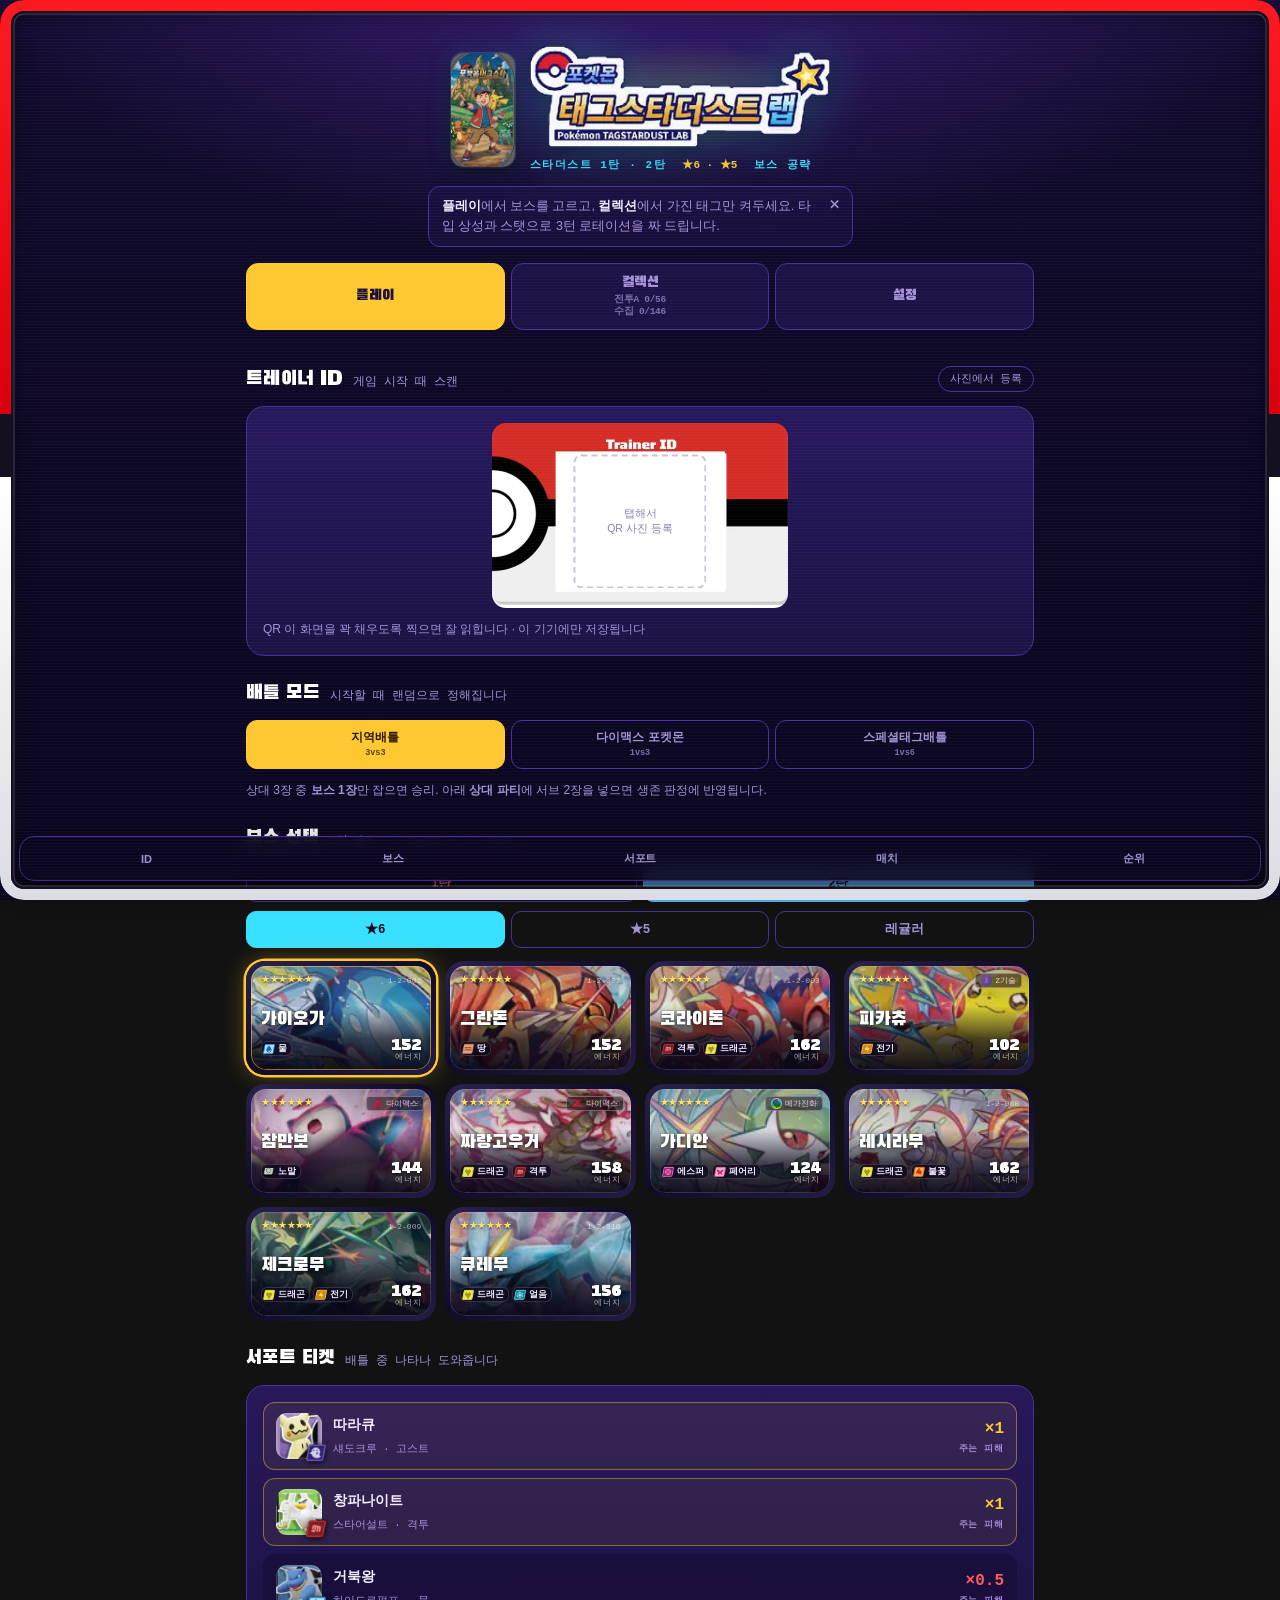
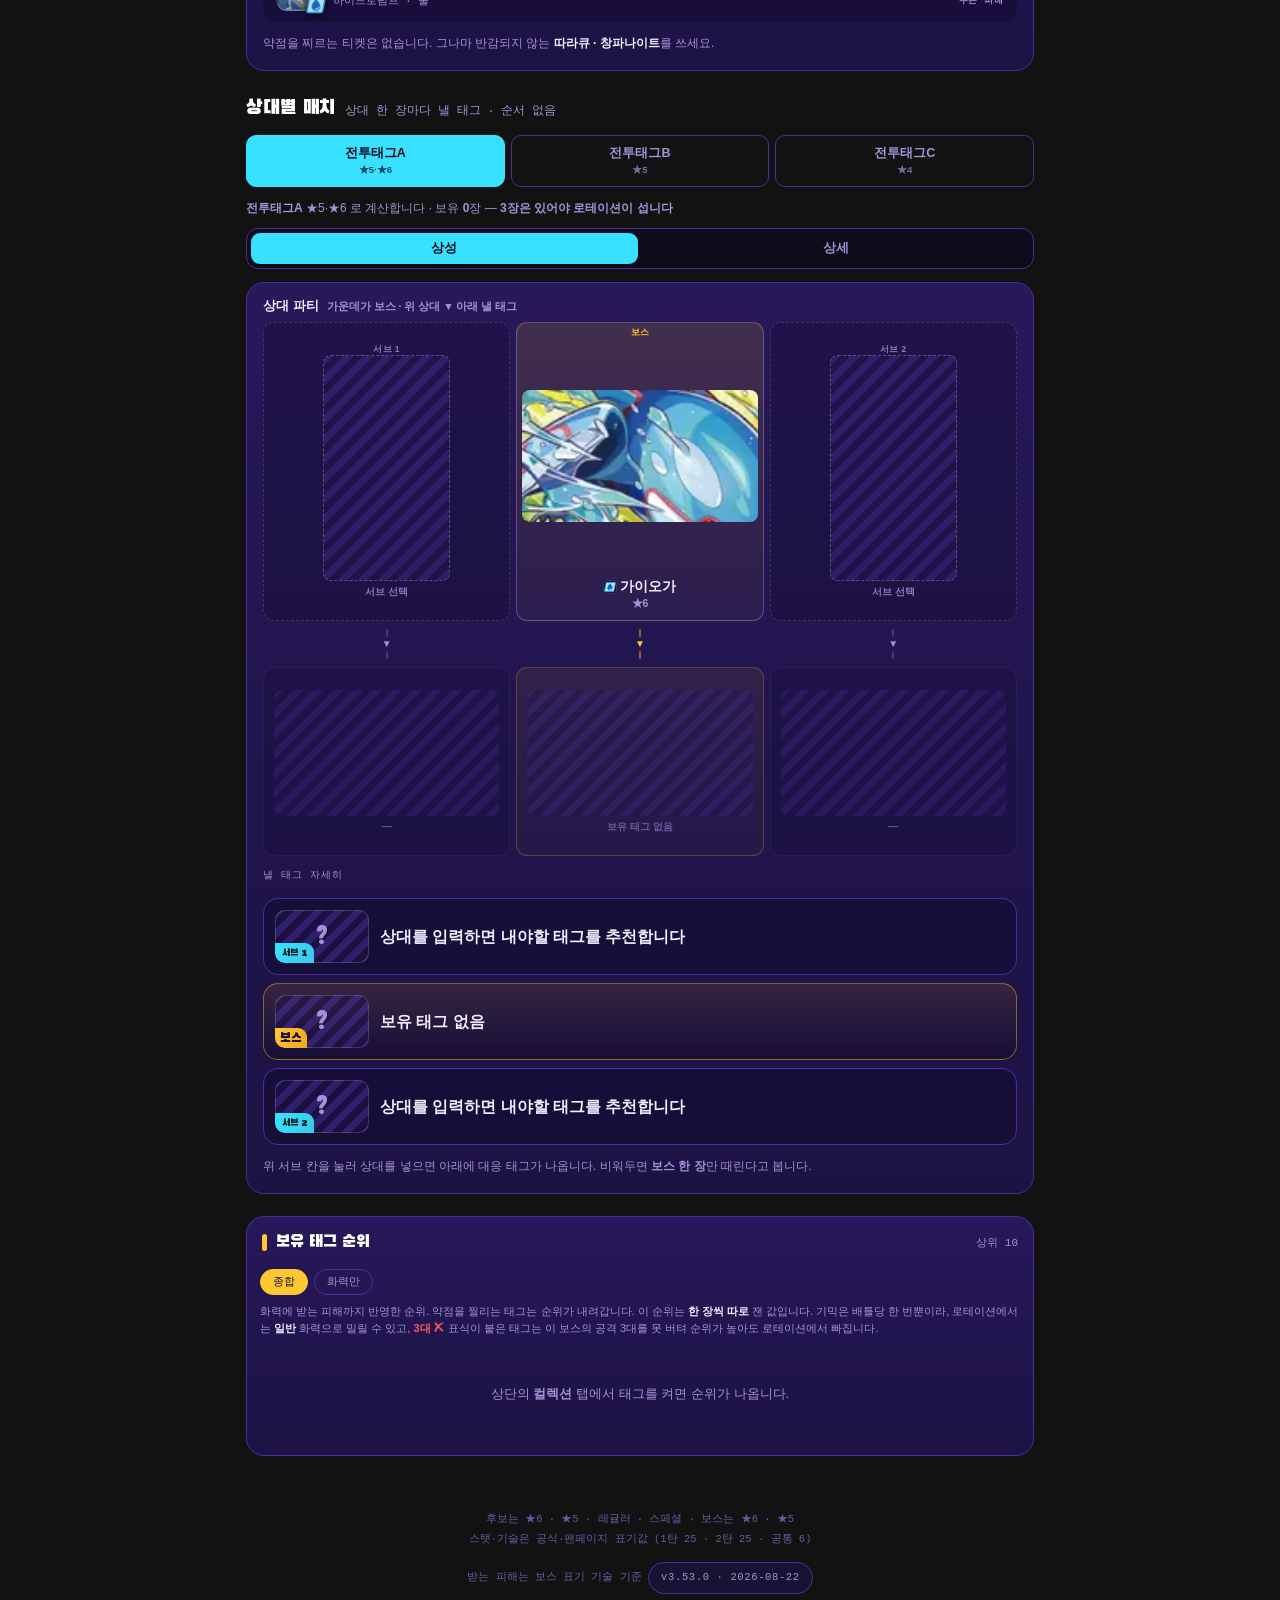
==== commit fcf91886: "fix: 배포마다 아트를 다시 받던 것을 고친다 — 미디어를 내용에 묶는다 버전만 올려도 아트 333KB + 자산 40KB 를 매번 다시 받고 있었다 (잭 지적). 원인이 둘이라 " ====
--- a/docs/index.html
+++ b/docs/index.html
@@ -7,7 +7,7 @@
 <meta name="description" content="포켓몬 태그스타 스타더스트 1탄·2탄 ★6·★5 보스 공략. 보유 태그로 3턴 로테이션과 서포트 티켓을 추천합니다.">
 <meta name="theme-color" content="#120B2E">
 <meta name="color-scheme" content="dark">
-<meta name="version" content="3.52.0">
+<meta name="version" content="3.53.0">
 <meta http-equiv="Cache-Control" content="no-cache, must-revalidate">
 <meta http-equiv="Pragma" content="no-cache">
 <meta name="apple-mobile-web-app-capable" content="yes">
@@ -22,10 +22,10 @@
 <script async src="https://pagead2.googlesyndication.com/pagead/js/adsbygoogle.js?client=ca-pub-1384191135178594"
      crossorigin="anonymous"></script>
 <link rel="apple-touch-icon" href="[data-uri]">
-<link rel="preload" as="font" type="font/woff2" href="asset/blackhansans.woff2?v=3.52.0" crossorigin>
+<link rel="preload" as="font" type="font/woff2" href="asset/blackhansans.woff2?v=73cc3eec0ede" crossorigin>
 <style>
 /* 폰트 내장 — 이 파일에 쓰인 글자만 서브셋 */
-@font-face{font-family:'Black Han Sans';font-style:normal;font-weight:400;font-display:swap;src:url(asset/blackhansans.woff2?v=3.52.0) format('woff2')}
+@font-face{font-family:'Black Han Sans';font-style:normal;font-weight:400;font-display:swap;src:url(asset/blackhansans.woff2?v=73cc3eec0ede) format('woff2')}
 </style>
 <style>
 :root{
@@ -959,9 +959,9 @@
 
 <header>
   <div class="hero">
-    <div class="tcard" aria-hidden="true"><img src="asset/tagcard.webp?v=3.52.0" alt="" width="176" height="312"></div>
+    <div class="tcard" aria-hidden="true"><img src="asset/tagcard.webp?v=73cc3eec0ede" alt="" width="176" height="312"></div>
     <div class="hero-txt">
-      <div class="brand" id="brand" role="button" tabindex="0" title="사용법 다시 보기"><img src="asset/logo.webp?v=3.52.0" alt="포켓몬 태그스타더스트 랩" width="320" height="108"></div>
+      <div class="brand" id="brand" role="button" tabindex="0" title="사용법 다시 보기"><img src="asset/logo.webp?v=73cc3eec0ede" alt="포켓몬 태그스타더스트 랩" width="320" height="108"></div>
         <p class="eyebrow">스타더스트 1탄 · 2탄 &nbsp;<span class="s">★6 · ★5</span>&nbsp; 보스 공략</p>
     </div>
   </div>
@@ -1893,18 +1893,22 @@
 /* 아트 키는 «탄-성급-이름» 이다 (v1.76.0). 같은 포켓몬이라도 **성급마다 그림이 다르다** —
    키에 성급이 없던 시절엔 1탄 고릴타 ★5·★4 가 같은 그림을 썼다. 성급을 빼지 말 것. */
 /* 고정 자산 — 폰트·로고·트레이너 카드. v3.52.0 에 HTML 밖으로 뺐다 (base64 53.8KB).
-   `src/index.html` 이 `asset/<이름>?v=3.52.0` 로 **정적으로** 참조하고, 이 목록은
+   `src/index.html` 이 `asset/<이름>?v=3.53.0` 로 **정적으로** 참조하고, 이 목록은
    서비스워커에 «미리 담아 둘 것» 을 알리는 데만 쓴다 (`src/boot.js` 의 warm).
    ⚠ 아트와 같은 위험이 있다 — 목록과 파일이 어긋나도 화면이 안 죽는다.
      `dev/sync.js` 가 1:1 로 대조하고, 마크업이 실제로 참조하는지까지 본다. */
 const ASSETS=['blackhansans.woff2','logo.webp','tagcard.webp'];
+/* 미디어 개정판 — 빌드가 `docs/art/`+`docs/asset/` **내용 해시**로 채운다.
+   ⚠⚠ 아트 URL 을 VERSION 에 묶지 말 것 — 배포마다 373KB 를 다시 받는다 (v3.52.0 까지 그랬다).
+     아트는 거의 안 바뀌므로 내용에 묶어야 «바뀔 때만» 받는다. */
+const MEDIAV='73cc3eec0ede';
 const TAGSET=new Set(TAGART);
 /* 반환값은 «아트가 있는가» 판정에만 쓴다. url() 에 넣지 말 것 —
    실제 그림은 artCls(c) 가 주는 클래스의 var(--art) 로 들어간다. */
 const tagArt=b=>TAGSET.has(b.s+'-'+b.r+'-'+b.n)?b.s+'-'+b.r+'-'+b.n:null;
 
 const RANK_N=10;          // 순위에 보여줄 개수
-const VERSION='3.52.0';
+const VERSION='3.53.0';
 const BUILT='2026-08-22';
 
 /* ══ 자산을 CSS 로 한 번만 심는다 (DOM 에 base64 중복 방지) ══ */
@@ -1915,7 +1919,7 @@
     map[k]=pre+i; out.push('.'+pre+i+'{--'+v+':url(data:image/webp;base64,'+src[k]+')}')});
   /* 아트는 파일이라 base64 가 아니다. ?v= 로 캐시를 무효화한다. */
   TAGART.forEach((k,i)=>{ AK[k]='a'+i;
-    out.push('.a'+i+'{--art:url(art/'+encodeURIComponent(k)+'.webp?v='+VERSION+')}') });
+    out.push('.a'+i+'{--art:url(art/'+encodeURIComponent(k)+'.webp?v='+MEDIAV+')}') });
   put(TK,TYPEICON,'t','ic');
   put(GK,GIMICON,'g','ic'); put(SK,SUPIMG,'s','art');
   const st=document.createElement('style'); st.textContent=out.join('\n');
@@ -4770,13 +4774,13 @@
        `docs/sw.js` 머리말 참고. 그 규칙을 풀면 사용자가 옛 판에 갇힌다. */
 if(location.protocol==='https:' && 'serviceWorker' in navigator){
   window.addEventListener('load',()=>{
-    navigator.serviceWorker.register('sw.js?v='+VERSION)
+    navigator.serviceWorker.register('sw.js?v='+VERSION+'&m='+MEDIAV)
       .then(()=>navigator.serviceWorker.ready)
       .then(reg=>{ if(reg && reg.active) reg.active.postMessage({type:'warm',
           /* 아트 146장 + 고정 자산 3개. **목록의 정본은 여기 하나다** —
              워커에 베껴 적으면 갈라진다 (`docs/sw.js` 머리말 참고). */
-          urls:TAGART.map(k=>'art/'+encodeURIComponent(k)+'.webp?v='+VERSION)
-               .concat(ASSETS.map(f=>'asset/'+f+'?v='+VERSION))}); })
+          urls:TAGART.map(k=>'art/'+encodeURIComponent(k)+'.webp?v='+MEDIAV)
+               .concat(ASSETS.map(f=>'asset/'+f+'?v='+MEDIAV))}); })
       .catch(()=>{});          // 등록 실패는 조용히 넘긴다 — 앱은 워커 없이도 다 동작한다
   });
 }
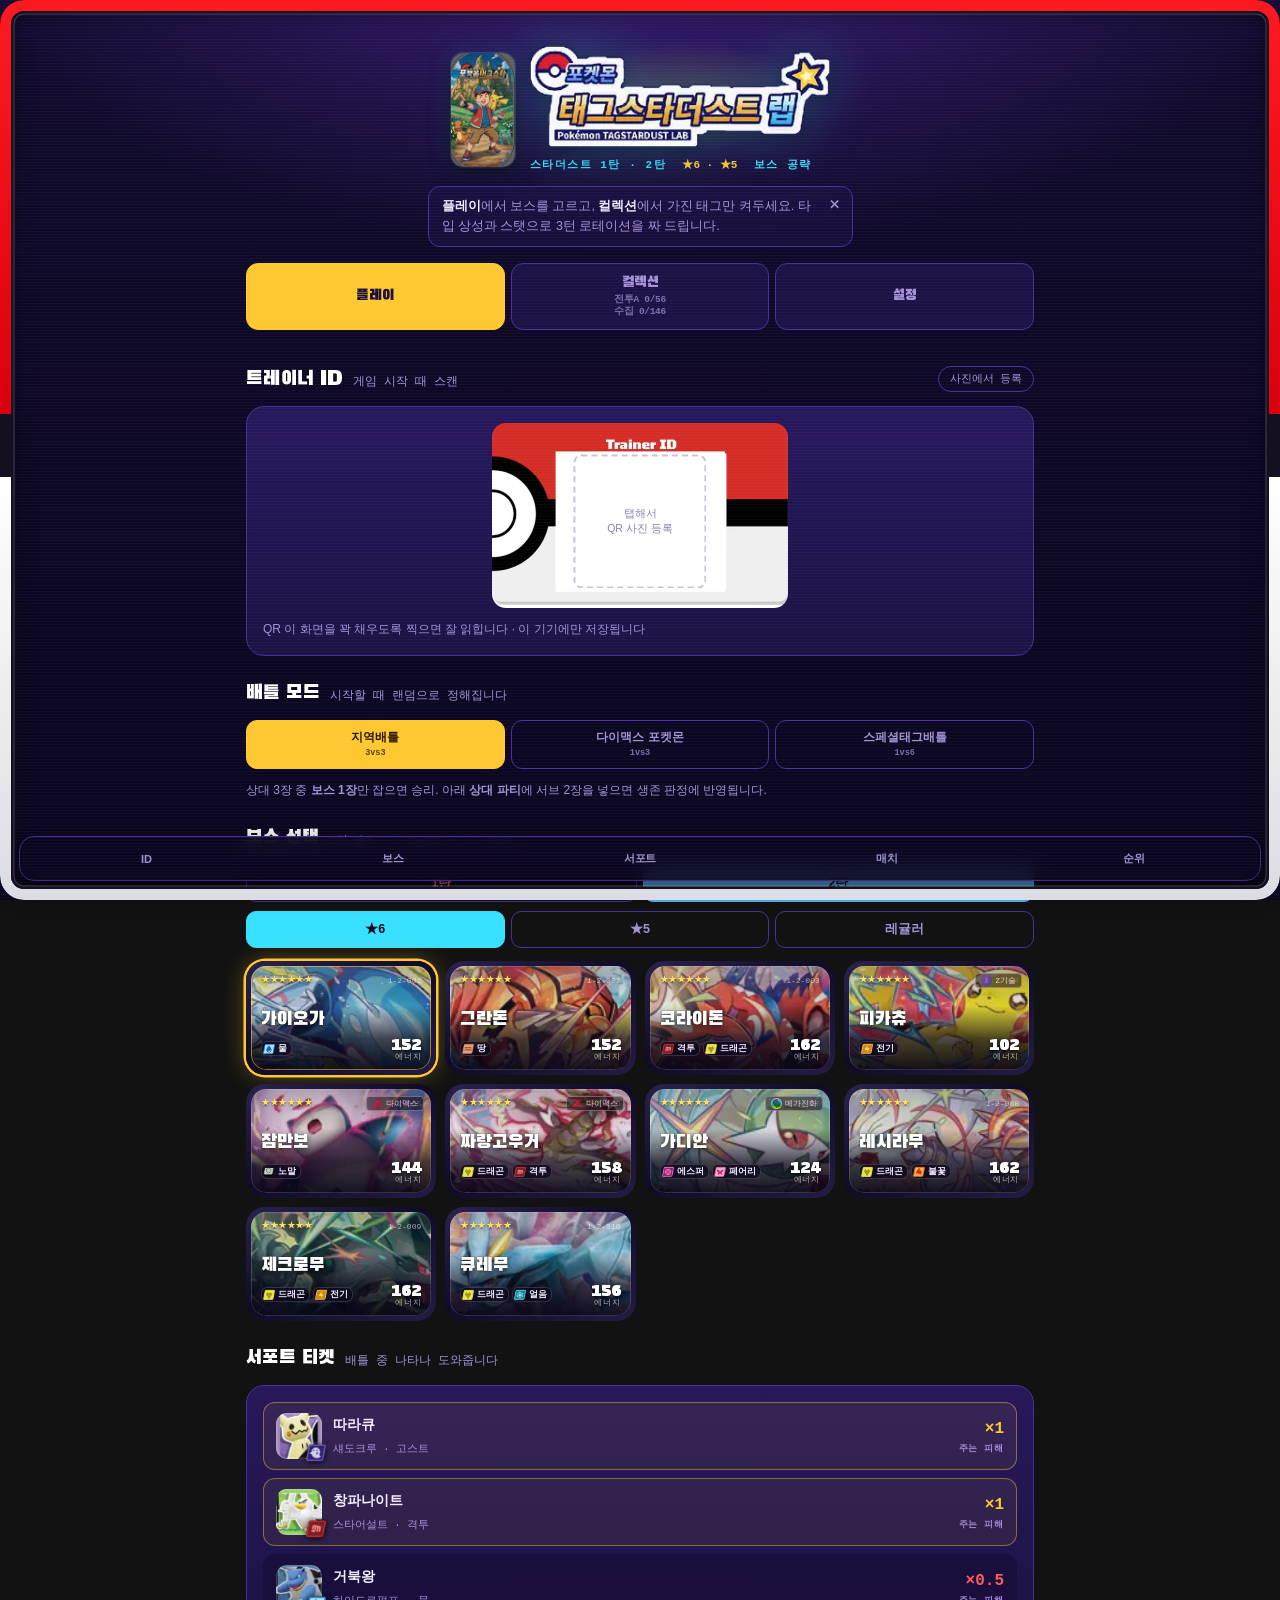
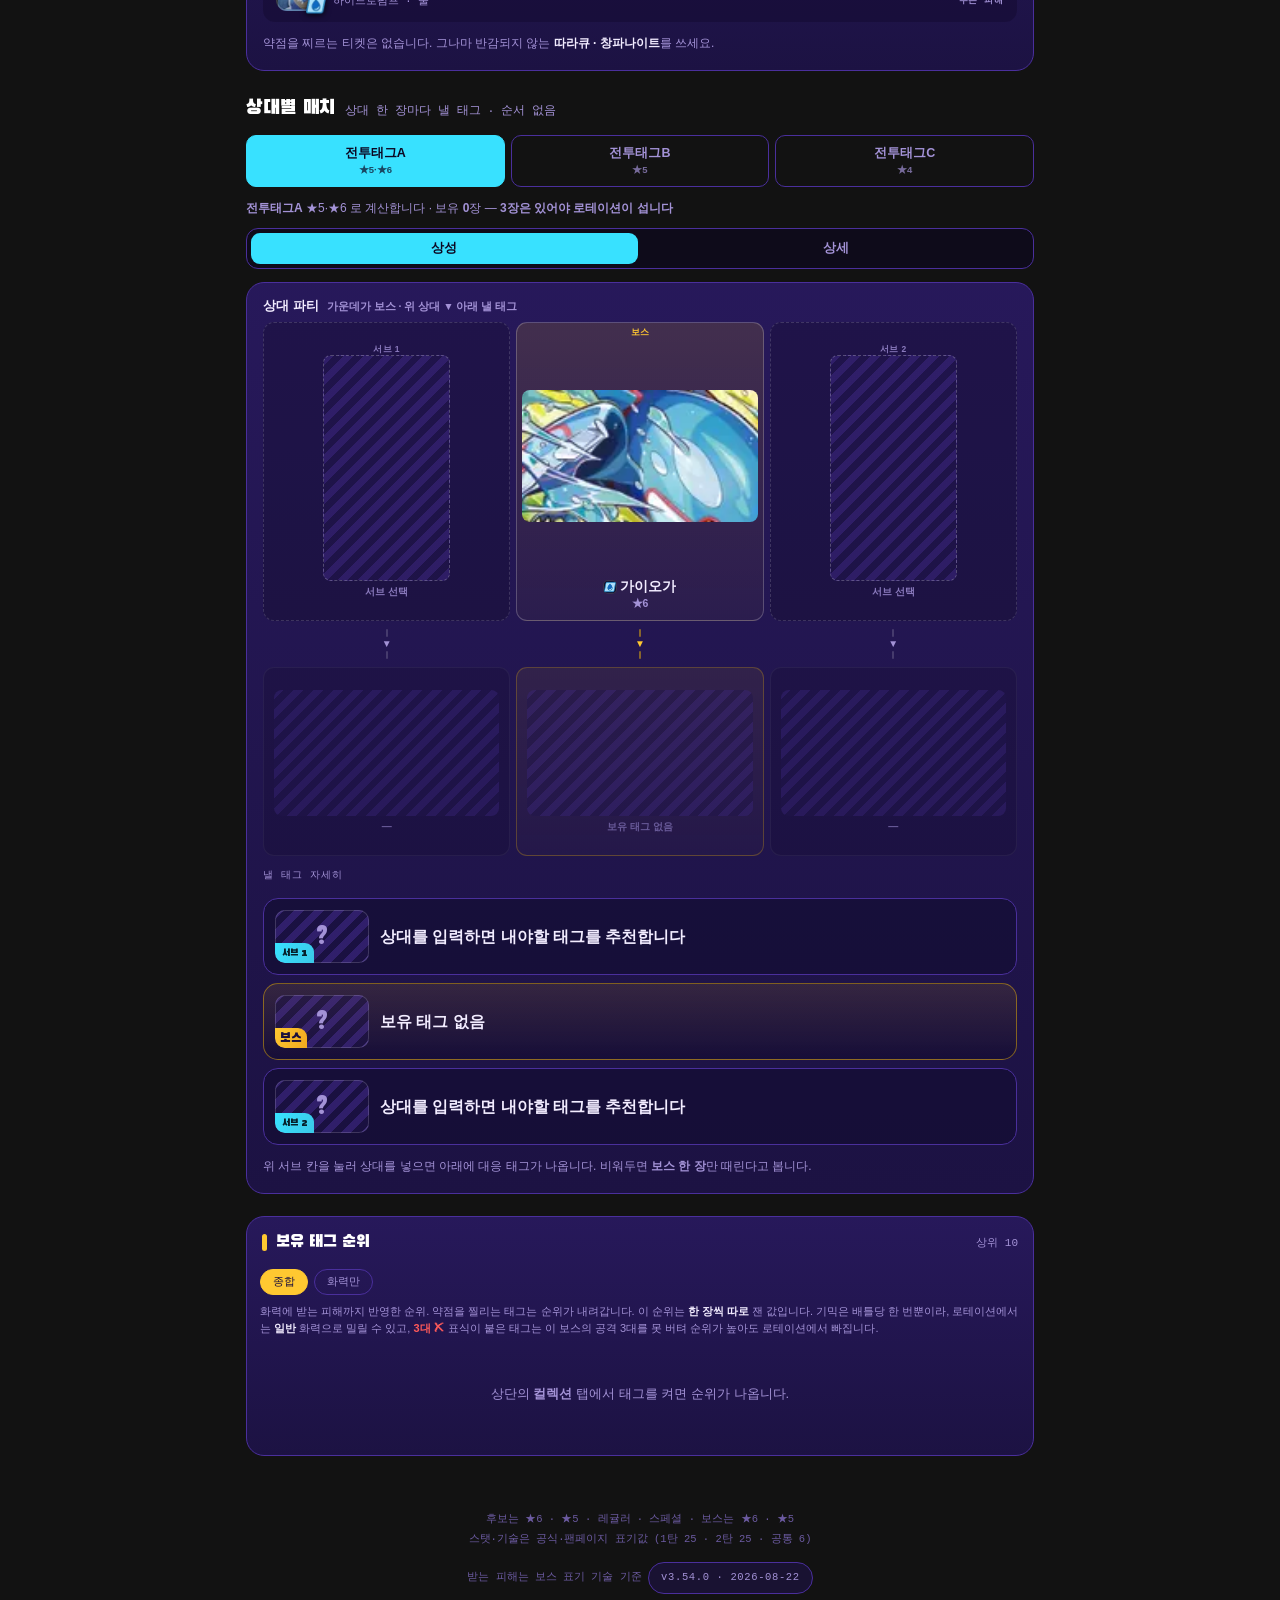
==== commit a561075f: "chore: style.css 를 39구획으로 나누고 목차 도구를 넣는다 923줄 중 886줄이 구획 표시 없이 이어져 편집이 불편했다 (잭 지적). 36곳에 ══ 표시를 끼워 최" ====
--- a/docs/index.html
+++ b/docs/index.html
@@ -7,7 +7,7 @@
 <meta name="description" content="포켓몬 태그스타 스타더스트 1탄·2탄 ★6·★5 보스 공략. 보유 태그로 3턴 로테이션과 서포트 티켓을 추천합니다.">
 <meta name="theme-color" content="#120B2E">
 <meta name="color-scheme" content="dark">
-<meta name="version" content="3.53.0">
+<meta name="version" content="3.54.0">
 <meta http-equiv="Cache-Control" content="no-cache, must-revalidate">
 <meta http-equiv="Pragma" content="no-cache">
 <meta name="apple-mobile-web-app-capable" content="yes">
@@ -28,6 +28,7 @@
 @font-face{font-family:'Black Han Sans';font-style:normal;font-weight:400;font-display:swap;src:url(asset/blackhansans.woff2?v=73cc3eec0ede) format('woff2')}
 </style>
 <style>
+/* ══ 토큰과 기본값 — 색·간격·탄 테마색 ──── */
 :root{
   --void:#120B2E; --panel:#1E1349; --rim:#4A2F9C;
   --star:#FFC831; --cyan:#38E1FF; --magenta:#FF3D8B;
@@ -80,6 +81,7 @@
 .dock button:active{background:rgba(74,47,156,.5);color:var(--ink)}
 .dock button[aria-current="true"]{background:var(--cyan);color:#0C0722}
 .dock button:focus-visible{outline:2.5px solid var(--star);outline-offset:2px}
+/* ══ 페이지 골격 — body · .wrap · 베젤 마스크 ──── */
 body{padding-bottom:calc(var(--bz) + env(safe-area-inset-bottom,0px) + 74px)}
 
 /* 그라데이션 테두리 — 둥근 모서리를 유지하려면 마스크로 가운데를 뚫는다 */
@@ -112,6 +114,7 @@
 body::before{content:'';position:fixed;inset:0;pointer-events:none;z-index:99;
   background:repeating-linear-gradient(180deg,rgba(255,255,255,.028) 0 1px,transparent 1px 3px);mix-blend-mode:screen}
 
+/* ══ 히어로 — 로고 · 제목 · 사용법 안내 ──── */
 header{padding:26px 0 6px;text-align:center}
 .hero{display:flex;align-items:center;justify-content:center;gap:15px;padding:20px 0 0;max-width:100%}
 .tcard{flex:none;width:64px;display:block;border-radius:13px;overflow:hidden;
@@ -147,6 +150,7 @@
 #brand{cursor:pointer}
 #brand:focus-visible{outline:2.5px solid var(--cyan);outline-offset:4px;border-radius:12px}
 
+/* ══ 섹션과 카드 틀 ──── */
 section{margin-top:22px}
 section:first-child{margin-top:0}
 .sec-head{display:flex;align-items:baseline;gap:10px;margin-bottom:12px;flex-wrap:wrap}
@@ -157,6 +161,7 @@
   border:1px solid var(--rim);border-radius:18px;padding:16px}
 
 /* set switch */
+/* ══ 스위치 — 탄(setsw) · 모드(modesw) · 뷰(viewsw) ──── */
 .setsw{display:flex;gap:6px;margin-bottom:9px}
 .setsw + .setsw{margin-bottom:13px}
 .setsw button{flex:1;padding:9px 8px;border-radius:10px;border:1px solid var(--rim);background:transparent;
@@ -192,10 +197,12 @@
 .viewsw .ct span{white-space:nowrap}
 [hidden]{display:none!important}
 
+/* ══ 타입 배지 (.t · .ti) ──── */
 .t{display:inline-flex;align-items:center;gap:3px;font-family:var(--mono);font-size:10px;font-weight:600;
   padding:2px 7px 2px 3px;border-radius:6px;white-space:nowrap;color:#F2ECFF;
   background:rgba(10,6,28,.72);box-shadow:inset 0 0 0 1px rgba(255,255,255,.16)}
 .t .ti{width:14px;height:14px;display:block;flex:none;background:var(--ic) center/contain no-repeat}
+/* ══ 표시 단계 — «태그 | 상성 | 상세» 와 [data-d] 규칙 ──── */
 .seg{display:flex;gap:5px;padding:4px;border-radius:12px;background:rgba(12,7,34,.55);
   border:1px solid var(--rim);margin:9px 0 13px}
 .seg button{flex:1;padding:7px 6px;border-radius:9px;border:0;background:transparent;
@@ -214,11 +221,13 @@
    그래서 0·1 을 같게 본다. 다른 모드에서 0 인 채로 넘어와도 «상성» 처럼 보인다. */
 [data-d="0"] .fl-s,[data-d="1"] .fl-s{display:none}
 
+/* ══ 보스 그리드 ──── */
 .boss-grid{display:grid;grid-template-columns:repeat(auto-fill,minmax(168px,1fr));gap:9px}
 
 /* 상대 파티 3슬롯 — 가운데가 «대상»이라 더 크게 둔다 (잭 지정) */
 /* 상대 3칸(위) ↕ 로테이션 3칸(아래) — 한 그리드에 6칸을 넣어 세로 정렬을 보장한다.
    두 개의 그리드로 나누면 칸 높이가 달라져 위아래가 어긋난다. */
+/* ══ 상대별 매치 ① 2단 매칭 그리드 (.fl-*) ──── */
 .fl-grid{display:grid;grid-template-columns:repeat(3,1fr);gap:6px;align-items:stretch}
 .fl-cell{position:relative;display:flex;flex-direction:column;gap:2px;min-width:0;
   padding:5px 5px 7px;border-radius:11px;background:rgba(0,0,0,.22);
@@ -300,6 +309,7 @@
 .fl-n .fl-gi.use{opacity:1;filter:drop-shadow(0 0 3px var(--star))}
 /* 상대마다 낼 태그의 **자세한 수치**. 위의 3칸 그룹은 그대로 두고 그 아래에 덧붙인다
    (v1.98.0 · 잭 지정 — v1.97.0 처럼 3칸을 없애지 말 것). */
+/* ══ 상대별 매치 ② 가로 슬롯 (.mplans · .mslot) ──── */
 .mplans{display:flex;flex-direction:column;gap:8px;margin-top:12px}
 .mplans-l{display:block;margin-bottom:7px;font-family:var(--mono);font-size:10px;
   letter-spacing:.1em;color:var(--ink-dim)}
@@ -323,6 +333,7 @@
    - v1.89.0: **아래 줄 «선공 +88·피격 5%» 도 접혀서 같이 묶었다** (잭 지적).
      v1.88.0 문서에 «아래 줄은 접혀도 된다» 고 적었던 것은 **틀렸다 — 되살리지 말 것.**
    구분자 앞뒤 공백을 빼고 8px · nowrap. 그래도 넘치면 «…» 로 자른다. */
+/* ══ 상대별 매치 ③ 잔글씨 · 판정 배지 · 연결선 ──── */
 .fl-s{font-weight:700;font-size:9.5px;line-height:1.2;color:var(--ink-dim)}
 /* ★N 줄 — 여태 font 지정이 아예 없어 본문 기본값(16px)으로 크게 떴다 (v1.91.0 에서 발견) */
 .fl-meta{font-weight:700;font-size:10.5px;line-height:1.2;color:var(--ink-dim)}
@@ -344,6 +355,7 @@
 .fl-link.mid::before,.fl-link.mid::after{background:rgba(255,196,0,.45)}
 .fl-h{display:flex;align-items:baseline;gap:8px;margin:0 0 10px;font-weight:800;font-size:13px;line-height:1;color:var(--ink)}
 .fl-h span{font-weight:600;font-size:10.5px;line-height:1;color:var(--ink-dim)}
+/* ══ 서브 픽커 (.foepick · .foegrid) ──── */
 .foepick{margin-top:11px;padding-top:11px;border-top:1px solid rgba(255,255,255,.09)}
 .foegrid{display:grid;grid-template-columns:repeat(auto-fill,minmax(104px,1fr));gap:6px;
   max-height:238px;overflow-y:auto;margin-top:8px}
@@ -368,6 +380,7 @@
 .foegrid button:active{transform:scale(.97)}
 
 /* ★6 실물 태그 — 클리어 블랙 글리터 테두리 */
+/* ══ 보스 칩 (.btag) ──── */
 .btag{position:relative;display:block;width:100%;padding:5px;border:0;cursor:pointer;
   border-radius:19px;text-align:left;overflow:hidden;transition:transform .14s ease,box-shadow .14s ease;
   background:
@@ -404,6 +417,7 @@
 .btag[aria-pressed="true"] .face{box-shadow:inset 0 0 0 1px rgba(255,200,49,.55)}
 
 /* boss readout — 태그 아트 히어로 */
+/* ══ 보스 정보박스 (.readout · .bhero · 능력치 · 판정) ──── */
 .readout{padding:0 !important;overflow:hidden}
 .bhero{position:relative;min-height:172px;display:flex;flex-direction:column;justify-content:flex-end;
   padding:12px 16px 14px;background-size:cover;background-position:center}
@@ -447,6 +461,7 @@
 .vd .k{font-family:var(--mono);font-size:9.5px;color:var(--ink-dim);letter-spacing:.08em}
 .vd .v{font-size:13.5px;font-weight:700}
 
+/* ══ 상성 표 (.matrix) ──── */
 .matrix{display:grid;gap:9px;margin-top:16px;padding-top:15px;border-top:1px solid var(--rim)}
 /* 라벨 칸과 칩 칸을 그리드로 나눈다. 한 줄 flex 로 두면 칩이 줄바꿈될 때
    두 번째 줄이 라벨 자리까지 파고들어 어긋난다 (약점 5개일 때 발생). */
@@ -458,6 +473,7 @@
 .lab.x4{color:#FF5A5A}.lab.x2{color:#FFA23A}.lab.res{color:var(--cyan)}.lab.nil{color:var(--ink-dim)}
 .row .none{font-size:12px;color:var(--ink-dim);padding-top:2px}
 
+/* ══ 로테이션 ① 탭 · 레인 배치 ──── */
 .tabs{display:flex;gap:6px;margin-bottom:12px}
 .tab{flex:1;padding:9px 8px;border-radius:10px;border:1px solid var(--rim);background:transparent;
   color:var(--ink-dim);font-family:var(--body);font-weight:700;font-size:12.5px;cursor:pointer;transition:.14s}
@@ -509,6 +525,7 @@
 .rthumb .qm{font-family:var(--display);font-size:26px;color:var(--ink-dim)}
 .slot.rand .who .n{color:var(--ink-dim)}
 .slot.rand .dmg2 b{color:var(--ink-dim)}
+/* ══ 로테이션 ② 카드(슬롯) 머리·본문 ──── */
 .slot .head{display:grid;grid-template-columns:auto 1fr auto;gap:11px;align-items:center}
 .thumb{position:relative;width:94px;height:53px;border-radius:10px;flex:none;overflow:hidden;
   background-size:cover;background-position:center;box-shadow:inset 0 0 0 1px rgba(255,255,255,.16)}
@@ -539,6 +556,7 @@
 .slot .dmg2{text-align:right;flex:none;padding-left:2px}
 .slot .dmg2 b{font-family:var(--display);font-weight:400;font-size:25px;line-height:1;color:var(--star);display:block}
 .slot .dmg2 i{font-family:var(--mono);font-style:normal;font-size:8px;letter-spacing:.12em;color:var(--ink-dim)}
+/* ══ 로테이션 ③ 상세 배율 · 합계 ──── */
 .slot-body{min-width:0;margin-top:10px;padding-top:9px;border-top:1px solid rgba(74,47,156,.55)}
 .mults{display:grid;grid-template-columns:1fr 1fr;gap:6px 14px;margin-top:9px}
 .mult{font-family:var(--mono);font-size:11px;color:var(--ink-dim);
@@ -564,6 +582,7 @@
 .tag-rule{display:inline-flex;align-items:center;gap:6px;margin-top:12px;font-family:var(--mono);font-size:10.5px;
   color:var(--cyan);border:1px dashed rgba(56,225,255,.4);border-radius:999px;padding:5px 11px}
 
+/* ══ 보유 태그 순위 (.rank · .rline) ──── */
 .rank{display:grid;gap:6px}
 .rline{display:grid;grid-template-columns:22px 1fr auto;gap:10px;align-items:center;padding:9px 10px;
   border-radius:10px;background:rgba(18,11,46,.4);border:1px solid transparent}
@@ -584,9 +603,11 @@
 .rline.dead{opacity:.62}
 .rline .who .n{overflow:hidden;text-overflow:ellipsis;white-space:nowrap}
 .rline .who .st6{font-family:var(--mono);font-size:9.5px;flex:none}
+/* ══ 서포트 티켓 ──── */
 .sup{display:grid;gap:8px}
 .sline{cursor:pointer}
 .sline:focus-visible{outline:2.5px solid var(--cyan);outline-offset:2px}
+/* ══ 모달 — QR · 서브 픽커 시트 ──── */
 .qrmodal{position:fixed;inset:0;z-index:200;display:flex;align-items:center;justify-content:center;
   padding:20px;background:rgba(6,3,18,.82);backdrop-filter:blur(3px)}
 .qrmodal[hidden]{display:none}
@@ -634,6 +655,7 @@
   border-radius:12px;background:#fff;image-rendering:pixelated}
 .qrnote{margin:11px 0 2px;text-align:center;font-size:11.5px;color:var(--ink-dim);line-height:1.7}
 .qrdim{font-family:var(--mono);font-size:10px;color:#6B5AA0}
+/* ══ 서포트 줄 상세 · 순위 정렬 ──── */
 .sline{display:grid;grid-template-columns:auto 1fr auto;gap:11px;align-items:center;
   padding:10px 12px;border-radius:12px;background:rgba(18,11,46,.45);border:1px solid transparent}
 .sline.best{border-color:rgba(255,200,49,.45);background:rgba(255,200,49,.07)}
@@ -658,6 +680,7 @@
 .rline .rdn{font-family:var(--mono);font-size:9.5px;color:#8B7BC4;letter-spacing:-.01em}
 .rline .rd{font-family:var(--display);font-weight:400;font-size:19px;line-height:1;color:var(--star)}
 .rline .nums{display:flex;gap:7px;font-family:var(--mono);font-size:10px}
+/* ══ 배지 · 기믹 아이콘 ──── */
 .badge{font-family:var(--mono);font-size:8.5px;padding:1px 5px;border-radius:4px;flex:none}
 .b-set{background:rgba(56,225,255,.14);color:var(--cyan)}
 .b-gim{background:rgba(255,61,139,.16);color:#FF8FC7;display:inline-flex;align-items:center;gap:3px}
@@ -665,6 +688,7 @@
 .btag .gim{display:inline-flex;align-items:center;gap:3px}
 .btag .gim .gi{width:11px;height:11px}
 
+/* ══ 접기 (details · summary) ──── */
 details{border:1px solid var(--rim);border-radius:14px;margin-bottom:8px;background:rgba(30,19,73,.5);overflow:hidden}
 summary{padding:13px 15px;cursor:pointer;font-weight:700;font-size:13.5px;display:flex;align-items:center;gap:9px;list-style:none}
 summary::-webkit-details-marker{display:none}
@@ -672,6 +696,7 @@
 summary .ct{margin-left:auto;font-family:var(--mono);font-size:11px;color:var(--ink-dim)}
 #rankBox{background:linear-gradient(180deg,rgba(42,26,99,.9),rgba(30,19,73,.9));border-radius:18px;margin:0}
 #rankBox summary{font-family:var(--display);font-weight:400;font-size:17px;color:#fff}
+/* ══ 다이맥스 레벨 · 메가 성공도 (.dlv) ──── */
 .dlv{margin:14px 0 2px;padding:11px 12px;border-radius:12px;
   background:rgba(255,61,139,.07);border:1px solid rgba(255,61,139,.28)}
 .dlv-l{display:block;font-size:12.5px;font-weight:700}
@@ -687,6 +712,7 @@
 .dlv.mgt{margin-top:9px;background:rgba(126,231,255,.07);border-color:rgba(126,231,255,.28)}
 .dlv.mgt .dlv-b button[aria-pressed="true"]{background:var(--cyan);color:#0C0722;border-color:var(--cyan)}
 
+/* ══ 룰렛 일러스트 (.roul · .chips) ──── */
 .roul{margin:2px 0 14px;text-align:center}
 .roul svg{display:block;margin:0 auto;max-width:320px}
 .chips circle{fill:#2BC4DB;stroke:#0B0718;stroke-width:3}
@@ -713,6 +739,7 @@
   filter:drop-shadow(0 1px 3px rgba(0,0,0,.6))}
 .cgi-n{border-radius:7px;background:rgba(163,146,214,.16);
   box-shadow:inset 0 0 0 1.5px rgba(163,146,214,.4)}
+/* ══ ± 스테퍼 (.step) ──── */
 .step{display:flex;align-items:center;gap:8px}
 .step .val{display:grid;place-items:center;width:52px;height:52px;border-radius:50%;
   background:radial-gradient(circle at 50% 30%,#FFD86B,#D9920C);color:#241300;
@@ -725,6 +752,7 @@
 .step button:focus-visible{outline:2.5px solid var(--cyan);outline-offset:2px}
 
 summary:focus-visible{outline:2.5px solid var(--cyan);outline-offset:-3px}
+/* ══ 컬렉션 ① 수집 태그 (.dx) · 트레이너 카드 ──── */
 .pool{display:grid;grid-template-columns:repeat(auto-fill,minmax(158px,1fr));gap:8px;padding:0 13px 15px}
 /* 수집 탭 — 아트 없이 번호·이름·타입만 */
 .dexg{display:grid;grid-template-columns:repeat(auto-fill,minmax(112px,1fr));gap:6px;padding:0 13px 15px}
@@ -773,6 +801,7 @@
 .dx[aria-pressed="false"] .dt{filter:grayscale(1) brightness(.8);opacity:.35}
 
 .dx .no.un{background:var(--rim);color:var(--dim)}
+/* ══ 컬렉션 ② 전투 태그 칩 (.ctag) ──── */
 .ctag{position:relative;display:flex;flex-direction:column;justify-content:flex-end;gap:3px;
   min-height:62px;padding:7px 9px;border:0;border-radius:12px;cursor:pointer;overflow:hidden;
   background-size:cover;background-position:center;text-align:left;
@@ -799,6 +828,7 @@
   filter:drop-shadow(0 1px 2px rgba(0,0,0,.7))}
 .ctag[aria-pressed="false"]{filter:grayscale(.9) brightness(.55);opacity:.5;
   box-shadow:inset 0 0 0 1.5px rgba(255,255,255,.14)}
+/* ══ 도구 버튼 · 초기화 · 개인정보 안내 ──── */
 .bulk{display:flex;gap:7px;padding:0 13px 12px}
 .mini{border:1px solid var(--rim);background:transparent;color:var(--ink-dim);font-family:var(--mono);
   font-size:10.5px;padding:5px 11px;border-radius:999px;cursor:pointer}
@@ -827,6 +857,7 @@
 /* ── 실측 기록 (v3.31.0) ─────────────────────────────────────────
    기존 언어를 그대로 쓴다: setsw(토글) · card · mini · pickmodal(픽커).
    새로 만든 건 슬롯 격자와 목록 줄뿐이다. */
+/* ══ 기록 탭 ① 입력 슬롯 (.hslots · .hrow1) ──── */
 .hslots{display:grid;grid-template-columns:1fr 1fr;gap:8px;margin:10px 0}
 /* v3.31.3 잭 지정 배치 — 1행: L·R·선물 / 3행: 서브1·보스·서브2 (게임 화면 순서) */
 .hrow1{display:grid;grid-template-columns:2fr 3fr;gap:8px;margin-bottom:9px;align-items:stretch}
@@ -866,6 +897,7 @@
   font:inherit;font-size:14px;padding:9px 18px;border-radius:10px}
 .hdanger{color:var(--bad);border-color:rgba(255,90,90,.4)}
 /* 기록 분석 (v3.33.0) — 이름표+값 두 칸 줄. 끝물·건조 경고는 별색으로 앞에 세운다. */
+/* ══ 기록 탭 ② 통계 · 플레이 기록 ──── */
 .hstat{display:flex;flex-direction:column;gap:1px}
 .hst{display:flex;gap:10px;padding:7px 2px;border-bottom:1px solid rgba(255,255,255,.06);align-items:baseline}
 .hst:last-child{border-bottom:0}
@@ -880,6 +912,7 @@
 .hplayrec .setsw{margin-bottom:0}
 .hplayrec .hact{margin-top:9px}
 /* 트레이너 ID 5칸 (v3.41.0) */
+/* ══ 트레이너 ID (.tidsw · .tidrow · .tdx*) ──── */
 .tidsw{flex-wrap:wrap;margin-bottom:10px}
 .tidsw button{flex:1 1 60px;font-size:12px;padding:8px 4px}
 .tidrow{display:flex;align-items:center;gap:9px;padding:8px 0;border-bottom:1px solid rgba(255,255,255,.06)}
@@ -914,6 +947,7 @@
 .tdxc[data-st="0"] .im{display:none}
 .tdxc[data-st="0"] .nm{color:var(--ink-dim)}
 /* 게임기 버전 (v3.37.0) — 메이저·마이너·패치는 ± 로, 빌드는 직접 친다 */
+/* ══ 게임기 버전 (.verline · .verrow) ──── */
 .verline{margin:0 0 12px;font-family:var(--mono);font-size:15px;letter-spacing:.02em}
 .verline b{color:var(--star)}
 .verrow{display:flex;align-items:center;gap:9px;padding:6px 0}
@@ -925,6 +959,7 @@
    별명(.tidrow input)·빌드(.verbuild) 둘 다 이 규칙을 어겼었다. */
 .verbuild{flex:1;max-width:120px;border:1px solid var(--rim);border-radius:8px;
   background:rgba(0,0,0,.25);color:var(--ink);font-family:var(--mono);font-size:16px;padding:7px 10px}
+/* ══ 기록 목록 (.hrow) · 저장 위치 ──── */
 .hrow{display:flex;align-items:baseline;gap:8px;padding:7px 2px;border-bottom:1px solid rgba(255,255,255,.06)}
 .hrow:last-child{border-bottom:0}
 .hrow .hno{font-family:var(--mono);font-size:11px;color:var(--ink-dim);min-width:26px;text-align:right}
@@ -933,6 +968,7 @@
 /* 픽커는 foeModal 의 CSS(foegrid 등)를 그대로 쓴다 (v3.31.5) — 자체 목록 스타일은 뺐다.
    남긴 것 하나: 도감에 없는 이름을 받는 «그대로 쓰기» 점선 버튼. */
 .foegrid button.hnew{border-style:dashed}
+/* ══ 푸터 · 광고 · 접근성 ──── */
 .backend{display:flex;align-items:baseline;gap:9px;flex-wrap:wrap;margin-bottom:10px;
   padding:8px 13px;border-radius:999px;border:1px solid var(--rim);background:rgba(18,11,46,.5)}
 .backend b{font-family:var(--mono);font-size:10.5px;font-weight:600;letter-spacing:.04em}
@@ -1893,7 +1929,7 @@
 /* 아트 키는 «탄-성급-이름» 이다 (v1.76.0). 같은 포켓몬이라도 **성급마다 그림이 다르다** —
    키에 성급이 없던 시절엔 1탄 고릴타 ★5·★4 가 같은 그림을 썼다. 성급을 빼지 말 것. */
 /* 고정 자산 — 폰트·로고·트레이너 카드. v3.52.0 에 HTML 밖으로 뺐다 (base64 53.8KB).
-   `src/index.html` 이 `asset/<이름>?v=3.53.0` 로 **정적으로** 참조하고, 이 목록은
+   `src/index.html` 이 `asset/<이름>?v=3.54.0` 로 **정적으로** 참조하고, 이 목록은
    서비스워커에 «미리 담아 둘 것» 을 알리는 데만 쓴다 (`src/boot.js` 의 warm).
    ⚠ 아트와 같은 위험이 있다 — 목록과 파일이 어긋나도 화면이 안 죽는다.
      `dev/sync.js` 가 1:1 로 대조하고, 마크업이 실제로 참조하는지까지 본다. */
@@ -1908,7 +1944,7 @@
 const tagArt=b=>TAGSET.has(b.s+'-'+b.r+'-'+b.n)?b.s+'-'+b.r+'-'+b.n:null;
 
 const RANK_N=10;          // 순위에 보여줄 개수
-const VERSION='3.53.0';
+const VERSION='3.54.0';
 const BUILT='2026-08-22';
 
 /* ══ 자산을 CSS 로 한 번만 심는다 (DOM 에 base64 중복 방지) ══ */
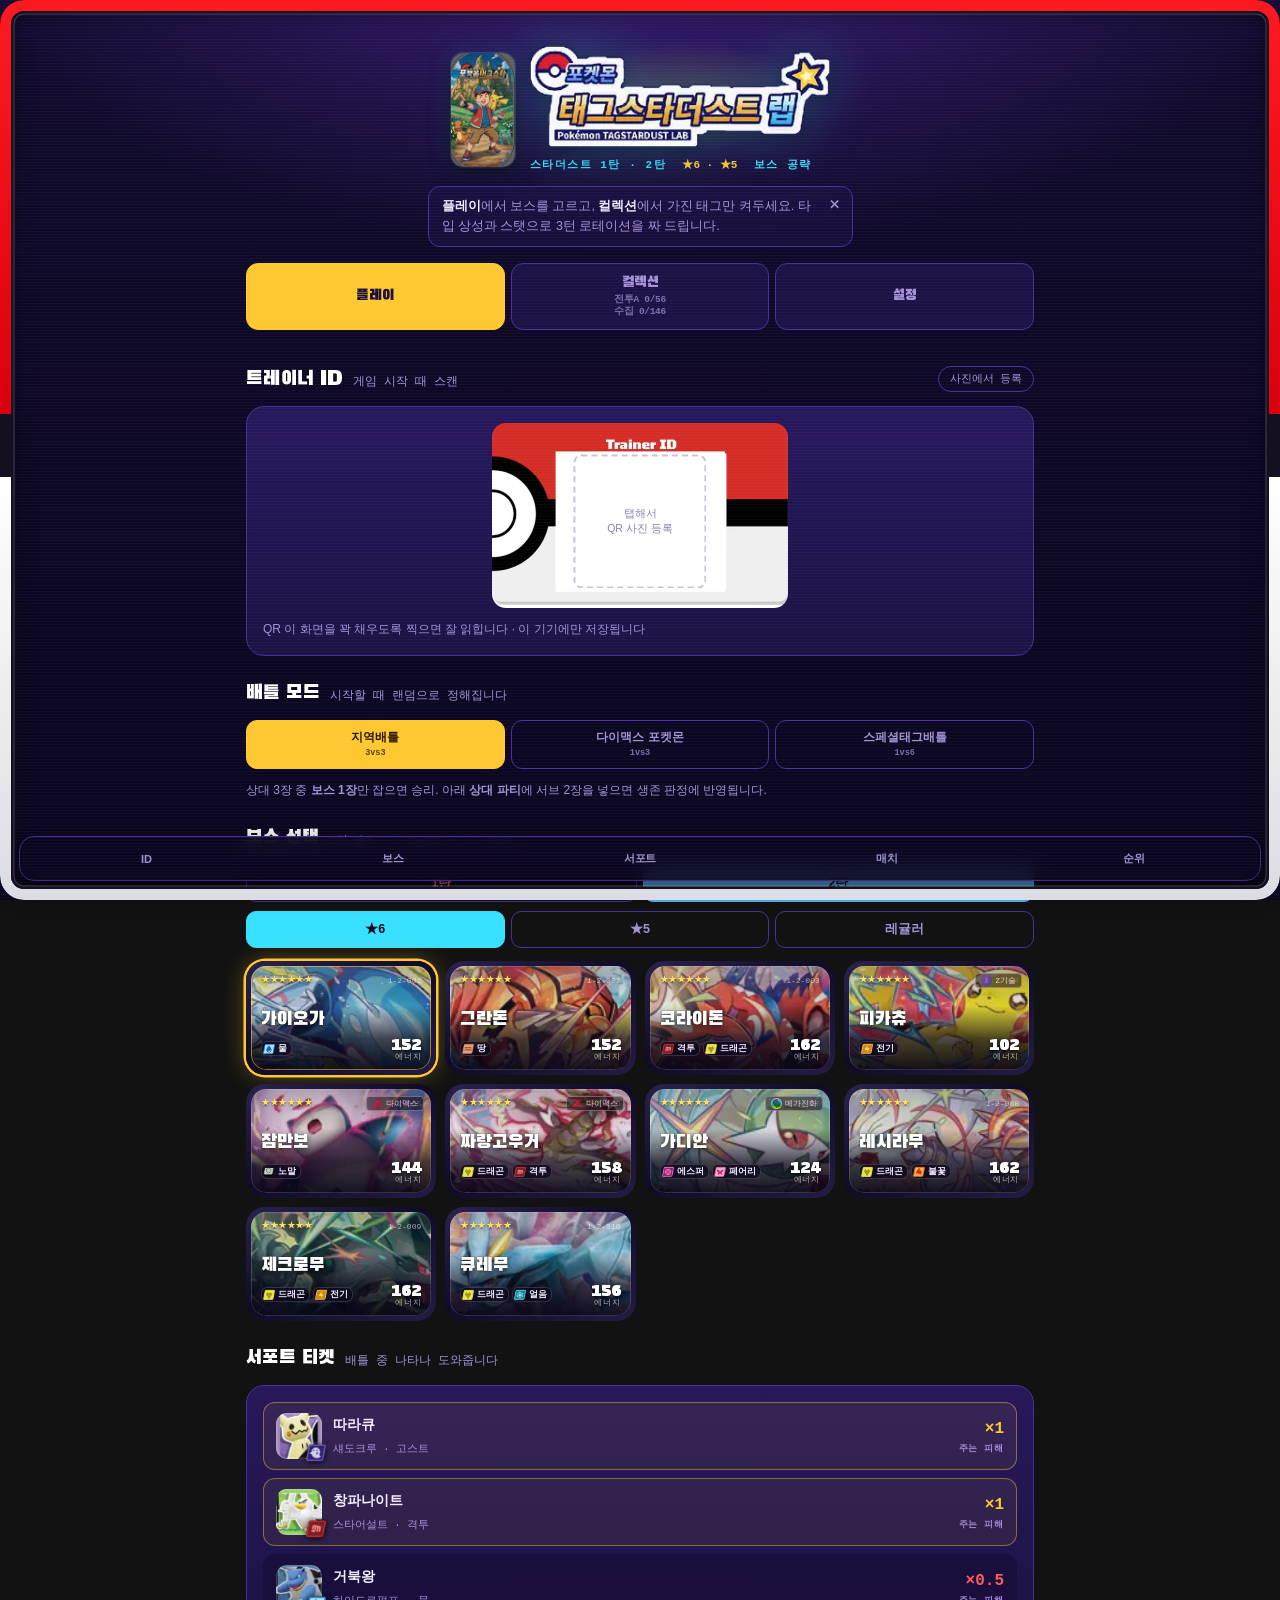
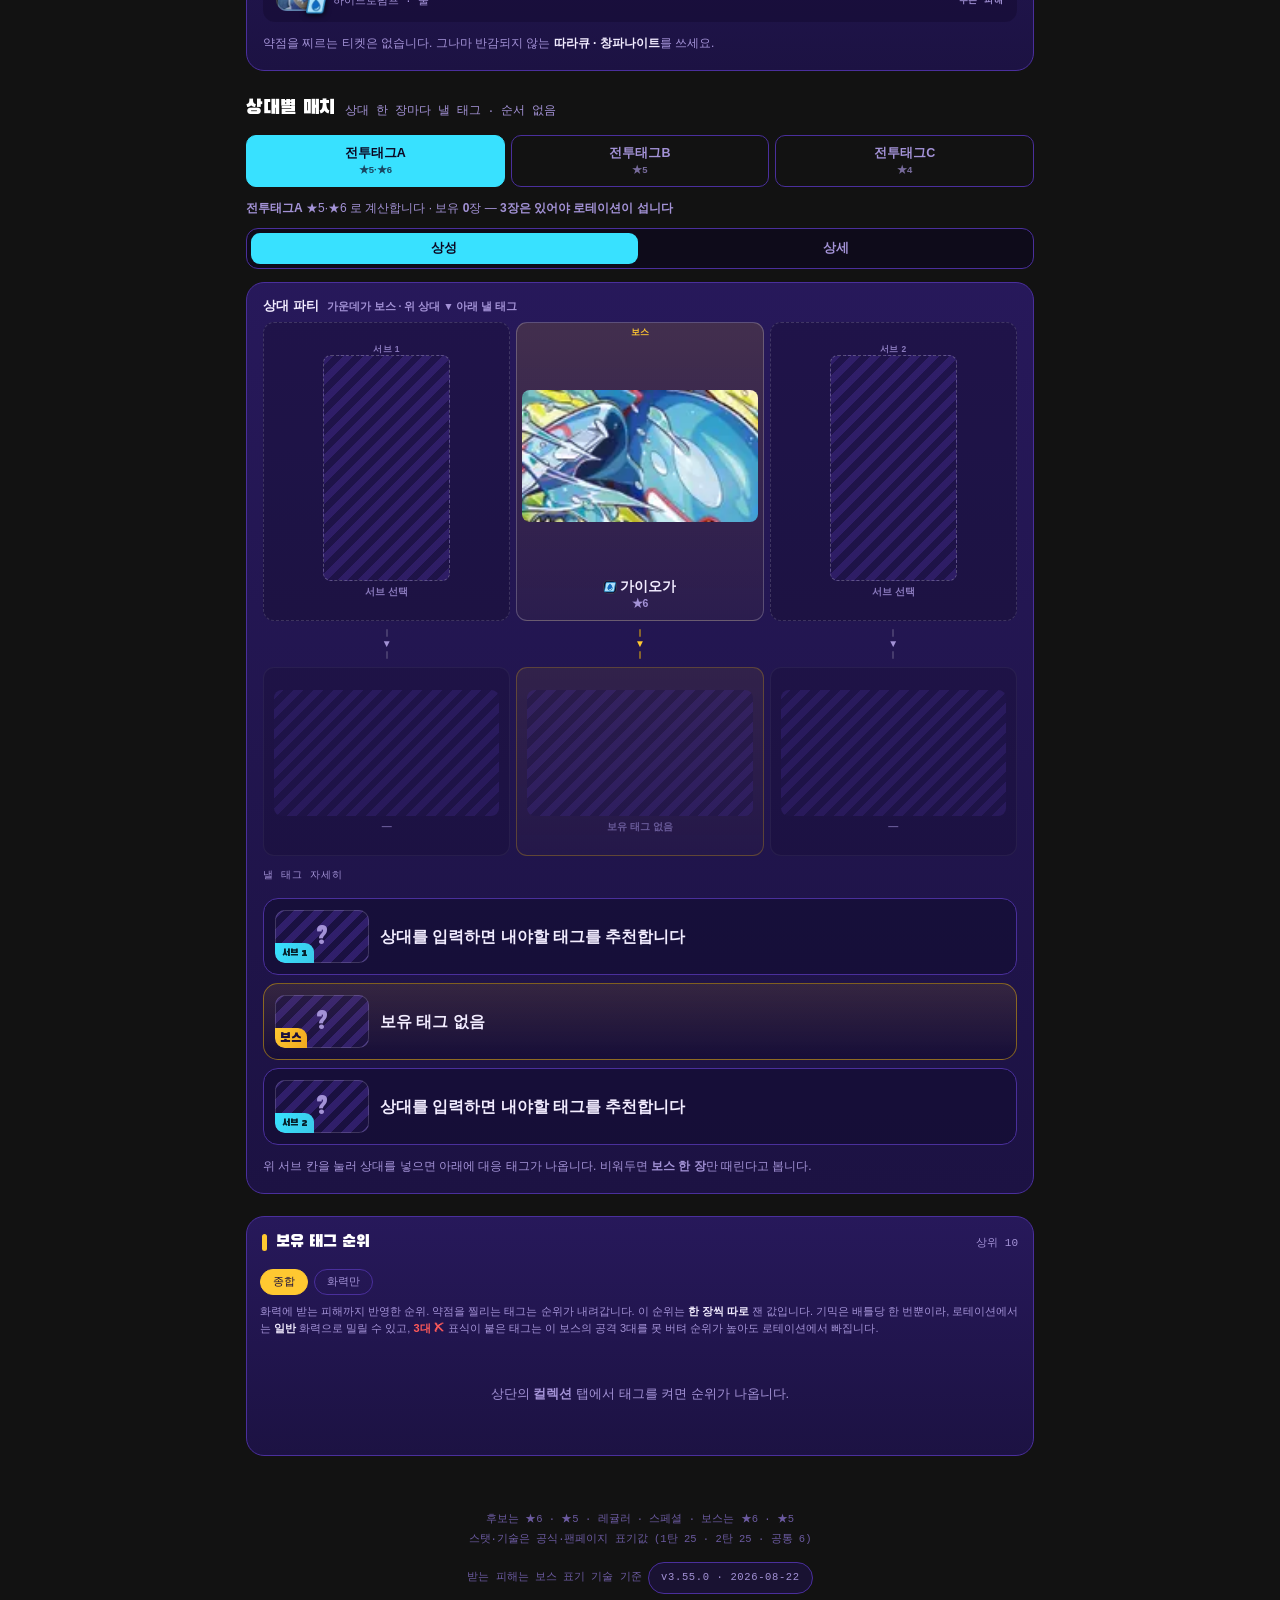
==== commit 1de9a280: "chore: 나머지 소스 9개에도 구획 표시를 넣는다 (소스 10개 · 142구획) 마크업 603줄과 hist.js 534줄은 표시가 통째로 없었고 render.js 는 754줄에" ====
--- a/docs/index.html
+++ b/docs/index.html
@@ -1,5 +1,6 @@
 <!DOCTYPE html>
 <html lang="ko">
+<!-- ══ 머리 — meta · 광고 · 파비콘 · 폰트 ──── -->
 <head>
 <meta charset="utf-8">
 <meta name="viewport" content="width=device-width, initial-scale=1, viewport-fit=cover">
@@ -7,7 +8,7 @@
 <meta name="description" content="포켓몬 태그스타 스타더스트 1탄·2탄 ★6·★5 보스 공략. 보유 태그로 3턴 로테이션과 서포트 티켓을 추천합니다.">
 <meta name="theme-color" content="#120B2E">
 <meta name="color-scheme" content="dark">
-<meta name="version" content="3.54.0">
+<meta name="version" content="3.55.0">
 <meta http-equiv="Cache-Control" content="no-cache, must-revalidate">
 <meta http-equiv="Pragma" content="no-cache">
 <meta name="apple-mobile-web-app-capable" content="yes">
@@ -988,6 +989,7 @@
 @media (prefers-reduced-motion:reduce){*{transition:none!important;animation:none!important}.chip:hover::after{transform:translateX(-120%)}}
 </style>
 </head>
+<!-- ══ 본문 시작 — 베젤 · 히어로 · 사용법 ──── -->
 <body>
 <div class="bezel" aria-hidden="true"></div>
 <div class="bezel-in" aria-hidden="true"></div>
@@ -1020,6 +1022,7 @@
   <button id="vX" aria-pressed="false">설정</button>
 </div>
 
+<!-- ══ 플레이 뷰 ──── -->
 <div id="viewBattle" data-d="0">
   <!-- 플레이 기록 (v3.35.0 · 잭 지정) — 게임 진행 순서대로 끼운다.
        선물은 판 시작에 제일 먼저 받으므로 맨 위, 겟 결과와 저장은 배틀이 끝난 뒤라 매치 아래.
@@ -1038,6 +1041,7 @@
       </div>
     </div>
   </section>
+<!-- ══ 플레이 ① 트레이너 ID ──── -->
   <section id="sTID">
     <div class="sec-head"><h2>트레이너 ID</h2><span class="hint">게임 시작 때 스캔</span>
       <button class="mini" id="qrFileLab">사진에서 등록</button>
@@ -1052,6 +1056,7 @@
     </div>
   </section>
 
+<!-- ══ 플레이 ② 배틀 모드 ──── -->
   <section id="sMode">
     <div class="sec-head"><h2>배틀 모드</h2><span class="hint">시작할 때 랜덤으로 정해집니다</span></div>
     <div class="modesw" role="group" aria-label="배틀 모드">
@@ -1062,6 +1067,7 @@
     <p class="tab-note" id="modeNote"></p>
   </section>
 
+<!-- ══ 플레이 ③ 보스 선택 ──── -->
   <section id="sBoss">
     <div class="sec-head"><h2>보스 선택</h2><span class="hint" id="bossHint"></span></div>
     <div class="setsw" role="group" aria-label="탄 선택" id="bossSetSw">
@@ -1076,12 +1082,14 @@
     <div class="boss-grid" id="bossGrid"></div>
   </section>
 
+<!-- ══ 플레이 ④ 서포트 티켓 ──── -->
   <section id="sSup">
     <div class="sec-head"><h2>서포트 티켓</h2><span class="hint">배틀 중 나타나 도와줍니다</span></div>
     <div class="card"><div class="sup" id="sup"></div>
       <p class="tab-note" id="supNote"></p></div>
   </section>
 
+<!-- ══ 플레이 ⑤ 추천 로테이션 · 상대별 매치 ──── -->
   <section id="sRot">
     <div class="sec-head"><h2 id="rotH2">추천 로테이션</h2><span class="hint" id="rotHint">보유 태그 기준 · 탄 무관</span></div>
     <!-- 어느 전투 태그 세트로 뛰는지. 컬렉션의 분류 스위치와 **같은 상태**(`tagClass`)를 쓴다 —
@@ -1132,6 +1140,7 @@
     </div>
   </section>
 
+<!-- ══ 플레이 ⑥ 보유 태그 순위 ──── -->
   <section id="sRank">
     <details id="rankBox" open>
       <summary><span class="band" style="background:var(--star)"></span>보유 태그 순위
@@ -1146,6 +1155,7 @@
   </section>
 </div>
 
+<!-- ══ 설정 뷰 ① 상대 탄 · 룰렛 보정 ──── -->
 <div id="viewChance" hidden>
   <section>
     <div class="sec-head"><h2>상대 태그 탄</h2>
@@ -1215,6 +1225,7 @@
     <div class="sec-head"><h2>플레이 기록</h2>
       <span class="hint">플레이 화면에서 판을 바로 남깁니다 · <b>기본 꺼짐</b></span></div>
     <div class="card">
+<!-- ══ 설정 뷰 ② 플레이 기록 · 트레이너 ID ──── -->
       <div class="setsw" role="group" aria-label="플레이 기록 사용" id="playRecSw">
         <button data-pr="0" aria-pressed="true">끄기</button>
         <button data-pr="1" aria-pressed="false">켜기</button>
@@ -1260,6 +1271,7 @@
   </section>
   <!-- 개인정보·쿠키 (v3.13.0 · 잭 지정). 애드센스와 GA4 가 쿠키를 쓰므로 밝혀 둔다.
        ⚠ **측정 ID 를 바꾸거나 집계를 끄면 이 글도 함께 고칠 것** — 안 맞으면 안 적느니만 못하다. -->
+<!-- ══ 설정 뷰 ③ 개인정보 · 처음 상태로 초기화 ──── -->
   <section id="sPriv">
     <div class="sec-head"><h2>개인정보 안내</h2><span class="hint">무엇을 어디에 저장하는지 · 쿠키 사용</span></div>
     <div class="card priv">
@@ -1309,6 +1321,7 @@
      저장은 이 브라우저(localStorage)에만 하고 wipe() 대상에서 **일부러 뺐다** —
      현장 데이터는 보정값과 달리 다시 만들 수 없어서, 전체 초기화에 딸려 지워지면 안 된다.
      지우는 길은 이 화면의 «기록 전체 삭제» 하나뿐이다. -->
+<!-- ══ 기록 뷰 ──── -->
 <div id="viewHist" hidden>
   <section>
     <div class="sec-head"><h2>전투 입력</h2><span class="hint">칸을 눌러 태그를 고르세요 · L 과 R 은 따로 적어 두었다가 오갈 수 있습니다</span></div>
@@ -1383,6 +1396,7 @@
 
 </div>
 
+<!-- ══ 컬렉션 뷰 ──── -->
 <div id="viewCollection" hidden>
   <section>
     <div class="sec-head"><h2>컬렉션</h2><span class="hint" id="ownHint"></span>
@@ -1440,6 +1454,7 @@
        data-full-width-responsive="true"></ins>
 </div>
 
+<!-- ══ 푸터 · 갱신 알림 · 하단 dock ──── -->
 <footer>
 후보는 ★6 · ★5 · 레귤러 · 스페셜 · 보스는 ★6 · ★5<br>
   스탯·기술은 공식·팬페이지 표기값 (1탄 25 · 2탄 25 · 공통 6)<br>
@@ -1476,6 +1491,7 @@
      칸을 탭할 때마다 **미출현 → 출현 → 포획** 으로 돌고, ID 마다 따로 저장된다.
      교환 이벤트의 «미보유 우대» 가설을 재려면 «이 ID 가 무엇을 가졌나» 를 알아야 한다.
      ⚠ **뷰 밖 최상위에 둘 것** (v3.35.1 교훈 — 뷰 안에 두면 다른 화면에서 안 보인다). -->
+<!-- ══ 모달 — 트레이너 도감 · 기록 · 서브 픽커 · QR ──── -->
 <div class="pickmodal" id="tdxModal" hidden>
   <div class="pickbox" role="dialog" aria-modal="true" aria-labelledby="tdxHead">
     <div class="pickhead">
@@ -1725,6 +1741,7 @@
    처음엔 스크롤 화면에서 앞뒷면이 어긋난 3건을 뺐다가, 재촬영본으로 채웠다 (전 14장 완비).
    ★4 는 2026-08-12 카드 뒷면 화면으로 재검증했다 — 17장 중 15장 완전 일치,
    **가로막구리 공격 77→71 · 에이스번 공격 83→88 정정** (카드 뒷면을 정본으로). */
+/* ══ 1탄 ★3 · ★2 (상대 서브용) ──── */
 const LOW3=[
  ['나로테',        '1-1-027',['풀'],           84,103, 72, 57, 55, 57, 74,[['매지컬리프','풀','특수']]],
  ['악뜨거',        '1-1-029',['불꽃'],         84,120, 51, 70, 80, 53, 46,[['불태우기','불꽃','특수']]],
@@ -1761,6 +1778,7 @@
    **도감 번호가 전부 일치했다** — 26·27·28·34·37·40·41·42·43·44·46·49·51·56·62·64·69 로
    `DEXORD['2']` 의 추론 자리와 어긋남이 없다. 추론이던 26·37·43·69 네 자리가 실측으로 확정됐다.
    기술 물리/특수는 1탄과 같은 규칙(본가 분류)을 따른다. 위력은 미상(기본 100). */
+/* ══ 2탄 ★4 · ★3 · ★2 (상대 서브용) ──── */
 const LOW4_2=[
  ['마스카나',    '1-2-026',['풀','악'],        92,103, 86, 56, 64, 56, 96,[['깜짝베기','악','물리']]],
  ['라우드본',    '1-2-027',['불꽃','고스트'],  92,123, 60, 79, 86, 60, 53,[['병상첨병','고스트','특수']]],
@@ -1823,6 +1841,7 @@
  ['랄토스',          '1-2-067',['에스퍼','페어리'],32, 49, 17, 17, 29, 22, 25,[['차밍보이스','페어리','특수']]]
 ];
 // 상대 서브 선택용 목록 — POOL 과 같은 모양이라 eff()·evalMove 등을 그대로 쓸 수 있다.
+/* ══ SUBS 합치기 · POOL · BOSSES ──── */
 const mkSub=(r,s='1')=>([n,code,t,e,hp,a,d,sa,sd,sp,mv])=>({
   s,r,n,code,t,cls:'스타',e,hp,a,d,sa,sd,sp,
   mv:mv.map(([mn,mt,mk])=>({n:mn,t:mt,k:mk,tagx:undefined})),g:null,
@@ -1847,6 +1866,7 @@
    스페셜(S)은 아직 보스로 본 적이 없어 넣지 않았다. */
 const BOSSES=POOL.filter(p=>p.r==='6'||p.r==='5'||p.r==='R');
 
+/* ══ 기믹 · 타입 아이콘 (아직 base64) ──── */
 const GIMICON={
 "메가진화":"[base64]/ZFZOmen4F9QUROvTTSsrbi1YSKrgguJo+fl3+XsOJP8dyn/n8v+R/H8q7wNqf2lkfSbGmLI+BhVNM1Gf/IBS4ud8FfZ5eIFkjojnlHQO1uTsgLRCOVuRhQm1YI7D8xFPySxz+FY/9wTXHkKjq3uINuTVBK4orLQ6rKXTWoGCKxGAk8PqHnV4groeBVZQOCCsBQAAEBwAnQEqMAAwAD4xFIdCoiEMdmcAEAGCWwAnTKEcDeT/jT+M3yCUr+k/d3dQiNdkv5v7o/fN6gPuO9RX9QOuJ5mP2X/WDsQeeZ1CHoO+WL7Jn7h/sB7VuAn7ccU3K36C/OP2Y4z7Lz7Nww++/JJ9z2W3fSv9Pxo/Uf0Lfzr/VfzXk9Jkf9E/2/3M/GJ/efcV7Zfmn/d+4F/HP5t/l/7h+63+O///1edR/+vgdw+q/X/jbZ3xfOnGqKxwPAvx54ZFcUijktKS0aJoNZQOe0yXztE2d8dUYeFaD9yMs08or6IRyj4BjGQuxkAA/hYIzRE4P/PkuY7OZnLx17E4CQrijv4bZybMTOXKONvUtM4qAdCjYXYgHHP5+IcuqEVk9gUavG+7kudTbKr/zHGhvPD74yuA3JBvTospB/hcGVA+5Nxh3696VITI1D0WHfNJ21tv/514SfNJtHE/k2G/lpaXW7CPBtrxk5d/B62rC1l+MMK2a9k9kvbnjyDRC4RHaf2tcy2WTEomLP2t+u0zD5Q2SgxNj1okIfz2fDZJ8xNhl6wACRVwfTEeQjY4PZDcvmnh9H//KQ8sB2wPuf/Rcb1TihzpAhOypk0u1kG5v7yjX96ZxQ66urv6b9wpcT6cQJZGtPwvE8sOkv88UBtZXcm7flEx0DGySfrj6FhtcPqez9r/JPgp5vf+duUhJjVB1V9FNpuU58qMLl+JDshu/sjJTDichqAbr9/uf74+0wWtcBqox3wR5zDujcbe8or5fa8NpVWQNqk7M0N+/M5Ry5z5Rvs6WlcEwkLkR7z4pifFN1eIhh+GlGJjLzhDPOY+bz0mi/WpgLcAlc98P4nJajJ9qW5f/T/708LH7MaiWaSZeD2Tlz0YK0ULJ/AIclep6y5/pNWMyg/wX3bdBHj8kxag0xyWBWgOQzFTwz8Rv2bvCnNXLE9ckMznfEZl2h6xG6JBwgl8j6a/hZBUxRESHb2GC7tmeCvlnwRxzX80wVe+0e2/LXnJf/oQcMvxhv08l88i5SBSUqpiMcWURB/Aa4exJD+A5CWQ8hjc6l/VT3qBGD5fqDswHC75msUB4jfdWXkZ0pd8Od50S1a0R5e25YiNfelSy7jH8pRSuAUN+VFt6Jyy4aTspD0TtTCJpXXFRY03tKvV+eH/H+0zqqp9A9kYptg1XFwqrNaxkSs1rZ5DESVpmXCEhIrnWHHviWfCm47MGgHMqEXIw9Wm/siNRUT1RDsxavsVY7XyRmyXwFOgIX7IoJTbcZdiiNdSCs8s71HrIU56V0k+sgOyFHRh2EOIvy09BmFi4Kz9rJ38+HHyWX67iaXoKC3k5oVojBesb0byfoY/xBZY5Ge279ilfpqog/9avzD01Kqr7q6RzRyP+lyeDy5KeESYc7EyQN/zSfw3g5Qzc3yVBqMvbTz0hPZriwozFaRwpdKf0qY5zpm66JP2qlc2RJ4991ivSvxbaiQ89wxvoXyhIf+TAM/WZ6A6eMfkZfjyenrmTYNQdpfnO4J6yn+Yx4n/SiIwmeZccTu75hUVHhB53koee8s0sG4pbeKTdj/eXy87Z8IJATlaNOcX4A4YlzUASpv1pT0BvYnTuo8X/5VZuvvfVJ0cMaxQKp9wFj86lb/vYfP7/Q3zOVvYcYQZ5T/PKDKT6ojiBpurilvVl5UcxFtGOdJC/KqLDnpmWF8LxIZnZELu7sffA+Qm1XZxR0YPfb39OlJXyrqvQeuF9Pp3scVWW9yNik+7QGQMUxQfw5CHd42fIGTIopjB8P8gb7t/IzNtrFG0j3r/hr6Du4sRiuRdEHho+/t9eHi4nvJC5Mc+9JKYszp9M/L5eM4qfHp3aCmGLUfKpFVL39oZSxC8760TtWKoAXfzuGNCcFAId0m5hHnyN1BHgwDEvAtQw5WOCX/+9o/bRGqJDtBDwcQ5vpQqEQAA",
 "Z기술":"UklGRhAEAABXRUJQVlA4WAoAAAAQAAAALwAALwAAQUxQSFwBAAABgFtbe9vmY9YGzlWqlQfiYaUd8gIqtURaQqVj6Rk0AAUC5OdIQL9jGREM3DZS1OweM7TzBtQSA1f95oaaH9DcNPtXQAxH/Agn6Y5WdukJIh+OLG5ZGVPV6ONV3C7gghdj9kSqilYqRT7NEHu23sCQLAydMAU5RMPSQoxpSjpTGo4R1irAhJoHoTlBUL8H8+owVTlrdvACDB3O5nSyIYIPzY8mNBTAcPL5/bOkCCXxThQvlZTUMo6QYM6CQhScIwlvttpIyejtTYgB9xRjzwH8zCg5KZP5Pa0piNa9C8qKFxuWkiq5oThavv93KL/5jhWfhb9DzUvx77wn/h815f9TeR+Q9xl5HxP3SXEflvd5+RwRzynpHLTk7IQ8YLIiJwjtOZ7T9YMxmrk9x+H5SJakcviGlSKXCXzPtQ6h0fV1iDbk7QKuRDhKM1rJ0iNEzi0G0G3V11GtLmx1FABWUDggjgIAAJANAJ0BKjAAMAA+MRaGQqIhDHcygBABglqAJ0zXvoPw/JS+++nDm/kDeW+YDzuvQf5zPUAbw8v4prqA7+cf5zoIc3KoH5QAu0IdxUkU+91bdE2+hA04VgDdPBNBFk3PKeVcwalCbF1hPUzpslFn3JrAk8t1AAD+/Z5znOFrVgYCvKzzSu+jDwhHlN30GXx6nQPKjrTBn18xy7CJ/wDP+2PLMzvWPswledXQ+mEsJ03Y8OMI9tozr8GfJSrz8MBjSaeB1VK8P2K/4vwmL4fxn9TY5F6FP9HR7ddRweAOscIhzQy3zvGcuxBAgYi5ah/o/6Ag/fIfoNP/O3Dfz79f+OQPTWMGlQMLfKUrtuD42pI18WETWjX2RYJVqLNA1bCjvoOUbmiyIW/hU2ElnVmeFUbhObnRvDghkiwjuDx9bzfDIl3t99zBmBXRk/sU2+r0JxDprBYBOo016tMcBk08FS2XbNLYb/quuxwGbYu3z/PmpDKtQj5jyblhBNiJQvsZAnHof4kIkXdDVtGQrdy7biChtPukHDfWrHKGLfZnvFstmLufphhwzW3crf0Zhf5CFFnHVbUcLbfrFxfThvLL/OX/xhEzbz1c95qCk/bLqUkSkzLFzJAbFcmSJ8iCsPDIK0R4l7H8WJRY0q9WtKSA/P/VfCQiYiz567RvBUZ63f5j7VgslOxt9srIQojeKEw4YO+iSSUezeHvpjFfGICNUJHzE9cqMnXd+nyjv44C6HWf5KvYWNrYdFm6K53hi0okTOUY65bpZyUw9M7NgHOvdyMFfntkBJXdU49J174AX7+o82gP7GY4MMmkEiEiD5+3avYgHsFKJsxfsmiObz6a/f0miXC1s7V3fs7ZdQQAAA==",
@@ -1929,7 +1949,7 @@
 /* 아트 키는 «탄-성급-이름» 이다 (v1.76.0). 같은 포켓몬이라도 **성급마다 그림이 다르다** —
    키에 성급이 없던 시절엔 1탄 고릴타 ★5·★4 가 같은 그림을 썼다. 성급을 빼지 말 것. */
 /* 고정 자산 — 폰트·로고·트레이너 카드. v3.52.0 에 HTML 밖으로 뺐다 (base64 53.8KB).
-   `src/index.html` 이 `asset/<이름>?v=3.54.0` 로 **정적으로** 참조하고, 이 목록은
+   `src/index.html` 이 `asset/<이름>?v=3.55.0` 로 **정적으로** 참조하고, 이 목록은
    서비스워커에 «미리 담아 둘 것» 을 알리는 데만 쓴다 (`src/boot.js` 의 warm).
    ⚠ 아트와 같은 위험이 있다 — 목록과 파일이 어긋나도 화면이 안 죽는다.
      `dev/sync.js` 가 1:1 로 대조하고, 마크업이 실제로 참조하는지까지 본다. */
@@ -1944,7 +1964,7 @@
 const tagArt=b=>TAGSET.has(b.s+'-'+b.r+'-'+b.n)?b.s+'-'+b.r+'-'+b.n:null;
 
 const RANK_N=10;          // 순위에 보여줄 개수
-const VERSION='3.54.0';
+const VERSION='3.55.0';
 const BUILT='2026-08-22';
 
 /* ══ 자산을 CSS 로 한 번만 심는다 (DOM 에 base64 중복 방지) ══ */
@@ -2083,6 +2103,7 @@
    **하이스코어는 «상대보다 낮은 등급으로 이기면 보너스»** 로 알려져 있다 (미확인) —
    B 의 추천 기준은 «화력» 이 아니라 «이길 수 있는 가장 낮은 등급» 이 되어야 한다.
    그 규칙을 넣기 전에 실측으로 보너스 폭을 확인할 것. */
+/* ══ 전투 태그 분류 A · B · C ──── */
 let tagClass='A';
 const CLASSES={
   A:{label:'전투태그A', sub:'★5·★6', ranks:['6','5','R','S']},
@@ -2116,6 +2137,7 @@
   /* Bag 은 Map 이라 그냥 펼치면 [id,장수] 쌍이 나온다. **`ids()` 를 쓸 것** —
      `[...bag]` 로 돌리면 id 가 배열이라 아무것도 안 걸러진다 (v3.2.0 에서 당했다). */
   bag.ids().forEach(id=>{ if(!ok.has(id)) bag.delete(id); }); return bag; };
+/* ══ 화면 상태 — 안내 · 표시 단계 · 정렬 · 다이맥스 ──── */
 let guideHidden=false;
 let detail=0;
 let rankSort='score';
@@ -2132,6 +2154,7 @@
    ⚠ **이 스위치는 «상대 후보(FOEPOOL)» 에만 건다. 내 쪽에는 절대 걸지 말 것** (잭 확인) —
    기계에서 1탄이 내려가도 **내가 가진 1탄 태그는 계속 쓸 수 있다.**
    `owned` · `POOL` · 컬렉션 · 로테이션 · BEST-A25 에 `foeOn` 을 끼워 넣지 말 것. */
+/* ══ 상대 탄 · 수집 · 트레이너 ID ──── */
 let foeSets={'1':true,'2':true};
 const foeOn=c=> c.s==='공통' || foeSets[c.s]!==false;
 let colTab='battle';           // 컬렉션 서브탭: battle | dex
@@ -2149,6 +2172,7 @@
 let myqr=null;                 // 지금 고른 칸의 QR 이미지 (기존 코드가 쓰는 이름 · 파생값)
 let dexCalcBusy=false;         // 계산 중에는 owned 를 임시로 쓴다. 클릭을 막을 것
 
+/* ══ 저장 키 · 저장 위치(backend) ──── */
 const KEY='tagstar:owned';
 // 사용자 QR 은 따로 저장한다. 본 저장값은 태그를 켤 때마다 다시 쓰이므로
 // 여기에 이미지를 섞으면 매번 수십 KB 를 재기록하게 된다.
@@ -2164,6 +2188,7 @@
    옛 저장(`owned` 하나)은 **분류마다 받는 성급만 골라 양쪽에 나눠 넣는다** —
    ★6 은 A 로, ★4 는 B 로, ★5·레귤러·스페셜은 양쪽에. 지우는 것보다 덜 놀랍고
    틀렸으면 화면에서 끄면 된다. **이관 코드를 지우지 말 것** — 옛 저장이 남아 있다. */
+/* ══ 불러오기 ──── */
 function loadOwned(saved,arr){
   const pick=(list,cl)=>trimClass(toBag((list||[]).filter(x=>{
     const id=Array.isArray(x)?x[0]:x; return MYBY.has(id)})), cl);
@@ -2229,6 +2254,7 @@
   seedSandbox();
   dexPrune();
 }
+/* ══ 저장하기 — 실패를 드러낸다 ──── */
 let sT;
 /* ⚠⚠ 저장이 «조용히» 실패하던 구멍을 막는다 (v3.48.3 · 잭 지적 «플레이 기록이 안 남는다»).
    `savePayload()` 가 try 밖이라, 값 하나가 상해 예외가 나면 saveWrite 가 거부되는데
@@ -2289,6 +2315,7 @@
 // 공격 찬스 보너스는 공격력에 가산 (조절 가능)
 // 넷 다 매판 달라지는 값의 기대값이다. 일반·메가진화·다이맥스는 룰렛,
 // Z기술은 룰렛이 아니라 플레이어의 기술 입력을 기계가 판정해 매번 다르게 준다.
+/* ══ 찬스 보너스 — 룰렛·판정 기대값 ──── */
 const CHANCE_DEFAULTS={'일반':30,'메가진화':45,'다이맥스':30,'Z기술':70};
 let chance={...CHANCE_DEFAULTS};
 // 메가진화는 기술 자체에 tagx 가 붙지 않는다. 카드 기믹이라서 두 번째 인자로 받는다.
@@ -2310,6 +2337,7 @@
   const mult=Math.max(...card.t.map(x=>eff(x,boss.t)));
   return {v:mult*RARITY[card.r].bonus,mult,ratio:null,move:null,pw:null,bonus:null,raw:null,atk:null,def:null,dmg:null};
 }
+/* ══ 받는 피해 · 생존 판정 ──── */
 const incoming=(card,boss)=>Math.max(...boss.mv.map(m=>eff(m.t,card.t)));
 const DW={0:1.5,.25:1.35,.5:1.2,1:1,2:.85,4:.7};
 
@@ -2357,6 +2385,7 @@
    그래서 1.15 를 2.0 으로 바꾸면 **이중으로 세어 과소평가**하게 된다. **바꾸지 말 것.**
    ⚠ 파트너가 세거나 약하면 이 가정이 흔들린다 — 이번 판만 해도 파트너 몫이 1턴 100% · 2턴 64% 였다.
    파트너 화력을 직접 넣게 되면 그때 hp 를 2.0 으로 올리고 파트너 피해를 빼야 한다. */
+/* ══ 배틀 모드 · 게임기 버전 ──── */
 const MODES={
   '지역'  :{n:'지역배틀',        hp:1,    note:'상대 3장 중 <b>보스 1장</b>만 잡으면 승리. 아래 <b>상대 파티</b>에 서브 2장을 넣으면 생존 판정에 반영됩니다.'},
   '다맥'  :{n:'다이맥스 포켓몬', hp:1,    note:'보스 1마리만 나오는 모드. <b>실측 표본이 없어</b> 카드 스탯 그대로 계산합니다. 지역배틀 판이어도, 보스만 노린 계산을 보려면 이 모드로 두세요.'},
@@ -2372,6 +2401,7 @@
 /* 지역배틀 상대 파티 — [왼쪽 서브, 오른쪽 서브]. 가운데(대상)는 `bossId` 가 맡는다.
    순서는 계산에 쓰지 않는다 (잭 확인 — 파티 구성일 뿐 턴 순서가 아니다).
    지역배틀에서만 쓰며 비워둘 수 있다. */
+/* ══ 상대 파티 · 후보 풀 (FOEPOOL · MYPOOL · 분류) ──── */
 let foes=[null,null];
 /* 상대 서브로 고를 수 있는 후보. **★6 까지 전 성급이 서브로 나온다** (2026-08-13 잭 실측 —
    ★5 는 흔하고 ★6 은 드물다). ★5·★6 은 `SUBS` 가 아니라 `POOL` 에 있으므로 합쳐 둔다.
@@ -2405,6 +2435,7 @@
 const modeHp=boss=>boss.hp*(MODES[mode]?.hp??1);
 
 // 2턴에 끝낼 수 있다고 볼 기준. 빗나가면 3턴째를 맞으므로 여유를 둔다.
+/* ══ 카드 평가 · 순위 ──── */
 const KO_SAFE=1.15;
 const koIn2=(dmg,boss)=>dmg*KHP >= modeHp(boss)*KO_SAFE;
 function evalCard(card,boss,banGim){
@@ -2418,6 +2449,7 @@
   .map(c=>evalCard(c,boss,banGim)).filter(Boolean).sort((a,b)=>b.s-a.s||b.mult-a.mult);
 
 // 한 장을 특정 기술로 썼을 때의 평가
+/* ══ 기술 평가 — 기믹 포함 ──── */
 function evalMove(card,boss,m,megaOn){
   const M=megaOn?megaOf(card):null;
   const mult=eff(m.t,boss.t);
@@ -2461,6 +2493,7 @@
 
    되돌리지 말 것 — v1.39 까지 «자기 턴에만 맞는다», v1.41 까지 «세 칸이 한 번씩 공격»
    으로 봤는데 둘 다 틀렸다. */
+/* ══ 3턴 로테이션 완전탐색 ──── */
 function buildSeq(boss){
   const all=classPool().filter(p=>owned.has(p.id)&&p.id!==boss.id);
   if(!all.length) return [];
@@ -2607,6 +2640,7 @@
 }
 
 /* 상태바·베젤이 콘텐츠 위에 겹치므로 그만큼 위를 비워 두고 멈춘다 */
+/* ══ 스크롤 · 하단 dock ──── */
 function topInset(){
   try{
     const bz=parseFloat(getComputedStyle(document.documentElement).getPropertyValue('--bz'))||0;
@@ -2633,6 +2667,7 @@
 
    기믹(메가·Z·다이맥스)은 배틀당 1회뿐이라 **서브에는 쓰지 않는다** — 대상에 남겨야 한다.
    같은 값이면 **대상 화력이 낮은 태그**를 고른다. 센 카드를 서브에 소모하지 않기 위해서다. */
+/* ══ 여파(splash) 계산 ──── */
 const foeHitOne=(c,f)=>Math.max(0,...f.mv.map(m=>bossHit(c,f,m)));   // 그 장에게 한 대 맞을 때 비율
 /* **여파** — 활성인 상대를 때리면 **대기 중인 보스와 다른 서브도 맞는다** (2026-08-14 잭 관찰).
 
@@ -2675,6 +2710,7 @@
    (그 카드의 방어·특방과 그 카드에 대한 상성). 그대로 따른다.
    ⚠ 다른 서브가 그 시점에 살아 있는지는 **순서를 알아야** 아는데 이 화면은 «순서 없음» 이다 —
    **가장 이른 턴(둘 다 살아 있음)을 가정한다.** 실제로는 이보다 작을 수 있다. */
+/* ══ 상대별 매치 — 후보 뽑기 · 세 열 배정 ──── */
 function foeCands(foe,boss,isBoss,waiters){
   const mine=classPool().filter(p=>owned.has(p.id)&&p.id!==boss.id);
   if(!mine.length||!foe) return [];
@@ -2769,6 +2805,7 @@
 }
 
 /* 상대 파티 3슬롯. 가운데는 보스 선택과 연동되고, 양옆만 여기서 고른다. */
+/* ══ 서브 픽커 상태 · 초성 검색 ──── */
 let foePickAt=-1, foeRank='5', foeSet='1';
 /* foeChain — 둘 다 빈 상태에서 열었나. 켜져 있으면 한 장 고른 뒤 남은 칸으로 넘어간다 */
 let foeChain=false;
@@ -2788,6 +2825,7 @@
 };
 /* 지역배틀 출력은 «턴 순서»가 아니라 «상대 한 장마다 무엇을 낼지»다 (잭 지적).
    순서가 없으므로 «로테이션 1·2·3» 처럼 번호를 매기면 턴으로 오해된다. 명칭을 모드별로 가른다. */
+/* ══ 상대별 매치 렌더 (renderFoes 가 240줄이다) ──── */
 function renderRotTitle(){
   const local = mode==='지역';
   const h2=document.getElementById('rotH2'), hint=document.getElementById('rotHint'),
@@ -2815,6 +2853,7 @@
 
   /* 위 줄 = 상대 3장(서브·대상·서브), 아래 줄 = 그에 매칭되는 내 태그 3장.
      한 그리드에 6칸을 넣어야 열이 정확히 맞는다. */
+  /* ══ 매치 ① 세 열 정의 · 상대 칸 그리기 ──── */
   const cols=[0,'B',1];
   const foeOf=at=> at==='B' ? boss : (foes[at]&&SUBBY.get(foes[at]));
 
@@ -2855,6 +2894,7 @@
   };
   /* 세 열을 **한꺼번에** 푼다. 열마다 따로 풀면 같은 카드가 두 칸에 앉는다 (v1.99.0).
      세로 칸과 가로 슬롯이 같은 결과를 나눠 쓰므로 계산은 한 번뿐이다. */
+  /* ══ 매치 ② 내 태그 칸 배정 (assignPlans) ──── */
   const assigned = assignPlans(cols, foeOf, boss);
   const plan=(at)=> assigned[cols.indexOf(at)] || null;
 
@@ -2942,6 +2982,7 @@
   };
 
   wrap.className='fl-grid';
+  /* ══ 매치 ③ 그리드 그리기 — 위 3칸 · 연결선 · 아래 3칸 ──── */
   wrap.innerHTML = cols.map(foeCell).join('')
     + cols.map(at=>`<div class="fl-link${at==='B'?' mid':''}">▼</div>`).join('')
     + cols.map(meCell).join('');
@@ -2963,6 +3004,7 @@
       renderFoes();
     });
   });
+  /* ══ 매치 ④ 서브 픽커 모달 ──── */
   const pick=document.getElementById('foeModal');
   pick.hidden = foePickAt<0;
   if(foePickAt>=0){
@@ -3038,6 +3080,7 @@
    맞춘 추천이 새 보스 화면에 그대로 떠서 **틀린 답을 맞는 답처럼 보여 준다.**
    **같은 보스를 다시 눌렀을 때는 건드리지 않는다** — 그건 바꾼 게 아니다.
    `foes` 는 저장되므로 비운 뒤 `save()` 를 꼭 부를 것. */
+/* ══ 보스 선택 · 보스 그리드 ──── */
 function setBoss(id){
   if(bossId===id) return false;
   bossId=id; foes=[null,null]; foePickAt=-1; foeChain=false;
@@ -3077,6 +3120,7 @@
     : `${lab} 데이터 없음`;
 }
 
+/* ══ 보스 정보박스 ──── */
 function renderReadout(){
   const ro=document.getElementById('readout');
   /* 지역배틀에서는 이 큰 보스 정보박스를 내지 않는다 (v1.67.0 · 잭 지정).
@@ -3137,6 +3181,7 @@
   </div></div>`;
 }
 
+/* ══ 로테이션 슬롯 카드 ──── */
 function slotHTML(r,i,reuse,boss,spare){
   if(r.rand) return `<div class="slot rand${spare?' spare':''}">
     <div class="head">
@@ -3181,6 +3226,7 @@
   </div>`;
 }
 
+/* ══ 로테이션 렌더 ──── */
 function renderRotation(){
   const box=document.getElementById('rotBox');
   /* 지역배틀에서는 턴별 카드 목록을 통째로 내지 않는다 (v1.72.0 · 잭 지정).
@@ -3288,6 +3334,7 @@
   note.innerHTML = lead ? `${lead} ${gtxt}` : `${surv} ${gtxt}`;
 }
 
+/* ══ 작은 헬퍼 (bat · jo) ──── */
 const bat=w=>{const c=w.charCodeAt(w.length-1);
   return c>=0xAC00&&c<=0xD7A3&&(c-0xAC00)%28!==0};      // 끝 글자에 받침이 있나
 const jo=(w,a,b)=>w+(bat(w)?a:b);                        // jo('거북왕','이','가') → 거북왕이
@@ -3396,6 +3443,7 @@
   if(url.slice(0,15)!=='data:image/webp') url=o.toDataURL('image/png');
   return url;
 }
+/* ══ QR 저장 · 불러오기 ──── */
 function tidSync(){ myqr = (tidBag[tidCur] && tidBag[tidCur].d) || null; }
 async function qrSave(){
   try{
@@ -3424,6 +3472,7 @@
   }
   tidSync();
 }
+/* ══ 트레이너 ID 5칸 ──── */
 function tidCard(){
   const inner = myqr
     ? `<span class="q"><img src="${myqr}" alt="트레이너 ID QR코드"></span>`
@@ -3505,6 +3554,7 @@
   b.addEventListener('click',()=>{ tdxSet=b.dataset.s; renderTidDex(); }));
 
 /* 설정의 5칸 목록 — 별명 고치기 · 등록/교체 · 삭제 */
+/* ══ 트레이너 ID 설정 화면 · 도감 모달 ──── */
 function renderTidSet(){
   const host=document.getElementById('tidSet'); if(!host)return;
   host.innerHTML='';
@@ -3555,6 +3605,7 @@
     box.appendChild(b);
   });
 }
+/* ══ 내 QR 화면 · QR 모달 ──── */
 function renderMyQR(){
   renderTidPick();
   const host=document.getElementById('myqr'); if(!host)return;
@@ -3603,6 +3654,7 @@
 }
 function closeQR(){const m=document.getElementById('qrModal'); if(m) m.hidden=true}
 
+/* ══ 서포트 티켓 ──── */
 function renderSupport(){
   const host=document.getElementById('sup'); if(!host)return;
   const boss=POOL.find(p=>p.id===bossId);
@@ -3636,6 +3688,7 @@
     :          `세 장 다 반감됩니다. 그중 덜 깎이는 ${wrap(bat(raw)?'이':'가')} 낫습니다.`;
 }
 
+/* ══ 보유 태그 순위 ──── */
 function renderRank(){
   const ct=document.getElementById('rankCt');
   if(ct) ct.textContent='상위 '+RANK_N;
@@ -3687,6 +3740,7 @@
    후보가 20장 이하면 계산 없이 전부가 답이다.
    지연 탐욕(lazy greedy)은 쓰지 말 것 — 탈진·기믹 제약 탓에 한계이득 감소가
    성립하지 않아 결과가 7% 나빠진다. 실제로 재봤다. */
+/* ══ 수집 기준 추천-25 (BEST-A25 의 «내가 가진 것만» 판) ──── */
 const DEXBEST_N=25, DEXBEST_SHORT=38;   // 추림 폭은 목표 장수보다 넉넉해야 한다
 /* 고정 BEST-A25 와 **같은 기준을 써야 한다** — 한쪽만 바꾸면 두 추천이 말없이 어긋난다.
    v3.3.0 에 1탄 ★5 를 되돌려 50보스 전체가 됐다 (잭 지정). */
@@ -3735,6 +3789,7 @@
     const b=document.getElementById(id); if(b) b.hidden=!dexBest; });
 }
 
+/* ══ 전투 태그 목록 (roster) ──── */
 function renderRoster(){
   const host=document.getElementById('roster'); host.innerHTML='';
   const inSet=MYPOOL.filter(p=>p.s===rosterSet||p.s==='공통');
@@ -3776,6 +3831,7 @@
 const dexCnt=(r,it)=>dex.cnt(dexKey(rosterSet,r,it.no,it.n));
 function dexToggle(r,it){ const k=dexKey(rosterSet,r,it.no,it.n);
   dex.has(k)?dex.delete(k):dex.setCnt(k,1); }
+/* ══ 수집 탭 렌더 ──── */
 function renderDex(){
   const host=document.getElementById('dexHost'); if(!host)return;
   host.innerHTML='';
@@ -3814,6 +3870,7 @@
   host.dataset.keys=JSON.stringify(rows.map(keyOf));
 }
 /* 분류를 바꿔도 **보유는 그대로다** — 보는 창만 바뀐다. 저장까지 해서 다음에도 그 창으로 연다. */
+/* ══ 전투 분류 스위치 (두 군데를 함께 갱신한다) ──── */
 function setTagClass(v){ tagClass=v; useClass(); save(); renderAll(); }
 function renderTagClass(){
   /* 스위치가 두 군데(컬렉션·매치)다. **둘 다 갱신할 것** — 한쪽만 하면
@@ -3847,6 +3904,7 @@
           + ` 뜨지만 <b>보유는 별개</b>예요 — 한쪽에서 켜도 다른 쪽에 안 켜집니다.`
         : ` 이 분류의 성급은 다른 분류와 겹치지 않습니다.`);
 }
+/* ══ 컬렉션 서브탭 · 뷰 전환 ──── */
 function setColTab(v){
   colTab=v;
   document.getElementById('colBattle').hidden = v!=='battle';
@@ -3895,6 +3953,7 @@
   b.addEventListener('click',()=>{rankSort=b.dataset.sort; save(); renderRank()}));
 document.querySelectorAll('.seg button').forEach(b=>
   b.addEventListener('click',()=>{detail=Number(b.dataset.lv); save(); renderDetail()}));
+/* ══ 버전 표시 · 초기화 · 갱신 감지 ──── */
 const verEl=document.getElementById('ver');
 const VLABEL='v'+VERSION+' · '+BUILT;
 { const v=document.getElementById('ver'); if(v) v.textContent=VLABEL; }
@@ -4014,6 +4073,7 @@
 
 /* 서브 선택 팝업 닫기 (v1.82.0). 바깥·✕·Esc 셋 다 먹는다.
    시트 안쪽 클릭은 막아야 한다 — 안 막으면 성급 단추를 눌러도 팝업이 닫힌다. */
+/* ══ 픽커 닫기 · 사용법 안내 · 프리셋 ──── */
 function closeFoePick(){ if(foePickAt<0) return; foePickAt=-1; foeChain=false; clearFoeQ(); renderFoes(); }
 /* 검색어는 팝업을 여닫을 때마다 비운다. 남겨 두면 다음에 열었을 때
    **엉뚱하게 걸러진 목록**이 떠서 «태그가 사라졌다» 로 보인다. */
@@ -4065,6 +4125,7 @@
    형식은 잭의 신형식(2026-08-19 확립)과 같아, «전체 복사» 결과를 채팅·분석에
    그대로 붙일 수 있다. 저장 키는 HKEY 하나이고 save()/wipe() 와 **무관하다** —
    현장 데이터는 다시 만들 수 없어서 전체 초기화에 딸려 지워지면 안 된다. */
+/* ══ 기록 저장 — localStorage 전용 · wipe 와 무관 ──── */
 const HKEY=KEY+':hist';
 let hist=[];
 try{ const r=localStorage.getItem(HKEY); if(r) hist=JSON.parse(r)||[]; }catch(e){}
@@ -4093,6 +4154,7 @@
    그래서 위치마다 «작성 중» 드래프트를 따로 쥐고, L/R 버튼은 값이 아니라
    **드래프트 전환기**다. 드래프트는 localStorage 에도 적어 두어(HDKEY)
    현장에서 앱이 새로고침돼도 살아남는다. LR 드래프트는 스페셜 전용이다. */
+/* ══ 드래프트 (판 3개) ──── */
 const HDKEY=HKEY+':draft';
 /* src: 'play' = 내가 한 판(플레이 화면에서 가져옴) · 'watch' = 남의 판을 옆에서 본 것(관전).
    기본은 관전이다 — 기록 탭에서 손으로 넣는 판은 대개 남의 판이기 때문이다 (v3.34.0 · 잭 지정). */
@@ -4117,6 +4179,7 @@
 /* 내보낼 때 이름의 **공백을 없앤다** (v3.46.0 · 잭 지정) — «가라르 직구리3» → «가라르직구리3».
    줄이 공백으로 갈리는 형식이라 이름 안의 공백은 자리를 흐트러뜨린다.
    ⚠ 앱 안에 저장된 이름은 그대로 두고 **내보낼 때만** 지운다 — 도감 대조는 원래 이름으로 한다. */
+/* ══ 한 줄 만들기 · 현재 판 렌더 ──── */
 const hFmt=t=> t ? String(t.n).replace(/\s+/g,'')+(t.r||'') : '?';
 function hLine(e){
   const got=e.got?' 겟':'';
@@ -4182,6 +4245,7 @@
   document.querySelectorAll('#playRecSw button').forEach(b=>
     b.setAttribute('aria-pressed', (b.dataset.pr==='1')===playRec));
 }
+/* ══ 목록 렌더 · 빈 판 확인 ──── */
 function renderHList(){
   renderHStat();                     // 목록이 바뀌면 분석도 함께 다시 센다
   const box=document.getElementById('hList'), ct=document.getElementById('hCt'),
@@ -4255,6 +4319,7 @@
 });
 /* 수정 모드 — 목록의 판을 눌러 진입한다. 작성 중이던 L/R 드래프트는 건드리지 않고
    별도 버퍼(hEditBuf)에서 고친다. 취소하면 원래 드래프트 화면으로 돌아온다. */
+/* ══ 수정 진입 · 이탈 ──── */
 function hEditStart(i){
   hEditIdx=i;
   hEditBuf=JSON.parse(JSON.stringify(hist[i]));
@@ -4309,6 +4374,7 @@
 /* 플레이 화면에서 가져오기 (v3.34.0 · 잭 지정) — 내가 플레이할 때는 이미 «플레이» 탭에서
    보스와 서브를 고른 뒤다. 그것을 다시 치지 않도록 그대로 끌어온다.
    선물·겟은 화면에 없는 값이라 건드리지 않는다 (직접 넣는다). 출처는 «플레이» 로 바뀐다. */
+/* ══ 플레이 화면에서 가져오기 · 게임기 버전 ──── */
 function hPullPlay(note){
   const boss=BOSSES.find(x=>x.id===bossId);
   if(!boss){ if(note) note.textContent='플레이 탭에서 보스를 먼저 고르세요.'; return false; }
@@ -4366,6 +4432,7 @@
 
 /* 픽커 — foeModal 과 같은 시트. 초성 검색(foeMatch)을 그대로 쓴다.
    정확히 일치하는 도감 이름이 없으면 «그대로 쓰기» 줄이 성급 후보와 함께 뜬다. */
+/* ══ 픽커 — 태그 고르기 ──── */
 const hQ=document.getElementById('hQ');
 /* 픽커 v3.31.5 — **상대 서브 픽커와 같은 컴포넌트 문법** (잭 지정):
    성급 거르개 한 줄 + 이름만 적힌 foegrid + «이어 고르기»(고르면 남은 칸으로 넘어감)
@@ -4467,6 +4534,7 @@
    쓸 수치만 계산한다. 근거는 CLAUDE.md «건조 구간 진입 감지» · «★6 겟 전략» ·
    «10줄 구조 모델» 절이다. **여기 수치를 새 발견의 근거로 쓰지 말 것** —
    화면은 잭 기계 표본이 아니라 «지금 이 기계» 만 본다. */
+/* ══ 분석 — ★6 판 vs 그 밖 ──── */
 const hIs6=t=>!!t&&t.r==='6';
 function hAnalyze(){
   const n=hist.length;
@@ -4507,6 +4575,7 @@
     six:six.length, six6got:six.filter(e=>e.got).length, got:gotAll.length,
     dry, kinds, slots:slots.length, subs:subs.length, r2, strong, gift6, lastGift6, chain};
 }
+/* ══ 통계 렌더 ──── */
 function renderHStat(){
   const box=document.getElementById('hStat'); if(!box) return;
   const a=hAnalyze();
@@ -4551,6 +4620,7 @@
 /* 내보내기 (v3.38.0 · 잭 지정) — 날짜와 기기 버전은 **바뀔 때만 «# » 헤더 한 줄**로 넣는다.
    판마다 붙이면 줄이 번잡하고, 둘 다 며칠에 한 번 바뀌는 값이라 헤더가 읽기 쉽다.
    시각(ts)·버전(gver)은 저장할 때 이미 자동으로 들어간다 — 손으로 넣는 값이 아니다. */
+/* ══ 내보내기 · 기록 초기화 ──── */
 const hDay=ts=>{const d=new Date(ts); return (d.getMonth()+1)+'/'+d.getDate()};
 const hClock=ts=>{const d=new Date(ts);
   return String(d.getHours()).padStart(2,'0')+':'+String(d.getMinutes()).padStart(2,'0')};
@@ -4598,6 +4668,7 @@
 });
 renderHCur(); renderHList();
 
+/* ══ 남은 렌더 — 표시 단계 · 안내 · 다이맥스 · 메가 · 찬스 ──── */
 function renderDetail(){
   const v=document.getElementById('viewBattle'); if(!v)return;
   v.dataset.d=detail;
@@ -4680,6 +4751,7 @@
    true 로 복원해도 **아무도 다시 그려 주지 않아** 탭이 감춰진 채로 남았다 —
    토글을 누르면 나타나고 새로고침하면 사라지는 증상이 이것이다.
    저장·복원은 처음부터 정상이었다 (저장값 playRec:true 를 잭이 콘솔로 확인). */
+/* ══ renderAll — 전체 갱신 ──── */
 function renderAll(){
   renderTagClass();renderFoeSets();renderBosses();renderFoes();renderReadout();renderRotation();renderSupport();renderRank();renderRoster();renderDex();renderMyQR();renderTidSet();renderBackend();renderChance();renderDmax();renderMega();renderGuide();renderDetail();renderDock();renderHCur();
   document.getElementById('vCct').innerHTML=
@@ -4693,6 +4765,7 @@
       + (tagClass==='B' ? ' — 후보가 ★5 30장뿐이라 21위부터는 보탬이 없습니다'
        : tagClass==='C' ? ' — ★4 는 기술 위력이 대부분 미표기라 순위를 크게 믿지 마세요' : ''); }
 }
+/* ══ 이벤트 바인딩 ──── */
 const pickBoss=()=>{                       // 탄·등급을 바꾸면 그 그룹의 첫 보스로
   const f=bossRank==='R' ? BOSSES.find(b=>b.r==='R')
                          : BOSSES.find(b=>b.s===setView&&b.r===bossRank);
@@ -4746,6 +4819,7 @@
 /* 어디서 막히는지 알 수 있게 단계마다 문구를 남긴다.
    아티팩트 샌드박스에서는 파일 선택창 자체가 안 열릴 수 있다 (alert 이 막히는 것과 같은 이유).
    그 경우 «선택창이 열리지 않았습니다» 에서 멈춘다. */
+/* ══ QR 파일 고르기 ──── */
 let qrPicked=false;
 const qrNote=t=>{ const n=document.getElementById('myqrNote'); if(n) n.textContent=t; };
 function qrPick(){
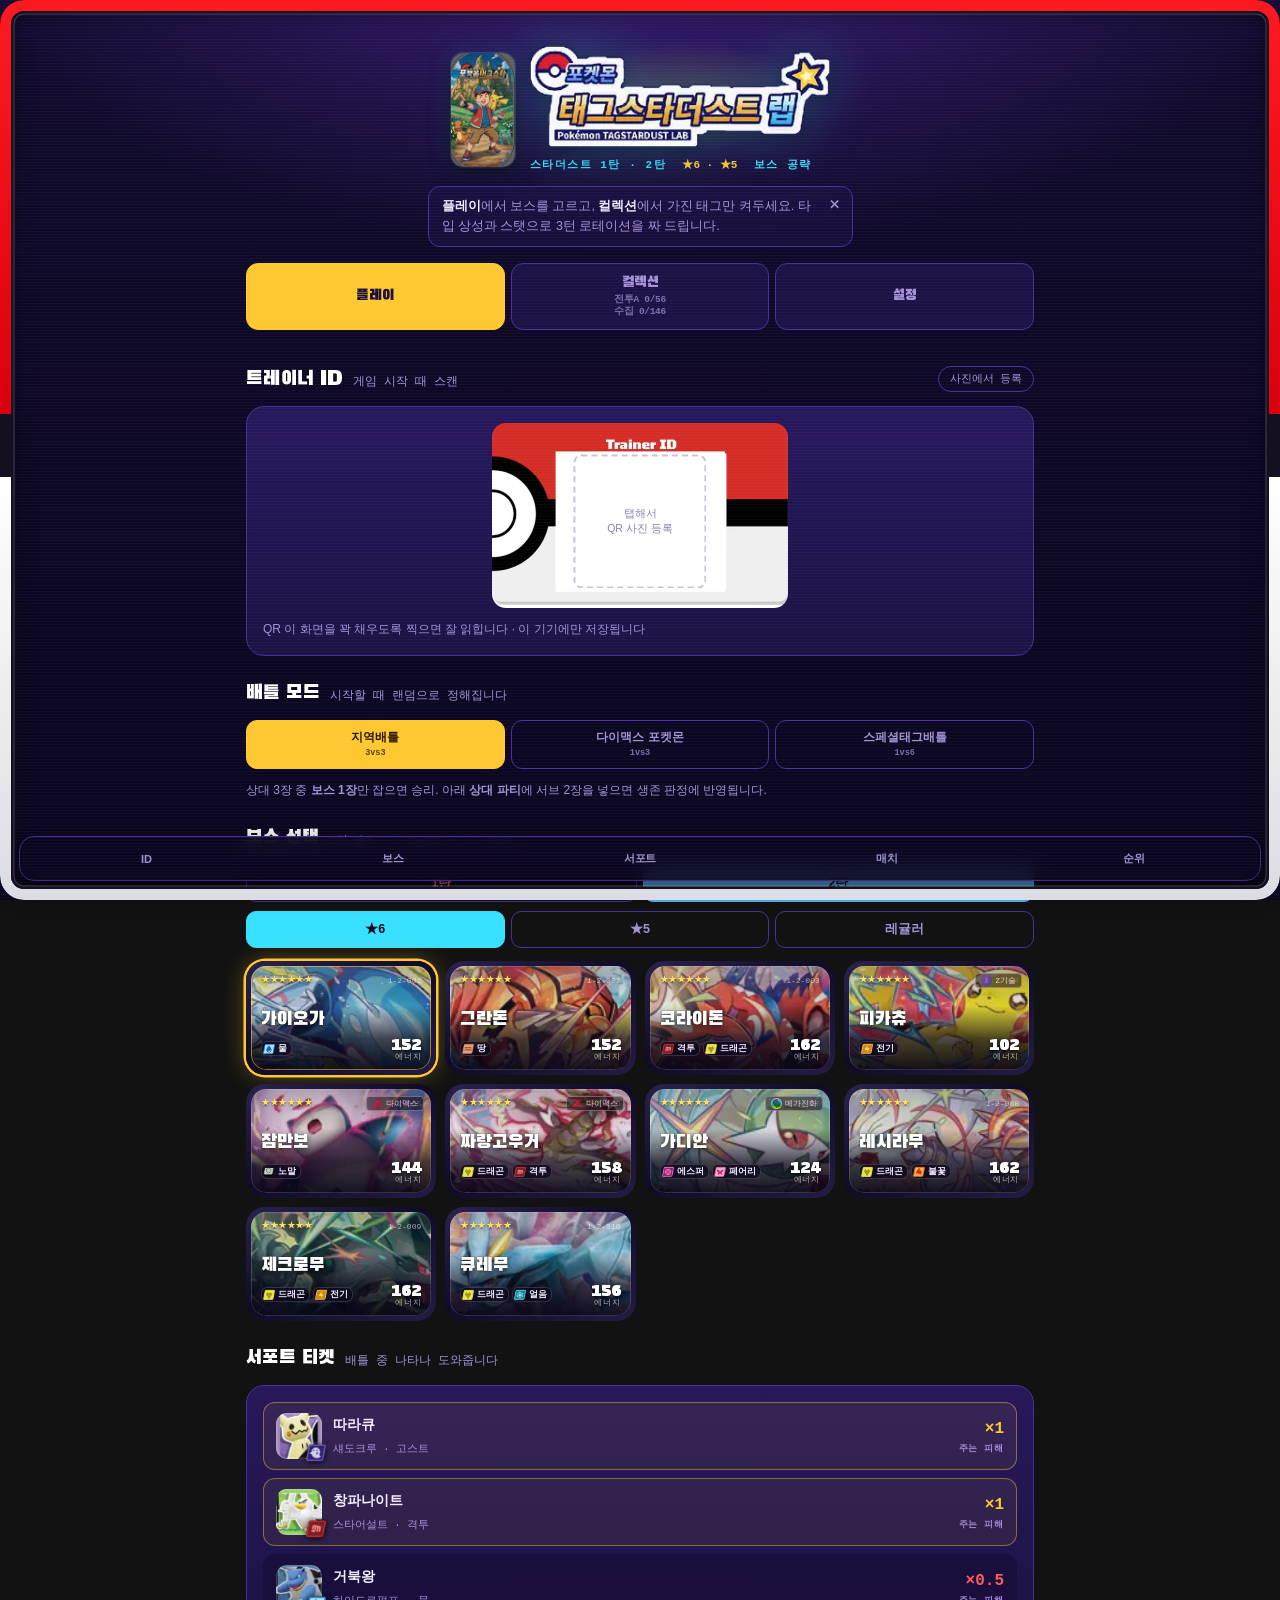
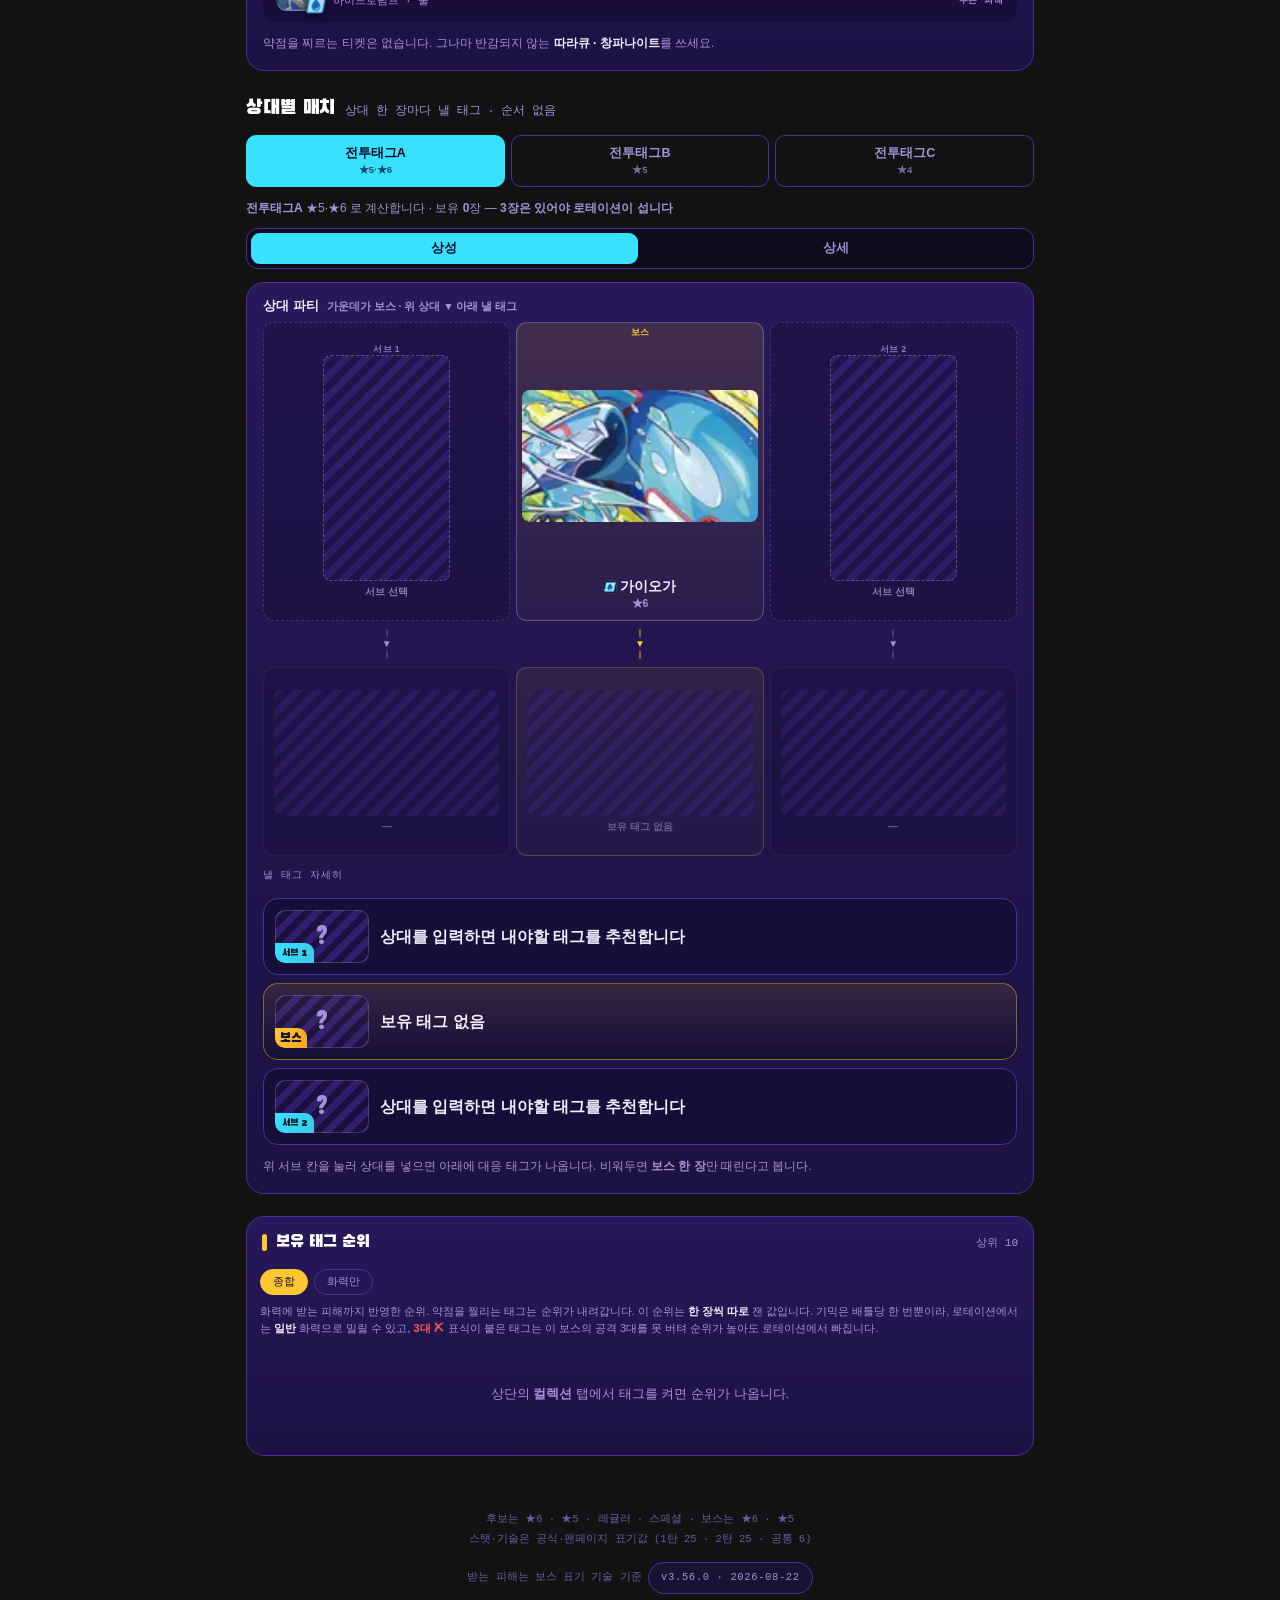
==== commit f3e2fa75: "fix: 판 종류를 바꿔도 넣어 둔 값이 살아 있게 한다 — LR 드래프트 제거 L 자리에 선물·상대를 넣고 게임 중, R 에서 스페셜이 떠 L 이 수락해 판 종류만 지역배틀 → " ====
--- a/docs/index.html
+++ b/docs/index.html
@@ -8,7 +8,7 @@
 <meta name="description" content="포켓몬 태그스타 스타더스트 1탄·2탄 ★6·★5 보스 공략. 보유 태그로 3턴 로테이션과 서포트 티켓을 추천합니다.">
 <meta name="theme-color" content="#120B2E">
 <meta name="color-scheme" content="dark">
-<meta name="version" content="3.55.0">
+<meta name="version" content="3.56.0">
 <meta http-equiv="Cache-Control" content="no-cache, must-revalidate">
 <meta http-equiv="Pragma" content="no-cache">
 <meta name="apple-mobile-web-app-capable" content="yes">
@@ -1037,7 +1037,6 @@
           <button data-p="R" aria-pressed="false">R</button>
         </div>
         <button class="hslot" data-k="g"><span class="hs-l" data-gl>선물</span><span class="hs-v" id="hs2-g">—</span></button>
-        <button class="hslot hs-g2" data-k="g2" hidden><span class="hs-l">선물 R</span><span class="hs-v" id="hs2-g2">—</span></button>
       </div>
     </div>
   </section>
@@ -1338,7 +1337,6 @@
         <!-- 스페셜태그배틀은 한 판이지만 **양쪽이 각각 선물을 받는다** (v3.44.0 · 잭 지적) —
              디스펜서가 두 장을 뱉는 유일한 경우라 배급 복원에는 둘 다 필요하다.
              스페셜일 때만 뜬다. 못 본 쪽은 비워 두면 «?» 로 나간다. -->
-        <button class="hslot hs-g2" data-k="g2" hidden><span class="hs-l">선물 R</span><span class="hs-v" id="hs-g2">—</span></button>
       </div>
       <div class="setsw" role="group" aria-label="기록 출처" id="hSrc">
         <button data-src="play" aria-pressed="false">플레이</button>
@@ -1949,7 +1947,7 @@
 /* 아트 키는 «탄-성급-이름» 이다 (v1.76.0). 같은 포켓몬이라도 **성급마다 그림이 다르다** —
    키에 성급이 없던 시절엔 1탄 고릴타 ★5·★4 가 같은 그림을 썼다. 성급을 빼지 말 것. */
 /* 고정 자산 — 폰트·로고·트레이너 카드. v3.52.0 에 HTML 밖으로 뺐다 (base64 53.8KB).
-   `src/index.html` 이 `asset/<이름>?v=3.55.0` 로 **정적으로** 참조하고, 이 목록은
+   `src/index.html` 이 `asset/<이름>?v=3.56.0` 로 **정적으로** 참조하고, 이 목록은
    서비스워커에 «미리 담아 둘 것» 을 알리는 데만 쓴다 (`src/boot.js` 의 warm).
    ⚠ 아트와 같은 위험이 있다 — 목록과 파일이 어긋나도 화면이 안 죽는다.
      `dev/sync.js` 가 1:1 로 대조하고, 마크업이 실제로 참조하는지까지 본다. */
@@ -1964,7 +1962,7 @@
 const tagArt=b=>TAGSET.has(b.s+'-'+b.r+'-'+b.n)?b.s+'-'+b.r+'-'+b.n:null;
 
 const RANK_N=10;          // 순위에 보여줄 개수
-const VERSION='3.55.0';
+const VERSION='3.56.0';
 const BUILT='2026-08-22';
 
 /* ══ 자산을 CSS 로 한 번만 심는다 (DOM 에 base64 중복 방지) ══ */
@@ -4153,27 +4151,47 @@
 /* v3.32.0 (잭 지정) — L 과 R 은 **동시에** 진행되는 일이 많다.
    그래서 위치마다 «작성 중» 드래프트를 따로 쥐고, L/R 버튼은 값이 아니라
    **드래프트 전환기**다. 드래프트는 localStorage 에도 적어 두어(HDKEY)
-   현장에서 앱이 새로고침돼도 살아남는다. LR 드래프트는 스페셜 전용이다. */
-/* ══ 드래프트 (판 3개) ──── */
+   현장에서 앱이 새로고침돼도 살아남는다.
+
+   ⚠⚠ **LR 드래프트를 되살리지 말 것** (v3.56.0 에 없앴다 · 잭 지정 «LR 은 없애고 각각 기록»).
+   v3.47~3.55 에는 스페셜 전용 드래프트 `LR` 이 따로 있었고, 판 종류를 스페셜로 바꾸면
+   `hActiveP` 가 그쪽으로 **갈아치워졌다.** 그래서 실전에서 이렇게 깨졌다 —
+   L 자리에 선물·상대를 넣어 두고 스페셜을 수락해 판 종류만 바꿨더니
+   **넣어 둔 선물이 사라지고 지난번 LR 값이 떠 있었다.**
+   지금은 자리마다(L·R) 판을 온전히 갖고, **판 종류는 그 판의 한 칸일 뿐**이다. */
+/* ══ 드래프트 (자리마다 하나 — L · R) ──── */
 const HDKEY=HKEY+':draft';
 /* src: 'play' = 내가 한 판(플레이 화면에서 가져옴) · 'watch' = 남의 판을 옆에서 본 것(관전).
    기본은 관전이다 — 기록 탭에서 손으로 넣는 판은 대개 남의 판이기 때문이다 (v3.34.0 · 잭 지정). */
-const hFresh=(p)=>({m:p==='LR'?'스페셜':'지역', p:(p==='LR'?'L':p),
-  src:'watch',g:null,g2:null,s1:null,b:null,s2:null,got:false});
-let hDrafts={L:hFresh('L'),R:hFresh('R'),LR:hFresh('LR')};
-let hActiveP='L', hBackP='L';
+const hFresh=(p)=>({m:'지역', p, src:'watch',g:null,s1:null,b:null,s2:null,got:false});
+let hDrafts={L:hFresh('L'),R:hFresh('R')};
+let hActiveP='L';
+let hLostLR=false;   // 옛 LR 드래프트를 옮길 자리가 없어 버렸는가 (아래 이관 참고)
 let hEditIdx=null, hEditBuf=null;            // 목록에서 불러와 고치는 중이면 인덱스·버퍼
 let hCur=hDrafts.L;                           // 항상 «지금 화면이 편집 중인 판» 을 가리킨다
 try{
   const d=localStorage.getItem(HDKEY);
   if(d){ const o=JSON.parse(d)||{};
-    if(o.drafts) hDrafts=Object.assign({L:hFresh('L'),R:hFresh('R'),LR:hFresh('LR')},o.drafts);
+    if(o.drafts) hDrafts=Object.assign({L:hFresh('L'),R:hFresh('R')},o.drafts);
+    /* v3.55.0 까지 쓰던 LR 드래프트를 이관한다 — 현장 데이터라 말없이 버리지 않는다.
+       제 자리(p)가 비었으면 그리로, 아니면 반대편이 비었으면 그리로. 둘 다 차 있으면
+       옮길 데가 없어 버리고 `hLostLR` 로 화면에 알린다. */
+    if(o.drafts && o.drafts.LR){
+      const lr=o.drafts.LR, has=d=>!!(d&&(d.g||d.g2||d.s1||d.b||d.s2||d.got));
+      if(has(lr)){
+        const want=(lr.p==='R')?'R':'L', other=(want==='L')?'R':'L';
+        const to = !has(hDrafts[want]) ? want : (!has(hDrafts[other]) ? other : null);
+        if(to){ hDrafts[to]=Object.assign({},lr,{p:to}); delete hDrafts[to].g2; }
+        else hLostLR=true;
+      }
+      delete hDrafts.LR;
+    }
     if(o.active && hDrafts[o.active]) hActiveP=o.active;
     hCur=hDrafts[hActiveP];
   }
 }catch(e){}
 function hDraftStore(){ try{ localStorage.setItem(HDKEY, JSON.stringify({drafts:hDrafts,active:hActiveP})); }catch(e){} }
-const hHasContent=d=> !!(d && (d.g||d.g2||d.s1||d.b||d.s2||d.got));
+const hHasContent=d=> !!(d && (d.g||d.s1||d.b||d.s2||d.got));
 let hSlot=null, hWipeT=null;
 
 /* 내보낼 때 이름의 **공백을 없앤다** (v3.46.0 · 잭 지정) — «가라르 직구리3» → «가라르직구리3».
@@ -4217,13 +4235,11 @@
     const k=el.dataset.k;
     el.classList.toggle('hs-off', !local && k!=='b' && k!=='g');
   });
-  /* 스페셜은 **양쪽이 각각 판을 한다** — 저장할 때 L·R 두 줄로 나뉜다 (v3.47.0 · 잭 지정).
-     그래서 새 판을 넣을 때만 선물 두 칸을 받고, 이미 저장된 한쪽 판을 고칠 때는 한 칸이다. */
-  const sp=hCur.m==='스페셜' && hEditIdx==null;
-  document.querySelectorAll('.hs-g2').forEach(el=>el.hidden=!sp);
-  document.querySelectorAll('[data-gl]').forEach(el=>el.textContent=sp?'선물 L':'선물');
+  /* ⚠ **선물 칸은 하나다.** v3.55.0 까지는 스페셜일 때 «선물 L / 선물 R» 두 칸을 받아
+     한 드래프트에서 두 줄을 만들었는데 그 모델을 없앴다 (v3.56.0) — 자리마다 판이
+     따로이므로 각 자리가 자기 선물을 갖는다. 판 종류로 선물 칸을 다시 나누지 말 것. */
   [['g','hs-g'],['s1','hs-s1'],['b','hs-b'],['s2','hs-s2'],
-   ['g','hs2-g'],['g2','hs-g2'],['g2','hs2-g2']].forEach(([k,id])=>{
+   ['g','hs2-g']].forEach(([k,id])=>{
     const el=document.getElementById(id); if(!el) return;
     const t=hCur[k];
     el.innerHTML = t ? hEsc(t.n)+(t.r?'<b>★'+hEsc(t.r)+'</b>':'') : '—';
@@ -4269,7 +4285,7 @@
   /* 보스도 못 볼 수 있다 (v3.32.1 · 잭 지정) — 연속된 판을 사실대로 남기는 것이
      목적이므로 **비움도 저장한다** (내보내기에서 «?»). 다만 «모든 칸이 빈 판» 은
      실수 저장을 막기 위해 두 번 탭으로 받는다 (alert 금지 규칙 — 인라인 확인). */
-  const empty = !hCur.b && !hCur.g && !hCur.g2 && !hCur.s1 && !hCur.s2 && !hCur.got;
+  const empty = !hCur.b && !hCur.g && !hCur.s1 && !hCur.s2 && !hCur.got;
   if(empty && hEditIdx==null){
     if(Date.now()-hEmptyArm>4000){
       hEmptyArm=Date.now();
@@ -4281,25 +4297,13 @@
   const e={m:hCur.m,p:hCur.p,src:hCur.src||'watch',got:hCur.got,ts:hCur.ts||Date.now(),
            gver:hCur.gver||gverStr(),          // 판마다 기계 버전을 남긴다 (v3.37.0)
            tid:hCur.tid||tidCur,               // 어느 트레이너 ID 로 했는지 (v3.41.0)
-           g:hCur.g,g2:hCur.g2,s1:hCur.s1,b:hCur.b,s2:hCur.s2};
-  if(e.m!=='지역'){ e.s1=e.s2=null; }   // 선물(g·g2)은 남긴다 — 판 종류와 무관하게 받는다
-  if(e.m!=='스페셜') e.g2=null;          // 선물 R 은 스페셜에만 있다
-  /* 스페셜은 한 배틀이지만 **양쪽이 각각 판을 하고 각각 선물을 받는다** —
-     기계 재고도 두 장이 빠진다. 그래서 L·R **두 줄**로 남긴다 (v3.47.0 · 잭 지정).
-     겟은 «내가 앉은 자리» 쪽에만 적는다 — 반대편 결과는 대개 모른다. */
-  if(e.m==='스페셜' && hEditIdx==null){
-    const mine=(hCur.p==='R')?'R':'L', other=(mine==='L')?'R':'L';
-    const mk=(side,gift,got)=>Object.assign({},e,{p:side,g:gift,g2:null,got});
-    const rows=[ mk(mine, mine==='L'?hCur.g:hCur.g2, hCur.got),
-                 mk(other, other==='L'?hCur.g:hCur.g2, false) ];
-    rows.sort((a,b)=>a.p==='L'?-1:1);          // 줄 순서는 늘 L 먼저
-    hist.push(...rows); hStore(); renderHList(); track('rec_save');
-    note.textContent='스페셜 2줄 저장됨 (L·R)';
-    hDrafts[hActiveP]=hFresh(hActiveP);
-    if(hActiveP==='LR'){ hActiveP=hBackP||'L'; }
-    hCur=hDrafts[hActiveP]; hDraftStore(); renderHCur();
-    return;
-  }
+           g:hCur.g,s1:hCur.s1,b:hCur.b,s2:hCur.s2};
+  if(e.m!=='지역'){ e.s1=e.s2=null; }   // 선물은 남긴다 — 판 종류와 무관하게 받는다
+  /* ⚠⚠ **스페셜에서 두 줄을 만들지 말 것** (v3.47.0 의 규칙을 v3.56.0 에 철회 · 잭 지정).
+     그때는 스페셜 전용 LR 드래프트가 있어 한 번 저장으로 L·R 두 줄을 냈다. 그런데
+     그 모델이 «판 종류를 바꾸면 드래프트가 갈아치워지는» 버그의 뿌리였다.
+     지금은 **자리마다 저장한다** — 양쪽을 다 봤으면 L 에서 한 번, R 에서 한 번.
+     한쪽만 봤으면 한 줄만 남는 것이 맞다 (못 본 판을 지어내지 않는다). */
   if(hEditIdx!=null){
     /* 목록에서 불러온 판을 고쳐 저장 — 제자리에 반영하고 편집 모드를 닫는다 */
     hist[hEditIdx]=e; hStore(); renderHList();
@@ -4312,8 +4316,7 @@
   /* 저장한 드래프트만 비운다. 자동 L↔R 교대는 뺐다 (v3.32.0 · 잭 지정 — 동시 진행) —
      대신 반대편에 쓰다 만 판이 있으면 그쪽으로 넘어간다. LR 드래프트는 원래 자리로. */
   hDrafts[hActiveP]=hFresh(hActiveP);
-  if(hActiveP==='LR'){ hActiveP=hBackP||'L'; }
-  else { const o=hActiveP==='L'?'R':'L'; if(hHasContent(hDrafts[o])) hActiveP=o; }
+  { const o=hActiveP==='L'?'R':'L'; if(hHasContent(hDrafts[o])) hActiveP=o; }
   hCur=hDrafts[hActiveP];
   hDraftStore(); renderHCur();
 });
@@ -4345,16 +4348,13 @@
     if(hCur.p==='LR') hCur.p='L';      // v3.47.0 — 판은 늘 한쪽 자리다 (LR 값은 없앴다)
     renderHCur(); return;
   }
-  if(m==='스페셜'){
-    /* 스페셜 입력은 전용 드래프트(LR 칸)를 쓰되, 그 안의 `p` 는 **내가 앉은 자리**다.
-       직전에 쓰던 자리를 그대로 이어받는다. */
-    if(hActiveP!=='LR'){ hBackP=hActiveP; hActiveP='LR'; hCur=hDrafts.LR; hCur.p=hBackP; }
-    hCur.m='스페셜';
-    if(hCur.p!=='L'&&hCur.p!=='R') hCur.p='L';
-  } else {
-    if(hActiveP==='LR'){ hActiveP=hBackP||'L'; hCur=hDrafts[hActiveP]; }
-    hCur.m=m;
-  }
+  /* ⚠⚠ **판 종류는 그 판의 한 칸일 뿐이다. 드래프트를 갈아치우지 말 것.**
+     실전 예 — L 에 선물·상대를 넣어 두고 게임 중, R 에서 스페셜이 떴다. L 이 수락하면
+     L 의 판 종류만 지역배틀 → 스페셜태그배틀로 바뀐다. **넣어 둔 값은 그대로여야 한다.**
+     v3.55.0 까지는 여기서 hActiveP 를 'LR' 로 옮겨 **선물이 사라지고 지난번 값이 떴다**
+     (v3.56.0 에서 고침 · 잭 지적). */
+  hCur.m=m;
+  if(hCur.p!=='L'&&hCur.p!=='R') hCur.p='L';
   hDraftStore(); renderHCur();
 }));
 document.querySelectorAll('.hposg button').forEach(b=>b.addEventListener('click',()=>{
@@ -4379,11 +4379,7 @@
   const boss=BOSSES.find(x=>x.id===bossId);
   if(!boss){ if(note) note.textContent='플레이 탭에서 보스를 먼저 고르세요.'; return false; }
   /* 플레이 화면의 mode 값('지역'·'다맥'·'스페셜')은 기록의 판 종류와 같은 낱말이다.
-     스페셜이면 기록도 LR 드래프트로 옮긴다 — «스페셜 = LR» 규칙을 깨지 않기 위해. */
-  if(hEditIdx==null){
-    if(mode==='스페셜' && hActiveP!=='LR'){ hBackP=hActiveP; hActiveP='LR'; hCur=hDrafts.LR; hCur.p=hBackP; }
-    else if(mode!=='스페셜' && hActiveP==='LR'){ hActiveP=hBackP||'L'; hCur=hDrafts[hActiveP]; }
-  }
+     ⚠ 판 종류만 옮긴다 — 드래프트는 지금 자리를 그대로 쓴다 (v3.56.0 에 «LR» 을 없앴다). */
   hCur.m=mode;
   hCur.src='play';
   hCur.b={n:boss.n, r:String(boss.r)};
@@ -4440,11 +4436,11 @@
    전부 foeModal 의 규칙 그대로다. 다른 점 하나: 도감에 없는 이름을 받는
    «그대로 쓰기» 점선 버튼이 검색 시 맨 앞에 뜬다. */
 let hRank='5', hSet='1';
-const hSlotName={g:'선물',g2:'선물 R',s1:'서브1',b:'보스',s2:'서브2'};
+const hSlotName={g:'선물',s1:'서브1',b:'보스',s2:'서브2'};
 /* 이어 고르기 묶음 (v3.36.0 · 잭 지정) — **선물은 이어 고르기에서 뺀다.**
    선물은 판 시작에 받고 상대 3장은 그 뒤에 뜨므로 사이에 텀이 있다.
    선물을 고르면 거기서 닫히고, 상대는 서브1 → 보스 → 서브2 로 이어 받는다. */
-const hOrder=()=> (hSlot==='g'||hSlot==='g2') ? [hSlot] : (hCur.m==='지역' ? ['s1','b','s2'] : ['b']);
+const hOrder=()=> hSlot==='g' ? ['g'] : (hCur.m==='지역' ? ['s1','b','s2'] : ['b']);
 function hSetTitle(){
   const o=hOrder(), i=o.indexOf(hSlot);
   const step = o.length>1 ? ` <span class="pickstep">${i+1} / ${o.length}</span>` : '';
@@ -4502,7 +4498,7 @@
   hint.hidden=false;
   hint.textContent = searching
     ? `«${q}» 검색 — 성급 상관없이 ${list.length}장`
-    : (hSlot==='g'||hSlot==='g2' ? '선물 한 장만 넣습니다 — 상대는 배틀이 뜨면 서브1 부터 이어 받습니다'
+    : (hSlot==='g' ? '선물 한 장만 넣습니다 — 상대는 배틀이 뜨면 서브1 부터 이어 받습니다'
       : hOrder().length>1 ? '고르면 남은 칸으로 넘어갑니다 · 한 장만 넣으려면 바깥을 눌러 닫으세요'
                           : '이 판 종류는 선물과 보스만 기록합니다');
   g.innerHTML='';
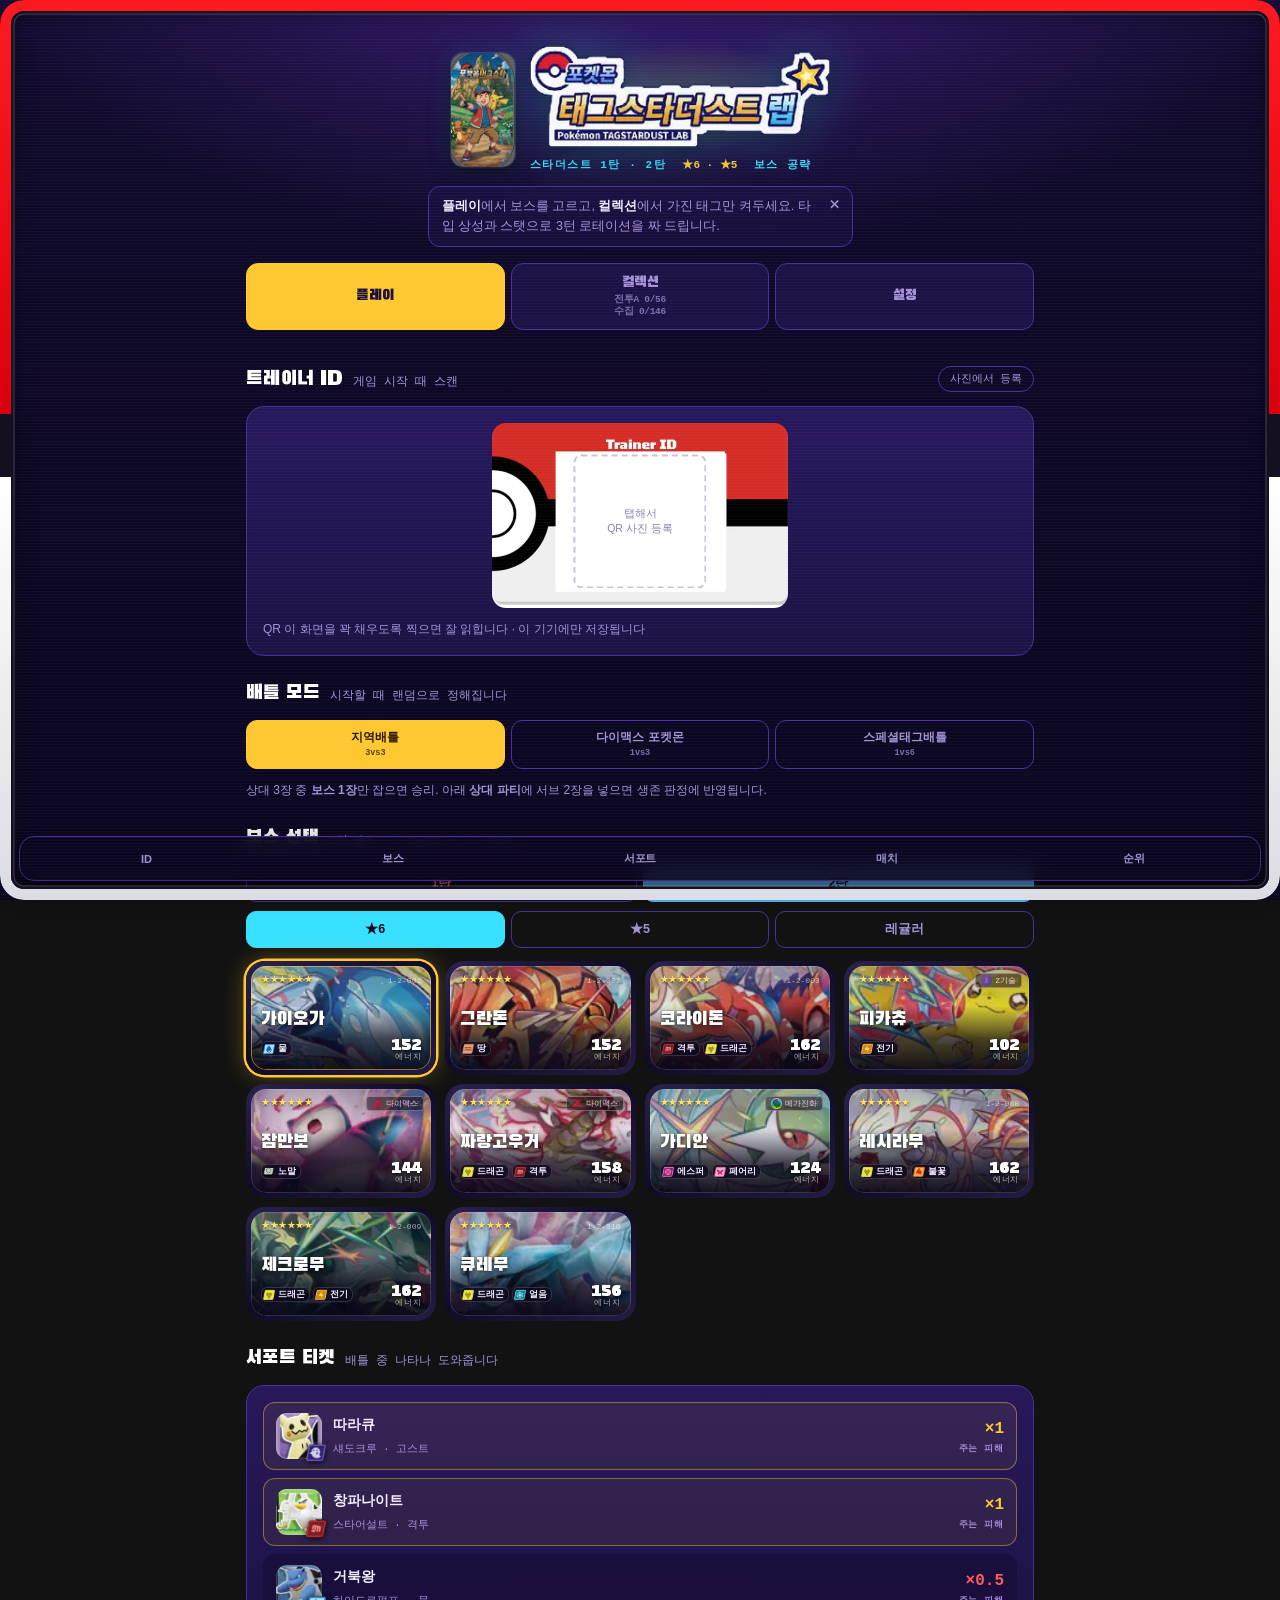
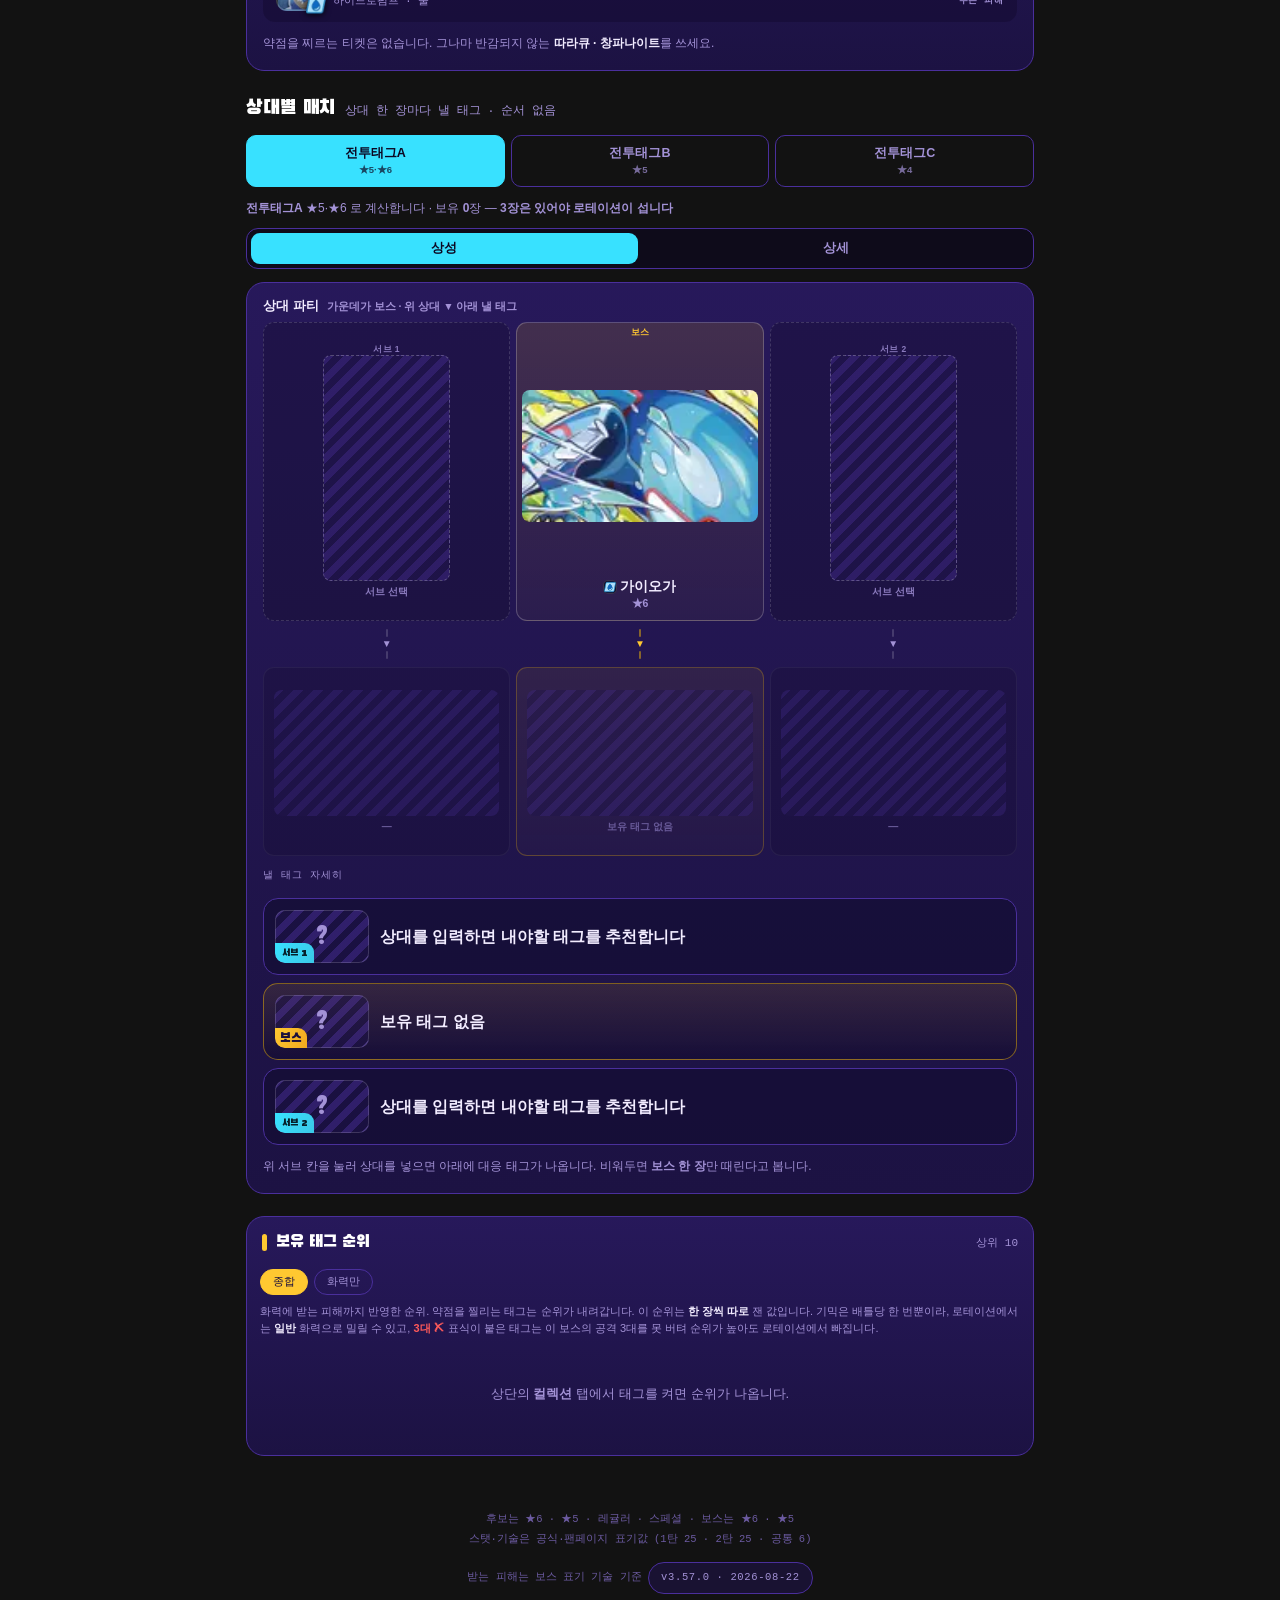
==== commit 83689e0a: "feat: 다이맥스포켓몬 판의 보스 후보를 다이맥스 태그 12장으로 좁힌다 그 판의 보스는 다이맥스 기술이 있는 태그뿐이다 (잭 지정). t.g==='다이맥스' 로 거르므로 3탄이" ====
--- a/docs/index.html
+++ b/docs/index.html
@@ -8,7 +8,7 @@
 <meta name="description" content="포켓몬 태그스타 스타더스트 1탄·2탄 ★6·★5 보스 공략. 보유 태그로 3턴 로테이션과 서포트 티켓을 추천합니다.">
 <meta name="theme-color" content="#120B2E">
 <meta name="color-scheme" content="dark">
-<meta name="version" content="3.56.0">
+<meta name="version" content="3.57.0">
 <meta http-equiv="Cache-Control" content="no-cache, must-revalidate">
 <meta http-equiv="Pragma" content="no-cache">
 <meta name="apple-mobile-web-app-capable" content="yes">
@@ -1947,7 +1947,7 @@
 /* 아트 키는 «탄-성급-이름» 이다 (v1.76.0). 같은 포켓몬이라도 **성급마다 그림이 다르다** —
    키에 성급이 없던 시절엔 1탄 고릴타 ★5·★4 가 같은 그림을 썼다. 성급을 빼지 말 것. */
 /* 고정 자산 — 폰트·로고·트레이너 카드. v3.52.0 에 HTML 밖으로 뺐다 (base64 53.8KB).
-   `src/index.html` 이 `asset/<이름>?v=3.56.0` 로 **정적으로** 참조하고, 이 목록은
+   `src/index.html` 이 `asset/<이름>?v=3.57.0` 로 **정적으로** 참조하고, 이 목록은
    서비스워커에 «미리 담아 둘 것» 을 알리는 데만 쓴다 (`src/boot.js` 의 warm).
    ⚠ 아트와 같은 위험이 있다 — 목록과 파일이 어긋나도 화면이 안 죽는다.
      `dev/sync.js` 가 1:1 로 대조하고, 마크업이 실제로 참조하는지까지 본다. */
@@ -1962,7 +1962,7 @@
 const tagArt=b=>TAGSET.has(b.s+'-'+b.r+'-'+b.n)?b.s+'-'+b.r+'-'+b.n:null;
 
 const RANK_N=10;          // 순위에 보여줄 개수
-const VERSION='3.56.0';
+const VERSION='3.57.0';
 const BUILT='2026-08-22';
 
 /* ══ 자산을 CSS 로 한 번만 심는다 (DOM 에 base64 중복 방지) ══ */
@@ -4136,13 +4136,15 @@
    도감에 없는 이름(홍나숭이 그랬다)도 현장에선 나오므로 픽커가 자유 입력을 함께 받는다. */
 function hCat(){
   const out=[], seen=new Set();
-  const add=(n,r,s)=>{
+  const add=(n,r,s,g)=>{
     if(s!=='공통' && typeof foeSets!=='undefined' && foeSets[s]===false) return;
     const k=n+'|'+r+'|'+s;
     if(seen.has(k)) return;
-    seen.add(k); out.push({n:String(n), r:String(r), s:String(s)});
+    /* 기믹(g)도 담는다 — 다이맥스포켓몬 판의 보스를 거르는 데 쓴다 (v3.57.0).
+       ★4 이하는 기믹 데이터가 없어 null 이다. */
+    seen.add(k); out.push({n:String(n), r:String(r), s:String(s), g:g||null});
   };
-  POOL.forEach(p=>add(p.n,p.r,p.s)); SUBS.forEach(x=>add(x.n,x.r,x.s));
+  POOL.forEach(p=>add(p.n,p.r,p.s,p.g)); SUBS.forEach(x=>add(x.n,x.r,x.s,x.g));
   return out;
 }
 const HRORD='65432R';
@@ -4474,30 +4476,44 @@
   const q=hQ.value.trim(), g=document.getElementById('hGrid');
   document.querySelectorAll('#hRank button').forEach(b=>b.setAttribute('aria-pressed',b.dataset.r===hRank));
   const searching=!!q;
+  /* ⚠ **다이맥스포켓몬 판의 보스는 다이맥스 기술이 있는 태그뿐이다** (12장 · v3.57.0 잭 지정).
+     후보가 11장이라 성급·탄으로 또 가르면 빈 목록이 자주 나와 «눌러도 안 바뀐다» 로 보인다 —
+     그래서 한 목록으로 보여 주고 두 스위치를 감춘다 (foeModal 과 같은 규칙).
+     ⚠ **선물 칸은 거르지 않는다** — 선물은 판 종류를 가리지 않고 받는다.
+     ⚠ 막지는 않는다 — 목록에 없는 이름을 검색하면 «그대로 ★N / 성급 모름» 버튼이 뜬다.
+       현장에서 우리 데이터에 없는 것이 나올 수 있다 (홍나숭 사례). */
+  const dmaxBoss = hSlot==='b' && hCur.m==='다맥';
   /* 검색 중에는 거르개를 감춘다 — 안 감추면 «눌러도 목록이 안 바뀐다» 로 보인다 (foeModal 규칙) */
-  document.getElementById('hRank').hidden=searching;
+  document.getElementById('hRank').hidden = searching || dmaxBoss;
   /* 탄 스위치도 foeModal 규칙 그대로: 검색 중·레귤러(공통이라 탄 없음)·켜진 탄이
      하나뿐이면 통째로 감춘다. 설정에서 끈 탄의 버튼은 감춘다. */
   const onSets=(typeof foeSets==='undefined')?['1','2']:['1','2'].filter(k=>foeSets[k]!==false);
   if(!onSets.includes(hSet)) hSet=onSets[0]||'1';
   const hs=document.getElementById('hSet');
-  hs.hidden = searching || hRank==='R' || onSets.length<2;
+  hs.hidden = searching || dmaxBoss || hRank==='R' || onSets.length<2;
   document.querySelectorAll('#hSet button').forEach(b=>{
     b.hidden = !onSets.includes(b.dataset.s);
     b.setAttribute('aria-pressed', b.dataset.s===hSet);
   });
   const cat=hCat(), list=[];
+  /* ⚠ 검색에도 **똑같이** 건다 — 안 걸면 검색으로 우회해 넣을 수 있어 거른 의미가 없다
+     (설정의 상대 탄 스위치와 같은 규칙). */
+  const pool = dmaxBoss ? cat.filter(t=>t.g==='다이맥스') : cat;
   if(searching){
-    for(const t of cat) if(foeMatch(t.n,q)) list.push(t);
+    for(const t of pool) if(foeMatch(t.n,q)) list.push(t);
+    list.sort((a,b)=>HRORD.indexOf(a.r)-HRORD.indexOf(b.r)||a.n.localeCompare(b.n,'ko'));
+  } else if(dmaxBoss){
+    list.push(...pool);
     list.sort((a,b)=>HRORD.indexOf(a.r)-HRORD.indexOf(b.r)||a.n.localeCompare(b.n,'ko'));
   } else {
-    for(const t of cat) if(t.r===hRank && (hRank==='R'||t.s===hSet)) list.push(t);
+    for(const t of pool) if(t.r===hRank && (hRank==='R'||t.s===hSet)) list.push(t);
     list.sort((a,b)=>a.n.localeCompare(b.n,'ko'));
   }
   const hint=document.getElementById('hPickHint');
   hint.hidden=false;
   hint.textContent = searching
-    ? `«${q}» 검색 — 성급 상관없이 ${list.length}장`
+    ? `«${q}» 검색 — ${dmaxBoss?'다이맥스 태그 중 ':'성급 상관없이 '}${list.length}장`
+    : dmaxBoss ? `다이맥스 기술이 있는 태그 ${list.length}장만 나옵니다`
     : (hSlot==='g' ? '선물 한 장만 넣습니다 — 상대는 배틀이 뜨면 서브1 부터 이어 받습니다'
       : hOrder().length>1 ? '고르면 남은 칸으로 넘어갑니다 · 한 장만 넣으려면 바깥을 눌러 닫으세요'
                           : '이 판 종류는 선물과 보스만 기록합니다');
@@ -4515,7 +4531,9 @@
   if(searching && !list.length && !q) g.innerHTML='';
   list.forEach(t=>{
     const b=document.createElement('button');
-    b.innerHTML = searching
+    /* 다이맥스 목록은 성급·탄이 섞여 있어 이름만으론 못 가른다 (1탄 마기라스 ★6 와
+       2탄 마기라스 ★5 가 함께 있다). 검색 결과와 같은 형식으로 함께 적는다. */
+    b.innerHTML = (searching||dmaxBoss)
       ? `${hEsc(t.n)}<small>${rlab(t.r)} · ${t.s==='공통'?'공통':t.s+'탄'}</small>`
       : hEsc(t.n);
     if(hCur[hSlot] && hCur[hSlot].n===t.n && hCur[hSlot].r===t.r){
@@ -4538,7 +4556,9 @@
   const local=hist.filter(e=>e.m==='지역');
   const six=hist.filter(e=>hIs6(e.b));
   const gotAll=hist.filter(e=>e.got);
-  /* 지금 건조 — 마지막 ★6 보스 이후 몇 판인가. 6판을 넘겼으면 곧 나온다
+  /* 지금 «마의 구간» — 마지막 ★6 보스 이후 몇 판인가. 6판을 넘겼으면 곧 나온다
+     ⚠ 화면 문구는 **«마의 구간»** 이다 (v3.56.0 · 잭 지정 — 종전 «건조»).
+       내부 이름 `dry` 는 그대로 둔다. 화면 낱말과 변수명이 다른 것을 헷갈리지 말 것.
      (간격이 무작위보다 규칙적 · 실측 평균 1.5판). */
   let dry=0;
   for(let i=n-1;i>=0;i--){ if(hIs6(hist[i].b)) break; dry++; }
@@ -4585,7 +4605,7 @@
     +(a.gvers.length>1?' — 버전이 바뀐 판이 섞여 있습니다':'')]);
   rows.push(['★6 보스', a.six+'회 ('+pct(a.six,a.n)+') · 겟 '+a.six6got+' · 전체 겟 '+a.got]);
   rows.push(['★6 미출현', a.dry+'판째'+(a.dry>=6?' — 곧 나올 구간입니다 (자리를 지키세요)'
-    : a.dry>=3?' — 건조 한복판일 수 있습니다':'')]);
+    : a.dry>=3?' — 마의 구간 한복판일 수 있습니다':'')]);
   if(a.slots) rows.push(['상대 풀 폭', a.kinds+'종 / 최근 '+a.slots+'슬롯'
     +(a.slots>=9&&a.kinds<=a.slots*0.45?' — 좁습니다. 재고 끝물 신호':'')]);
   if(a.subs) rows.push(['서브 성급', '★2 '+pct(a.r2,a.subs)+' · ★4~5 '+pct(a.strong,a.subs)
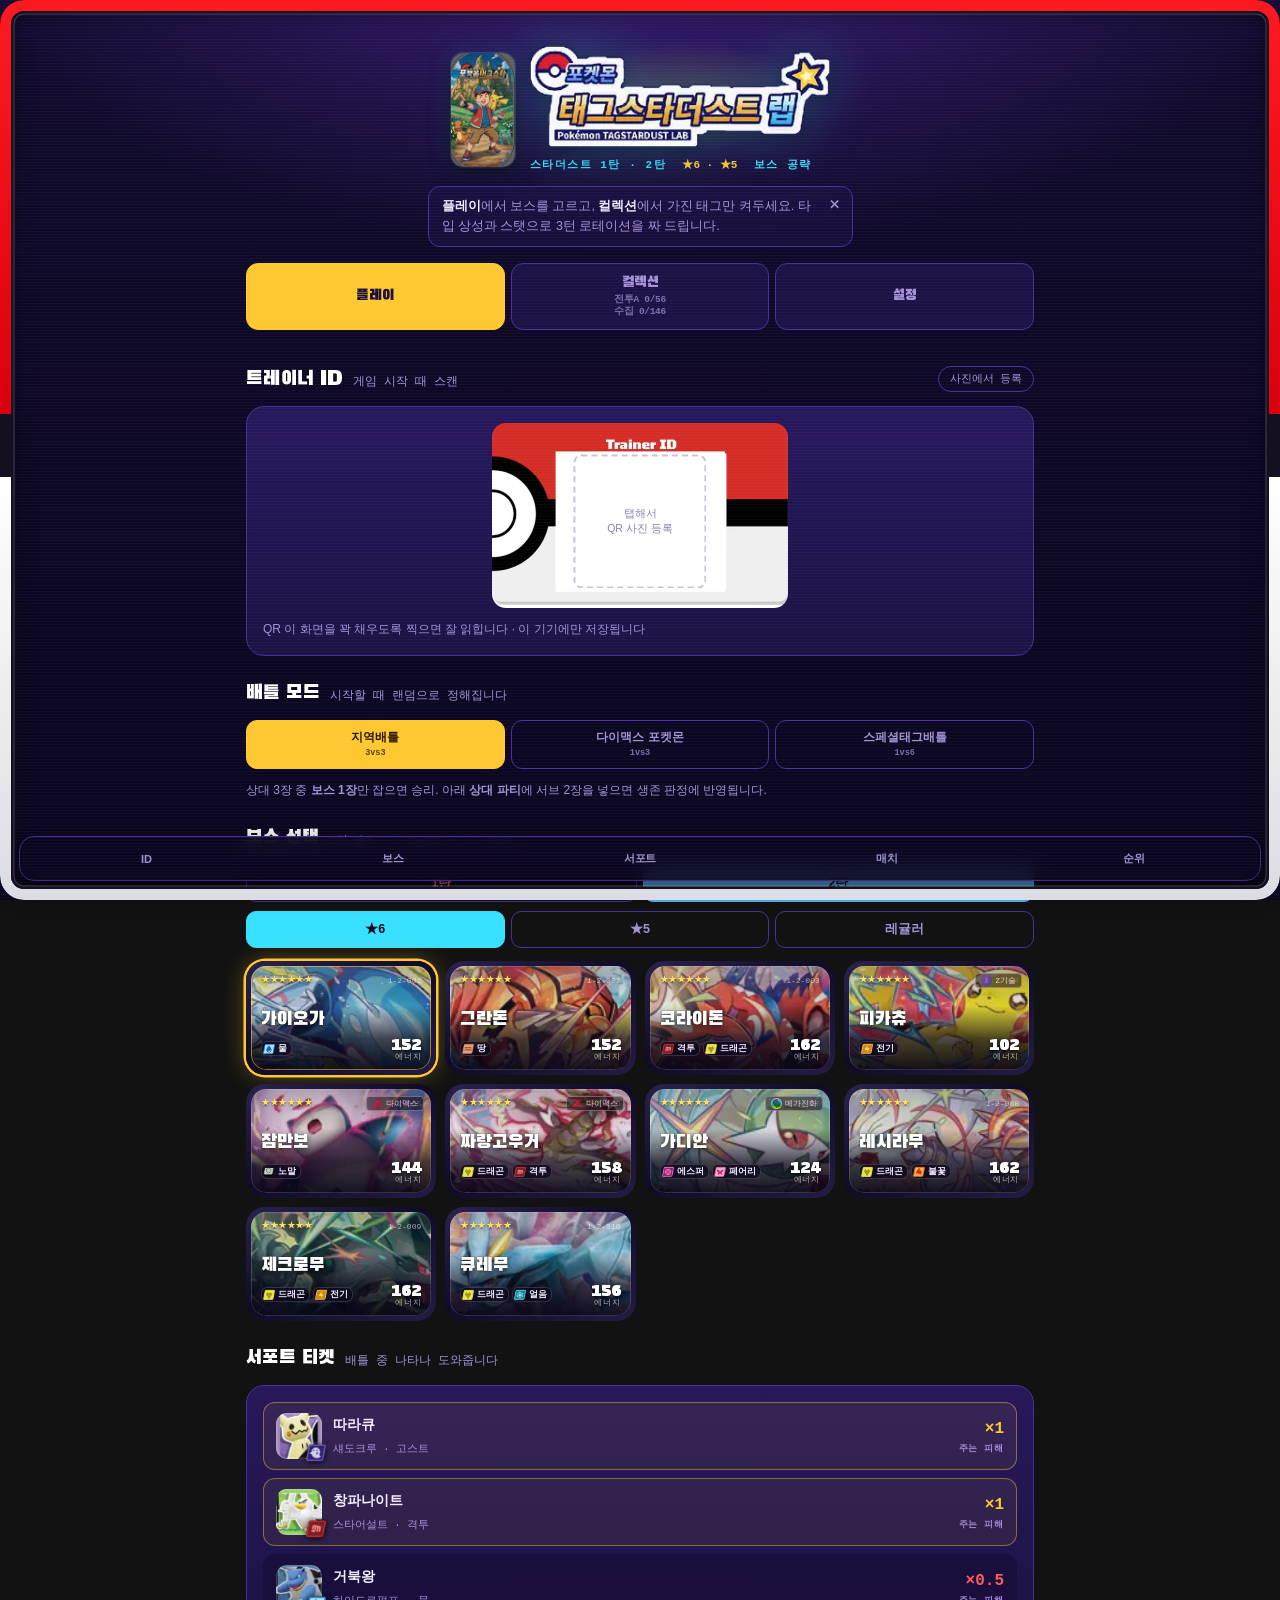
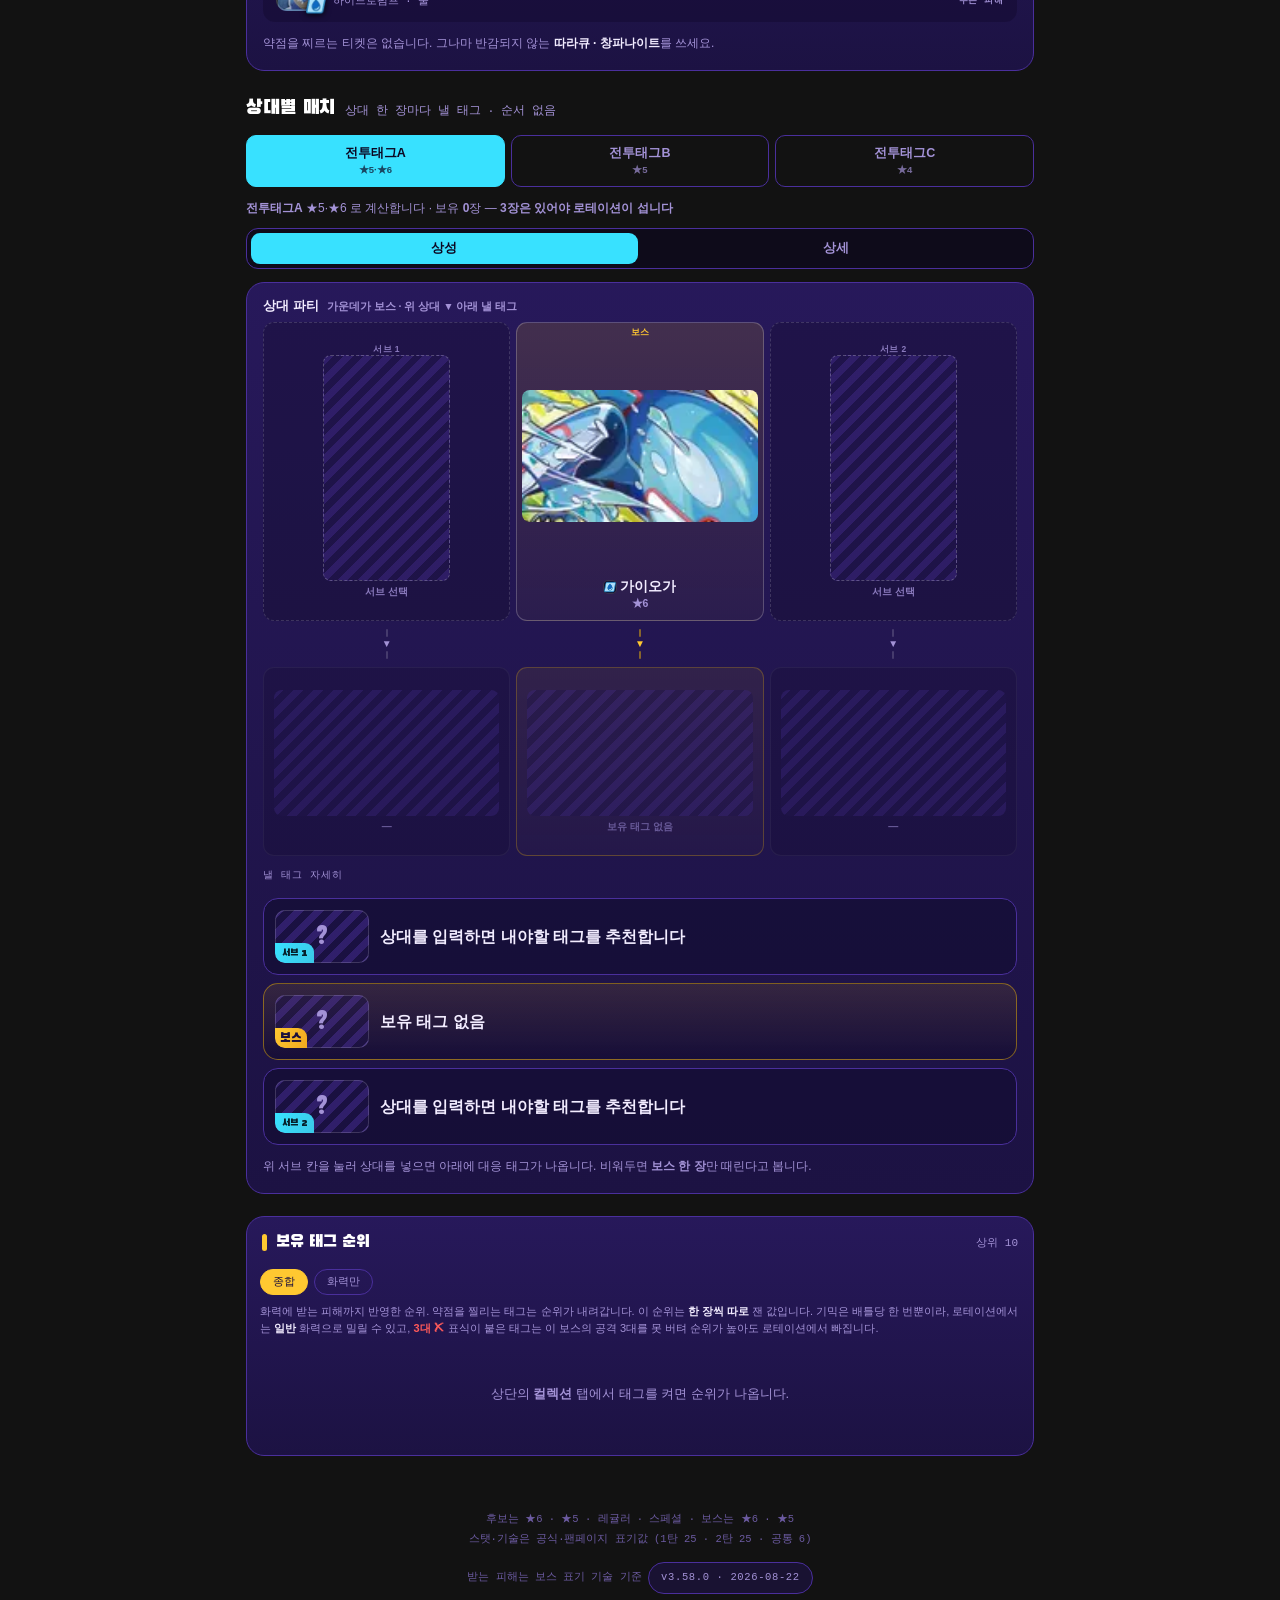
==== commit 90035dab: "chore: «본가» 를 «본편» 으로 통일한다 «본가» 가 일본을 뜻하는지 물어 오셨다 — 실제로는 «포켓몬 본편 게임» 을 가리키는데, notes/machine.md 안에서 «" ====
--- a/docs/index.html
+++ b/docs/index.html
@@ -8,7 +8,7 @@
 <meta name="description" content="포켓몬 태그스타 스타더스트 1탄·2탄 ★6·★5 보스 공략. 보유 태그로 3턴 로테이션과 서포트 티켓을 추천합니다.">
 <meta name="theme-color" content="#120B2E">
 <meta name="color-scheme" content="dark">
-<meta name="version" content="3.57.0">
+<meta name="version" content="3.58.0">
 <meta http-equiv="Cache-Control" content="no-cache, must-revalidate">
 <meta http-equiv="Pragma" content="no-cache">
 <meta name="apple-mobile-web-app-capable" content="yes">
@@ -1714,7 +1714,7 @@
    기술 위력은 팬페이지에 안 나와 `POWER` 미등록 상태다 (평가 시 기본 100 이 쓰인다).
    물리/특수 구분은 화면에 없다. 처음엔 «공격 vs 특공 중 높은 쪽» 으로 판정했으나,
    ★2 야돈(물대포 · 공37 > 특공24 인데 물대포는 특수기)이 **기술 분류는 스탯이 아니라
-   기술 자체로 정해진다**는 것을 보여줬다 → **본가 분류를 따른다**.
+   기술 자체로 정해진다**는 것을 보여줬다 → **본편 분류를 따른다**.
    그에 따라 인텔리레온 다이빙을 특수 → **물리**로 정정했다 (2026-08-12). */
 const LOW4=[
  ['고릴타',      '1-1-034',['풀'],              90,118, 95, 69, 48, 55, 66,[['씨기관총','풀','물리']]],
@@ -1775,7 +1775,7 @@
 /* 2탄 ★4 — 17장 전 종. 2026-08-13 카드 뒷면 화면에서 입력.
    **도감 번호가 전부 일치했다** — 26·27·28·34·37·40·41·42·43·44·46·49·51·56·62·64·69 로
    `DEXORD['2']` 의 추론 자리와 어긋남이 없다. 추론이던 26·37·43·69 네 자리가 실측으로 확정됐다.
-   기술 물리/특수는 1탄과 같은 규칙(본가 분류)을 따른다. 위력은 미상(기본 100). */
+   기술 물리/특수는 1탄과 같은 규칙(본편 분류)을 따른다. 위력은 미상(기본 100). */
 /* ══ 2탄 ★4 · ★3 · ★2 (상대 서브용) ──── */
 const LOW4_2=[
  ['마스카나',    '1-2-026',['풀','악'],        92,103, 86, 56, 64, 56, 96,[['깜짝베기','악','물리']]],
@@ -1947,7 +1947,7 @@
 /* 아트 키는 «탄-성급-이름» 이다 (v1.76.0). 같은 포켓몬이라도 **성급마다 그림이 다르다** —
    키에 성급이 없던 시절엔 1탄 고릴타 ★5·★4 가 같은 그림을 썼다. 성급을 빼지 말 것. */
 /* 고정 자산 — 폰트·로고·트레이너 카드. v3.52.0 에 HTML 밖으로 뺐다 (base64 53.8KB).
-   `src/index.html` 이 `asset/<이름>?v=3.57.0` 로 **정적으로** 참조하고, 이 목록은
+   `src/index.html` 이 `asset/<이름>?v=3.58.0` 로 **정적으로** 참조하고, 이 목록은
    서비스워커에 «미리 담아 둘 것» 을 알리는 데만 쓴다 (`src/boot.js` 의 warm).
    ⚠ 아트와 같은 위험이 있다 — 목록과 파일이 어긋나도 화면이 안 죽는다.
      `dev/sync.js` 가 1:1 로 대조하고, 마크업이 실제로 참조하는지까지 본다. */
@@ -1962,7 +1962,7 @@
 const tagArt=b=>TAGSET.has(b.s+'-'+b.r+'-'+b.n)?b.s+'-'+b.r+'-'+b.n:null;
 
 const RANK_N=10;          // 순위에 보여줄 개수
-const VERSION='3.57.0';
+const VERSION='3.58.0';
 const BUILT='2026-08-22';
 
 /* ══ 자산을 CSS 로 한 번만 심는다 (DOM 에 base64 중복 방지) ══ */
@@ -2296,7 +2296,7 @@
 }
 
 /* ══ 평가 ══ */
-// 기술 위력 (본가 기준 참고값)
+// 기술 위력 (본편 기준 참고값)
 const POWER={
  사이코브레이크:100,사이코키네시스:90,거수참:100,거수탄:100,스톤에지:100,코멧펀치:90,
  라이트닝드라이브:100,리프스톰:130,화염방사:90,하이드로펌프:110,악의파동:80,눈보라:110,
